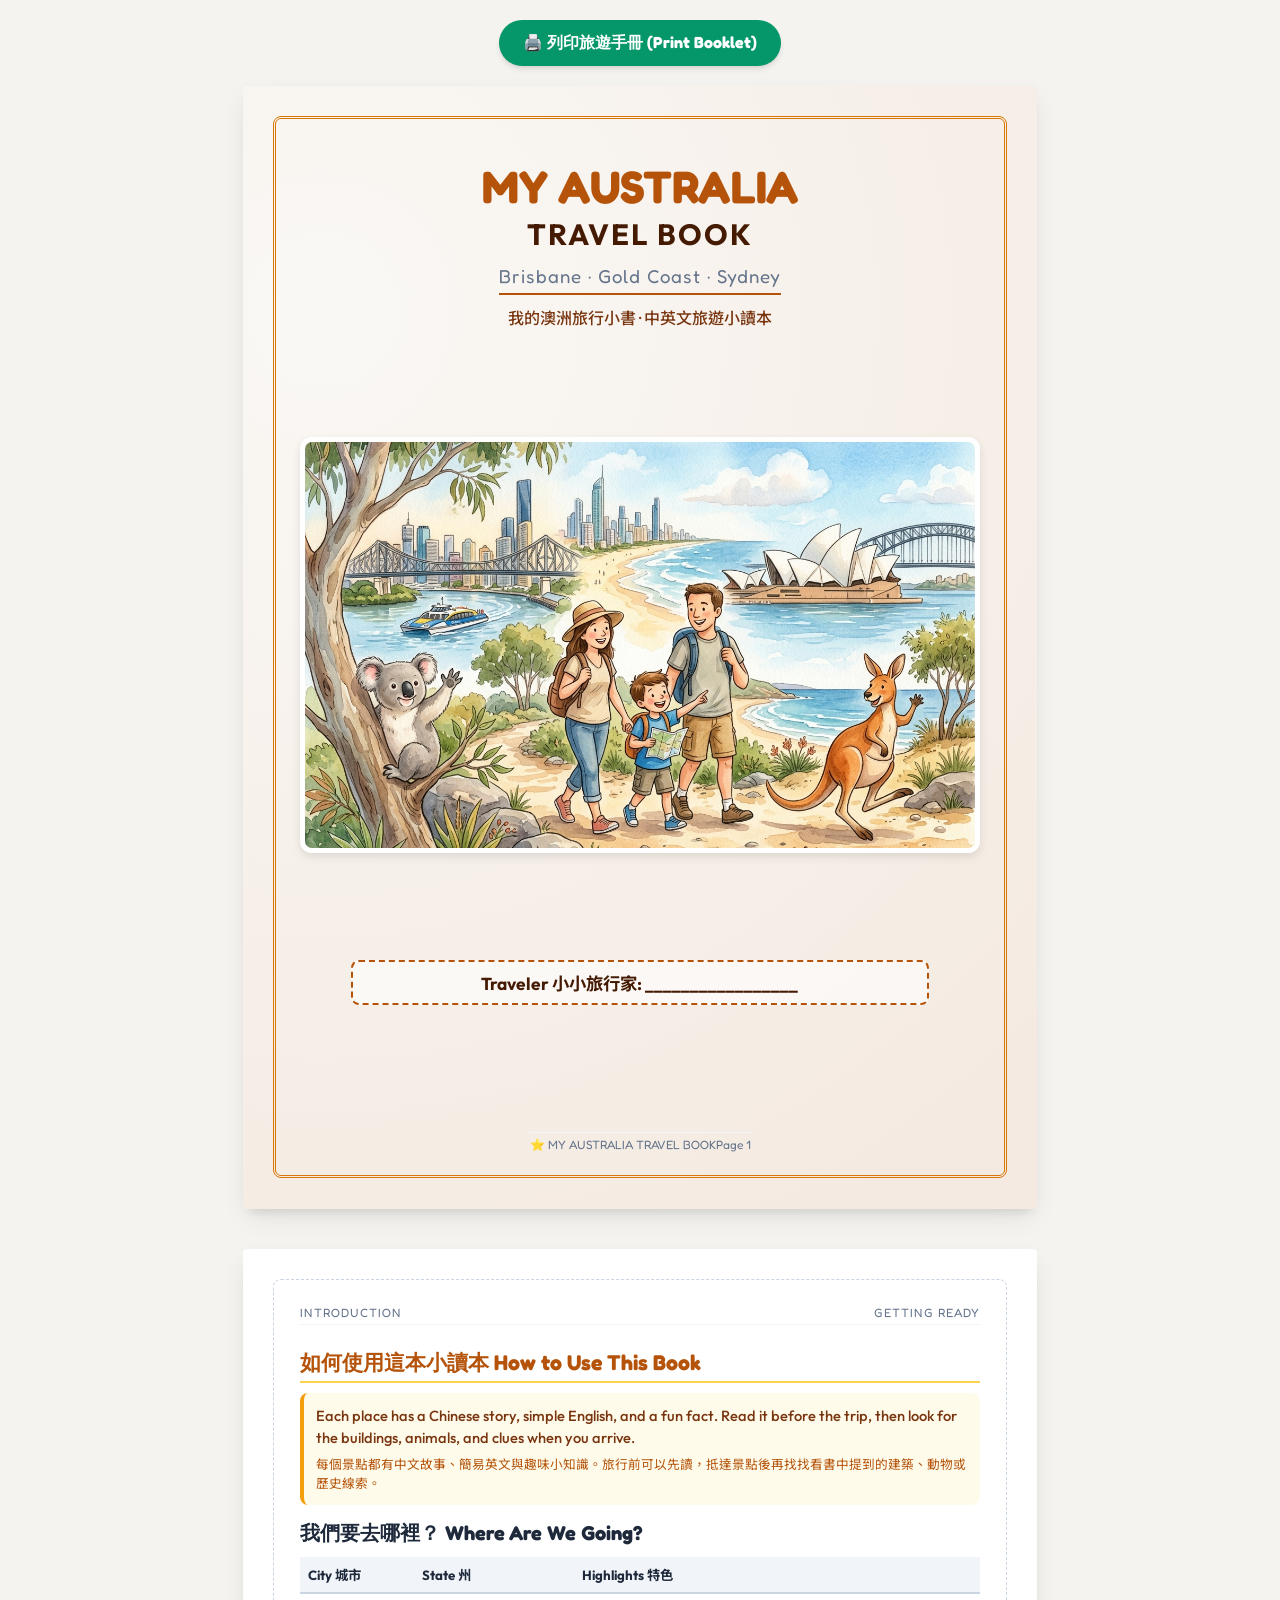
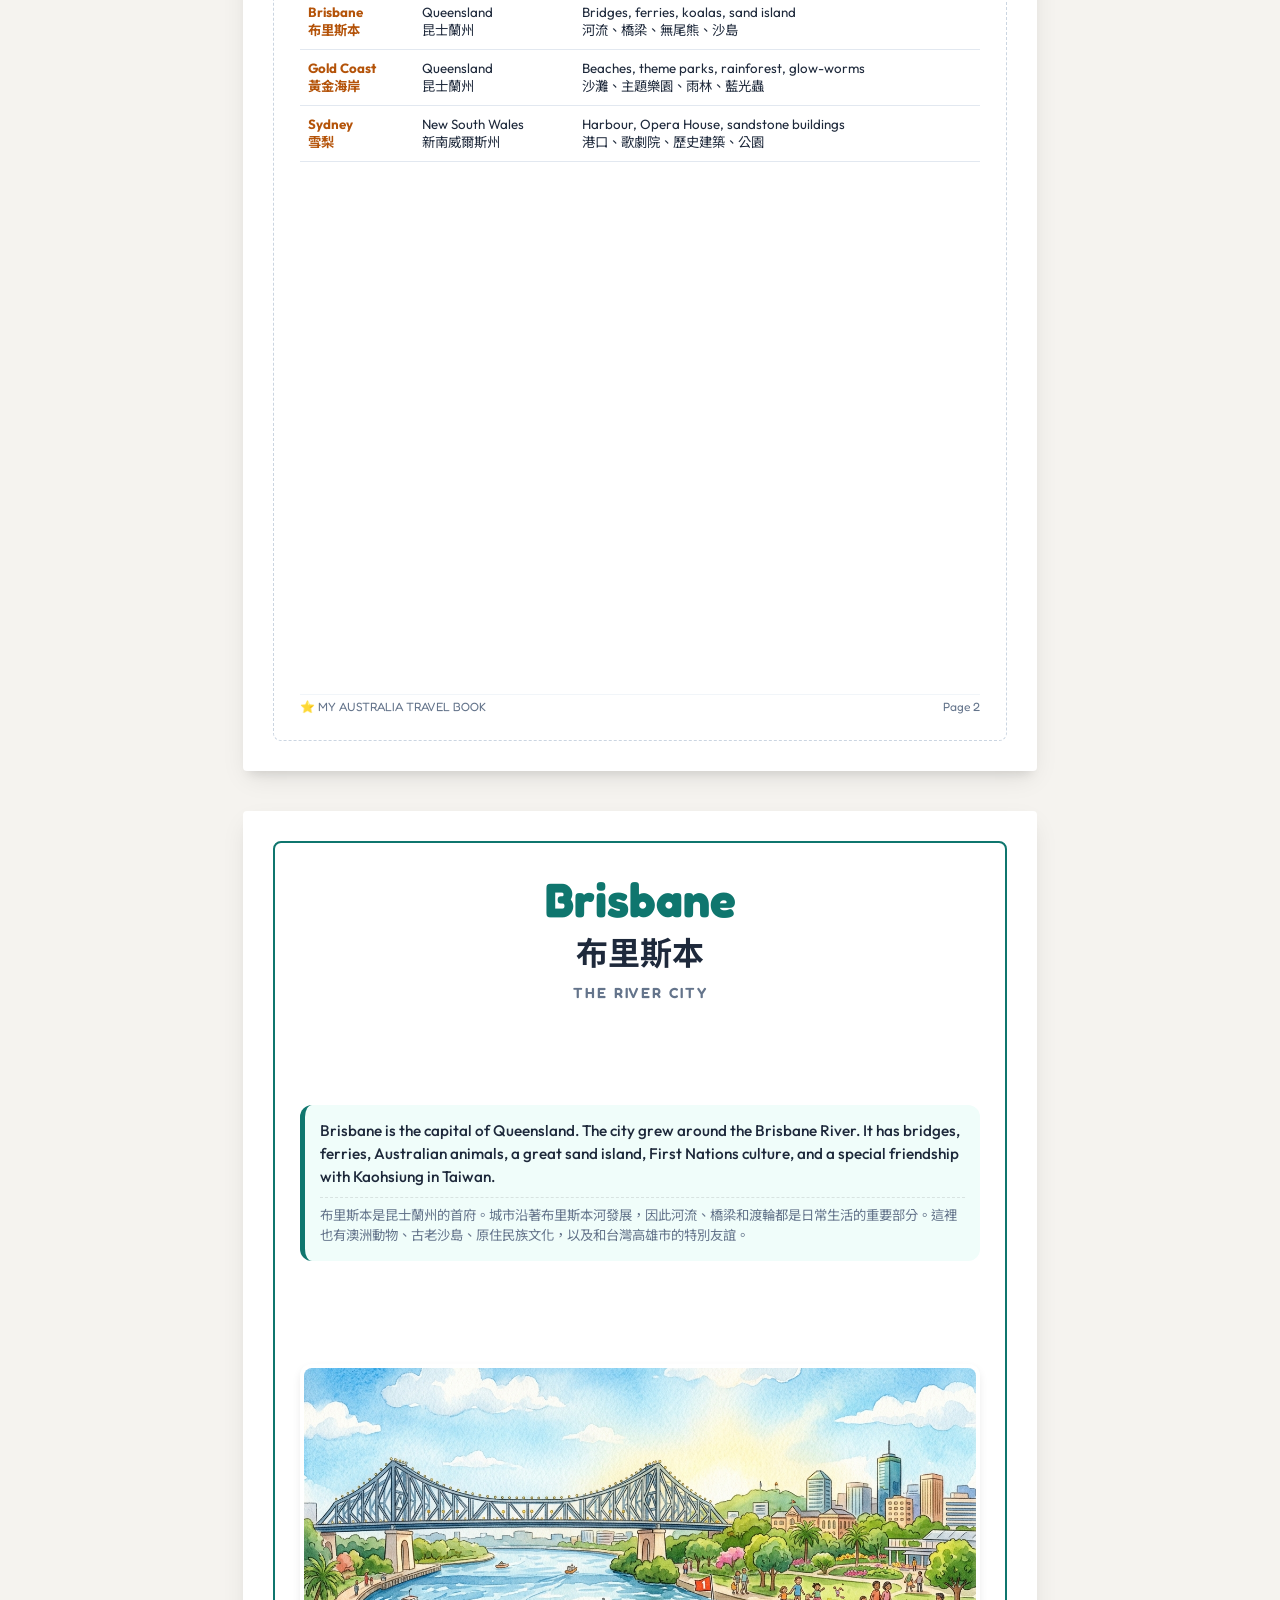
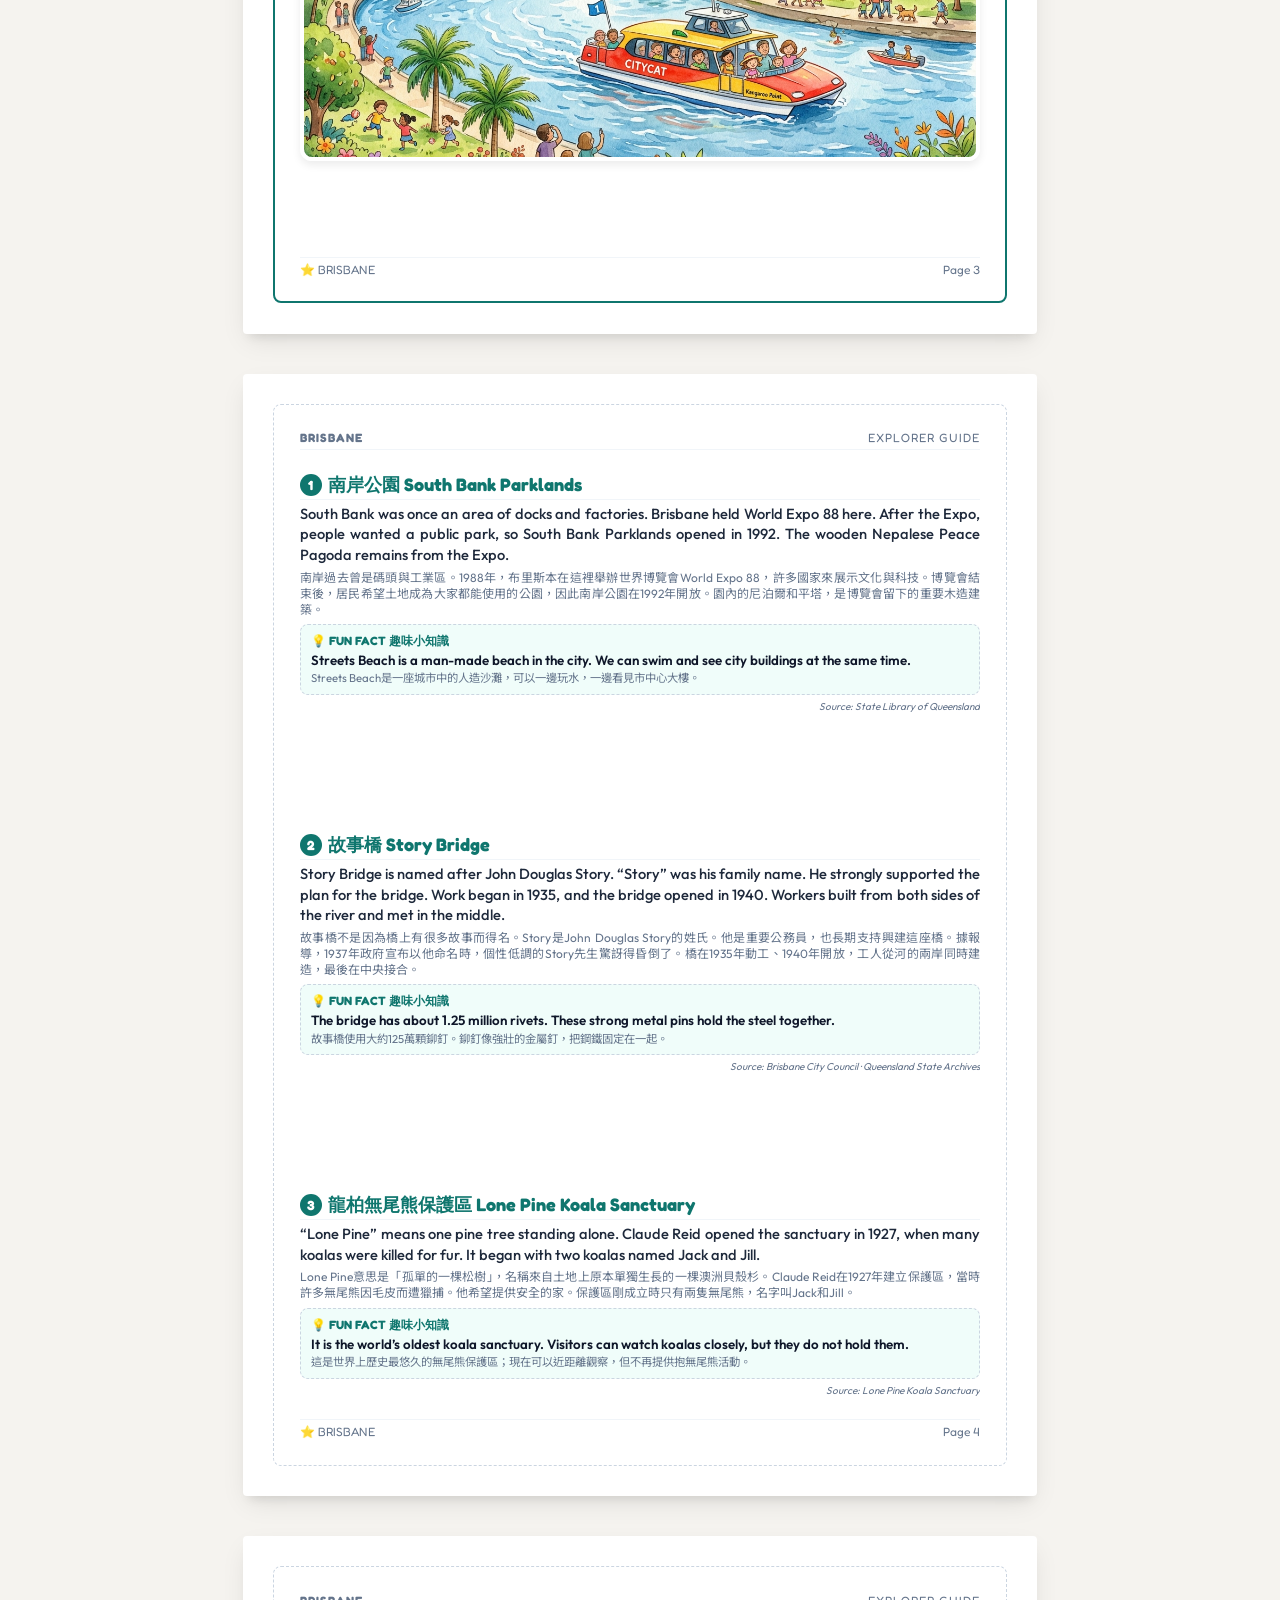
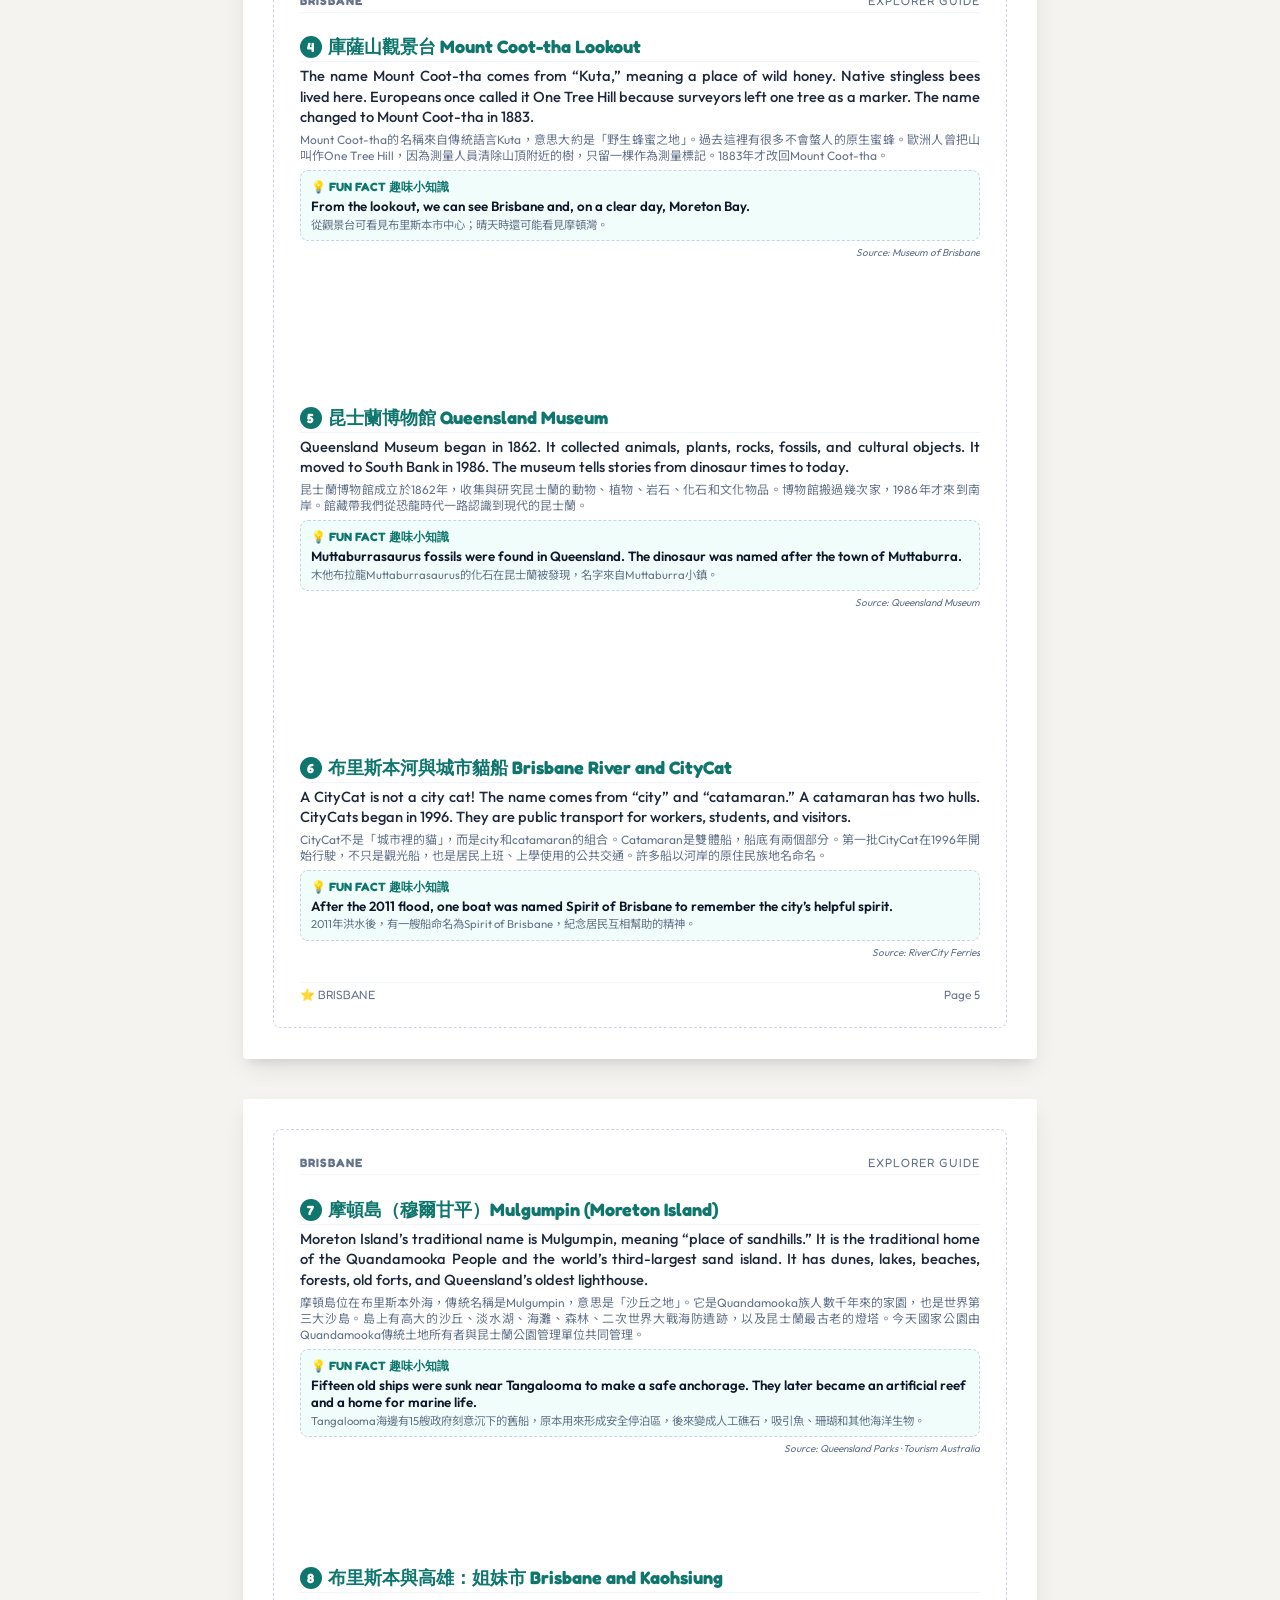
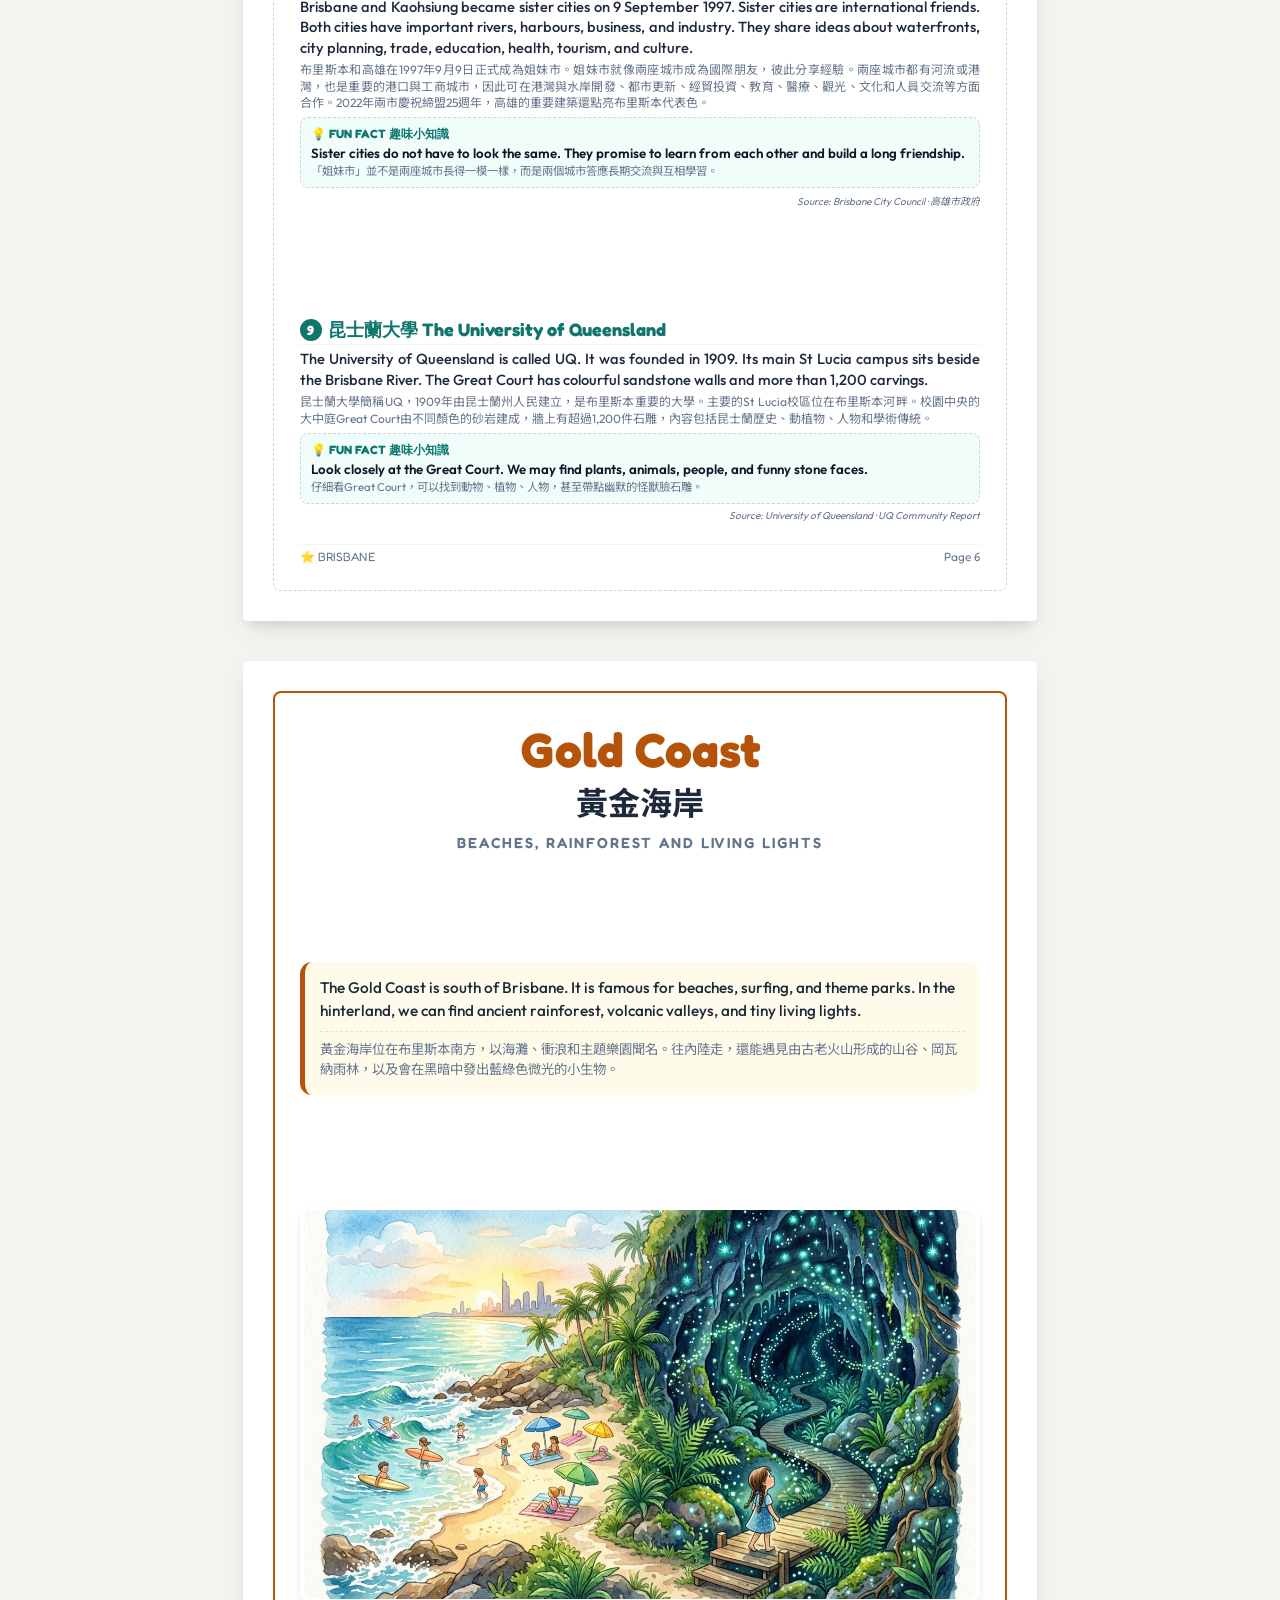
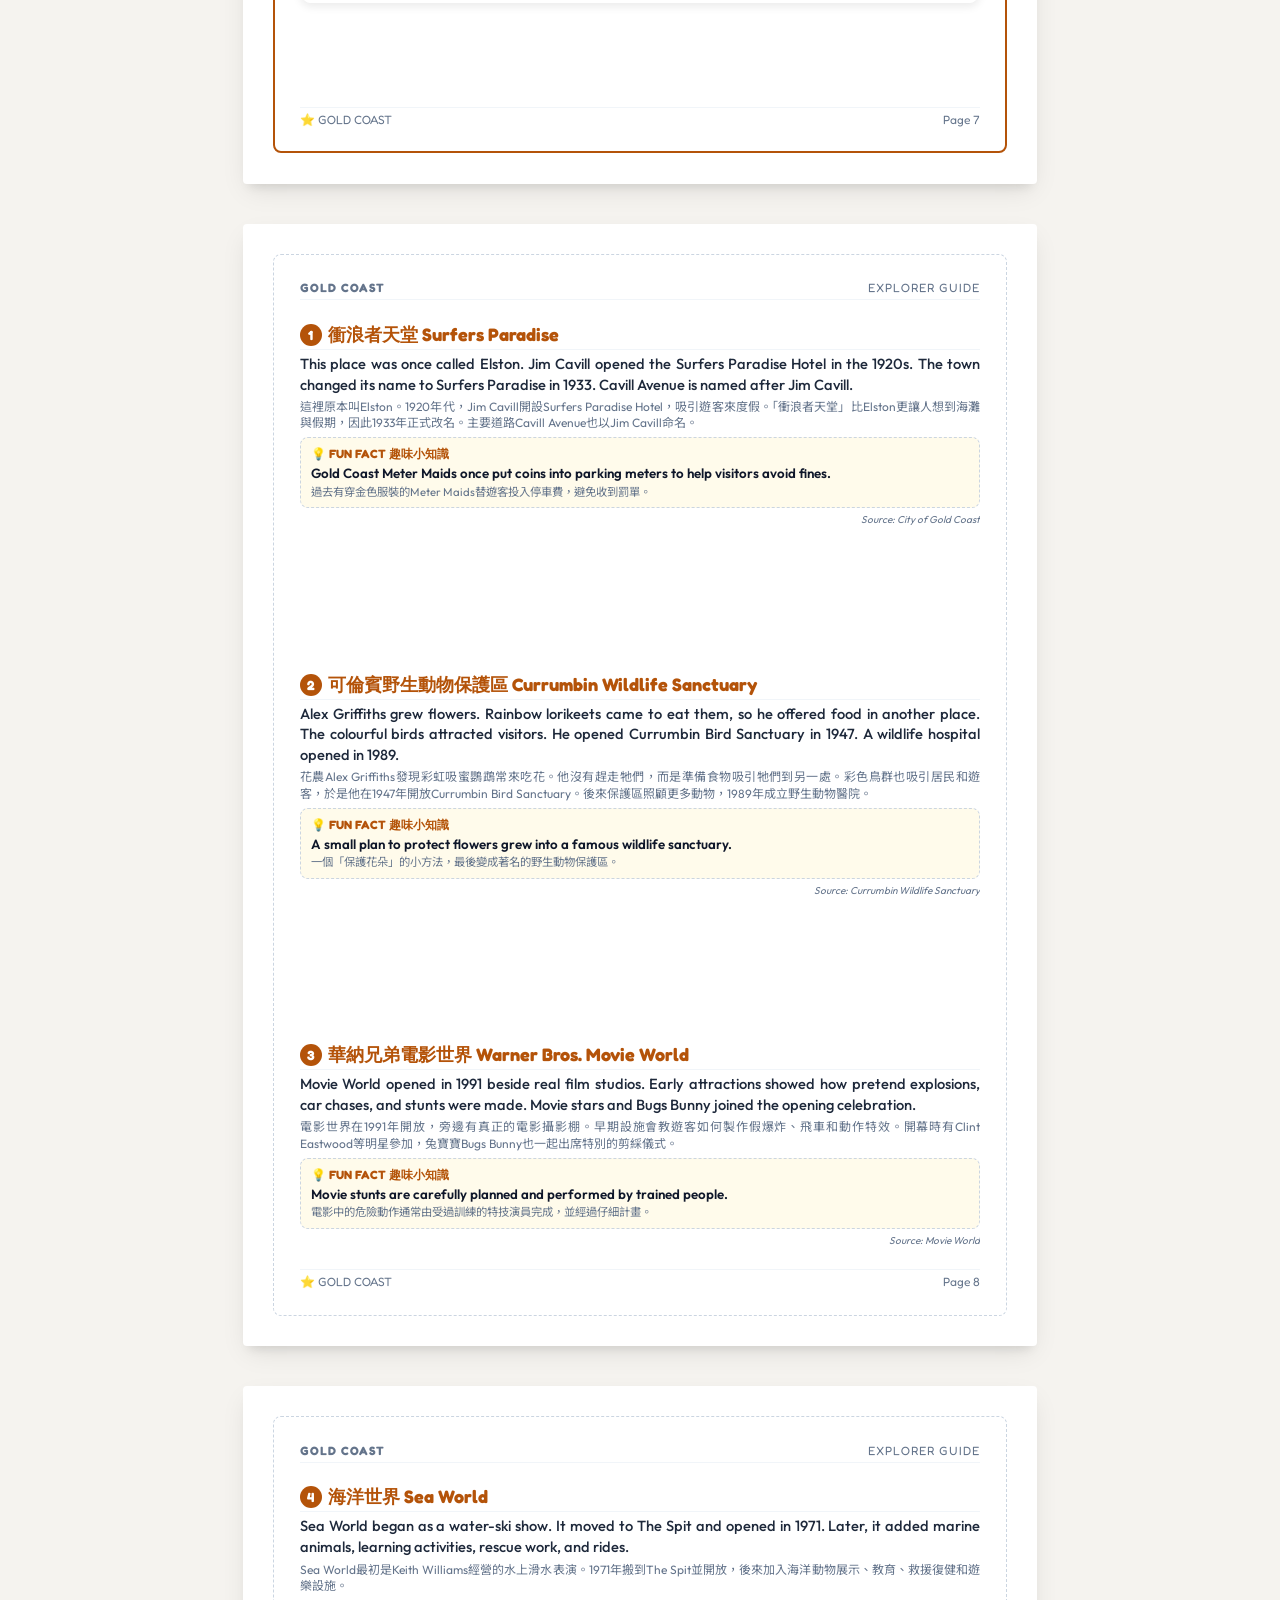
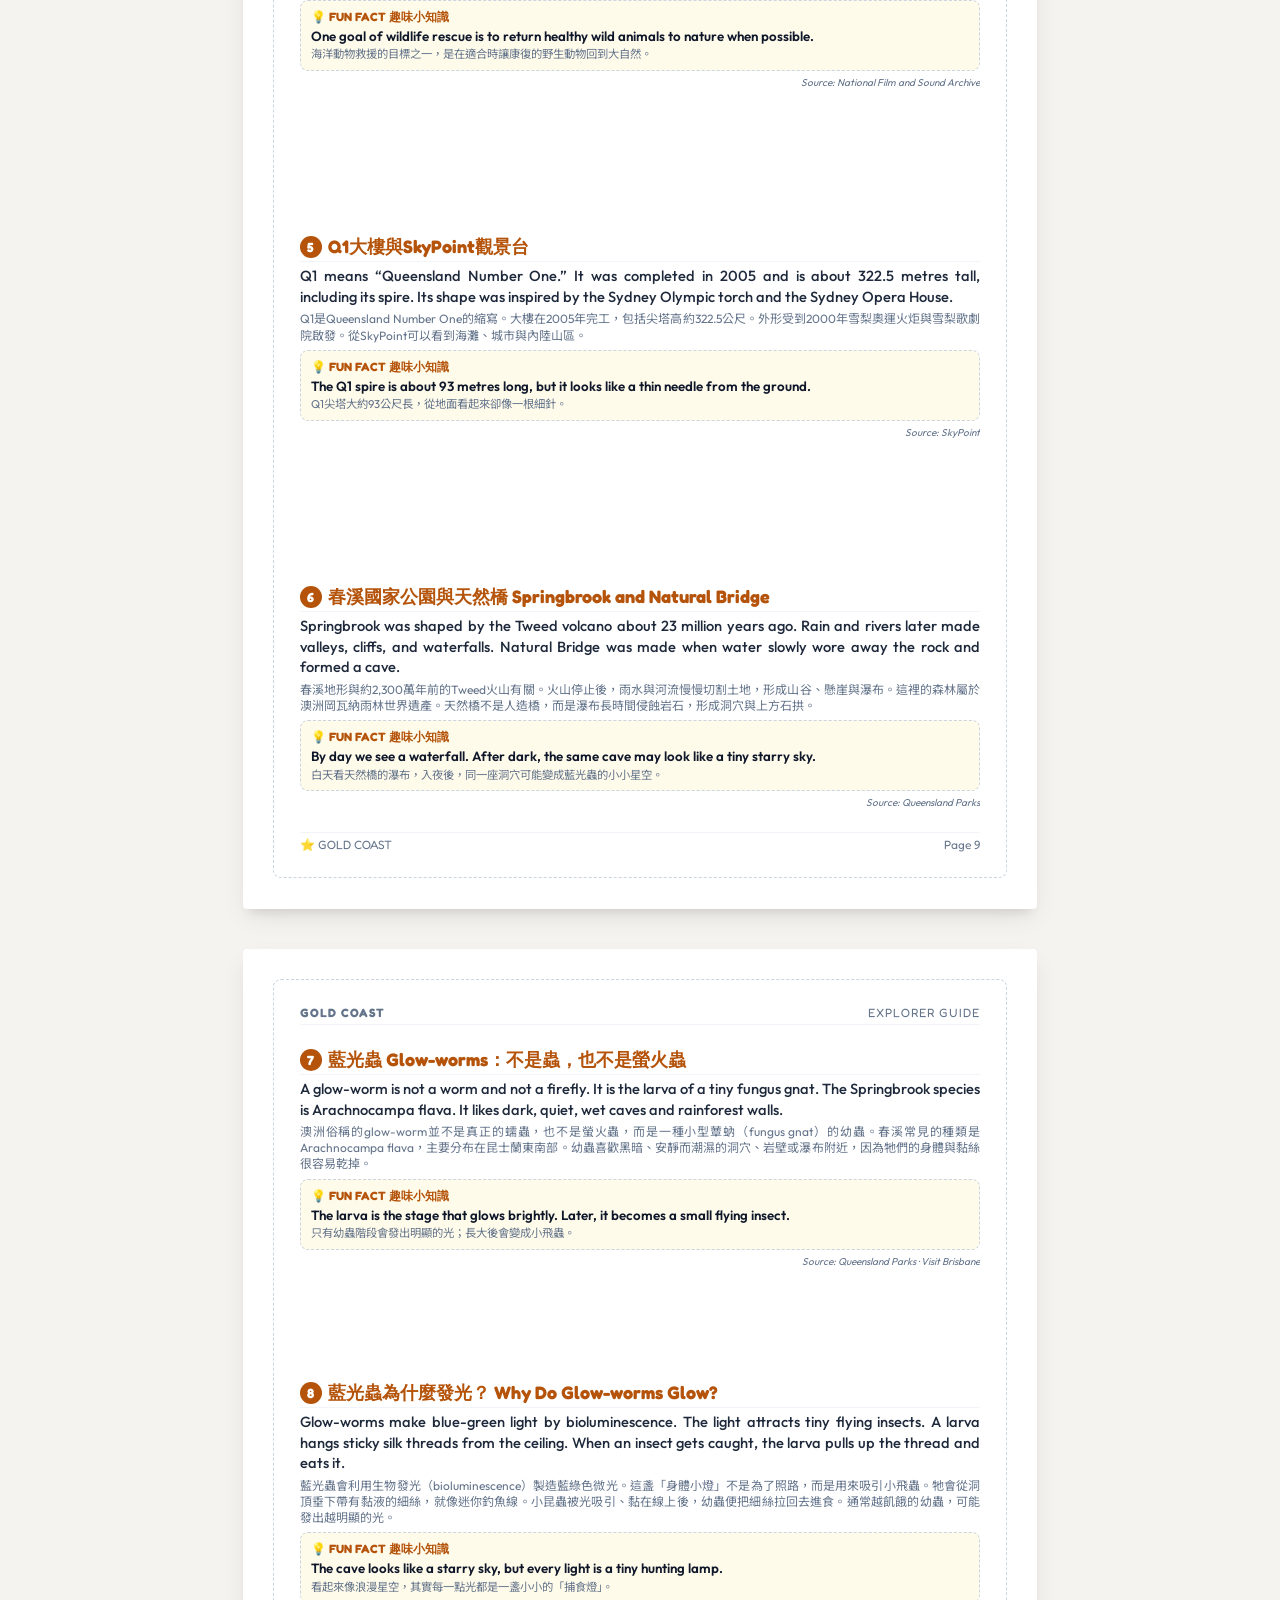
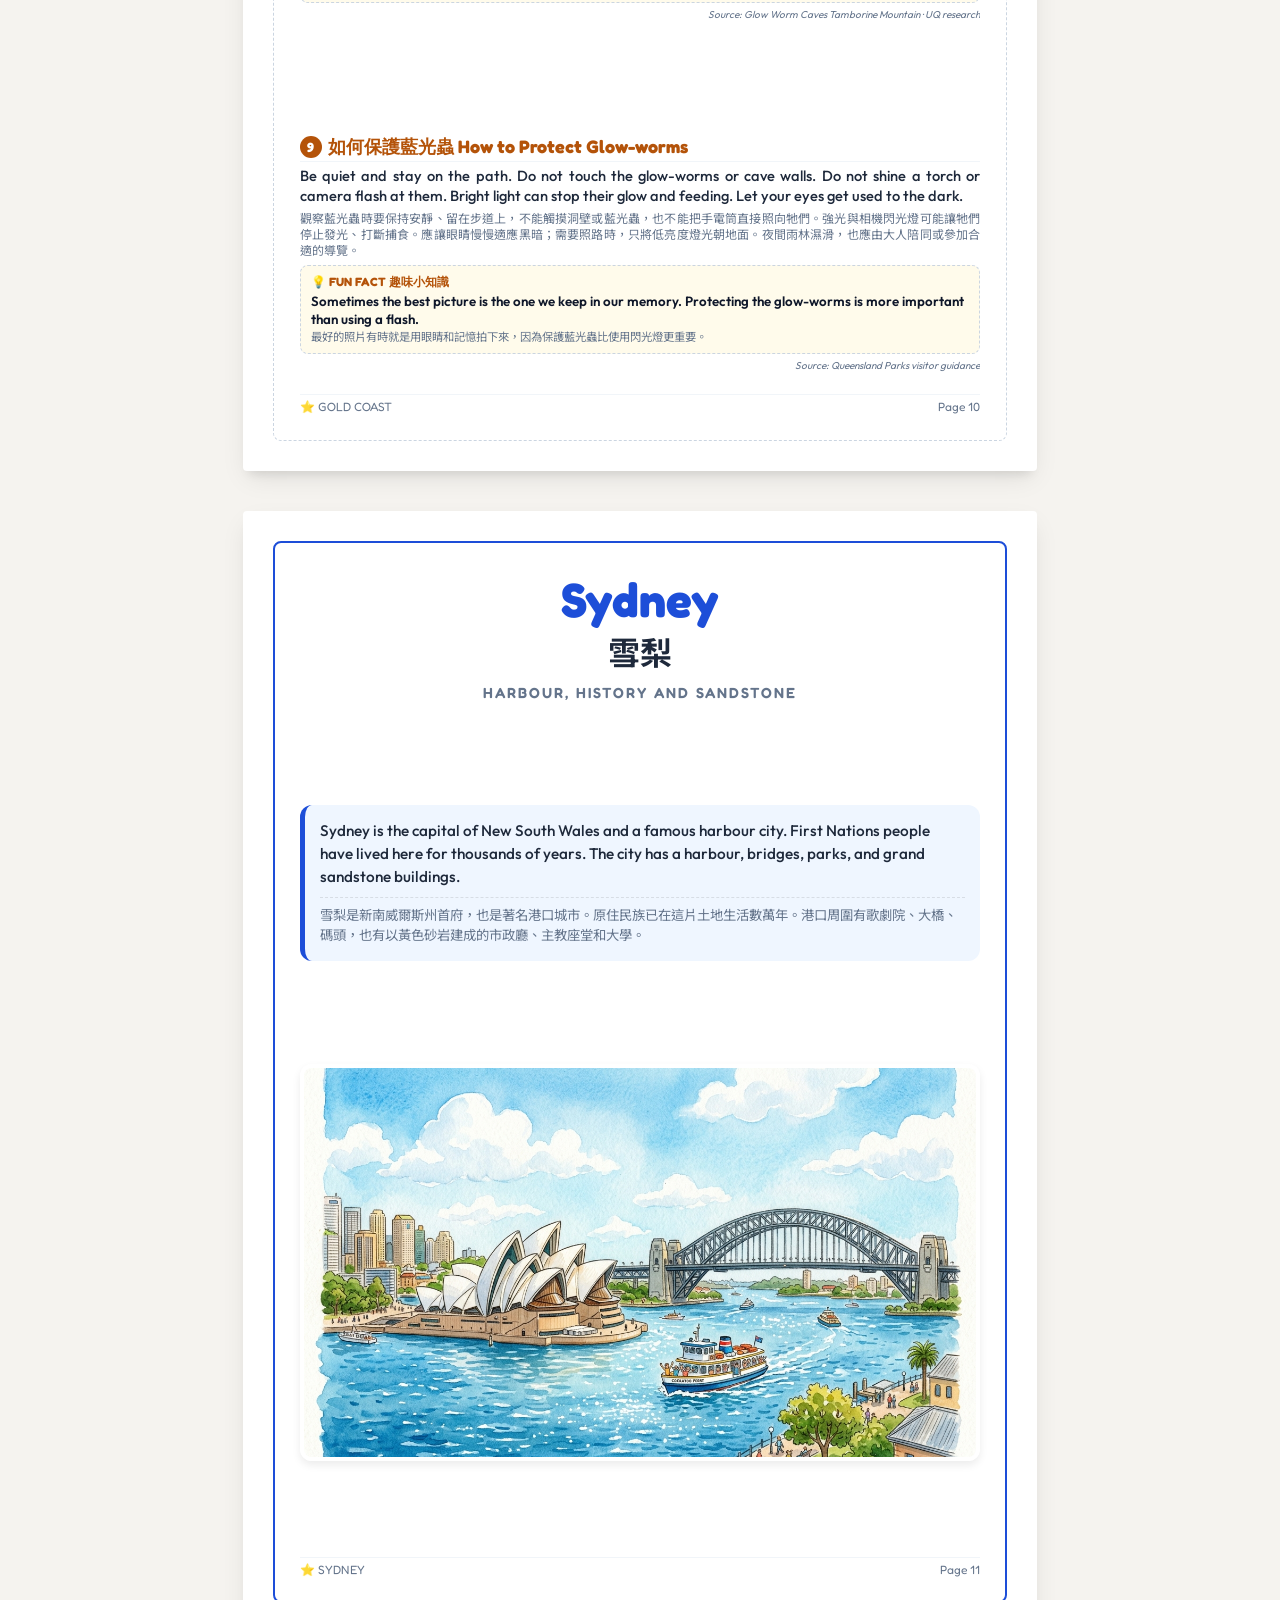
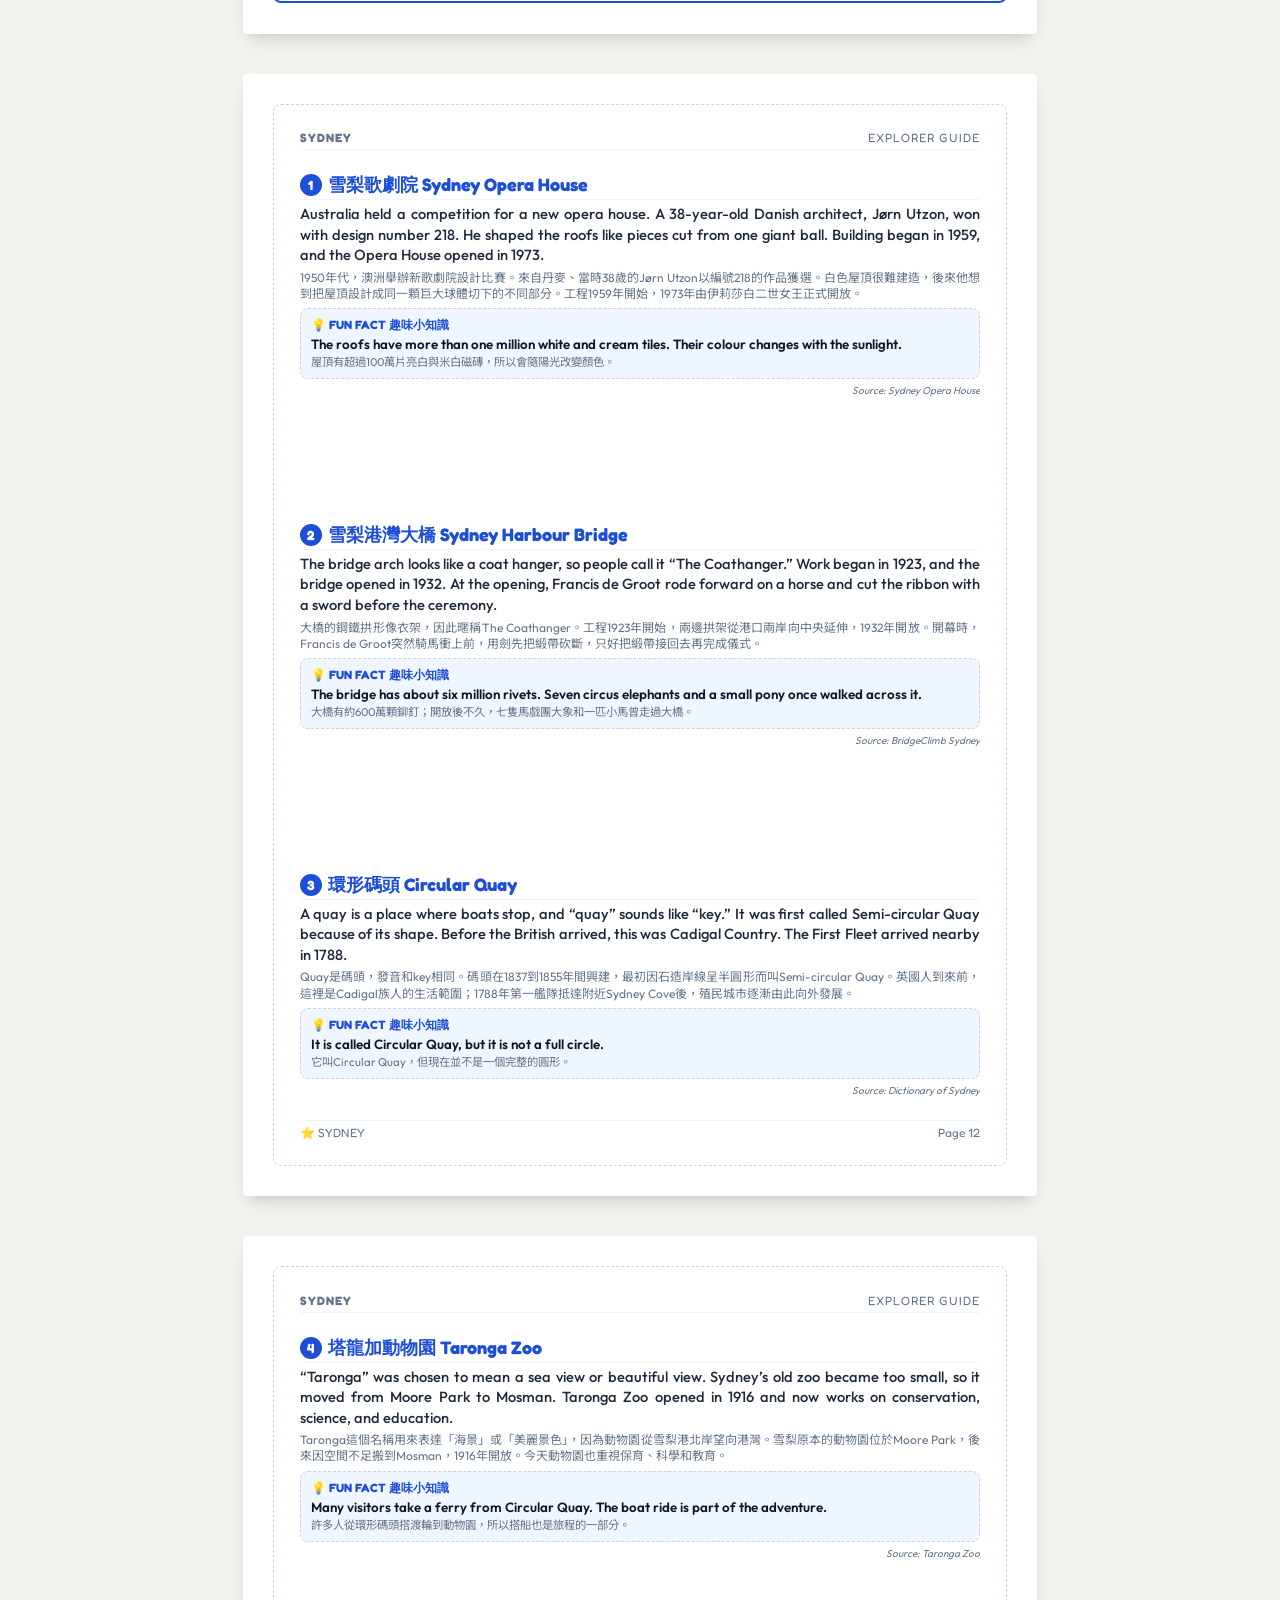
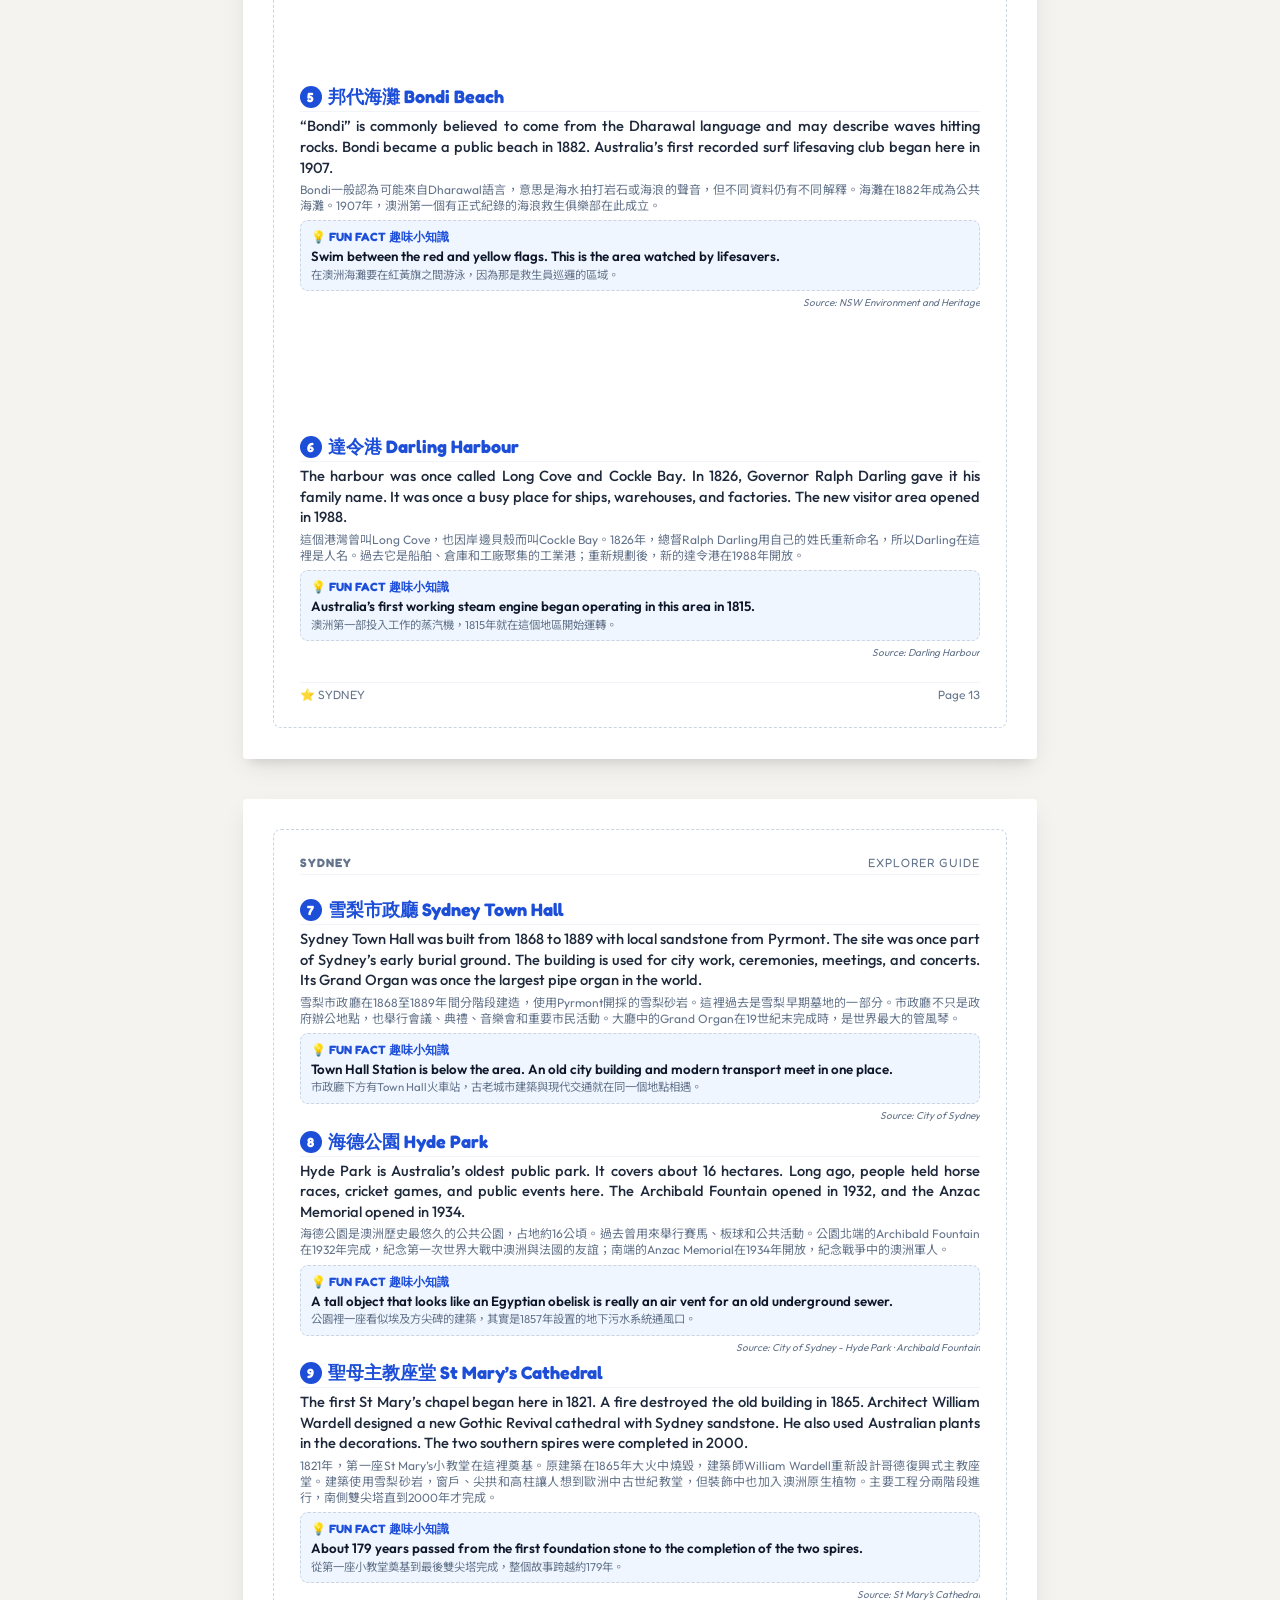
==== travel_book.html @ 7c963e6c "Add A4 print-ready travel booklet with watercolor illustrations" ====
<!DOCTYPE html>
<html lang="zh-TW">
<head>
    <meta charset="UTF-8">
    <meta name="viewport" content="width=device-width, initial-scale=1.0">
    <title>My Australia Travel Book - 我的澳洲旅行小書</title>
    <!-- Google Fonts: Fredoka for headings, Outfit for body text -->
    <link rel="preconnect" href="https://fonts.googleapis.com">
    <link rel="preconnect" href="https://fonts.gstatic.com" crossorigin>
    <link href="https://fonts.googleapis.com/css2?family=Fredoka:wght@400;600;700&family=Outfit:wght@400;500;600;700&family=Noto+Sans+TC:wght@400;500;700&display=swap" rel="stylesheet">
    <style>
        :root {
            --bg-color: #f5f3ef;
            --page-bg: #ffffff;
            --text-dark: #1e293b;
            --text-muted: #64748b;
            --brisbane-color: #0f766e;
            --brisbane-bg: #f0fdfa;
            --goldcoast-color: #b45309;
            --goldcoast-bg: #fffbeb;
            --sydney-color: #1d4ed8;
            --sydney-bg: #eff6ff;
            --border-radius: 12px;
        }

        * {
            box-sizing: border-box;
            margin: 0;
            padding: 0;
        }

        body {
            font-family: 'Outfit', 'Noto Sans TC', sans-serif;
            background-color: var(--bg-color);
            color: var(--text-dark);
            padding: 20px 0;
            display: flex;
            flex-direction: column;
            align-items: center;
        }

        /* Screen Preview styles */
        .controls {
            margin-bottom: 20px;
            text-align: center;
            position: sticky;
            top: 20px;
            z-index: 100;
        }

        .btn-print {
            background-color: #059669;
            color: white;
            border: none;
            padding: 12px 24px;
            font-size: 16px;
            font-weight: bold;
            border-radius: 30px;
            cursor: pointer;
            box-shadow: 0 4px 6px -1px rgba(0,0,0,0.1), 0 2px 4px -1px rgba(0,0,0,0.06);
            transition: all 0.2s ease;
            font-family: 'Fredoka', sans-serif;
        }

        .btn-print:hover {
            background-color: #047857;
            transform: translateY(-2px);
            box-shadow: 0 10px 15px -3px rgba(0,0,0,0.1), 0 4px 6px -2px rgba(0,0,0,0.05);
        }

        .book-container {
            display: flex;
            flex-direction: column;
            gap: 40px;
            align-items: center;
        }

        /* Page Layout - A4 Aspect Ratio on Screen */
        .page {
            width: 210mm;
            height: 297mm;
            background-color: var(--page-bg);
            box-shadow: 0 10px 25px -5px rgba(0,0,0,0.1), 0 8px 10px -6px rgba(0,0,0,0.1);
            padding: 15mm 15mm;
            position: relative;
            display: flex;
            flex-direction: column;
            justify-content: space-between;
            overflow: hidden;
            border-radius: 4px;
        }

        /* Page Background Decoration */
        .page::before {
            content: '';
            position: absolute;
            top: 8mm;
            left: 8mm;
            right: 8mm;
            bottom: 8mm;
            border: 1px dashed #cbd5e1;
            pointer-events: none;
            border-radius: 8px;
            z-index: 1;
        }

        .page-header {
            font-family: 'Fredoka', sans-serif;
            font-size: 9pt;
            color: var(--text-muted);
            text-transform: uppercase;
            letter-spacing: 1px;
            display: flex;
            justify-content: space-between;
            align-items: center;
            border-bottom: 1.5px solid #f1f5f9;
            padding-bottom: 4px;
            z-index: 10;
        }

        .page-header span.city-tag {
            font-weight: bold;
        }

        .page-footer {
            font-family: 'Fredoka', sans-serif;
            font-size: 9pt;
            color: var(--text-muted);
            display: flex;
            justify-content: space-between;
            align-items: center;
            border-top: 1.5px solid #f1f5f9;
            padding-top: 4px;
            z-index: 10;
        }

        .page-content {
            flex-grow: 1;
            padding: 6mm 0;
            display: flex;
            flex-direction: column;
            justify-content: flex-start;
            z-index: 10;
            overflow: hidden;
        }

        /* Cover Page Custom Styling */
        .page.cover-page {
            justify-content: space-between;
            align-items: center;
            text-align: center;
            background: radial-gradient(circle at 10% 20%, #faf8f5 0%, #f4eae1 90%);
        }

        .page.cover-page::before {
            border: 3px double #d97706;
        }

        .cover-header {
            margin-top: 5mm;
        }

        .cover-title {
            font-family: 'Fredoka', sans-serif;
            font-size: 34pt;
            font-weight: 700;
            color: #b45309;
            line-height: 1.1;
            margin-bottom: 5px;
        }

        .cover-subtitle {
            font-size: 22pt;
            font-weight: 700;
            color: #451a03;
            letter-spacing: 2px;
            margin-bottom: 12px;
        }

        .cover-cities {
            font-family: 'Fredoka', sans-serif;
            font-size: 14pt;
            color: var(--text-muted);
            letter-spacing: 1px;
            border-bottom: 2px solid #b45309;
            padding-bottom: 6px;
            margin-bottom: 10px;
            display: inline-block;
        }

        .cover-desc {
            font-size: 12pt;
            color: #78350f;
            font-weight: 500;
        }

        .cover-image-container {
            width: 100%;
            height: 110mm;
            border-radius: var(--border-radius);
            overflow: hidden;
            border: 5px solid white;
            box-shadow: 0 4px 10px rgba(0,0,0,0.1);
        }

        .cover-image {
            width: 100%;
            height: 100%;
            object-fit: cover;
        }

        .cover-footer {
            width: 85%;
            margin-bottom: 5mm;
            display: flex;
            flex-direction: column;
            align-items: center;
            gap: 10px;
        }

        .name-box {
            width: 100%;
            padding: 8px;
            border: 2px dashed #b45309;
            border-radius: 8px;
            font-size: 13pt;
            font-weight: bold;
            color: #451a03;
            background-color: rgba(255,255,255,0.6);
        }

        /* Chapter Divider Page */
        .page.chapter-divider {
            justify-content: space-between;
            padding: 15mm;
        }

        .divider-title-group {
            text-align: center;
            margin-top: 2mm;
        }

        .divider-city-en {
            font-family: 'Fredoka', sans-serif;
            font-size: 36pt;
            font-weight: 700;
            line-height: 1;
        }

        .divider-city-zh {
            font-size: 24pt;
            font-weight: 700;
            margin-top: 5px;
        }

        .divider-tagline {
            font-family: 'Fredoka', sans-serif;
            font-size: 11pt;
            letter-spacing: 2px;
            text-transform: uppercase;
            margin-top: 10px;
            font-weight: 600;
        }

        .divider-desc-box {
            margin: 15px 0;
            padding: 15px;
            border-radius: var(--border-radius);
            font-size: 11pt;
            line-height: 1.5;
        }

        .divider-desc-en {
            font-weight: 500;
            margin-bottom: 8px;
            font-size: 11.5pt;
        }

        .divider-desc-zh {
            color: var(--text-muted);
            border-top: 1px dashed rgba(0,0,0,0.1);
            padding-top: 8px;
            font-size: 10pt;
        }

        .divider-image-container {
            width: 100%;
            height: 105mm;
            border-radius: var(--border-radius);
            overflow: hidden;
            border: 4px solid white;
            box-shadow: 0 4px 8px rgba(0,0,0,0.08);
            margin-bottom: 2mm;
        }

        .divider-image {
            width: 100%;
            height: 100%;
            object-fit: cover;
        }

        /* Theme Styling for Dividers and Content Pages */
        .brisbane-theme {
            --theme-color: var(--brisbane-color);
            --theme-bg: var(--brisbane-bg);
        }
        .goldcoast-theme {
            --theme-color: var(--goldcoast-color);
            --theme-bg: var(--goldcoast-bg);
        }
        .sydney-theme {
            --theme-color: var(--sydney-color);
            --theme-bg: var(--sydney-bg);
        }

        .page.chapter-divider.brisbane-theme::before { border: 2px solid var(--brisbane-color); }
        .page.chapter-divider.goldcoast-theme::before { border: 2px solid var(--goldcoast-color); }
        .page.chapter-divider.sydney-theme::before { border: 2px solid var(--sydney-color); }

        .page.chapter-divider .divider-city-en { color: var(--theme-color); }
        .page.chapter-divider .divider-tagline { color: var(--text-muted); }
        .page.chapter-divider .divider-desc-box { background-color: var(--theme-bg); border-left: 5px solid var(--theme-color); }

        /* Intro Page Layout */
        .intro-title {
            font-family: 'Fredoka', sans-serif;
            font-size: 16pt;
            color: #b45309;
            margin-bottom: 10px;
            border-bottom: 2px solid #fcd34d;
            padding-bottom: 4px;
        }

        .intro-box {
            background-color: #fffbeb;
            padding: 12px;
            border-radius: 8px;
            border-left: 4px solid #f59e0b;
            margin-bottom: 15px;
            font-size: 10.5pt;
            line-height: 1.5;
        }

        .intro-box-en {
            font-weight: 500;
            margin-bottom: 6px;
            font-size: 11pt;
            color: #78350f;
        }

        .intro-box-zh {
            color: #b45309;
            font-size: 9.5pt;
        }

        .table-title {
            font-family: 'Fredoka', sans-serif;
            font-size: 15pt;
            color: #1e293b;
            margin-bottom: 10px;
        }

        /* Styled Table */
        .dest-table {
            width: 100%;
            border-collapse: collapse;
            font-size: 10pt;
            margin-bottom: 15px;
        }

        .dest-table th {
            background-color: #f1f5f9;
            color: #1e293b;
            text-align: left;
            padding: 8px;
            font-weight: 700;
            border-bottom: 2px solid #cbd5e1;
        }

        .dest-table td {
            padding: 10px 8px;
            border-bottom: 1px solid #e2e8f0;
        }

        .dest-table tr:hover {
            background-color: #f8fafc;
        }

        .dest-city-cell {
            font-weight: bold;
            color: #b45309;
        }

        /* Attraction Item Styling - Layout 3 per Page */
        .attractions-list {
            display: flex;
            flex-direction: column;
            gap: 4mm;
            height: 100%;
            justify-content: space-between;
        }

        /* For 4 items on Sydney's last page, make gaps smaller */
        .attractions-list.four-items {
            gap: 2mm;
        }

        .attraction-item {
            display: flex;
            flex-direction: column;
            gap: 4px;
        }

        .attraction-title {
            font-family: 'Fredoka', sans-serif;
            font-size: 13.5pt;
            font-weight: 700;
            color: var(--theme-color);
            border-bottom: 1.5px solid #f1f5f9;
            padding-bottom: 2px;
            display: flex;
            align-items: center;
            gap: 6px;
        }

        .attraction-title span.number {
            background-color: var(--theme-color);
            color: white;
            border-radius: 50%;
            width: 22px;
            height: 22px;
            display: flex;
            align-items: center;
            justify-content: center;
            font-size: 10pt;
        }

        .attraction-desc-en {
            font-size: 11pt;
            font-weight: 500;
            line-height: 1.4;
            color: var(--text-dark);
            text-align: justify;
        }

        .attraction-desc-zh {
            font-size: 9pt;
            line-height: 1.35;
            color: var(--text-muted);
            text-align: justify;
        }

        .attraction-funfact {
            background-color: var(--theme-bg);
            border: 1.5px dashed #cbd5e1;
            border-radius: 8px;
            padding: 8px 10px;
            margin-top: 2px;
            display: flex;
            flex-direction: column;
            gap: 2px;
        }

        .funfact-title {
            font-family: 'Fredoka', sans-serif;
            font-size: 9pt;
            font-weight: 700;
            color: var(--theme-color);
            display: flex;
            align-items: center;
            gap: 4px;
            text-transform: uppercase;
        }

        .funfact-text-en {
            font-size: 10pt;
            font-weight: 600;
            color: #0f172a;
            line-height: 1.3;
        }

        .funfact-text-zh {
            font-size: 8.5pt;
            color: var(--text-muted);
            line-height: 1.3;
        }

        .attraction-source {
            font-size: 7.5pt;
            color: var(--text-muted);
            text-align: right;
            font-style: italic;
            margin-top: 1px;
        }

        /* Challenge Page Styling */
        .challenge-title {
            font-family: 'Fredoka', sans-serif;
            font-size: 18pt;
            color: #0f766e;
            text-align: center;
            margin-bottom: 12px;
            border-bottom: 2px solid #99f6e4;
            padding-bottom: 6px;
        }

        .challenge-intro {
            font-size: 10pt;
            color: var(--text-muted);
            text-align: center;
            margin-bottom: 15px;
        }

        .questions-container {
            display: flex;
            flex-direction: column;
            gap: 10px;
        }

        .question-card {
            background-color: #f0fdfa;
            border: 1px solid #ccfbf1;
            border-radius: 8px;
            padding: 10px 12px;
            position: relative;
        }

        .question-num {
            position: absolute;
            top: -9px;
            left: 12px;
            background-color: #0f766e;
            color: white;
            font-family: 'Fredoka', sans-serif;
            font-size: 8.5pt;
            font-weight: bold;
            padding: 1px 6px;
            border-radius: 10px;
        }

        .question-text-en {
            font-size: 11pt;
            font-weight: 600;
            color: #0f172a;
            margin-top: 3px;
            margin-bottom: 3px;
        }

        .question-text-zh {
            font-size: 9.5pt;
            color: #0d9488;
            margin-bottom: 5px;
        }

        .answer-line {
            width: 100%;
            height: 25px;
            border-bottom: 1px dashed #99f6e4;
            margin-top: 3px;
        }

        /* Back Cover Styling */
        .back-cover {
            background: radial-gradient(circle at 90% 80%, #faf8f5 0%, #eae1d8 90%);
            display: flex;
            flex-direction: column;
            justify-content: space-between;
            align-items: center;
            text-align: center;
        }

        .back-cover::before {
            border: 3px double #0f766e;
        }

        .diary-section {
            width: 100%;
            margin-top: 5mm;
            text-align: left;
        }

        .diary-title {
            font-family: 'Fredoka', sans-serif;
            font-size: 15pt;
            color: #0f766e;
            margin-bottom: 10px;
            border-bottom: 2px solid #99f6e4;
            padding-bottom: 4px;
        }

        .writing-lines {
            display: flex;
            flex-direction: column;
            gap: 15px;
            margin-top: 8px;
        }

        .writing-line {
            border-bottom: 1px dashed #cbd5e1;
            height: 22px;
        }

        .back-closing {
            margin-bottom: 5mm;
            display: flex;
            flex-direction: column;
            align-items: center;
            gap: 10px;
        }

        .closing-banner {
            background-color: #0f766e;
            color: white;
            font-family: 'Fredoka', sans-serif;
            font-size: 14pt;
            font-weight: bold;
            padding: 8px 24px;
            border-radius: 30px;
            box-shadow: 0 4px 6px rgba(0,0,0,0.1);
        }

        .closing-sub {
            font-size: 12pt;
            font-weight: 700;
            color: #0f172a;
        }

        .stamp-decor {
            font-size: 20pt;
            margin-top: 5px;
        }

        /* Print styles */
        @media print {
            body {
                background-color: white;
                padding: 0;
                margin: 0;
            }

            .controls {
                display: none;
            }

            .book-container {
                gap: 0;
            }

            .page {
                box-shadow: none;
                page-break-after: always;
                width: 210mm;
                height: 297mm;
                margin: 0;
                border-radius: 0;
                padding: 15mm 15mm !important;
            }
            
            @page {
                size: A4;
                margin: 0;
            }
        }
    </style>
</head>
<body>

    <div class="controls">
        <button class="btn-print" onclick="window.print()">🖨️ 列印旅遊手冊 (Print Booklet)</button>
    </div>

    <div class="book-container">

        <!-- PAGE 1: COVER PAGE -->
        <div class="page cover-page">
            <div class="cover-header">
                <h1 class="cover-title">MY AUSTRALIA</h1>
                <h2 class="cover-subtitle">TRAVEL BOOK</h2>
                <div class="cover-cities">Brisbane &middot; Gold Coast &middot; Sydney</div>
                <p class="cover-desc">我的澳洲旅行小書 · 中英文旅遊小讀本</p>
            </div>
            <div class="cover-image-container">
                <img src="images/cover.jpg" alt="Australia Cover" class="cover-image">
            </div>
            <div class="cover-footer">
                <div class="name-box">Traveler 小小旅行家: _________________</div>
            </div>
            <div class="page-footer">
                <span>⭐ MY AUSTRALIA TRAVEL BOOK</span>
                <span>Page 1</span>
            </div>
        </div>
    
        <!-- PAGE 2: INTRO & TOC -->
        <div class="page">
            <div class="page-header">
                <span>INTRODUCTION</span>
                <span>GETTING READY</span>
            </div>
            <div class="page-content">
                <h3 class="intro-title">如何使用這本小讀本 How to Use This Book</h3>
                <div class="intro-box">
                    <p class="intro-box-en">Each place has a Chinese story, simple English, and a fun fact. Read it before the trip, then look for the buildings, animals, and clues when you arrive.</p>
                    <p class="intro-box-zh">每個景點都有中文故事、簡易英文與趣味小知識。旅行前可以先讀，抵達景點後再找找看書中提到的建築、動物或歷史線索。</p>
                </div>
                
                <h3 class="table-title">我們要去哪裡？ Where Are We Going?</h3>
                <table class="dest-table">
                    <thead>
                        <tr>
                            <th>City 城市</th>
                            <th>State 州</th>
                            <th>Highlights 特色</th>
                        </tr>
                    </thead>
                    <tbody>
                        <tr>
                            <td class="dest-city-cell">Brisbane<br>布里斯本</td>
                            <td>Queensland<br>昆士蘭州</td>
                            <td>Bridges, ferries, koalas, sand island<br>河流、橋梁、無尾熊、沙島</td>
                        </tr>
                        <tr>
                            <td class="dest-city-cell">Gold Coast<br>黃金海岸</td>
                            <td>Queensland<br>昆士蘭州</td>
                            <td>Beaches, theme parks, rainforest, glow-worms<br>沙灘、主題樂園、雨林、藍光蟲</td>
                        </tr>
                        <tr>
                            <td class="dest-city-cell">Sydney<br>雪梨</td>
                            <td>New South Wales<br>新南威爾斯州</td>
                            <td>Harbour, Opera House, sandstone buildings<br>港口、歌劇院、歷史建築、公園</td>
                        </tr>
                    </tbody>
                </table>
            </div>
            <div class="page-footer">
                <span>⭐ MY AUSTRALIA TRAVEL BOOK</span>
                <span>Page 2</span>
            </div>
        </div>
    
        <!-- PAGE 3: CHAPTER DIVIDER - BRISBANE -->
        <div class="page chapter-divider brisbane-theme">
            <div class="divider-title-group">
                <h2 class="divider-city-en">Brisbane</h2>
                <h3 class="divider-city-zh">布里斯本</h3>
                <div class="divider-tagline">THE RIVER CITY</div>
            </div>
            
            <div class="divider-desc-box">
                <p class="divider-desc-en">Brisbane is the capital of Queensland. The city grew around the Brisbane River. It has bridges, ferries, Australian animals, a great sand island, First Nations culture, and a special friendship with Kaohsiung in Taiwan.</p>
                <p class="divider-desc-zh">布里斯本是昆士蘭州的首府。城市沿著布里斯本河發展，因此河流、橋梁和渡輪都是日常生活的重要部分。這裡也有澳洲動物、古老沙島、原住民族文化，以及和台灣高雄市的特別友誼。</p>
            </div>
            
            <div class="divider-image-container">
                <img src="images/brisbane.jpg" alt="Brisbane" class="divider-image">
            </div>
            
            <div class="page-footer">
                <span>⭐ BRISBANE</span>
                <span>Page 3</span>
            </div>
        </div>
        
        <!-- PAGE 4: BRISBANE ATTRACTIONS 1-3 -->
        <div class="page brisbane-theme">
            <div class="page-header">
                <span class="city-tag">BRISBANE</span>
                <span>EXPLORER GUIDE</span>
            </div>
            <div class="page-content">
                <div class="attractions-list">
            
                    <!-- Attraction Item 1 -->
                    <div class="attraction-item">
                        <h4 class="attraction-title">
                            <span class="number">1</span>
                            南岸公園 South Bank Parklands
                        </h4>
                        <p class="attraction-desc-en">South Bank was once an area of docks and factories. Brisbane held World Expo 88 here. After the Expo, people wanted a public park, so South Bank Parklands opened in 1992. The wooden Nepalese Peace Pagoda remains from the Expo.</p>
                        <p class="attraction-desc-zh">南岸過去曾是碼頭與工業區。1988年，布里斯本在這裡舉辦世界博覽會World Expo 88，許多國家來展示文化與科技。博覽會結束後，居民希望土地成為大家都能使用的公園，因此南岸公園在1992年開放。園內的尼泊爾和平塔，是博覽會留下的重要木造建築。</p>
                        
                        <div class="attraction-funfact">
                            <div class="funfact-title">💡 Fun Fact 趣味小知識</div>
                            <p class="funfact-text-en">Streets Beach is a man-made beach in the city. We can swim and see city buildings at the same time.</p>
                            <p class="funfact-text-zh">Streets Beach是一座城市中的人造沙灘，可以一邊玩水，一邊看見市中心大樓。</p>
                        </div>
                        <div class="attraction-source">Source: State Library of Queensland</div>
                    </div>
                
                    <!-- Attraction Item 2 -->
                    <div class="attraction-item">
                        <h4 class="attraction-title">
                            <span class="number">2</span>
                            故事橋 Story Bridge
                        </h4>
                        <p class="attraction-desc-en">Story Bridge is named after John Douglas Story. “Story” was his family name. He strongly supported the plan for the bridge. Work began in 1935, and the bridge opened in 1940. Workers built from both sides of the river and met in the middle.</p>
                        <p class="attraction-desc-zh">故事橋不是因為橋上有很多故事而得名。Story是John Douglas Story的姓氏。他是重要公務員，也長期支持興建這座橋。據報導，1937年政府宣布以他命名時，個性低調的Story先生驚訝得昏倒了。橋在1935年動工、1940年開放，工人從河的兩岸同時建造，最後在中央接合。</p>
                        
                        <div class="attraction-funfact">
                            <div class="funfact-title">💡 Fun Fact 趣味小知識</div>
                            <p class="funfact-text-en">The bridge has about 1.25 million rivets. These strong metal pins hold the steel together.</p>
                            <p class="funfact-text-zh">故事橋使用大約125萬顆鉚釘。鉚釘像強壯的金屬釘，把鋼鐵固定在一起。</p>
                        </div>
                        <div class="attraction-source">Source: Brisbane City Council · Queensland State Archives</div>
                    </div>
                
                    <!-- Attraction Item 3 -->
                    <div class="attraction-item">
                        <h4 class="attraction-title">
                            <span class="number">3</span>
                            龍柏無尾熊保護區 Lone Pine Koala Sanctuary
                        </h4>
                        <p class="attraction-desc-en">“Lone Pine” means one pine tree standing alone. Claude Reid opened the sanctuary in 1927, when many koalas were killed for fur. It began with two koalas named Jack and Jill.</p>
                        <p class="attraction-desc-zh">Lone Pine意思是「孤單的一棵松樹」，名稱來自土地上原本單獨生長的一棵澳洲貝殼杉。Claude Reid在1927年建立保護區，當時許多無尾熊因毛皮而遭獵捕。他希望提供安全的家。保護區剛成立時只有兩隻無尾熊，名字叫Jack和Jill。</p>
                        
                        <div class="attraction-funfact">
                            <div class="funfact-title">💡 Fun Fact 趣味小知識</div>
                            <p class="funfact-text-en">It is the world’s oldest koala sanctuary. Visitors can watch koalas closely, but they do not hold them.</p>
                            <p class="funfact-text-zh">這是世界上歷史最悠久的無尾熊保護區；現在可以近距離觀察，但不再提供抱無尾熊活動。</p>
                        </div>
                        <div class="attraction-source">Source: Lone Pine Koala Sanctuary</div>
                    </div>
                
                </div>
            </div>
            <div class="page-footer">
                <span>⭐ BRISBANE</span>
                <span>Page 4</span>
            </div>
        </div>
            
        <!-- PAGE 5: BRISBANE ATTRACTIONS 4-6 -->
        <div class="page brisbane-theme">
            <div class="page-header">
                <span class="city-tag">BRISBANE</span>
                <span>EXPLORER GUIDE</span>
            </div>
            <div class="page-content">
                <div class="attractions-list">
            
                    <!-- Attraction Item 4 -->
                    <div class="attraction-item">
                        <h4 class="attraction-title">
                            <span class="number">4</span>
                            庫薩山觀景台 Mount Coot-tha Lookout
                        </h4>
                        <p class="attraction-desc-en">The name Mount Coot-tha comes from “Kuta,” meaning a place of wild honey. Native stingless bees lived here. Europeans once called it One Tree Hill because surveyors left one tree as a marker. The name changed to Mount Coot-tha in 1883.</p>
                        <p class="attraction-desc-zh">Mount Coot-tha的名稱來自傳統語言Kuta，意思大約是「野生蜂蜜之地」。過去這裡有很多不會螫人的原生蜜蜂。歐洲人曾把山叫作One Tree Hill，因為測量人員清除山頂附近的樹，只留一棵作為測量標記。1883年才改回Mount Coot-tha。</p>
                        
                        <div class="attraction-funfact">
                            <div class="funfact-title">💡 Fun Fact 趣味小知識</div>
                            <p class="funfact-text-en">From the lookout, we can see Brisbane and, on a clear day, Moreton Bay.</p>
                            <p class="funfact-text-zh">從觀景台可看見布里斯本市中心；晴天時還可能看見摩頓灣。</p>
                        </div>
                        <div class="attraction-source">Source: Museum of Brisbane</div>
                    </div>
                
                    <!-- Attraction Item 5 -->
                    <div class="attraction-item">
                        <h4 class="attraction-title">
                            <span class="number">5</span>
                            昆士蘭博物館 Queensland Museum
                        </h4>
                        <p class="attraction-desc-en">Queensland Museum began in 1862. It collected animals, plants, rocks, fossils, and cultural objects. It moved to South Bank in 1986. The museum tells stories from dinosaur times to today.</p>
                        <p class="attraction-desc-zh">昆士蘭博物館成立於1862年，收集與研究昆士蘭的動物、植物、岩石、化石和文化物品。博物館搬過幾次家，1986年才來到南岸。館藏帶我們從恐龍時代一路認識到現代的昆士蘭。</p>
                        
                        <div class="attraction-funfact">
                            <div class="funfact-title">💡 Fun Fact 趣味小知識</div>
                            <p class="funfact-text-en">Muttaburrasaurus fossils were found in Queensland. The dinosaur was named after the town of Muttaburra.</p>
                            <p class="funfact-text-zh">木他布拉龍Muttaburrasaurus的化石在昆士蘭被發現，名字來自Muttaburra小鎮。</p>
                        </div>
                        <div class="attraction-source">Source: Queensland Museum</div>
                    </div>
                
                    <!-- Attraction Item 6 -->
                    <div class="attraction-item">
                        <h4 class="attraction-title">
                            <span class="number">6</span>
                            布里斯本河與城市貓船 Brisbane River and CityCat
                        </h4>
                        <p class="attraction-desc-en">A CityCat is not a city cat! The name comes from “city” and “catamaran.” A catamaran has two hulls. CityCats began in 1996. They are public transport for workers, students, and visitors.</p>
                        <p class="attraction-desc-zh">CityCat不是「城市裡的貓」，而是city和catamaran的組合。Catamaran是雙體船，船底有兩個部分。第一批CityCat在1996年開始行駛，不只是觀光船，也是居民上班、上學使用的公共交通。許多船以河岸的原住民族地名命名。</p>
                        
                        <div class="attraction-funfact">
                            <div class="funfact-title">💡 Fun Fact 趣味小知識</div>
                            <p class="funfact-text-en">After the 2011 flood, one boat was named Spirit of Brisbane to remember the city’s helpful spirit.</p>
                            <p class="funfact-text-zh">2011年洪水後，有一艘船命名為Spirit of Brisbane，紀念居民互相幫助的精神。</p>
                        </div>
                        <div class="attraction-source">Source: RiverCity Ferries</div>
                    </div>
                
                </div>
            </div>
            <div class="page-footer">
                <span>⭐ BRISBANE</span>
                <span>Page 5</span>
            </div>
        </div>
            
        <!-- PAGE 6: BRISBANE ATTRACTIONS 7-9 -->
        <div class="page brisbane-theme">
            <div class="page-header">
                <span class="city-tag">BRISBANE</span>
                <span>EXPLORER GUIDE</span>
            </div>
            <div class="page-content">
                <div class="attractions-list">
            
                    <!-- Attraction Item 7 -->
                    <div class="attraction-item">
                        <h4 class="attraction-title">
                            <span class="number">7</span>
                            摩頓島（穆爾甘平）Mulgumpin (Moreton Island)
                        </h4>
                        <p class="attraction-desc-en">Moreton Island’s traditional name is Mulgumpin, meaning “place of sandhills.” It is the traditional home of the Quandamooka People and the world’s third-largest sand island. It has dunes, lakes, beaches, forests, old forts, and Queensland’s oldest lighthouse.</p>
                        <p class="attraction-desc-zh">摩頓島位在布里斯本外海，傳統名稱是Mulgumpin，意思是「沙丘之地」。它是Quandamooka族人數千年來的家園，也是世界第三大沙島。島上有高大的沙丘、淡水湖、海灘、森林、二次世界大戰海防遺跡，以及昆士蘭最古老的燈塔。今天國家公園由Quandamooka傳統土地所有者與昆士蘭公園管理單位共同管理。</p>
                        
                        <div class="attraction-funfact">
                            <div class="funfact-title">💡 Fun Fact 趣味小知識</div>
                            <p class="funfact-text-en">Fifteen old ships were sunk near Tangalooma to make a safe anchorage. They later became an artificial reef and a home for marine life.</p>
                            <p class="funfact-text-zh">Tangalooma海邊有15艘政府刻意沉下的舊船，原本用來形成安全停泊區，後來變成人工礁石，吸引魚、珊瑚和其他海洋生物。</p>
                        </div>
                        <div class="attraction-source">Source: Queensland Parks · Tourism Australia</div>
                    </div>
                
                    <!-- Attraction Item 8 -->
                    <div class="attraction-item">
                        <h4 class="attraction-title">
                            <span class="number">8</span>
                            布里斯本與高雄：姐妹市 Brisbane and Kaohsiung
                        </h4>
                        <p class="attraction-desc-en">Brisbane and Kaohsiung became sister cities on 9 September 1997. Sister cities are international friends. Both cities have important rivers, harbours, business, and industry. They share ideas about waterfronts, city planning, trade, education, health, tourism, and culture.</p>
                        <p class="attraction-desc-zh">布里斯本和高雄在1997年9月9日正式成為姐妹市。姐妹市就像兩座城市成為國際朋友，彼此分享經驗。兩座城市都有河流或港灣，也是重要的港口與工商城市，因此可在港灣與水岸開發、都市更新、經貿投資、教育、醫療、觀光、文化和人員交流等方面合作。2022年兩市慶祝締盟25週年，高雄的重要建築還點亮布里斯本代表色。</p>
                        
                        <div class="attraction-funfact">
                            <div class="funfact-title">💡 Fun Fact 趣味小知識</div>
                            <p class="funfact-text-en">Sister cities do not have to look the same. They promise to learn from each other and build a long friendship.</p>
                            <p class="funfact-text-zh">「姐妹市」並不是兩座城市長得一模一樣，而是兩個城市答應長期交流與互相學習。</p>
                        </div>
                        <div class="attraction-source">Source: Brisbane City Council · 高雄市政府</div>
                    </div>
                
                    <!-- Attraction Item 9 -->
                    <div class="attraction-item">
                        <h4 class="attraction-title">
                            <span class="number">9</span>
                            昆士蘭大學 The University of Queensland
                        </h4>
                        <p class="attraction-desc-en">The University of Queensland is called UQ. It was founded in 1909. Its main St Lucia campus sits beside the Brisbane River. The Great Court has colourful sandstone walls and more than 1,200 carvings.</p>
                        <p class="attraction-desc-zh">昆士蘭大學簡稱UQ，1909年由昆士蘭州人民建立，是布里斯本重要的大學。主要的St Lucia校區位在布里斯本河畔。校園中央的大中庭Great Court由不同顏色的砂岩建成，牆上有超過1,200件石雕，內容包括昆士蘭歷史、動植物、人物和學術傳統。</p>
                        
                        <div class="attraction-funfact">
                            <div class="funfact-title">💡 Fun Fact 趣味小知識</div>
                            <p class="funfact-text-en">Look closely at the Great Court. We may find plants, animals, people, and funny stone faces.</p>
                            <p class="funfact-text-zh">仔細看Great Court，可以找到動物、植物、人物，甚至帶點幽默的怪獸臉石雕。</p>
                        </div>
                        <div class="attraction-source">Source: University of Queensland · UQ Community Report</div>
                    </div>
                
                </div>
            </div>
            <div class="page-footer">
                <span>⭐ BRISBANE</span>
                <span>Page 6</span>
            </div>
        </div>
            
        <!-- PAGE 7: CHAPTER DIVIDER - GOLD COAST -->
        <div class="page chapter-divider goldcoast-theme">
            <div class="divider-title-group">
                <h2 class="divider-city-en">Gold Coast</h2>
                <h3 class="divider-city-zh">黃金海岸</h3>
                <div class="divider-tagline">BEACHES, RAINFOREST AND LIVING LIGHTS</div>
            </div>
            
            <div class="divider-desc-box">
                <p class="divider-desc-en">The Gold Coast is south of Brisbane. It is famous for beaches, surfing, and theme parks. In the hinterland, we can find ancient rainforest, volcanic valleys, and tiny living lights.</p>
                <p class="divider-desc-zh">黃金海岸位在布里斯本南方，以海灘、衝浪和主題樂園聞名。往內陸走，還能遇見由古老火山形成的山谷、岡瓦納雨林，以及會在黑暗中發出藍綠色微光的小生物。</p>
            </div>
            
            <div class="divider-image-container">
                <img src="images/gold_coast.jpg" alt="Gold Coast" class="divider-image">
            </div>
            
            <div class="page-footer">
                <span>⭐ GOLD COAST</span>
                <span>Page 7</span>
            </div>
        </div>
        
        <!-- PAGE 8: GOLD COAST ATTRACTIONS 1-3 -->
        <div class="page goldcoast-theme">
            <div class="page-header">
                <span class="city-tag">GOLD COAST</span>
                <span>EXPLORER GUIDE</span>
            </div>
            <div class="page-content">
                <div class="attractions-list">
            
                    <!-- Attraction Item 1 -->
                    <div class="attraction-item">
                        <h4 class="attraction-title">
                            <span class="number">1</span>
                            衝浪者天堂 Surfers Paradise
                        </h4>
                        <p class="attraction-desc-en">This place was once called Elston. Jim Cavill opened the Surfers Paradise Hotel in the 1920s. The town changed its name to Surfers Paradise in 1933. Cavill Avenue is named after Jim Cavill.</p>
                        <p class="attraction-desc-zh">這裡原本叫Elston。1920年代，Jim Cavill開設Surfers Paradise Hotel，吸引遊客來度假。「衝浪者天堂」比Elston更讓人想到海灘與假期，因此1933年正式改名。主要道路Cavill Avenue也以Jim Cavill命名。</p>
                        
                        <div class="attraction-funfact">
                            <div class="funfact-title">💡 Fun Fact 趣味小知識</div>
                            <p class="funfact-text-en">Gold Coast Meter Maids once put coins into parking meters to help visitors avoid fines.</p>
                            <p class="funfact-text-zh">過去有穿金色服裝的Meter Maids替遊客投入停車費，避免收到罰單。</p>
                        </div>
                        <div class="attraction-source">Source: City of Gold Coast</div>
                    </div>
                
                    <!-- Attraction Item 2 -->
                    <div class="attraction-item">
                        <h4 class="attraction-title">
                            <span class="number">2</span>
                            可倫賓野生動物保護區 Currumbin Wildlife Sanctuary
                        </h4>
                        <p class="attraction-desc-en">Alex Griffiths grew flowers. Rainbow lorikeets came to eat them, so he offered food in another place. The colourful birds attracted visitors. He opened Currumbin Bird Sanctuary in 1947. A wildlife hospital opened in 1989.</p>
                        <p class="attraction-desc-zh">花農Alex Griffiths發現彩虹吸蜜鸚鵡常來吃花。他沒有趕走牠們，而是準備食物吸引牠們到另一處。彩色鳥群也吸引居民和遊客，於是他在1947年開放Currumbin Bird Sanctuary。後來保護區照顧更多動物，1989年成立野生動物醫院。</p>
                        
                        <div class="attraction-funfact">
                            <div class="funfact-title">💡 Fun Fact 趣味小知識</div>
                            <p class="funfact-text-en">A small plan to protect flowers grew into a famous wildlife sanctuary.</p>
                            <p class="funfact-text-zh">一個「保護花朵」的小方法，最後變成著名的野生動物保護區。</p>
                        </div>
                        <div class="attraction-source">Source: Currumbin Wildlife Sanctuary</div>
                    </div>
                
                    <!-- Attraction Item 3 -->
                    <div class="attraction-item">
                        <h4 class="attraction-title">
                            <span class="number">3</span>
                            華納兄弟電影世界 Warner Bros. Movie World
                        </h4>
                        <p class="attraction-desc-en">Movie World opened in 1991 beside real film studios. Early attractions showed how pretend explosions, car chases, and stunts were made. Movie stars and Bugs Bunny joined the opening celebration.</p>
                        <p class="attraction-desc-zh">電影世界在1991年開放，旁邊有真正的電影攝影棚。早期設施會教遊客如何製作假爆炸、飛車和動作特效。開幕時有Clint Eastwood等明星參加，兔寶寶Bugs Bunny也一起出席特別的剪綵儀式。</p>
                        
                        <div class="attraction-funfact">
                            <div class="funfact-title">💡 Fun Fact 趣味小知識</div>
                            <p class="funfact-text-en">Movie stunts are carefully planned and performed by trained people.</p>
                            <p class="funfact-text-zh">電影中的危險動作通常由受過訓練的特技演員完成，並經過仔細計畫。</p>
                        </div>
                        <div class="attraction-source">Source: Movie World</div>
                    </div>
                
                </div>
            </div>
            <div class="page-footer">
                <span>⭐ GOLD COAST</span>
                <span>Page 8</span>
            </div>
        </div>
            
        <!-- PAGE 9: GOLD COAST ATTRACTIONS 4-6 -->
        <div class="page goldcoast-theme">
            <div class="page-header">
                <span class="city-tag">GOLD COAST</span>
                <span>EXPLORER GUIDE</span>
            </div>
            <div class="page-content">
                <div class="attractions-list">
            
                    <!-- Attraction Item 4 -->
                    <div class="attraction-item">
                        <h4 class="attraction-title">
                            <span class="number">4</span>
                            海洋世界 Sea World
                        </h4>
                        <p class="attraction-desc-en">Sea World began as a water-ski show. It moved to The Spit and opened in 1971. Later, it added marine animals, learning activities, rescue work, and rides.</p>
                        <p class="attraction-desc-zh">Sea World最初是Keith Williams經營的水上滑水表演。1971年搬到The Spit並開放，後來加入海洋動物展示、教育、救援復健和遊樂設施。</p>
                        
                        <div class="attraction-funfact">
                            <div class="funfact-title">💡 Fun Fact 趣味小知識</div>
                            <p class="funfact-text-en">One goal of wildlife rescue is to return healthy wild animals to nature when possible.</p>
                            <p class="funfact-text-zh">海洋動物救援的目標之一，是在適合時讓康復的野生動物回到大自然。</p>
                        </div>
                        <div class="attraction-source">Source: National Film and Sound Archive</div>
                    </div>
                
                    <!-- Attraction Item 5 -->
                    <div class="attraction-item">
                        <h4 class="attraction-title">
                            <span class="number">5</span>
                            Q1大樓與SkyPoint觀景台
                        </h4>
                        <p class="attraction-desc-en">Q1 means “Queensland Number One.” It was completed in 2005 and is about 322.5 metres tall, including its spire. Its shape was inspired by the Sydney Olympic torch and the Sydney Opera House.</p>
                        <p class="attraction-desc-zh">Q1是Queensland Number One的縮寫。大樓在2005年完工，包括尖塔高約322.5公尺。外形受到2000年雪梨奧運火炬與雪梨歌劇院啟發。從SkyPoint可以看到海灘、城市與內陸山區。</p>
                        
                        <div class="attraction-funfact">
                            <div class="funfact-title">💡 Fun Fact 趣味小知識</div>
                            <p class="funfact-text-en">The Q1 spire is about 93 metres long, but it looks like a thin needle from the ground.</p>
                            <p class="funfact-text-zh">Q1尖塔大約93公尺長，從地面看起來卻像一根細針。</p>
                        </div>
                        <div class="attraction-source">Source: SkyPoint</div>
                    </div>
                
                    <!-- Attraction Item 6 -->
                    <div class="attraction-item">
                        <h4 class="attraction-title">
                            <span class="number">6</span>
                            春溪國家公園與天然橋 Springbrook and Natural Bridge
                        </h4>
                        <p class="attraction-desc-en">Springbrook was shaped by the Tweed volcano about 23 million years ago. Rain and rivers later made valleys, cliffs, and waterfalls. Natural Bridge was made when water slowly wore away the rock and formed a cave.</p>
                        <p class="attraction-desc-zh">春溪地形與約2,300萬年前的Tweed火山有關。火山停止後，雨水與河流慢慢切割土地，形成山谷、懸崖與瀑布。這裡的森林屬於澳洲岡瓦納雨林世界遺產。天然橋不是人造橋，而是瀑布長時間侵蝕岩石，形成洞穴與上方石拱。</p>
                        
                        <div class="attraction-funfact">
                            <div class="funfact-title">💡 Fun Fact 趣味小知識</div>
                            <p class="funfact-text-en">By day we see a waterfall. After dark, the same cave may look like a tiny starry sky.</p>
                            <p class="funfact-text-zh">白天看天然橋的瀑布，入夜後，同一座洞穴可能變成藍光蟲的小小星空。</p>
                        </div>
                        <div class="attraction-source">Source: Queensland Parks</div>
                    </div>
                
                </div>
            </div>
            <div class="page-footer">
                <span>⭐ GOLD COAST</span>
                <span>Page 9</span>
            </div>
        </div>
            
        <!-- PAGE 10: GOLD COAST ATTRACTIONS 7-9 -->
        <div class="page goldcoast-theme">
            <div class="page-header">
                <span class="city-tag">GOLD COAST</span>
                <span>EXPLORER GUIDE</span>
            </div>
            <div class="page-content">
                <div class="attractions-list">
            
                    <!-- Attraction Item 7 -->
                    <div class="attraction-item">
                        <h4 class="attraction-title">
                            <span class="number">7</span>
                            藍光蟲 Glow-worms：不是蟲，也不是螢火蟲
                        </h4>
                        <p class="attraction-desc-en">A glow-worm is not a worm and not a firefly. It is the larva of a tiny fungus gnat. The Springbrook species is Arachnocampa flava. It likes dark, quiet, wet caves and rainforest walls.</p>
                        <p class="attraction-desc-zh">澳洲俗稱的glow-worm並不是真正的蠕蟲，也不是螢火蟲，而是一種小型蕈蚋（fungus gnat）的幼蟲。春溪常見的種類是Arachnocampa flava，主要分布在昆士蘭東南部。幼蟲喜歡黑暗、安靜而潮濕的洞穴、岩壁或瀑布附近，因為牠們的身體與黏絲很容易乾掉。</p>
                        
                        <div class="attraction-funfact">
                            <div class="funfact-title">💡 Fun Fact 趣味小知識</div>
                            <p class="funfact-text-en">The larva is the stage that glows brightly. Later, it becomes a small flying insect.</p>
                            <p class="funfact-text-zh">只有幼蟲階段會發出明顯的光；長大後會變成小飛蟲。</p>
                        </div>
                        <div class="attraction-source">Source: Queensland Parks · Visit Brisbane</div>
                    </div>
                
                    <!-- Attraction Item 8 -->
                    <div class="attraction-item">
                        <h4 class="attraction-title">
                            <span class="number">8</span>
                            藍光蟲為什麼發光？ Why Do Glow-worms Glow?
                        </h4>
                        <p class="attraction-desc-en">Glow-worms make blue-green light by bioluminescence. The light attracts tiny flying insects. A larva hangs sticky silk threads from the ceiling. When an insect gets caught, the larva pulls up the thread and eats it.</p>
                        <p class="attraction-desc-zh">藍光蟲會利用生物發光（bioluminescence）製造藍綠色微光。這盞「身體小燈」不是為了照路，而是用來吸引小飛蟲。牠會從洞頂垂下帶有黏液的細絲，就像迷你釣魚線。小昆蟲被光吸引、黏在線上後，幼蟲便把細絲拉回去進食。通常越飢餓的幼蟲，可能發出越明顯的光。</p>
                        
                        <div class="attraction-funfact">
                            <div class="funfact-title">💡 Fun Fact 趣味小知識</div>
                            <p class="funfact-text-en">The cave looks like a starry sky, but every light is a tiny hunting lamp.</p>
                            <p class="funfact-text-zh">看起來像浪漫星空，其實每一點光都是一盞小小的「捕食燈」。</p>
                        </div>
                        <div class="attraction-source">Source: Glow Worm Caves Tamborine Mountain · UQ research</div>
                    </div>
                
                    <!-- Attraction Item 9 -->
                    <div class="attraction-item">
                        <h4 class="attraction-title">
                            <span class="number">9</span>
                            如何保護藍光蟲 How to Protect Glow-worms
                        </h4>
                        <p class="attraction-desc-en">Be quiet and stay on the path. Do not touch the glow-worms or cave walls. Do not shine a torch or camera flash at them. Bright light can stop their glow and feeding. Let your eyes get used to the dark.</p>
                        <p class="attraction-desc-zh">觀察藍光蟲時要保持安靜、留在步道上，不能觸摸洞壁或藍光蟲，也不能把手電筒直接照向牠們。強光與相機閃光燈可能讓牠們停止發光、打斷捕食。應讓眼睛慢慢適應黑暗；需要照路時，只將低亮度燈光朝地面。夜間雨林濕滑，也應由大人陪同或參加合適的導覽。</p>
                        
                        <div class="attraction-funfact">
                            <div class="funfact-title">💡 Fun Fact 趣味小知識</div>
                            <p class="funfact-text-en">Sometimes the best picture is the one we keep in our memory. Protecting the glow-worms is more important than using a flash.</p>
                            <p class="funfact-text-zh">最好的照片有時就是用眼睛和記憶拍下來，因為保護藍光蟲比使用閃光燈更重要。</p>
                        </div>
                        <div class="attraction-source">Source: Queensland Parks visitor guidance</div>
                    </div>
                
                </div>
            </div>
            <div class="page-footer">
                <span>⭐ GOLD COAST</span>
                <span>Page 10</span>
            </div>
        </div>
            
        <!-- PAGE 11: CHAPTER DIVIDER - SYDNEY -->
        <div class="page chapter-divider sydney-theme">
            <div class="divider-title-group">
                <h2 class="divider-city-en">Sydney</h2>
                <h3 class="divider-city-zh">雪梨</h3>
                <div class="divider-tagline">HARBOUR, HISTORY AND SANDSTONE</div>
            </div>
            
            <div class="divider-desc-box">
                <p class="divider-desc-en">Sydney is the capital of New South Wales and a famous harbour city. First Nations people have lived here for thousands of years. The city has a harbour, bridges, parks, and grand sandstone buildings.</p>
                <p class="divider-desc-zh">雪梨是新南威爾斯州首府，也是著名港口城市。原住民族已在這片土地生活數萬年。港口周圍有歌劇院、大橋、碼頭，也有以黃色砂岩建成的市政廳、主教座堂和大學。</p>
            </div>
            
            <div class="divider-image-container">
                <img src="images/sydney.jpg" alt="Sydney" class="divider-image">
            </div>
            
            <div class="page-footer">
                <span>⭐ SYDNEY</span>
                <span>Page 11</span>
            </div>
        </div>
        
        <!-- PAGE 12: SYDNEY ATTRACTIONS 1-3 -->
        <div class="page sydney-theme">
            <div class="page-header">
                <span class="city-tag">SYDNEY</span>
                <span>EXPLORER GUIDE</span>
            </div>
            <div class="page-content">
                <div class="attractions-list">
            
                    <!-- Attraction Item 1 -->
                    <div class="attraction-item">
                        <h4 class="attraction-title">
                            <span class="number">1</span>
                            雪梨歌劇院 Sydney Opera House
                        </h4>
                        <p class="attraction-desc-en">Australia held a competition for a new opera house. A 38-year-old Danish architect, Jørn Utzon, won with design number 218. He shaped the roofs like pieces cut from one giant ball. Building began in 1959, and the Opera House opened in 1973.</p>
                        <p class="attraction-desc-zh">1950年代，澳洲舉辦新歌劇院設計比賽。來自丹麥、當時38歲的Jørn Utzon以編號218的作品獲選。白色屋頂很難建造，後來他想到把屋頂設計成同一顆巨大球體切下的不同部分。工程1959年開始，1973年由伊莉莎白二世女王正式開放。</p>
                        
                        <div class="attraction-funfact">
                            <div class="funfact-title">💡 Fun Fact 趣味小知識</div>
                            <p class="funfact-text-en">The roofs have more than one million white and cream tiles. Their colour changes with the sunlight.</p>
                            <p class="funfact-text-zh">屋頂有超過100萬片亮白與米白磁磚，所以會隨陽光改變顏色。</p>
                        </div>
                        <div class="attraction-source">Source: Sydney Opera House</div>
                    </div>
                
                    <!-- Attraction Item 2 -->
                    <div class="attraction-item">
                        <h4 class="attraction-title">
                            <span class="number">2</span>
                            雪梨港灣大橋 Sydney Harbour Bridge
                        </h4>
                        <p class="attraction-desc-en">The bridge arch looks like a coat hanger, so people call it “The Coathanger.” Work began in 1923, and the bridge opened in 1932. At the opening, Francis de Groot rode forward on a horse and cut the ribbon with a sword before the ceremony.</p>
                        <p class="attraction-desc-zh">大橋的鋼鐵拱形像衣架，因此暱稱The Coathanger。工程1923年開始，兩邊拱架從港口兩岸向中央延伸，1932年開放。開幕時，Francis de Groot突然騎馬衝上前，用劍先把緞帶砍斷，只好把緞帶接回去再完成儀式。</p>
                        
                        <div class="attraction-funfact">
                            <div class="funfact-title">💡 Fun Fact 趣味小知識</div>
                            <p class="funfact-text-en">The bridge has about six million rivets. Seven circus elephants and a small pony once walked across it.</p>
                            <p class="funfact-text-zh">大橋有約600萬顆鉚釘；開放後不久，七隻馬戲團大象和一匹小馬曾走過大橋。</p>
                        </div>
                        <div class="attraction-source">Source: BridgeClimb Sydney</div>
                    </div>
                
                    <!-- Attraction Item 3 -->
                    <div class="attraction-item">
                        <h4 class="attraction-title">
                            <span class="number">3</span>
                            環形碼頭 Circular Quay
                        </h4>
                        <p class="attraction-desc-en">A quay is a place where boats stop, and “quay” sounds like “key.” It was first called Semi-circular Quay because of its shape. Before the British arrived, this was Cadigal Country. The First Fleet arrived nearby in 1788.</p>
                        <p class="attraction-desc-zh">Quay是碼頭，發音和key相同。碼頭在1837到1855年間興建，最初因石造岸線呈半圓形而叫Semi-circular Quay。英國人到來前，這裡是Cadigal族人的生活範圍；1788年第一艦隊抵達附近Sydney Cove後，殖民城市逐漸由此向外發展。</p>
                        
                        <div class="attraction-funfact">
                            <div class="funfact-title">💡 Fun Fact 趣味小知識</div>
                            <p class="funfact-text-en">It is called Circular Quay, but it is not a full circle.</p>
                            <p class="funfact-text-zh">它叫Circular Quay，但現在並不是一個完整的圓形。</p>
                        </div>
                        <div class="attraction-source">Source: Dictionary of Sydney</div>
                    </div>
                
                </div>
            </div>
            <div class="page-footer">
                <span>⭐ SYDNEY</span>
                <span>Page 12</span>
            </div>
        </div>
            
        <!-- PAGE 13: SYDNEY ATTRACTIONS 4-6 -->
        <div class="page sydney-theme">
            <div class="page-header">
                <span class="city-tag">SYDNEY</span>
                <span>EXPLORER GUIDE</span>
            </div>
            <div class="page-content">
                <div class="attractions-list">
            
                    <!-- Attraction Item 4 -->
                    <div class="attraction-item">
                        <h4 class="attraction-title">
                            <span class="number">4</span>
                            塔龍加動物園 Taronga Zoo
                        </h4>
                        <p class="attraction-desc-en">“Taronga” was chosen to mean a sea view or beautiful view. Sydney’s old zoo became too small, so it moved from Moore Park to Mosman. Taronga Zoo opened in 1916 and now works on conservation, science, and education.</p>
                        <p class="attraction-desc-zh">Taronga這個名稱用來表達「海景」或「美麗景色」，因為動物園從雪梨港北岸望向港灣。雪梨原本的動物園位於Moore Park，後來因空間不足搬到Mosman，1916年開放。今天動物園也重視保育、科學和教育。</p>
                        
                        <div class="attraction-funfact">
                            <div class="funfact-title">💡 Fun Fact 趣味小知識</div>
                            <p class="funfact-text-en">Many visitors take a ferry from Circular Quay. The boat ride is part of the adventure.</p>
                            <p class="funfact-text-zh">許多人從環形碼頭搭渡輪到動物園，所以搭船也是旅程的一部分。</p>
                        </div>
                        <div class="attraction-source">Source: Taronga Zoo</div>
                    </div>
                
                    <!-- Attraction Item 5 -->
                    <div class="attraction-item">
                        <h4 class="attraction-title">
                            <span class="number">5</span>
                            邦代海灘 Bondi Beach
                        </h4>
                        <p class="attraction-desc-en">“Bondi” is commonly believed to come from the Dharawal language and may describe waves hitting rocks. Bondi became a public beach in 1882. Australia’s first recorded surf lifesaving club began here in 1907.</p>
                        <p class="attraction-desc-zh">Bondi一般認為可能來自Dharawal語言，意思是海水拍打岩石或海浪的聲音，但不同資料仍有不同解釋。海灘在1882年成為公共海灘。1907年，澳洲第一個有正式紀錄的海浪救生俱樂部在此成立。</p>
                        
                        <div class="attraction-funfact">
                            <div class="funfact-title">💡 Fun Fact 趣味小知識</div>
                            <p class="funfact-text-en">Swim between the red and yellow flags. This is the area watched by lifesavers.</p>
                            <p class="funfact-text-zh">在澳洲海灘要在紅黃旗之間游泳，因為那是救生員巡邏的區域。</p>
                        </div>
                        <div class="attraction-source">Source: NSW Environment and Heritage</div>
                    </div>
                
                    <!-- Attraction Item 6 -->
                    <div class="attraction-item">
                        <h4 class="attraction-title">
                            <span class="number">6</span>
                            達令港 Darling Harbour
                        </h4>
                        <p class="attraction-desc-en">The harbour was once called Long Cove and Cockle Bay. In 1826, Governor Ralph Darling gave it his family name. It was once a busy place for ships, warehouses, and factories. The new visitor area opened in 1988.</p>
                        <p class="attraction-desc-zh">這個港灣曾叫Long Cove，也因岸邊貝殼而叫Cockle Bay。1826年，總督Ralph Darling用自己的姓氏重新命名，所以Darling在這裡是人名。過去它是船舶、倉庫和工廠聚集的工業港；重新規劃後，新的達令港在1988年開放。</p>
                        
                        <div class="attraction-funfact">
                            <div class="funfact-title">💡 Fun Fact 趣味小知識</div>
                            <p class="funfact-text-en">Australia’s first working steam engine began operating in this area in 1815.</p>
                            <p class="funfact-text-zh">澳洲第一部投入工作的蒸汽機，1815年就在這個地區開始運轉。</p>
                        </div>
                        <div class="attraction-source">Source: Darling Harbour</div>
                    </div>
                
                </div>
            </div>
            <div class="page-footer">
                <span>⭐ SYDNEY</span>
                <span>Page 13</span>
            </div>
        </div>
            
        <!-- PAGE 14: SYDNEY ATTRACTIONS 7-10 -->
        <div class="page sydney-theme">
            <div class="page-header">
                <span class="city-tag">SYDNEY</span>
                <span>EXPLORER GUIDE</span>
            </div>
            <div class="page-content">
                <div class="attractions-list four-items">
            
                    <!-- Attraction Item 7 -->
                    <div class="attraction-item">
                        <h4 class="attraction-title">
                            <span class="number">7</span>
                            雪梨市政廳 Sydney Town Hall
                        </h4>
                        <p class="attraction-desc-en">Sydney Town Hall was built from 1868 to 1889 with local sandstone from Pyrmont. The site was once part of Sydney’s early burial ground. The building is used for city work, ceremonies, meetings, and concerts. Its Grand Organ was once the largest pipe organ in the world.</p>
                        <p class="attraction-desc-zh">雪梨市政廳在1868至1889年間分階段建造，使用Pyrmont開採的雪梨砂岩。這裡過去是雪梨早期墓地的一部分。市政廳不只是政府辦公地點，也舉行會議、典禮、音樂會和重要市民活動。大廳中的Grand Organ在19世紀末完成時，是世界最大的管風琴。</p>
                        
                        <div class="attraction-funfact">
                            <div class="funfact-title">💡 Fun Fact 趣味小知識</div>
                            <p class="funfact-text-en">Town Hall Station is below the area. An old city building and modern transport meet in one place.</p>
                            <p class="funfact-text-zh">市政廳下方有Town Hall火車站，古老城市建築與現代交通就在同一個地點相遇。</p>
                        </div>
                        <div class="attraction-source">Source: City of Sydney</div>
                    </div>
                
                    <!-- Attraction Item 8 -->
                    <div class="attraction-item">
                        <h4 class="attraction-title">
                            <span class="number">8</span>
                            海德公園 Hyde Park
                        </h4>
                        <p class="attraction-desc-en">Hyde Park is Australia’s oldest public park. It covers about 16 hectares. Long ago, people held horse races, cricket games, and public events here. The Archibald Fountain opened in 1932, and the Anzac Memorial opened in 1934.</p>
                        <p class="attraction-desc-zh">海德公園是澳洲歷史最悠久的公共公園，占地約16公頃。過去曾用來舉行賽馬、板球和公共活動。公園北端的Archibald Fountain在1932年完成，紀念第一次世界大戰中澳洲與法國的友誼；南端的Anzac Memorial在1934年開放，紀念戰爭中的澳洲軍人。</p>
                        
                        <div class="attraction-funfact">
                            <div class="funfact-title">💡 Fun Fact 趣味小知識</div>
                            <p class="funfact-text-en">A tall object that looks like an Egyptian obelisk is really an air vent for an old underground sewer.</p>
                            <p class="funfact-text-zh">公園裡一座看似埃及方尖碑的建築，其實是1857年設置的地下污水系統通風口。</p>
                        </div>
                        <div class="attraction-source">Source: City of Sydney - Hyde Park · Archibald Fountain</div>
                    </div>
                
                    <!-- Attraction Item 9 -->
                    <div class="attraction-item">
                        <h4 class="attraction-title">
                            <span class="number">9</span>
                            聖母主教座堂 St Mary’s Cathedral
                        </h4>
                        <p class="attraction-desc-en">The first St Mary’s chapel began here in 1821. A fire destroyed the old building in 1865. Architect William Wardell designed a new Gothic Revival cathedral with Sydney sandstone. He also used Australian plants in the decorations. The two southern spires were completed in 2000.</p>
                        <p class="attraction-desc-zh">1821年，第一座St Mary’s小教堂在這裡奠基。原建築在1865年大火中燒毀，建築師William Wardell重新設計哥德復興式主教座堂。建築使用雪梨砂岩，窗戶、尖拱和高柱讓人想到歐洲中古世紀教堂，但裝飾中也加入澳洲原生植物。主要工程分兩階段進行，南側雙尖塔直到2000年才完成。</p>
                        
                        <div class="attraction-funfact">
                            <div class="funfact-title">💡 Fun Fact 趣味小知識</div>
                            <p class="funfact-text-en">About 179 years passed from the first foundation stone to the completion of the two spires.</p>
                            <p class="funfact-text-zh">從第一座小教堂奠基到最後雙尖塔完成，整個故事跨越約179年。</p>
                        </div>
                        <div class="attraction-source">Source: St Mary’s Cathedral</div>
                    </div>
                
                    <!-- Attraction Item 10 -->
                    <div class="attraction-item">
                        <h4 class="attraction-title">
                            <span class="number">10</span>
                            雪梨大學 The University of Sydney
                        </h4>
                        <p class="attraction-desc-en">The University of Sydney was founded in 1850 and is Australia’s oldest university. Classes began in 1852. The Great Hall and Quadrangle were designed by Edmund Blacket in a Victorian Gothic style.</p>
                        <p class="attraction-desc-zh">雪梨大學在1850年由新南威爾斯議會通過法案成立，是澳洲歷史最悠久的大學。1852年開課，最初教授古典學、科學、數學與現代語言。校園最著名的Great Hall與Quadrangle由Edmund Blacket設計，採維多利亞哥德式風格，讓人想到英國牛津與劍橋的中庭。</p>
                        
                        <div class="attraction-funfact">
                            <div class="funfact-title">💡 Fun Fact 趣味小知識</div>
                            <p class="funfact-text-en">The Quadrangle site was once a military camp and a farm. Cows once stood where students now sit on the lawn.</p>
                            <p class="funfact-text-zh">Quadrangle所在地早期曾是軍營與農場；現在學生坐在草地讀書的地方，以前竟然有牛。</p>
                        </div>
                        <div class="attraction-source">Source: University of Sydney history · Great Hall and Quadrangle</div>
                    </div>
                
                </div>
            </div>
            <div class="page-footer">
                <span>⭐ SYDNEY</span>
                <span>Page 14</span>
            </div>
        </div>
            
        <!-- PAGE 15: TRAVEL CHALLENGES -->
        <div class="page">
            <div class="page-header">
                <span>QUIZ TIME</span>
                <span>CHALLENGE</span>
            </div>
            <div class="page-content">
                <h3 class="challenge-title">Travel Challenge 旅行結束前的小挑戰</h3>
                <p class="challenge-intro">Let's see what you discovered! Can you answer these questions?</p>
                <div class="questions-container">
    
                    <div class="question-card">
                        <span class="question-num">Q1</span>
                        <p class="question-text-en">Why is Story Bridge called Story Bridge?</p>
                        <p class="question-text-zh">為什麼故事橋叫Story Bridge？</p>
                        <div class="answer-line"></div>
                    </div>
        
                    <div class="question-card">
                        <span class="question-num">Q2</span>
                        <p class="question-text-en">What does Mulgumpin mean?</p>
                        <p class="question-text-zh">摩頓島的傳統名稱Mulgumpin是什麼意思？</p>
                        <div class="answer-line"></div>
                    </div>
        
                    <div class="question-card">
                        <span class="question-num">Q3</span>
                        <p class="question-text-en">Why do glow-worms glow?</p>
                        <p class="question-text-zh">藍光蟲發光是為了做什麼？</p>
                        <div class="answer-line"></div>
                    </div>
        
                    <div class="question-card">
                        <span class="question-num">Q4</span>
                        <p class="question-text-en">How do we say “quay”?</p>
                        <p class="question-text-zh">Circular Quay中的quay怎麼發音？</p>
                        <div class="answer-line"></div>
                    </div>
        
                    <div class="question-card">
                        <span class="question-num">Q5</span>
                        <p class="question-text-en">What local stone is used in many Sydney buildings?</p>
                        <p class="question-text-zh">雪梨市政廳、聖母主教座堂和雪梨大學常使用哪一種本地石材？</p>
                        <div class="answer-line"></div>
                    </div>
        
                    <div class="question-card">
                        <span class="question-num">Q6</span>
                        <p class="question-text-en">Which place would you like to visit again, and why?</p>
                        <p class="question-text-zh">你最想再去一次的地方是哪裡？為什麼？</p>
                        <div class="answer-line"></div>
                    </div>
        
                </div>
            </div>
            <div class="page-footer">
                <span>⭐ TRAVEL CHALLENGES</span>
                <span>Page 15</span>
            </div>
        </div>
    
        <!-- PAGE 16: DIARY & BACK COVER -->
        <div class="page back-cover">
            <div class="diary-section">
                <h3 class="diary-title">My Travel Notes 我的旅行日記</h3>
                <div class="writing-lines">
                    <div class="writing-line"></div>
                    <div class="writing-line"></div>
                    <div class="writing-line"></div>
                    <div class="writing-line"></div>
                    <div class="writing-line"></div>
                    <div class="writing-line"></div>
                    <div class="writing-line"></div>
                    <div class="writing-line"></div>
                </div>
            </div>
            <div class="back-closing">
                <div class="closing-banner">Have a wonderful trip!</div>
                <div class="closing-sub">祝你有一趟精彩的澳洲旅行！</div>
                <div class="stamp-decor">🐨 🦘 ✈️ 🗺️ 🏖️</div>
            </div>
            <div class="page-footer">
                <span>⭐ MY AUSTRALIA TRAVEL BOOK</span>
                <span>Page 16</span>
            </div>
        </div>
    
    </div>
</body>
</html>
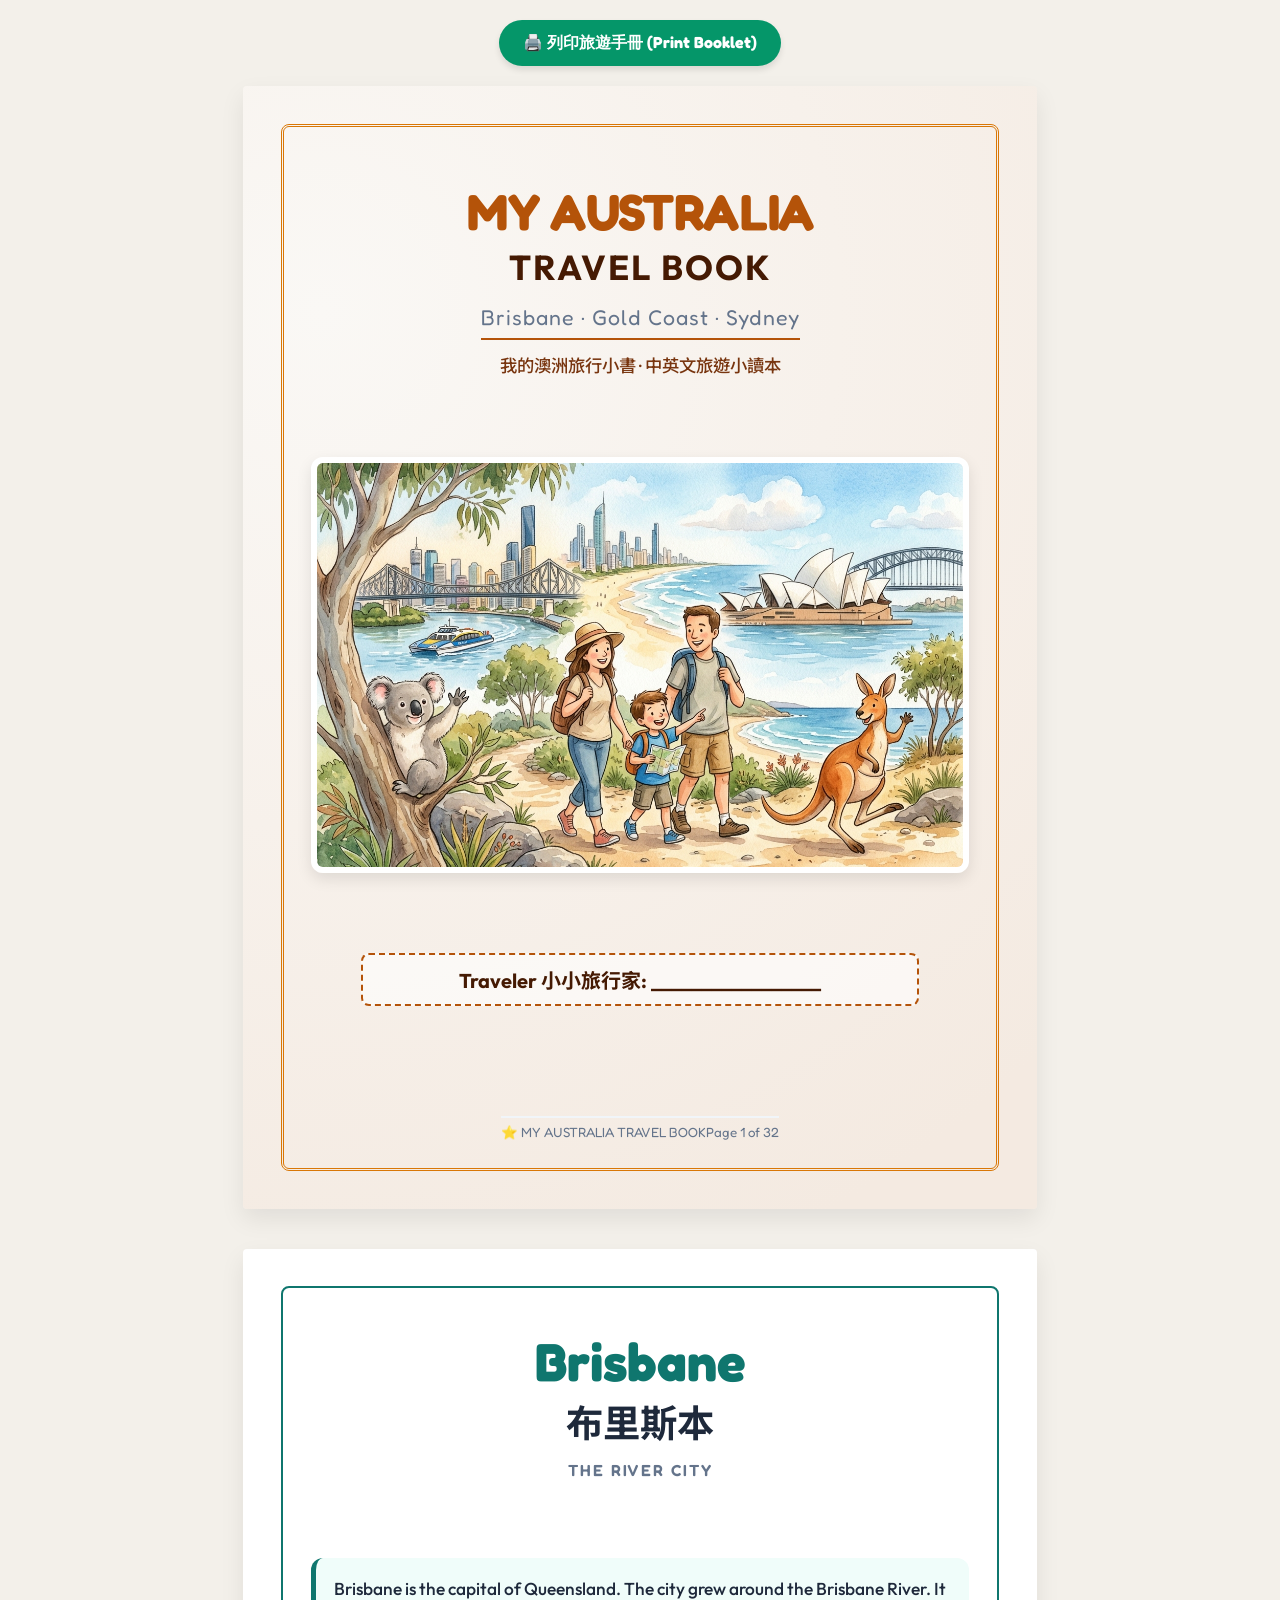
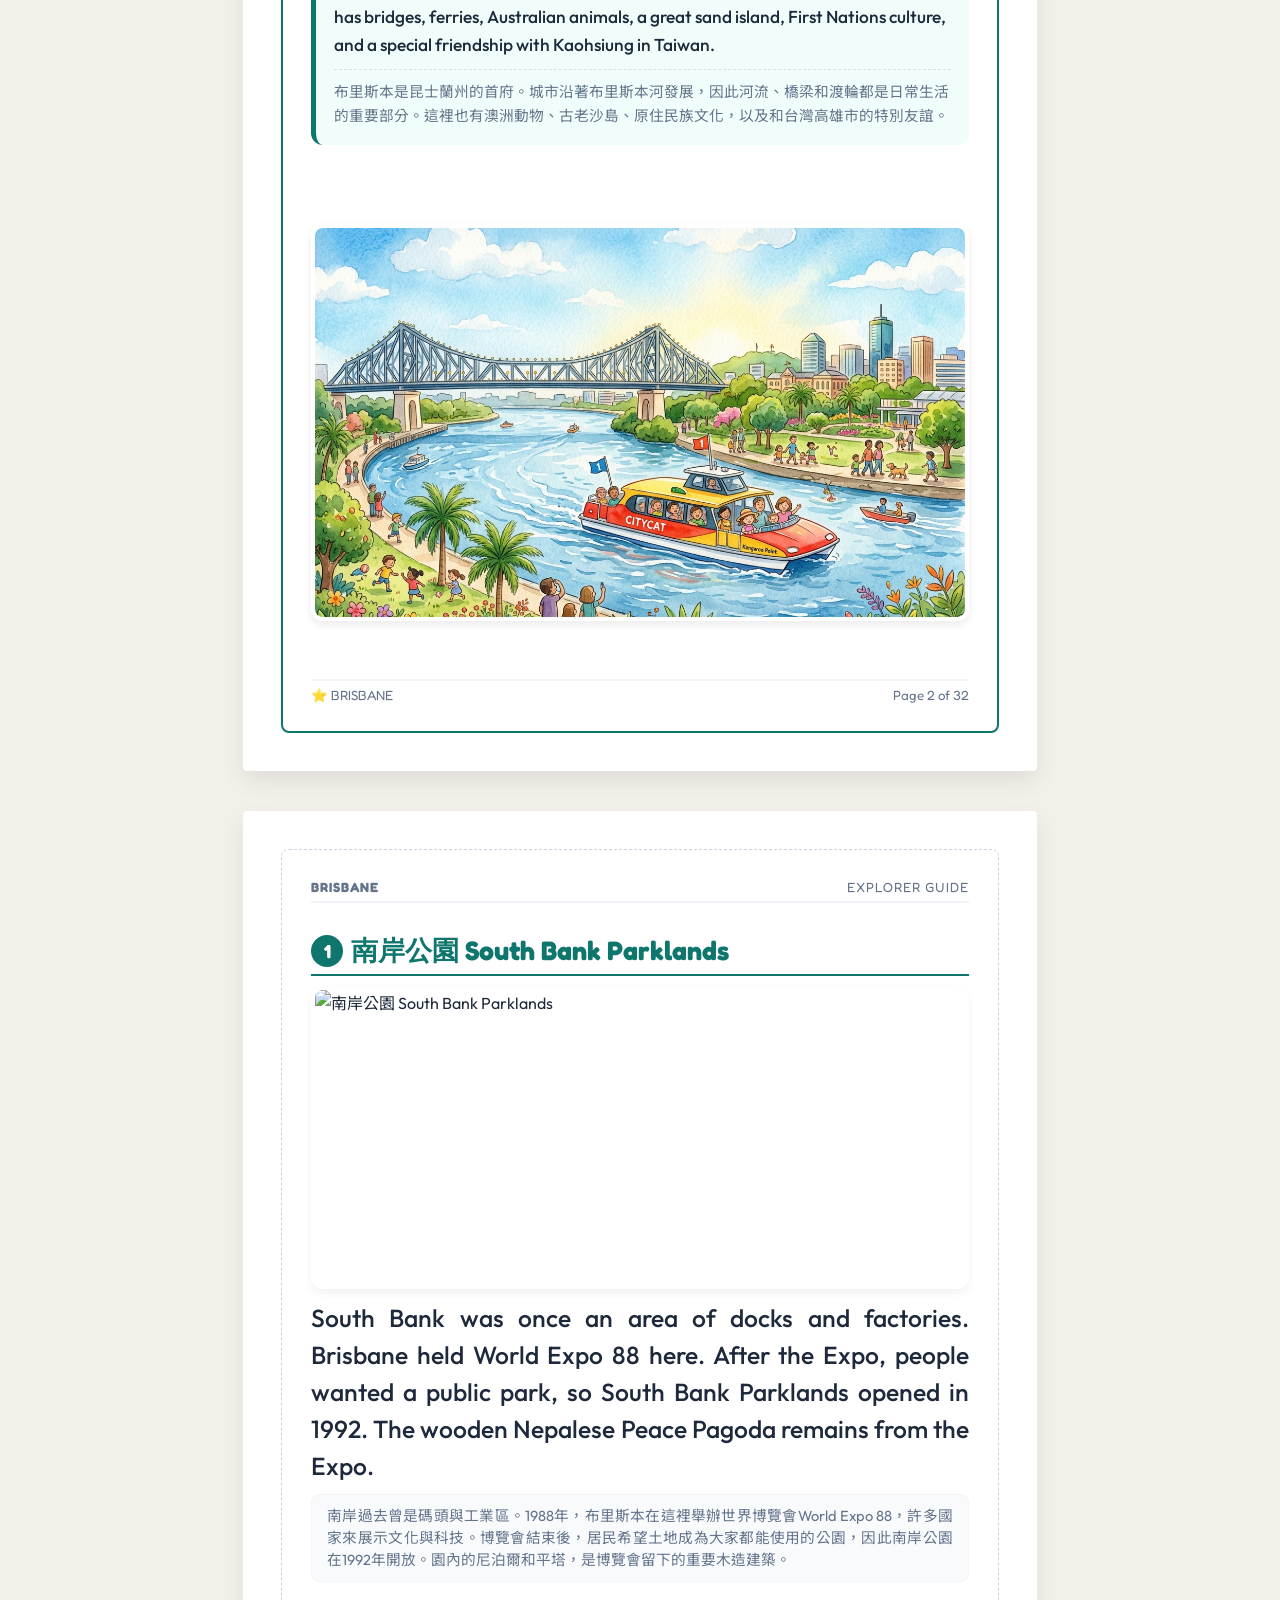
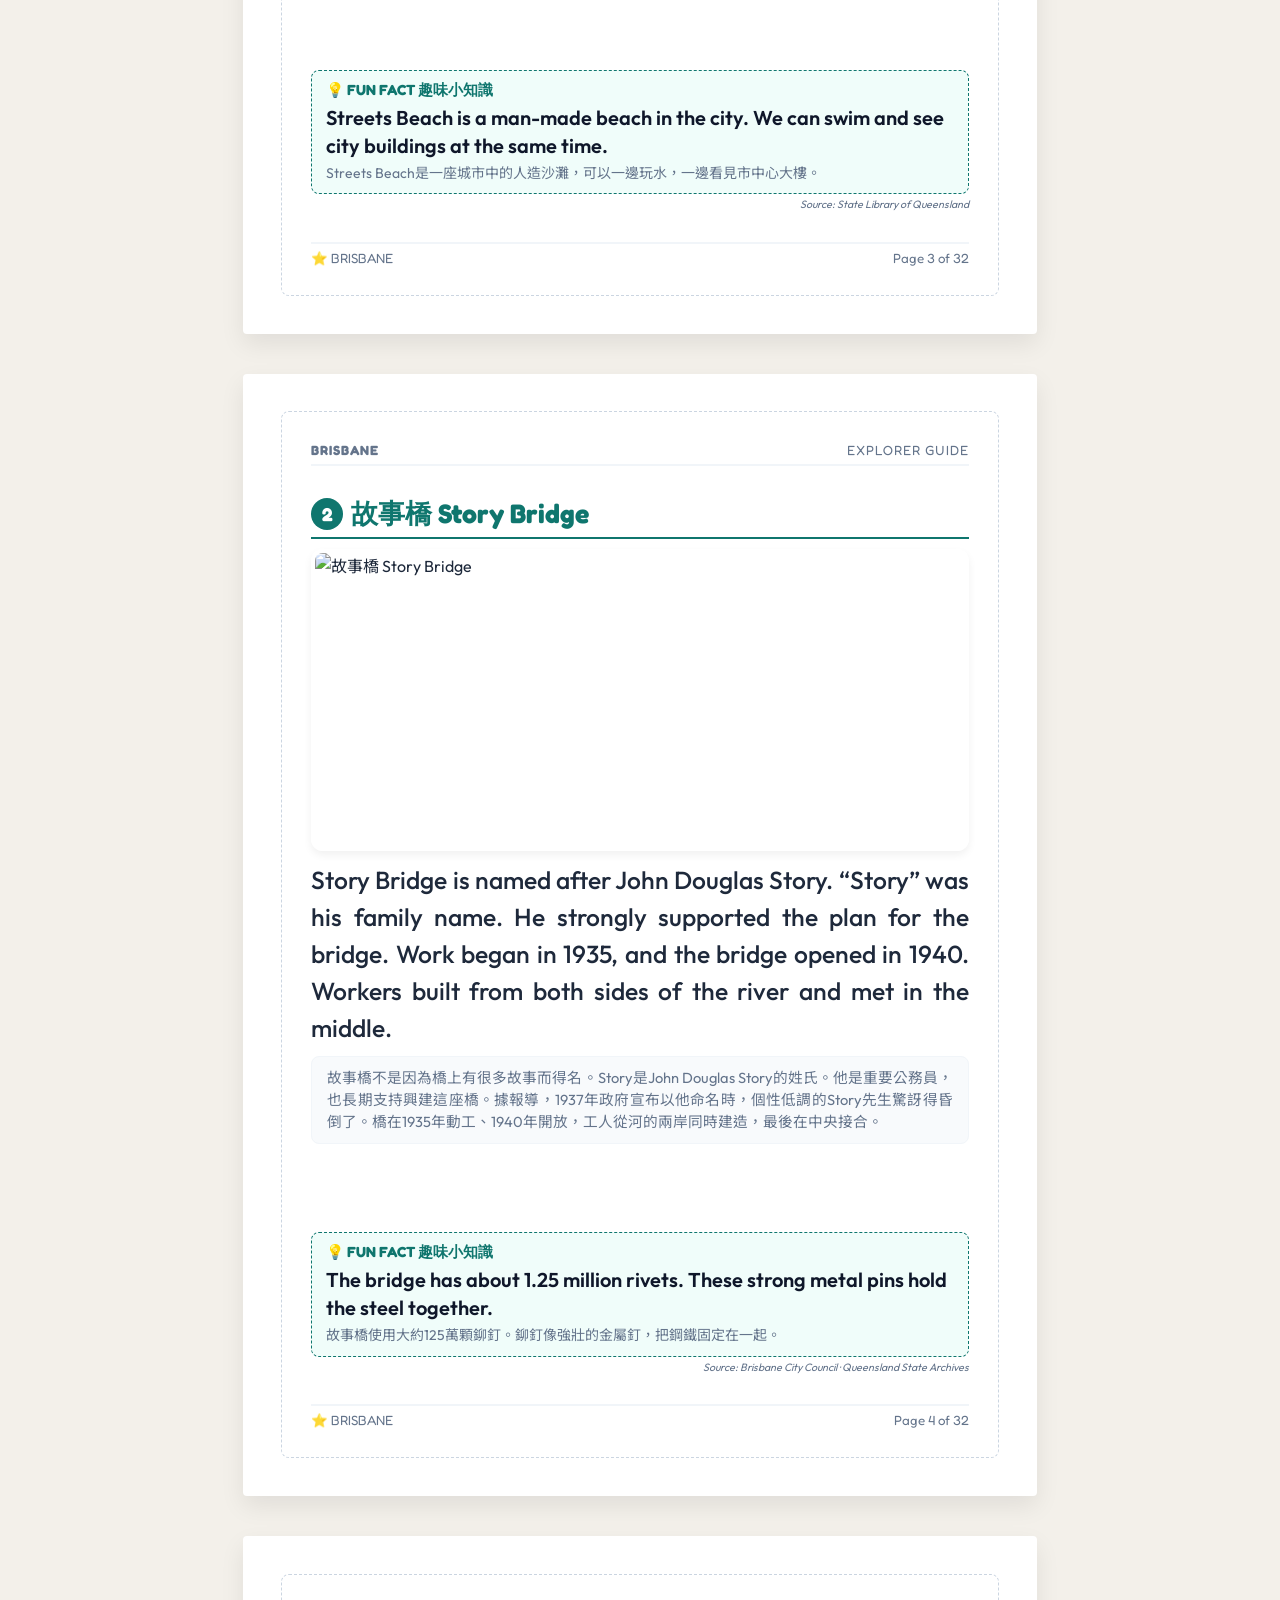
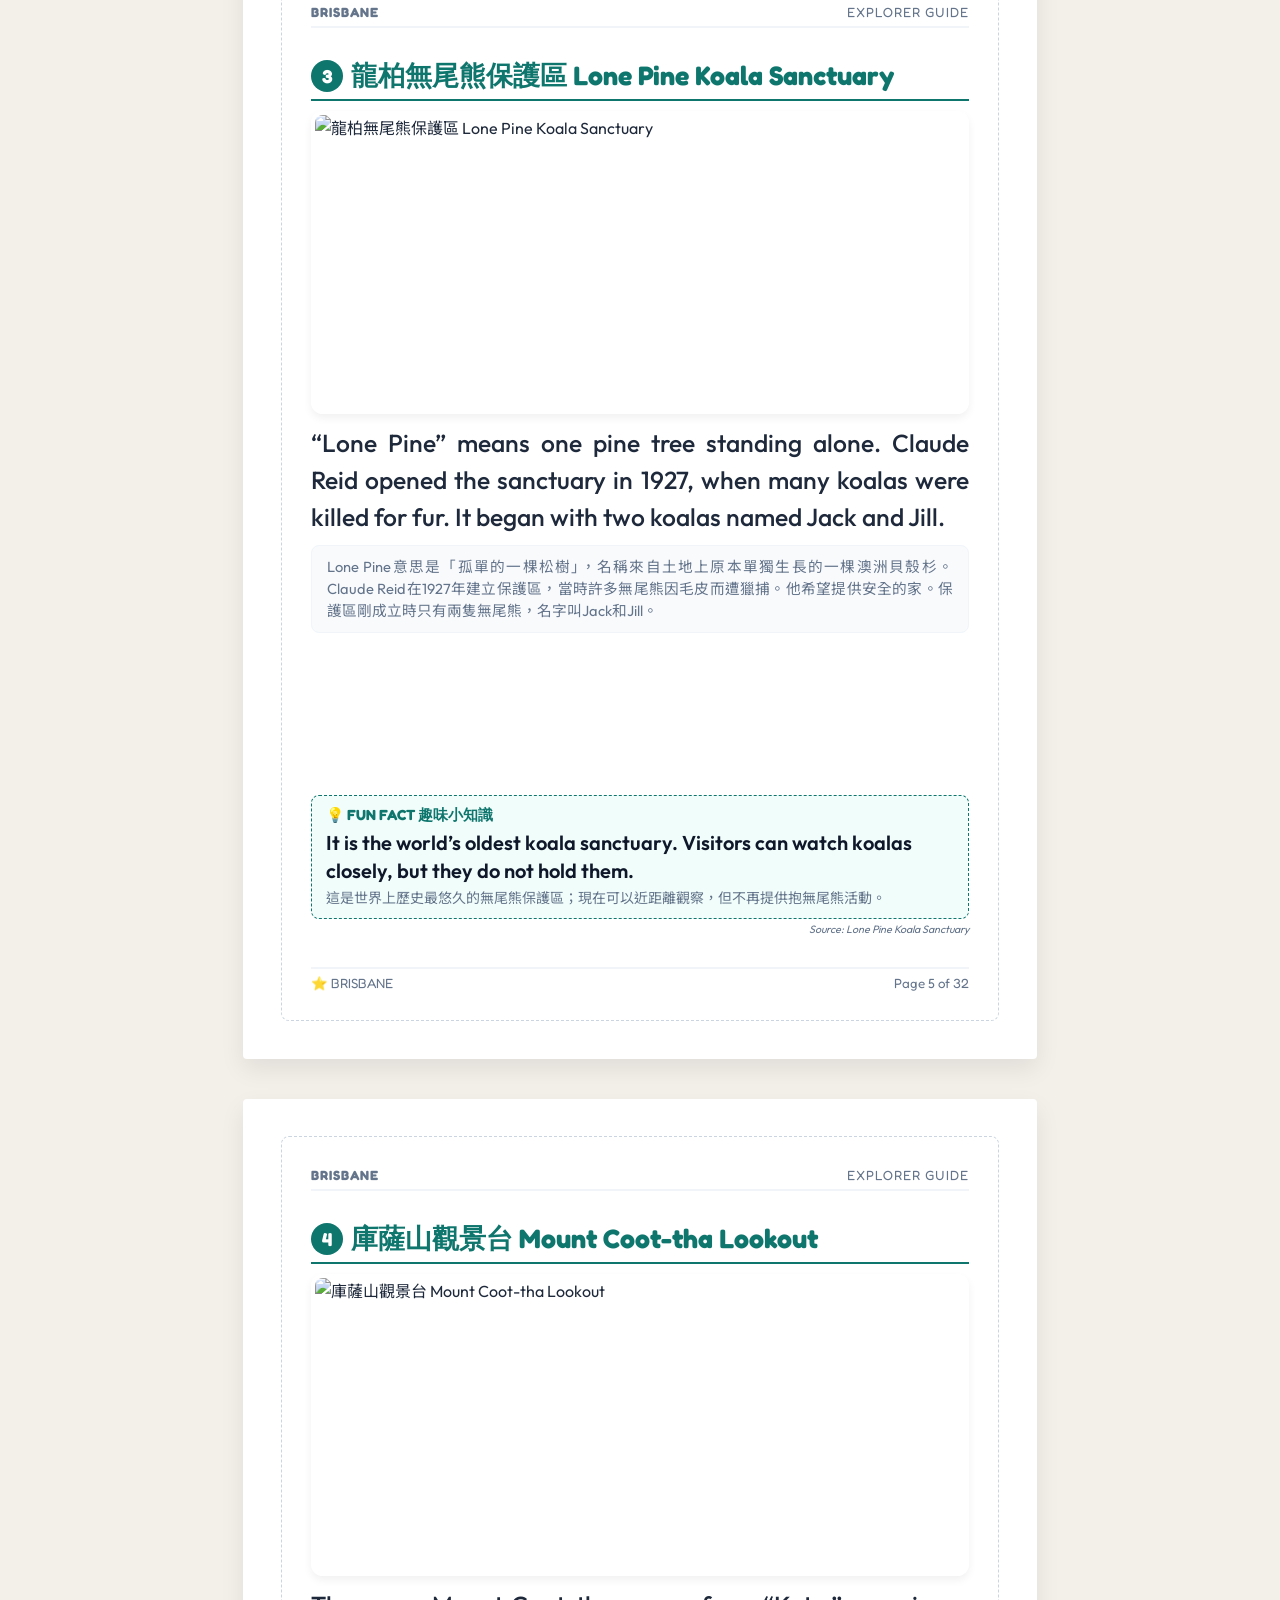
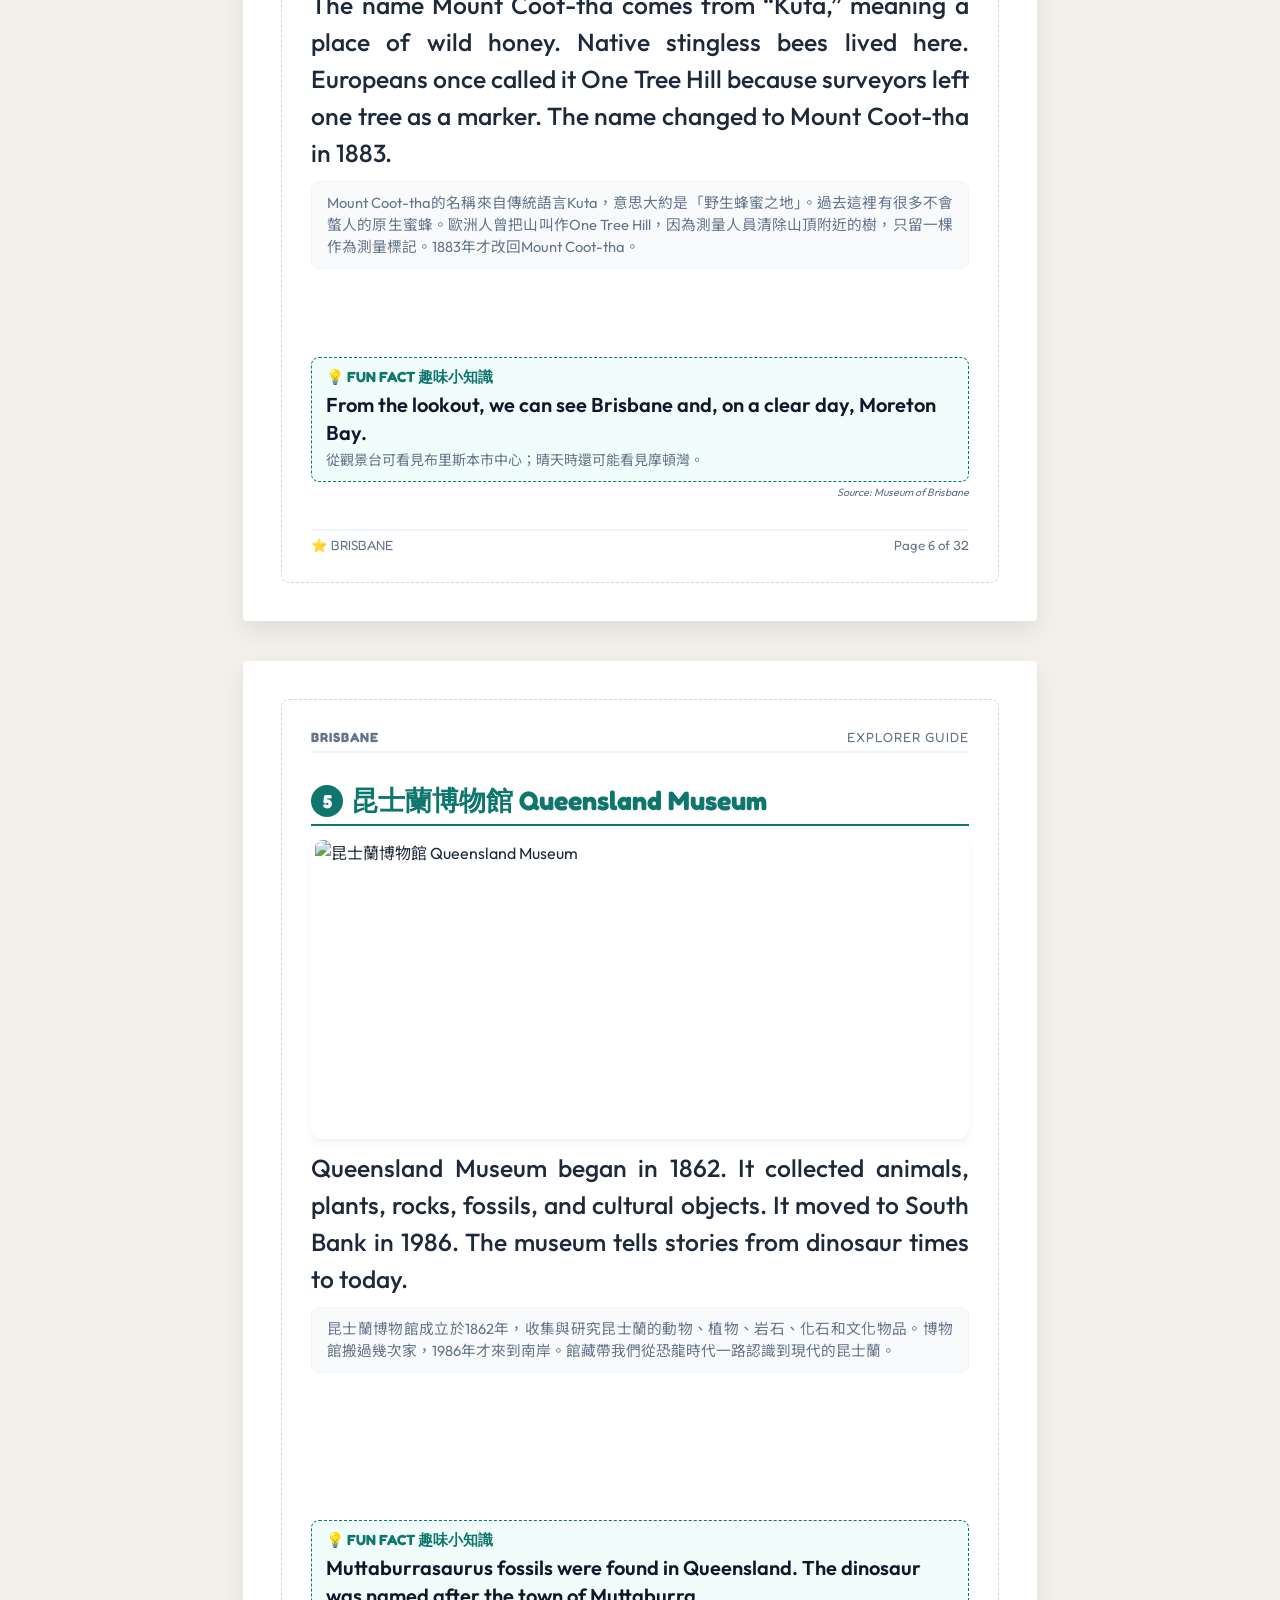
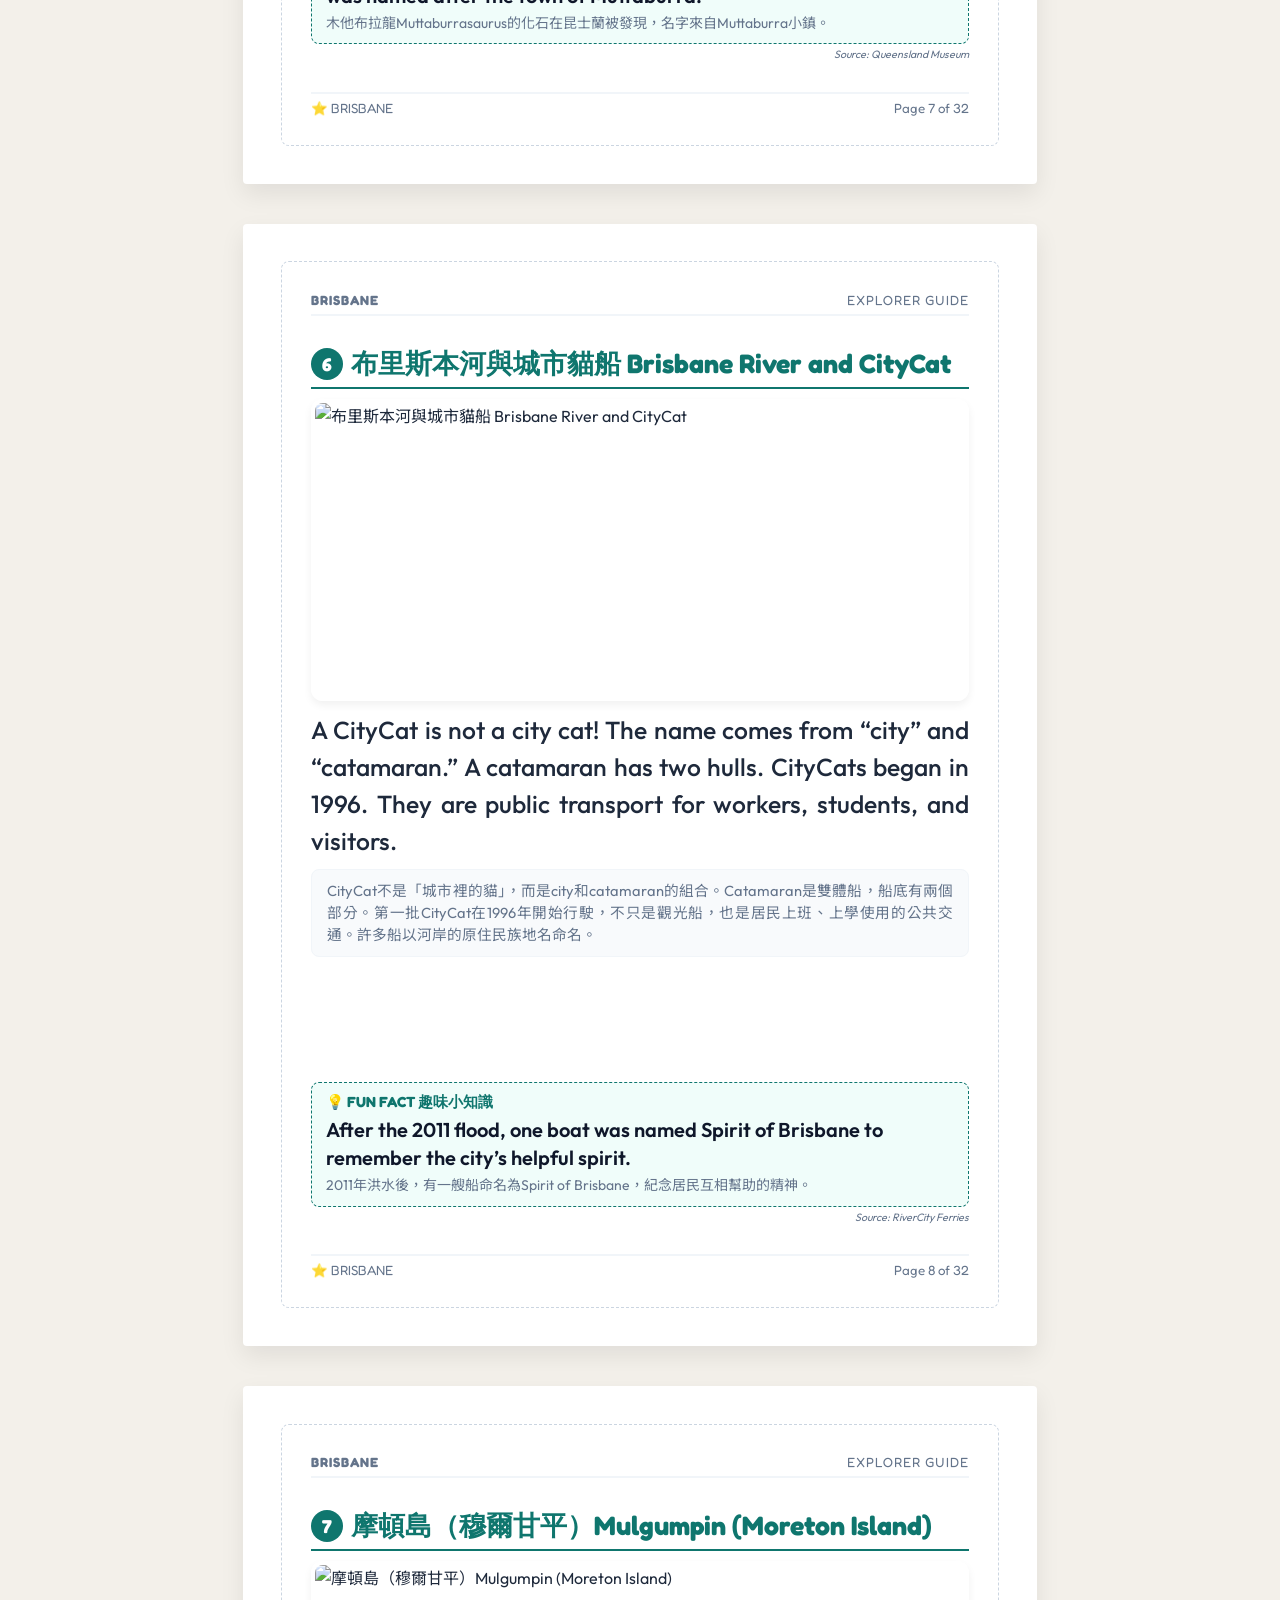
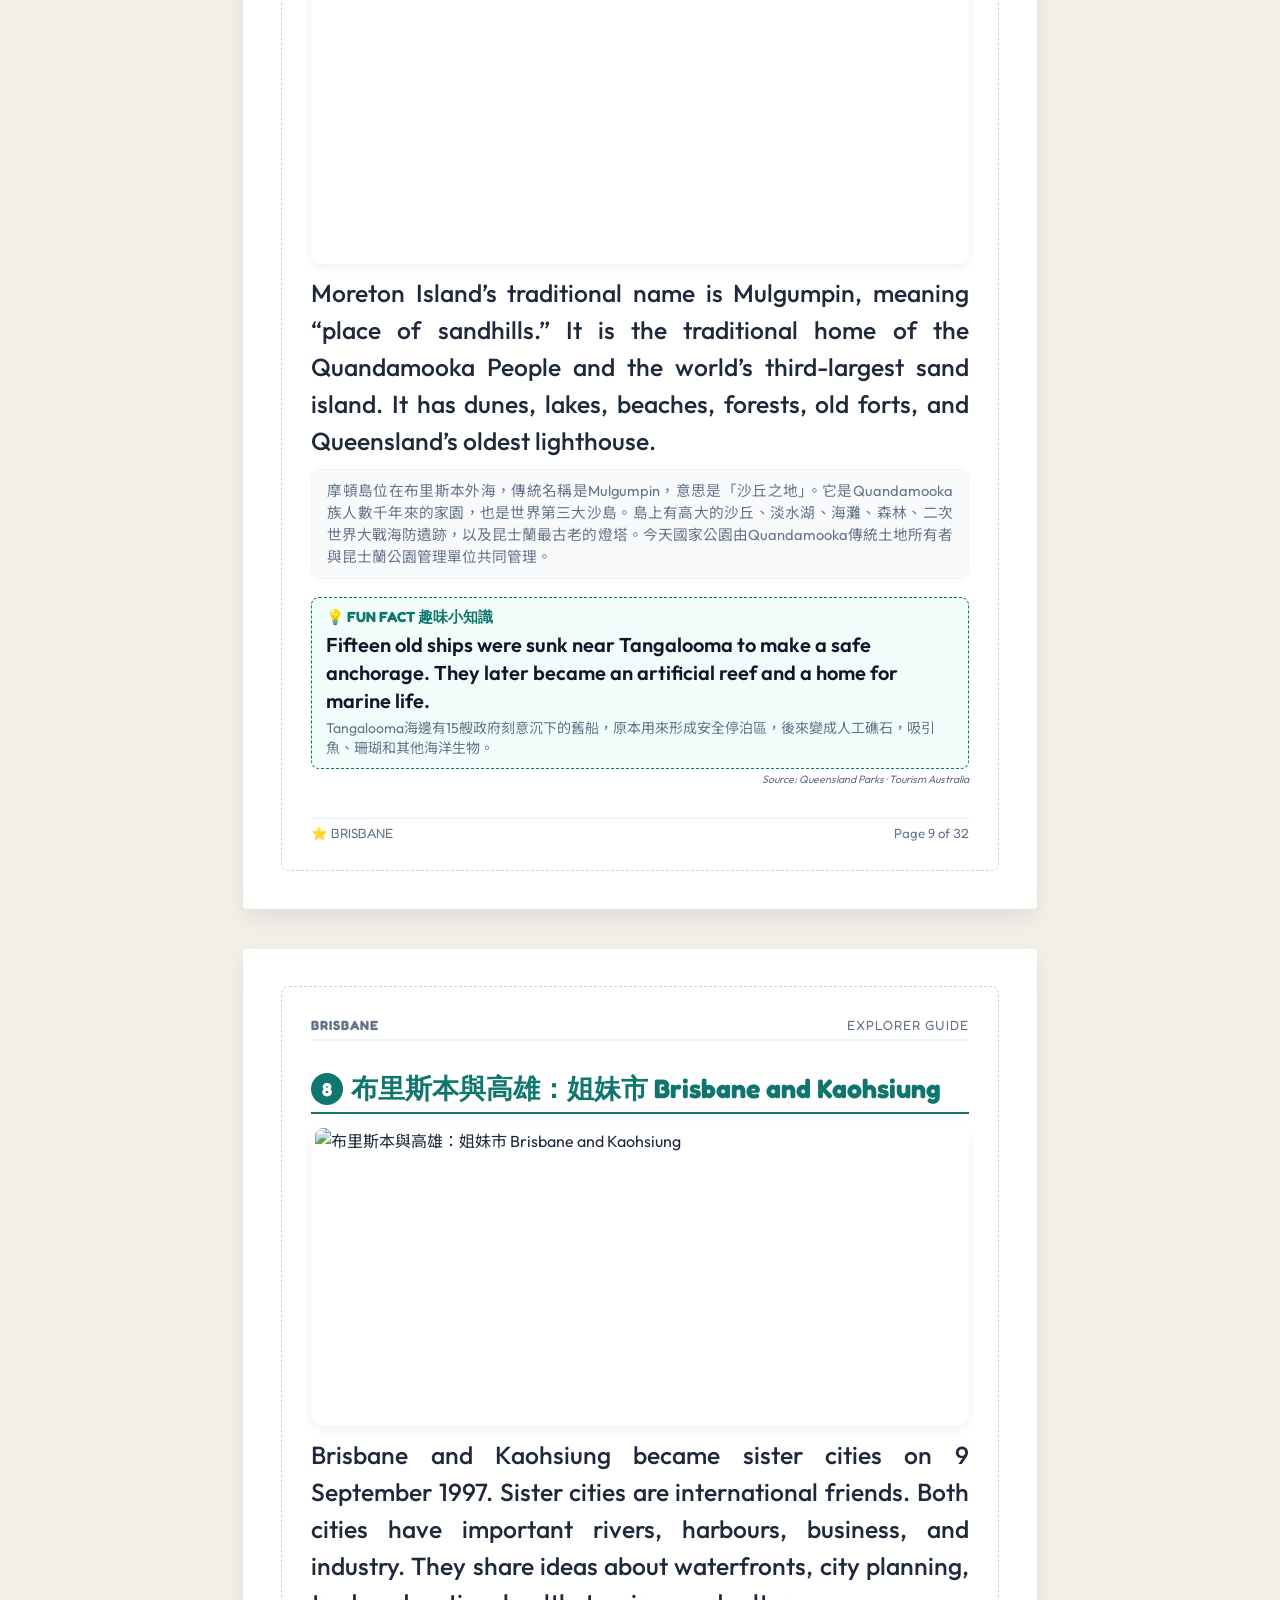
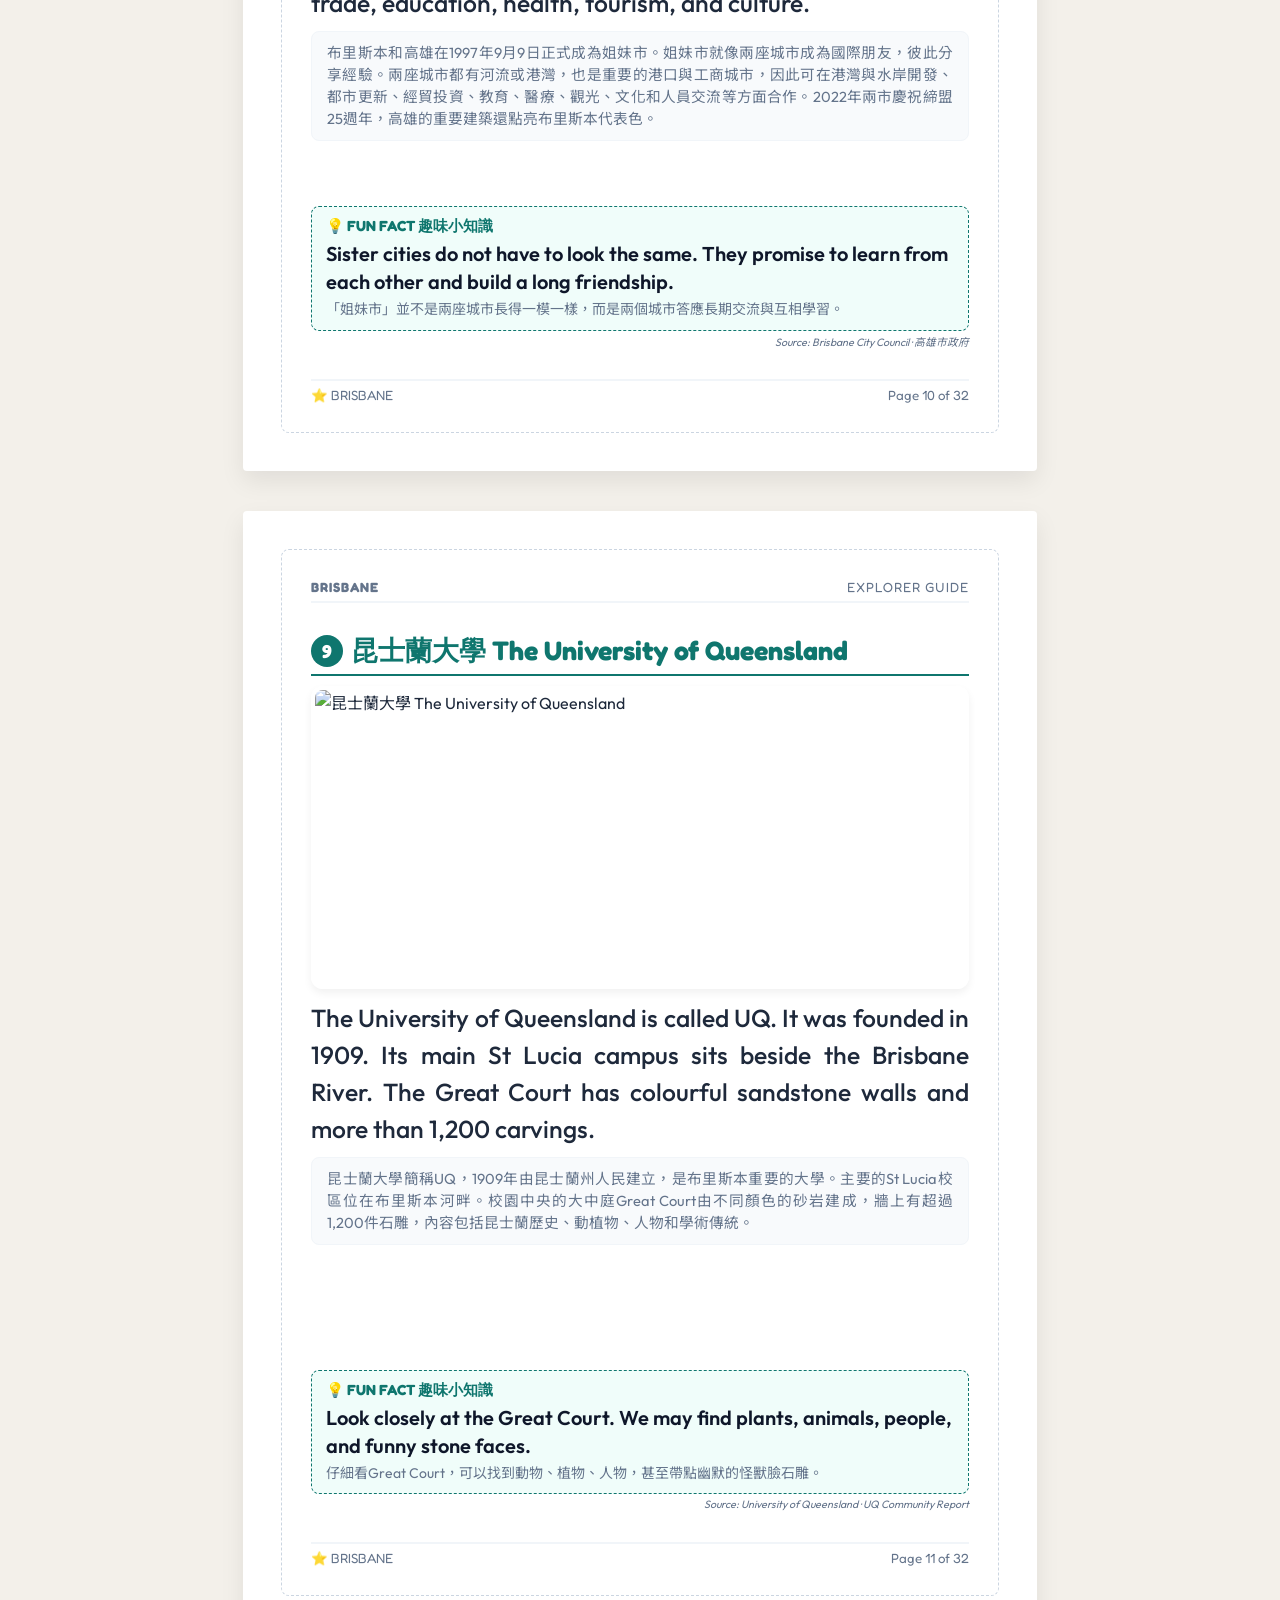
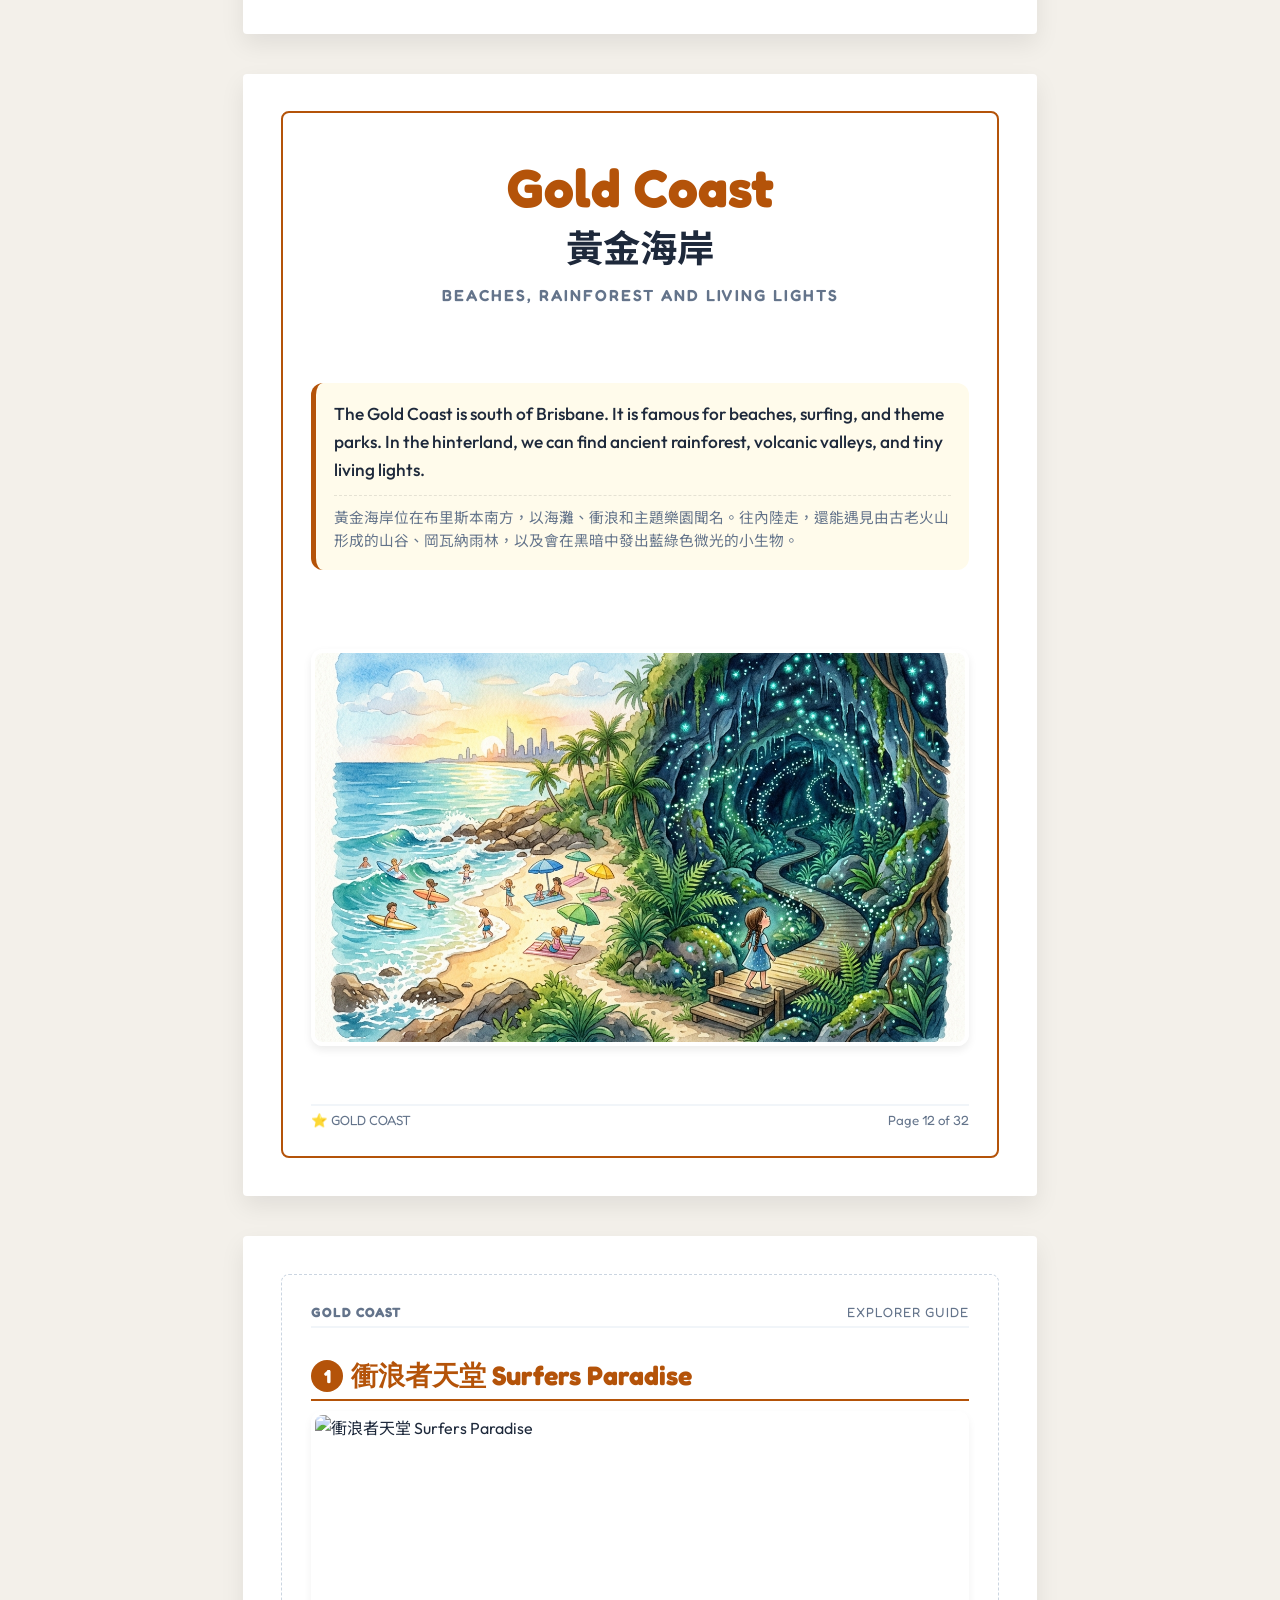
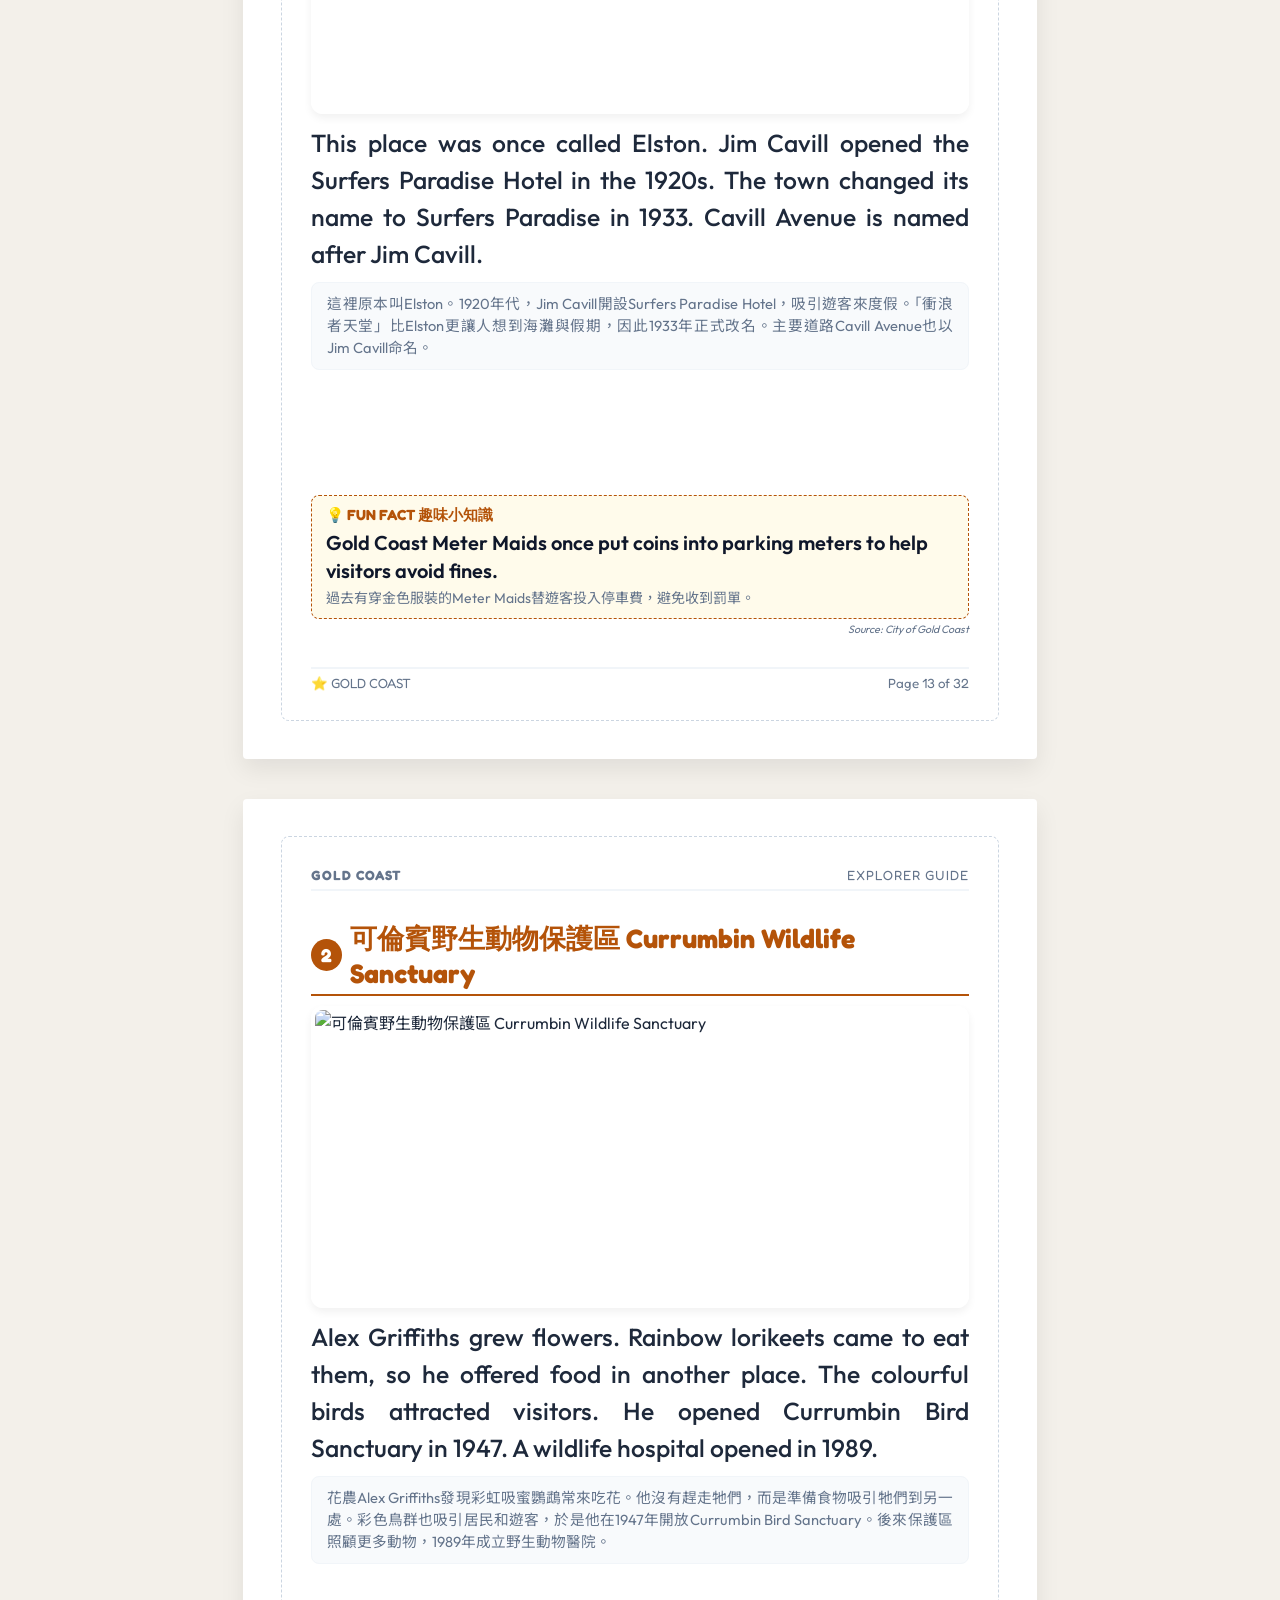
==== commit 8c69b52c: "Update travel booklet to 32 pages with individual images, doubled fonts, and special glow-worm secti" ====
--- a/travel_book.html
+++ b/travel_book.html
@@ -4,13 +4,12 @@
     <meta charset="UTF-8">
     <meta name="viewport" content="width=device-width, initial-scale=1.0">
     <title>My Australia Travel Book - 我的澳洲旅行小書</title>
-    <!-- Google Fonts: Fredoka for headings, Outfit for body text -->
     <link rel="preconnect" href="https://fonts.googleapis.com">
     <link rel="preconnect" href="https://fonts.gstatic.com" crossorigin>
     <link href="https://fonts.googleapis.com/css2?family=Fredoka:wght@400;600;700&family=Outfit:wght@400;500;600;700&family=Noto+Sans+TC:wght@400;500;700&display=swap" rel="stylesheet">
     <style>
         :root {
-            --bg-color: #f5f3ef;
+            --bg-color: #f3f0ea;
             --page-bg: #ffffff;
             --text-dark: #1e293b;
             --text-muted: #64748b;
@@ -39,7 +38,6 @@
             align-items: center;
         }
 
-        /* Screen Preview styles */
         .controls {
             margin-bottom: 20px;
             text-align: center;
@@ -57,7 +55,7 @@
             font-weight: bold;
             border-radius: 30px;
             cursor: pointer;
-            box-shadow: 0 4px 6px -1px rgba(0,0,0,0.1), 0 2px 4px -1px rgba(0,0,0,0.06);
+            box-shadow: 0 4px 6px rgba(0,0,0,0.1);
             transition: all 0.2s ease;
             font-family: 'Fredoka', sans-serif;
         }
@@ -65,7 +63,6 @@
         .btn-print:hover {
             background-color: #047857;
             transform: translateY(-2px);
-            box-shadow: 0 10px 15px -3px rgba(0,0,0,0.1), 0 4px 6px -2px rgba(0,0,0,0.05);
         }
 
         .book-container {
@@ -75,13 +72,13 @@
             align-items: center;
         }
 
-        /* Page Layout - A4 Aspect Ratio on Screen */
+        /* Page Layout - A4 Size */
         .page {
             width: 210mm;
             height: 297mm;
             background-color: var(--page-bg);
-            box-shadow: 0 10px 25px -5px rgba(0,0,0,0.1), 0 8px 10px -6px rgba(0,0,0,0.1);
-            padding: 15mm 15mm;
+            box-shadow: 0 10px 25px rgba(0,0,0,0.08);
+            padding: 18mm 18mm;
             position: relative;
             display: flex;
             flex-direction: column;
@@ -90,14 +87,13 @@
             border-radius: 4px;
         }
 
-        /* Page Background Decoration */
         .page::before {
             content: '';
             position: absolute;
-            top: 8mm;
-            left: 8mm;
-            right: 8mm;
-            bottom: 8mm;
+            top: 10mm;
+            left: 10mm;
+            right: 10mm;
+            bottom: 10mm;
             border: 1px dashed #cbd5e1;
             pointer-events: none;
             border-radius: 8px;
@@ -106,15 +102,15 @@
 
         .page-header {
             font-family: 'Fredoka', sans-serif;
-            font-size: 9pt;
+            font-size: 10pt;
             color: var(--text-muted);
             text-transform: uppercase;
             letter-spacing: 1px;
             display: flex;
             justify-content: space-between;
             align-items: center;
-            border-bottom: 1.5px solid #f1f5f9;
-            padding-bottom: 4px;
+            border-bottom: 2px solid #f1f5f9;
+            padding-bottom: 6px;
             z-index: 10;
         }
 
@@ -124,27 +120,27 @@
 
         .page-footer {
             font-family: 'Fredoka', sans-serif;
-            font-size: 9pt;
+            font-size: 10pt;
             color: var(--text-muted);
             display: flex;
             justify-content: space-between;
             align-items: center;
-            border-top: 1.5px solid #f1f5f9;
-            padding-top: 4px;
+            border-top: 2px solid #f1f5f9;
+            padding-top: 6px;
             z-index: 10;
         }
 
         .page-content {
             flex-grow: 1;
-            padding: 6mm 0;
+            padding: 8mm 0;
             display: flex;
             flex-direction: column;
-            justify-content: flex-start;
+            justify-content: space-between;
             z-index: 10;
-            overflow: hidden;
-        }
-
-        /* Cover Page Custom Styling */
+            height: 100%;
+        }
+
+        /* Cover Page Styling */
         .page.cover-page {
             justify-content: space-between;
             align-items: center;
@@ -157,12 +153,12 @@
         }
 
         .cover-header {
-            margin-top: 5mm;
+            margin-top: 8mm;
         }
 
         .cover-title {
             font-family: 'Fredoka', sans-serif;
-            font-size: 34pt;
+            font-size: 38pt;
             font-weight: 700;
             color: #b45309;
             line-height: 1.1;
@@ -170,26 +166,26 @@
         }
 
         .cover-subtitle {
-            font-size: 22pt;
+            font-size: 26pt;
             font-weight: 700;
             color: #451a03;
             letter-spacing: 2px;
-            margin-bottom: 12px;
+            margin-bottom: 15px;
         }
 
         .cover-cities {
             font-family: 'Fredoka', sans-serif;
-            font-size: 14pt;
+            font-size: 16pt;
             color: var(--text-muted);
             letter-spacing: 1px;
             border-bottom: 2px solid #b45309;
-            padding-bottom: 6px;
-            margin-bottom: 10px;
+            padding-bottom: 8px;
+            margin-bottom: 12px;
             display: inline-block;
         }
 
         .cover-desc {
-            font-size: 12pt;
+            font-size: 13pt;
             color: #78350f;
             font-weight: 500;
         }
@@ -199,8 +195,8 @@
             height: 110mm;
             border-radius: var(--border-radius);
             overflow: hidden;
-            border: 5px solid white;
-            box-shadow: 0 4px 10px rgba(0,0,0,0.1);
+            border: 6px solid white;
+            box-shadow: 0 6px 15px rgba(0,0,0,0.1);
         }
 
         .cover-image {
@@ -211,19 +207,18 @@
 
         .cover-footer {
             width: 85%;
-            margin-bottom: 5mm;
+            margin-bottom: 8mm;
             display: flex;
             flex-direction: column;
             align-items: center;
-            gap: 10px;
         }
 
         .name-box {
             width: 100%;
-            padding: 8px;
+            padding: 10px;
             border: 2px dashed #b45309;
             border-radius: 8px;
-            font-size: 13pt;
+            font-size: 15pt;
             font-weight: bold;
             color: #451a03;
             background-color: rgba(255,255,255,0.6);
@@ -232,55 +227,55 @@
         /* Chapter Divider Page */
         .page.chapter-divider {
             justify-content: space-between;
-            padding: 15mm;
+            padding: 18mm;
         }
 
         .divider-title-group {
             text-align: center;
-            margin-top: 2mm;
+            margin-top: 5mm;
         }
 
         .divider-city-en {
             font-family: 'Fredoka', sans-serif;
-            font-size: 36pt;
+            font-size: 40pt;
             font-weight: 700;
             line-height: 1;
         }
 
         .divider-city-zh {
-            font-size: 24pt;
+            font-size: 28pt;
             font-weight: 700;
             margin-top: 5px;
         }
 
         .divider-tagline {
             font-family: 'Fredoka', sans-serif;
-            font-size: 11pt;
+            font-size: 12pt;
             letter-spacing: 2px;
             text-transform: uppercase;
-            margin-top: 10px;
+            margin-top: 12px;
             font-weight: 600;
         }
 
         .divider-desc-box {
-            margin: 15px 0;
-            padding: 15px;
+            margin: 20px 0;
+            padding: 18px;
             border-radius: var(--border-radius);
-            font-size: 11pt;
-            line-height: 1.5;
+            font-size: 12pt;
+            line-height: 1.6;
         }
 
         .divider-desc-en {
             font-weight: 500;
-            margin-bottom: 8px;
-            font-size: 11.5pt;
+            margin-bottom: 10px;
+            font-size: 13pt;
         }
 
         .divider-desc-zh {
             color: var(--text-muted);
             border-top: 1px dashed rgba(0,0,0,0.1);
-            padding-top: 8px;
-            font-size: 10pt;
+            padding-top: 10px;
+            font-size: 11pt;
         }
 
         .divider-image-container {
@@ -290,7 +285,6 @@
             overflow: hidden;
             border: 4px solid white;
             box-shadow: 0 4px 8px rgba(0,0,0,0.08);
-            margin-bottom: 2mm;
         }
 
         .divider-image {
@@ -321,242 +315,229 @@
         .page.chapter-divider .divider-tagline { color: var(--text-muted); }
         .page.chapter-divider .divider-desc-box { background-color: var(--theme-bg); border-left: 5px solid var(--theme-color); }
 
-        /* Intro Page Layout */
-        .intro-title {
-            font-family: 'Fredoka', sans-serif;
-            font-size: 16pt;
-            color: #b45309;
-            margin-bottom: 10px;
-            border-bottom: 2px solid #fcd34d;
-            padding-bottom: 4px;
-        }
-
-        .intro-box {
-            background-color: #fffbeb;
-            padding: 12px;
-            border-radius: 8px;
-            border-left: 4px solid #f59e0b;
-            margin-bottom: 15px;
-            font-size: 10.5pt;
-            line-height: 1.5;
-        }
-
-        .intro-box-en {
-            font-weight: 500;
-            margin-bottom: 6px;
-            font-size: 11pt;
-            color: #78350f;
-        }
-
-        .intro-box-zh {
-            color: #b45309;
-            font-size: 9.5pt;
-        }
-
-        .table-title {
-            font-family: 'Fredoka', sans-serif;
-            font-size: 15pt;
-            color: #1e293b;
-            margin-bottom: 10px;
-        }
-
-        /* Styled Table */
-        .dest-table {
-            width: 100%;
-            border-collapse: collapse;
-            font-size: 10pt;
-            margin-bottom: 15px;
-        }
-
-        .dest-table th {
-            background-color: #f1f5f9;
-            color: #1e293b;
-            text-align: left;
-            padding: 8px;
-            font-weight: 700;
-            border-bottom: 2px solid #cbd5e1;
-        }
-
-        .dest-table td {
-            padding: 10px 8px;
-            border-bottom: 1px solid #e2e8f0;
-        }
-
-        .dest-table tr:hover {
-            background-color: #f8fafc;
-        }
-
-        .dest-city-cell {
-            font-weight: bold;
-            color: #b45309;
-        }
-
-        /* Attraction Item Styling - Layout 3 per Page */
-        .attractions-list {
+        /* Attraction Item Styling - 1 Attraction per Page */
+        .attraction-wrapper {
             display: flex;
             flex-direction: column;
-            gap: 4mm;
+            justify-content: space-between;
             height: 100%;
-            justify-content: space-between;
-        }
-
-        /* For 4 items on Sydney's last page, make gaps smaller */
-        .attractions-list.four-items {
-            gap: 2mm;
-        }
-
-        .attraction-item {
-            display: flex;
-            flex-direction: column;
-            gap: 4px;
         }
 
         .attraction-title {
             font-family: 'Fredoka', sans-serif;
-            font-size: 13.5pt;
+            font-size: 20pt;
             font-weight: 700;
             color: var(--theme-color);
-            border-bottom: 1.5px solid #f1f5f9;
-            padding-bottom: 2px;
+            border-bottom: 2px solid var(--theme-color);
+            padding-bottom: 5px;
             display: flex;
             align-items: center;
-            gap: 6px;
+            gap: 8px;
+            margin-bottom: 10px;
         }
 
         .attraction-title span.number {
             background-color: var(--theme-color);
             color: white;
             border-radius: 50%;
-            width: 22px;
-            height: 22px;
+            width: 32px;
+            height: 32px;
             display: flex;
             align-items: center;
             justify-content: center;
-            font-size: 10pt;
-        }
-
+            font-size: 14pt;
+        }
+
+        .attraction-img-container {
+            width: 100%;
+            height: 80mm;
+            border-radius: var(--border-radius);
+            overflow: hidden;
+            border: 4px solid white;
+            box-shadow: 0 4px 8px rgba(0,0,0,0.06);
+            margin-bottom: 10px;
+        }
+
+        .attraction-img {
+            width: 100%;
+            height: 100%;
+            object-fit: cover;
+        }
+
+        /* English font doubled in size as requested: ~18-20pt */
         .attraction-desc-en {
-            font-size: 11pt;
+            font-size: 18.5pt;
             font-weight: 500;
-            line-height: 1.4;
+            line-height: 1.5;
             color: var(--text-dark);
             text-align: justify;
+            margin-bottom: 10px;
         }
 
         .attraction-desc-zh {
-            font-size: 9pt;
-            line-height: 1.35;
+            font-size: 11pt;
+            line-height: 1.5;
             color: var(--text-muted);
             text-align: justify;
+            background-color: #f8fafc;
+            border: 1px solid #f1f5f9;
+            padding: 10px 15px;
+            border-radius: 8px;
+            margin-bottom: 10px;
         }
 
         .attraction-funfact {
             background-color: var(--theme-bg);
-            border: 1.5px dashed #cbd5e1;
+            border: 1.5px dashed var(--theme-color);
             border-radius: 8px;
-            padding: 8px 10px;
-            margin-top: 2px;
+            padding: 10px 14px;
             display: flex;
             flex-direction: column;
-            gap: 2px;
+            gap: 4px;
         }
 
         .funfact-title {
             font-family: 'Fredoka', sans-serif;
-            font-size: 9pt;
+            font-size: 11pt;
             font-weight: 700;
             color: var(--theme-color);
             display: flex;
             align-items: center;
-            gap: 4px;
+            gap: 5px;
             text-transform: uppercase;
         }
 
+        /* English font in fun fact doubled size: ~15pt */
         .funfact-text-en {
-            font-size: 10pt;
+            font-size: 15pt;
             font-weight: 600;
             color: #0f172a;
-            line-height: 1.3;
+            line-height: 1.4;
         }
 
         .funfact-text-zh {
-            font-size: 8.5pt;
+            font-size: 10.5pt;
             color: var(--text-muted);
-            line-height: 1.3;
+            line-height: 1.4;
         }
 
         .attraction-source {
-            font-size: 7.5pt;
+            font-size: 8pt;
             color: var(--text-muted);
             text-align: right;
             font-style: italic;
-            margin-top: 1px;
-        }
-
-        /* Challenge Page Styling */
-        .challenge-title {
+            margin-top: 3px;
+        }
+
+        /* Glow-worm Special Section Styling */
+        .glowworm-cover {
+            background: linear-gradient(135deg, #090d16 0%, #152238 100%);
+            color: #e2e8f0;
+        }
+
+        .glowworm-cover::before {
+            border: 2px solid #38bdf8;
+        }
+
+        .glowworm-title-group {
+            text-align: center;
+            margin-top: 10px;
+        }
+
+        .glowworm-label {
             font-family: 'Fredoka', sans-serif;
-            font-size: 18pt;
-            color: #0f766e;
-            text-align: center;
-            margin-bottom: 12px;
-            border-bottom: 2px solid #99f6e4;
-            padding-bottom: 6px;
-        }
-
-        .challenge-intro {
-            font-size: 10pt;
-            color: var(--text-muted);
-            text-align: center;
+            font-size: 12pt;
+            color: #38bdf8;
+            letter-spacing: 3px;
+            font-weight: 700;
+            text-transform: uppercase;
+        }
+
+        .glowworm-title-en {
+            font-family: 'Fredoka', sans-serif;
+            font-size: 32pt;
+            font-weight: 700;
+            color: #ffffff;
+            margin-top: 5px;
+        }
+
+        .glowworm-title-zh {
+            font-size: 22pt;
+            font-weight: 700;
+            color: #38bdf8;
+            margin-top: 5px;
+        }
+
+        .glowworm-intro {
+            font-size: 12pt;
+            line-height: 1.6;
+            margin: 15px 0;
+            background-color: rgba(255,255,255,0.05);
+            border-left: 4px solid #38bdf8;
+            padding: 15px;
+            border-radius: 4px;
+            color: #f1f5f9;
+        }
+
+        .glowworm-card {
+            background-color: rgba(255,255,255,0.03);
+            border: 1px solid rgba(56, 189, 248, 0.2);
+            border-radius: 8px;
+            padding: 15px;
             margin-bottom: 15px;
         }
 
-        .questions-container {
+        .glowworm-card-title {
+            font-family: 'Fredoka', sans-serif;
+            font-size: 14pt;
+            color: #38bdf8;
+            font-weight: 700;
+            margin-bottom: 8px;
+            border-bottom: 1px solid rgba(56, 189, 248, 0.2);
+            padding-bottom: 3px;
+        }
+
+        .glowworm-card-desc-en {
+            font-size: 14.5pt; /* Slightly smaller for fitting two on a page, but still very large */
+            font-weight: 500;
+            line-height: 1.5;
+            color: #ffffff;
+            margin-bottom: 8px;
+        }
+
+        .glowworm-card-desc-zh {
+            font-size: 10.5pt;
+            color: #94a3b8;
+            line-height: 1.5;
+        }
+
+        /* Drawing Box for Glow-worms */
+        .drawing-box-container {
+            width: 100%;
+            height: 90mm;
+            border: 2px dashed #38bdf8;
+            border-radius: var(--border-radius);
+            background-color: rgba(255,255,255,0.05);
             display: flex;
             flex-direction: column;
-            gap: 10px;
-        }
-
-        .question-card {
-            background-color: #f0fdfa;
-            border: 1px solid #ccfbf1;
-            border-radius: 8px;
-            padding: 10px 12px;
-            position: relative;
-        }
-
-        .question-num {
-            position: absolute;
-            top: -9px;
-            left: 12px;
-            background-color: #0f766e;
-            color: white;
+            justify-content: center;
+            align-items: center;
+            color: #94a3b8;
+            padding: 10px;
+            margin-top: 15px;
+        }
+
+        .drawing-box-title {
             font-family: 'Fredoka', sans-serif;
-            font-size: 8.5pt;
-            font-weight: bold;
-            padding: 1px 6px;
-            border-radius: 10px;
-        }
-
-        .question-text-en {
-            font-size: 11pt;
-            font-weight: 600;
-            color: #0f172a;
-            margin-top: 3px;
-            margin-bottom: 3px;
-        }
-
-        .question-text-zh {
-            font-size: 9.5pt;
-            color: #0d9488;
+            font-size: 13pt;
+            color: #38bdf8;
+            font-weight: 700;
             margin-bottom: 5px;
         }
 
-        .answer-line {
-            width: 100%;
-            height: 25px;
-            border-bottom: 1px dashed #99f6e4;
-            margin-top: 3px;
+        .drawing-box-desc {
+            font-size: 10pt;
+            text-align: center;
         }
 
         /* Back Cover Styling */
@@ -575,59 +556,59 @@
 
         .diary-section {
             width: 100%;
-            margin-top: 5mm;
+            margin-top: 8mm;
             text-align: left;
         }
 
         .diary-title {
             font-family: 'Fredoka', sans-serif;
-            font-size: 15pt;
+            font-size: 16pt;
             color: #0f766e;
-            margin-bottom: 10px;
+            margin-bottom: 15px;
             border-bottom: 2px solid #99f6e4;
-            padding-bottom: 4px;
+            padding-bottom: 5px;
         }
 
         .writing-lines {
             display: flex;
             flex-direction: column;
-            gap: 15px;
-            margin-top: 8px;
+            gap: 20px;
+            margin-top: 15px;
         }
 
         .writing-line {
             border-bottom: 1px dashed #cbd5e1;
-            height: 22px;
+            height: 30px;
         }
 
         .back-closing {
-            margin-bottom: 5mm;
+            margin-bottom: 10mm;
             display: flex;
             flex-direction: column;
             align-items: center;
-            gap: 10px;
+            gap: 15px;
         }
 
         .closing-banner {
             background-color: #0f766e;
             color: white;
             font-family: 'Fredoka', sans-serif;
-            font-size: 14pt;
+            font-size: 16pt;
             font-weight: bold;
-            padding: 8px 24px;
+            padding: 10px 30px;
             border-radius: 30px;
             box-shadow: 0 4px 6px rgba(0,0,0,0.1);
         }
 
         .closing-sub {
-            font-size: 12pt;
+            font-size: 13pt;
             font-weight: 700;
             color: #0f172a;
         }
 
         .stamp-decor {
-            font-size: 20pt;
-            margin-top: 5px;
+            font-size: 24pt;
+            margin-top: 10px;
         }
 
         /* Print styles */
@@ -655,7 +636,7 @@
                 border-radius: 0;
                 padding: 15mm 15mm !important;
             }
-            
+
             @page {
                 size: A4;
                 margin: 0;
@@ -687,58 +668,11 @@
             </div>
             <div class="page-footer">
                 <span>⭐ MY AUSTRALIA TRAVEL BOOK</span>
-                <span>Page 1</span>
+                <span>Page 1 of 32</span>
             </div>
         </div>
     
-        <!-- PAGE 2: INTRO & TOC -->
-        <div class="page">
-            <div class="page-header">
-                <span>INTRODUCTION</span>
-                <span>GETTING READY</span>
-            </div>
-            <div class="page-content">
-                <h3 class="intro-title">如何使用這本小讀本 How to Use This Book</h3>
-                <div class="intro-box">
-                    <p class="intro-box-en">Each place has a Chinese story, simple English, and a fun fact. Read it before the trip, then look for the buildings, animals, and clues when you arrive.</p>
-                    <p class="intro-box-zh">每個景點都有中文故事、簡易英文與趣味小知識。旅行前可以先讀，抵達景點後再找找看書中提到的建築、動物或歷史線索。</p>
-                </div>
-                
-                <h3 class="table-title">我們要去哪裡？ Where Are We Going?</h3>
-                <table class="dest-table">
-                    <thead>
-                        <tr>
-                            <th>City 城市</th>
-                            <th>State 州</th>
-                            <th>Highlights 特色</th>
-                        </tr>
-                    </thead>
-                    <tbody>
-                        <tr>
-                            <td class="dest-city-cell">Brisbane<br>布里斯本</td>
-                            <td>Queensland<br>昆士蘭州</td>
-                            <td>Bridges, ferries, koalas, sand island<br>河流、橋梁、無尾熊、沙島</td>
-                        </tr>
-                        <tr>
-                            <td class="dest-city-cell">Gold Coast<br>黃金海岸</td>
-                            <td>Queensland<br>昆士蘭州</td>
-                            <td>Beaches, theme parks, rainforest, glow-worms<br>沙灘、主題樂園、雨林、藍光蟲</td>
-                        </tr>
-                        <tr>
-                            <td class="dest-city-cell">Sydney<br>雪梨</td>
-                            <td>New South Wales<br>新南威爾斯州</td>
-                            <td>Harbour, Opera House, sandstone buildings<br>港口、歌劇院、歷史建築、公園</td>
-                        </tr>
-                    </tbody>
-                </table>
-            </div>
-            <div class="page-footer">
-                <span>⭐ MY AUSTRALIA TRAVEL BOOK</span>
-                <span>Page 2</span>
-            </div>
-        </div>
-    
-        <!-- PAGE 3: CHAPTER DIVIDER - BRISBANE -->
+        <!-- PAGE 2: CHAPTER DIVIDER - BRISBANE -->
         <div class="page chapter-divider brisbane-theme">
             <div class="divider-title-group">
                 <h2 class="divider-city-en">Brisbane</h2>
@@ -757,28 +691,33 @@
             
             <div class="page-footer">
                 <span>⭐ BRISBANE</span>
-                <span>Page 3</span>
+                <span>Page 2 of 32</span>
             </div>
         </div>
         
-        <!-- PAGE 4: BRISBANE ATTRACTIONS 1-3 -->
+        <!-- PAGE 3: BRISBANE ATTRACTION - 南岸公園 South Bank Parklands -->
         <div class="page brisbane-theme">
             <div class="page-header">
                 <span class="city-tag">BRISBANE</span>
                 <span>EXPLORER GUIDE</span>
             </div>
             <div class="page-content">
-                <div class="attractions-list">
-            
-                    <!-- Attraction Item 1 -->
-                    <div class="attraction-item">
+                <div class="attraction-wrapper">
+                    <div>
                         <h4 class="attraction-title">
                             <span class="number">1</span>
                             南岸公園 South Bank Parklands
                         </h4>
+                        
+                        <div class="attraction-img-container">
+                            <img src="https://images.unsplash.com/photo-1590233649603-4e8c3b9b4d47?auto=format&fit=crop&w=800&q=80" alt="南岸公園 South Bank Parklands" class="attraction-img" loading="lazy">
+                        </div>
+                        
                         <p class="attraction-desc-en">South Bank was once an area of docks and factories. Brisbane held World Expo 88 here. After the Expo, people wanted a public park, so South Bank Parklands opened in 1992. The wooden Nepalese Peace Pagoda remains from the Expo.</p>
                         <p class="attraction-desc-zh">南岸過去曾是碼頭與工業區。1988年，布里斯本在這裡舉辦世界博覽會World Expo 88，許多國家來展示文化與科技。博覽會結束後，居民希望土地成為大家都能使用的公園，因此南岸公園在1992年開放。園內的尼泊爾和平塔，是博覽會留下的重要木造建築。</p>
-                        
+                    </div>
+                    
+                    <div>
                         <div class="attraction-funfact">
                             <div class="funfact-title">💡 Fun Fact 趣味小知識</div>
                             <p class="funfact-text-en">Streets Beach is a man-made beach in the city. We can swim and see city buildings at the same time.</p>
@@ -786,16 +725,37 @@
                         </div>
                         <div class="attraction-source">Source: State Library of Queensland</div>
                     </div>
-                
-                    <!-- Attraction Item 2 -->
-                    <div class="attraction-item">
+                </div>
+            </div>
+            <div class="page-footer">
+                <span>⭐ BRISBANE</span>
+                <span>Page 3 of 32</span>
+            </div>
+        </div>
+            
+        <!-- PAGE 4: BRISBANE ATTRACTION - 故事橋 Story Bridge -->
+        <div class="page brisbane-theme">
+            <div class="page-header">
+                <span class="city-tag">BRISBANE</span>
+                <span>EXPLORER GUIDE</span>
+            </div>
+            <div class="page-content">
+                <div class="attraction-wrapper">
+                    <div>
                         <h4 class="attraction-title">
                             <span class="number">2</span>
                             故事橋 Story Bridge
                         </h4>
+                        
+                        <div class="attraction-img-container">
+                            <img src="https://images.unsplash.com/photo-1549849171-09f62448c5dd?auto=format&fit=crop&w=800&q=80" alt="故事橋 Story Bridge" class="attraction-img" loading="lazy">
+                        </div>
+                        
                         <p class="attraction-desc-en">Story Bridge is named after John Douglas Story. “Story” was his family name. He strongly supported the plan for the bridge. Work began in 1935, and the bridge opened in 1940. Workers built from both sides of the river and met in the middle.</p>
                         <p class="attraction-desc-zh">故事橋不是因為橋上有很多故事而得名。Story是John Douglas Story的姓氏。他是重要公務員，也長期支持興建這座橋。據報導，1937年政府宣布以他命名時，個性低調的Story先生驚訝得昏倒了。橋在1935年動工、1940年開放，工人從河的兩岸同時建造，最後在中央接合。</p>
-                        
+                    </div>
+                    
+                    <div>
                         <div class="attraction-funfact">
                             <div class="funfact-title">💡 Fun Fact 趣味小知識</div>
                             <p class="funfact-text-en">The bridge has about 1.25 million rivets. These strong metal pins hold the steel together.</p>
@@ -803,16 +763,37 @@
                         </div>
                         <div class="attraction-source">Source: Brisbane City Council · Queensland State Archives</div>
                     </div>
-                
-                    <!-- Attraction Item 3 -->
-                    <div class="attraction-item">
+                </div>
+            </div>
+            <div class="page-footer">
+                <span>⭐ BRISBANE</span>
+                <span>Page 4 of 32</span>
+            </div>
+        </div>
+            
+        <!-- PAGE 5: BRISBANE ATTRACTION - 龍柏無尾熊保護區 Lone Pine Koala Sanctuary -->
+        <div class="page brisbane-theme">
+            <div class="page-header">
+                <span class="city-tag">BRISBANE</span>
+                <span>EXPLORER GUIDE</span>
+            </div>
+            <div class="page-content">
+                <div class="attraction-wrapper">
+                    <div>
                         <h4 class="attraction-title">
                             <span class="number">3</span>
                             龍柏無尾熊保護區 Lone Pine Koala Sanctuary
                         </h4>
+                        
+                        <div class="attraction-img-container">
+                            <img src="https://images.unsplash.com/photo-1546182990-dffeafbe841d?auto=format&fit=crop&w=800&q=80" alt="龍柏無尾熊保護區 Lone Pine Koala Sanctuary" class="attraction-img" loading="lazy">
+                        </div>
+                        
                         <p class="attraction-desc-en">“Lone Pine” means one pine tree standing alone. Claude Reid opened the sanctuary in 1927, when many koalas were killed for fur. It began with two koalas named Jack and Jill.</p>
                         <p class="attraction-desc-zh">Lone Pine意思是「孤單的一棵松樹」，名稱來自土地上原本單獨生長的一棵澳洲貝殼杉。Claude Reid在1927年建立保護區，當時許多無尾熊因毛皮而遭獵捕。他希望提供安全的家。保護區剛成立時只有兩隻無尾熊，名字叫Jack和Jill。</p>
-                        
+                    </div>
+                    
+                    <div>
                         <div class="attraction-funfact">
                             <div class="funfact-title">💡 Fun Fact 趣味小知識</div>
                             <p class="funfact-text-en">It is the world’s oldest koala sanctuary. Visitors can watch koalas closely, but they do not hold them.</p>
@@ -820,33 +801,37 @@
                         </div>
                         <div class="attraction-source">Source: Lone Pine Koala Sanctuary</div>
                     </div>
-                
                 </div>
             </div>
             <div class="page-footer">
                 <span>⭐ BRISBANE</span>
-                <span>Page 4</span>
-            </div>
-        </div>
-            
-        <!-- PAGE 5: BRISBANE ATTRACTIONS 4-6 -->
+                <span>Page 5 of 32</span>
+            </div>
+        </div>
+            
+        <!-- PAGE 6: BRISBANE ATTRACTION - 庫薩山觀景台 Mount Coot-tha Lookout -->
         <div class="page brisbane-theme">
             <div class="page-header">
                 <span class="city-tag">BRISBANE</span>
                 <span>EXPLORER GUIDE</span>
             </div>
             <div class="page-content">
-                <div class="attractions-list">
-            
-                    <!-- Attraction Item 4 -->
-                    <div class="attraction-item">
+                <div class="attraction-wrapper">
+                    <div>
                         <h4 class="attraction-title">
                             <span class="number">4</span>
                             庫薩山觀景台 Mount Coot-tha Lookout
                         </h4>
+                        
+                        <div class="attraction-img-container">
+                            <img src="https://images.unsplash.com/photo-1510546020578-a35ad983d955?auto=format&fit=crop&w=800&q=80" alt="庫薩山觀景台 Mount Coot-tha Lookout" class="attraction-img" loading="lazy">
+                        </div>
+                        
                         <p class="attraction-desc-en">The name Mount Coot-tha comes from “Kuta,” meaning a place of wild honey. Native stingless bees lived here. Europeans once called it One Tree Hill because surveyors left one tree as a marker. The name changed to Mount Coot-tha in 1883.</p>
                         <p class="attraction-desc-zh">Mount Coot-tha的名稱來自傳統語言Kuta，意思大約是「野生蜂蜜之地」。過去這裡有很多不會螫人的原生蜜蜂。歐洲人曾把山叫作One Tree Hill，因為測量人員清除山頂附近的樹，只留一棵作為測量標記。1883年才改回Mount Coot-tha。</p>
-                        
+                    </div>
+                    
+                    <div>
                         <div class="attraction-funfact">
                             <div class="funfact-title">💡 Fun Fact 趣味小知識</div>
                             <p class="funfact-text-en">From the lookout, we can see Brisbane and, on a clear day, Moreton Bay.</p>
@@ -854,16 +839,37 @@
                         </div>
                         <div class="attraction-source">Source: Museum of Brisbane</div>
                     </div>
-                
-                    <!-- Attraction Item 5 -->
-                    <div class="attraction-item">
+                </div>
+            </div>
+            <div class="page-footer">
+                <span>⭐ BRISBANE</span>
+                <span>Page 6 of 32</span>
+            </div>
+        </div>
+            
+        <!-- PAGE 7: BRISBANE ATTRACTION - 昆士蘭博物館 Queensland Museum -->
+        <div class="page brisbane-theme">
+            <div class="page-header">
+                <span class="city-tag">BRISBANE</span>
+                <span>EXPLORER GUIDE</span>
+            </div>
+            <div class="page-content">
+                <div class="attraction-wrapper">
+                    <div>
                         <h4 class="attraction-title">
                             <span class="number">5</span>
                             昆士蘭博物館 Queensland Museum
                         </h4>
+                        
+                        <div class="attraction-img-container">
+                            <img src="https://images.unsplash.com/photo-1501290741922-b56c0d0974cf?auto=format&fit=crop&w=800&q=80" alt="昆士蘭博物館 Queensland Museum" class="attraction-img" loading="lazy">
+                        </div>
+                        
                         <p class="attraction-desc-en">Queensland Museum began in 1862. It collected animals, plants, rocks, fossils, and cultural objects. It moved to South Bank in 1986. The museum tells stories from dinosaur times to today.</p>
                         <p class="attraction-desc-zh">昆士蘭博物館成立於1862年，收集與研究昆士蘭的動物、植物、岩石、化石和文化物品。博物館搬過幾次家，1986年才來到南岸。館藏帶我們從恐龍時代一路認識到現代的昆士蘭。</p>
-                        
+                    </div>
+                    
+                    <div>
                         <div class="attraction-funfact">
                             <div class="funfact-title">💡 Fun Fact 趣味小知識</div>
                             <p class="funfact-text-en">Muttaburrasaurus fossils were found in Queensland. The dinosaur was named after the town of Muttaburra.</p>
@@ -871,16 +877,37 @@
                         </div>
                         <div class="attraction-source">Source: Queensland Museum</div>
                     </div>
-                
-                    <!-- Attraction Item 6 -->
-                    <div class="attraction-item">
+                </div>
+            </div>
+            <div class="page-footer">
+                <span>⭐ BRISBANE</span>
+                <span>Page 7 of 32</span>
+            </div>
+        </div>
+            
+        <!-- PAGE 8: BRISBANE ATTRACTION - 布里斯本河與城市貓船 Brisbane River and CityCat -->
+        <div class="page brisbane-theme">
+            <div class="page-header">
+                <span class="city-tag">BRISBANE</span>
+                <span>EXPLORER GUIDE</span>
+            </div>
+            <div class="page-content">
+                <div class="attraction-wrapper">
+                    <div>
                         <h4 class="attraction-title">
                             <span class="number">6</span>
                             布里斯本河與城市貓船 Brisbane River and CityCat
                         </h4>
+                        
+                        <div class="attraction-img-container">
+                            <img src="https://images.unsplash.com/photo-1555244162-803834f70033?auto=format&fit=crop&w=800&q=80" alt="布里斯本河與城市貓船 Brisbane River and CityCat" class="attraction-img" loading="lazy">
+                        </div>
+                        
                         <p class="attraction-desc-en">A CityCat is not a city cat! The name comes from “city” and “catamaran.” A catamaran has two hulls. CityCats began in 1996. They are public transport for workers, students, and visitors.</p>
                         <p class="attraction-desc-zh">CityCat不是「城市裡的貓」，而是city和catamaran的組合。Catamaran是雙體船，船底有兩個部分。第一批CityCat在1996年開始行駛，不只是觀光船，也是居民上班、上學使用的公共交通。許多船以河岸的原住民族地名命名。</p>
-                        
+                    </div>
+                    
+                    <div>
                         <div class="attraction-funfact">
                             <div class="funfact-title">💡 Fun Fact 趣味小知識</div>
                             <p class="funfact-text-en">After the 2011 flood, one boat was named Spirit of Brisbane to remember the city’s helpful spirit.</p>
@@ -888,33 +915,37 @@
                         </div>
                         <div class="attraction-source">Source: RiverCity Ferries</div>
                     </div>
-                
                 </div>
             </div>
             <div class="page-footer">
                 <span>⭐ BRISBANE</span>
-                <span>Page 5</span>
-            </div>
-        </div>
-            
-        <!-- PAGE 6: BRISBANE ATTRACTIONS 7-9 -->
+                <span>Page 8 of 32</span>
+            </div>
+        </div>
+            
+        <!-- PAGE 9: BRISBANE ATTRACTION - 摩頓島（穆爾甘平）Mulgumpin (Moreton Island) -->
         <div class="page brisbane-theme">
             <div class="page-header">
                 <span class="city-tag">BRISBANE</span>
                 <span>EXPLORER GUIDE</span>
             </div>
             <div class="page-content">
-                <div class="attractions-list">
-            
-                    <!-- Attraction Item 7 -->
-                    <div class="attraction-item">
+                <div class="attraction-wrapper">
+                    <div>
                         <h4 class="attraction-title">
                             <span class="number">7</span>
                             摩頓島（穆爾甘平）Mulgumpin (Moreton Island)
                         </h4>
+                        
+                        <div class="attraction-img-container">
+                            <img src="https://images.unsplash.com/photo-1507525428034-b723cf961d3e?auto=format&fit=crop&w=800&q=80" alt="摩頓島（穆爾甘平）Mulgumpin (Moreton Island)" class="attraction-img" loading="lazy">
+                        </div>
+                        
                         <p class="attraction-desc-en">Moreton Island’s traditional name is Mulgumpin, meaning “place of sandhills.” It is the traditional home of the Quandamooka People and the world’s third-largest sand island. It has dunes, lakes, beaches, forests, old forts, and Queensland’s oldest lighthouse.</p>
                         <p class="attraction-desc-zh">摩頓島位在布里斯本外海，傳統名稱是Mulgumpin，意思是「沙丘之地」。它是Quandamooka族人數千年來的家園，也是世界第三大沙島。島上有高大的沙丘、淡水湖、海灘、森林、二次世界大戰海防遺跡，以及昆士蘭最古老的燈塔。今天國家公園由Quandamooka傳統土地所有者與昆士蘭公園管理單位共同管理。</p>
-                        
+                    </div>
+                    
+                    <div>
                         <div class="attraction-funfact">
                             <div class="funfact-title">💡 Fun Fact 趣味小知識</div>
                             <p class="funfact-text-en">Fifteen old ships were sunk near Tangalooma to make a safe anchorage. They later became an artificial reef and a home for marine life.</p>
@@ -922,16 +953,37 @@
                         </div>
                         <div class="attraction-source">Source: Queensland Parks · Tourism Australia</div>
                     </div>
-                
-                    <!-- Attraction Item 8 -->
-                    <div class="attraction-item">
+                </div>
+            </div>
+            <div class="page-footer">
+                <span>⭐ BRISBANE</span>
+                <span>Page 9 of 32</span>
+            </div>
+        </div>
+            
+        <!-- PAGE 10: BRISBANE ATTRACTION - 布里斯本與高雄：姐妹市 Brisbane and Kaohsiung -->
+        <div class="page brisbane-theme">
+            <div class="page-header">
+                <span class="city-tag">BRISBANE</span>
+                <span>EXPLORER GUIDE</span>
+            </div>
+            <div class="page-content">
+                <div class="attraction-wrapper">
+                    <div>
                         <h4 class="attraction-title">
                             <span class="number">8</span>
                             布里斯本與高雄：姐妹市 Brisbane and Kaohsiung
                         </h4>
+                        
+                        <div class="attraction-img-container">
+                            <img src="https://images.unsplash.com/photo-1611718037158-b118b6e2fe6e?auto=format&fit=crop&w=800&q=80" alt="布里斯本與高雄：姐妹市 Brisbane and Kaohsiung" class="attraction-img" loading="lazy">
+                        </div>
+                        
                         <p class="attraction-desc-en">Brisbane and Kaohsiung became sister cities on 9 September 1997. Sister cities are international friends. Both cities have important rivers, harbours, business, and industry. They share ideas about waterfronts, city planning, trade, education, health, tourism, and culture.</p>
                         <p class="attraction-desc-zh">布里斯本和高雄在1997年9月9日正式成為姐妹市。姐妹市就像兩座城市成為國際朋友，彼此分享經驗。兩座城市都有河流或港灣，也是重要的港口與工商城市，因此可在港灣與水岸開發、都市更新、經貿投資、教育、醫療、觀光、文化和人員交流等方面合作。2022年兩市慶祝締盟25週年，高雄的重要建築還點亮布里斯本代表色。</p>
-                        
+                    </div>
+                    
+                    <div>
                         <div class="attraction-funfact">
                             <div class="funfact-title">💡 Fun Fact 趣味小知識</div>
                             <p class="funfact-text-en">Sister cities do not have to look the same. They promise to learn from each other and build a long friendship.</p>
@@ -939,16 +991,37 @@
                         </div>
                         <div class="attraction-source">Source: Brisbane City Council · 高雄市政府</div>
                     </div>
-                
-                    <!-- Attraction Item 9 -->
-                    <div class="attraction-item">
+                </div>
+            </div>
+            <div class="page-footer">
+                <span>⭐ BRISBANE</span>
+                <span>Page 10 of 32</span>
+            </div>
+        </div>
+            
+        <!-- PAGE 11: BRISBANE ATTRACTION - 昆士蘭大學 The University of Queensland -->
+        <div class="page brisbane-theme">
+            <div class="page-header">
+                <span class="city-tag">BRISBANE</span>
+                <span>EXPLORER GUIDE</span>
+            </div>
+            <div class="page-content">
+                <div class="attraction-wrapper">
+                    <div>
                         <h4 class="attraction-title">
                             <span class="number">9</span>
                             昆士蘭大學 The University of Queensland
                         </h4>
+                        
+                        <div class="attraction-img-container">
+                            <img src="https://images.unsplash.com/photo-1523050854058-8df90110c9f1?auto=format&fit=crop&w=800&q=80" alt="昆士蘭大學 The University of Queensland" class="attraction-img" loading="lazy">
+                        </div>
+                        
                         <p class="attraction-desc-en">The University of Queensland is called UQ. It was founded in 1909. Its main St Lucia campus sits beside the Brisbane River. The Great Court has colourful sandstone walls and more than 1,200 carvings.</p>
                         <p class="attraction-desc-zh">昆士蘭大學簡稱UQ，1909年由昆士蘭州人民建立，是布里斯本重要的大學。主要的St Lucia校區位在布里斯本河畔。校園中央的大中庭Great Court由不同顏色的砂岩建成，牆上有超過1,200件石雕，內容包括昆士蘭歷史、動植物、人物和學術傳統。</p>
-                        
+                    </div>
+                    
+                    <div>
                         <div class="attraction-funfact">
                             <div class="funfact-title">💡 Fun Fact 趣味小知識</div>
                             <p class="funfact-text-en">Look closely at the Great Court. We may find plants, animals, people, and funny stone faces.</p>
@@ -956,16 +1029,15 @@
                         </div>
                         <div class="attraction-source">Source: University of Queensland · UQ Community Report</div>
                     </div>
-                
                 </div>
             </div>
             <div class="page-footer">
                 <span>⭐ BRISBANE</span>
-                <span>Page 6</span>
-            </div>
-        </div>
-            
-        <!-- PAGE 7: CHAPTER DIVIDER - GOLD COAST -->
+                <span>Page 11 of 32</span>
+            </div>
+        </div>
+            
+        <!-- PAGE 12: CHAPTER DIVIDER - GOLD COAST -->
         <div class="page chapter-divider goldcoast-theme">
             <div class="divider-title-group">
                 <h2 class="divider-city-en">Gold Coast</h2>
@@ -984,28 +1056,33 @@
             
             <div class="page-footer">
                 <span>⭐ GOLD COAST</span>
-                <span>Page 7</span>
+                <span>Page 12 of 32</span>
             </div>
         </div>
         
-        <!-- PAGE 8: GOLD COAST ATTRACTIONS 1-3 -->
+        <!-- PAGE 13: GOLD COAST ATTRACTION - 衝浪者天堂 Surfers Paradise -->
         <div class="page goldcoast-theme">
             <div class="page-header">
                 <span class="city-tag">GOLD COAST</span>
                 <span>EXPLORER GUIDE</span>
             </div>
             <div class="page-content">
-                <div class="attractions-list">
-            
-                    <!-- Attraction Item 1 -->
-                    <div class="attraction-item">
+                <div class="attraction-wrapper">
+                    <div>
                         <h4 class="attraction-title">
                             <span class="number">1</span>
                             衝浪者天堂 Surfers Paradise
                         </h4>
+                        
+                        <div class="attraction-img-container">
+                            <img src="https://images.unsplash.com/photo-1544913776-90c1223073a3?auto=format&fit=crop&w=800&q=80" alt="衝浪者天堂 Surfers Paradise" class="attraction-img" loading="lazy">
+                        </div>
+                        
                         <p class="attraction-desc-en">This place was once called Elston. Jim Cavill opened the Surfers Paradise Hotel in the 1920s. The town changed its name to Surfers Paradise in 1933. Cavill Avenue is named after Jim Cavill.</p>
                         <p class="attraction-desc-zh">這裡原本叫Elston。1920年代，Jim Cavill開設Surfers Paradise Hotel，吸引遊客來度假。「衝浪者天堂」比Elston更讓人想到海灘與假期，因此1933年正式改名。主要道路Cavill Avenue也以Jim Cavill命名。</p>
-                        
+                    </div>
+                    
+                    <div>
                         <div class="attraction-funfact">
                             <div class="funfact-title">💡 Fun Fact 趣味小知識</div>
                             <p class="funfact-text-en">Gold Coast Meter Maids once put coins into parking meters to help visitors avoid fines.</p>
@@ -1013,16 +1090,37 @@
                         </div>
                         <div class="attraction-source">Source: City of Gold Coast</div>
                     </div>
-                
-                    <!-- Attraction Item 2 -->
-                    <div class="attraction-item">
+                </div>
+            </div>
+            <div class="page-footer">
+                <span>⭐ GOLD COAST</span>
+                <span>Page 13 of 32</span>
+            </div>
+        </div>
+            
+        <!-- PAGE 14: GOLD COAST ATTRACTION - 可倫賓野生動物保護區 Currumbin Wildlife Sanctuary -->
+        <div class="page goldcoast-theme">
+            <div class="page-header">
+                <span class="city-tag">GOLD COAST</span>
+                <span>EXPLORER GUIDE</span>
+            </div>
+            <div class="page-content">
+                <div class="attraction-wrapper">
+                    <div>
                         <h4 class="attraction-title">
                             <span class="number">2</span>
                             可倫賓野生動物保護區 Currumbin Wildlife Sanctuary
                         </h4>
+                        
+                        <div class="attraction-img-container">
+                            <img src="https://images.unsplash.com/photo-1612024782955-49fae79e42bb?auto=format&fit=crop&w=800&q=80" alt="可倫賓野生動物保護區 Currumbin Wildlife Sanctuary" class="attraction-img" loading="lazy">
+                        </div>
+                        
                         <p class="attraction-desc-en">Alex Griffiths grew flowers. Rainbow lorikeets came to eat them, so he offered food in another place. The colourful birds attracted visitors. He opened Currumbin Bird Sanctuary in 1947. A wildlife hospital opened in 1989.</p>
                         <p class="attraction-desc-zh">花農Alex Griffiths發現彩虹吸蜜鸚鵡常來吃花。他沒有趕走牠們，而是準備食物吸引牠們到另一處。彩色鳥群也吸引居民和遊客，於是他在1947年開放Currumbin Bird Sanctuary。後來保護區照顧更多動物，1989年成立野生動物醫院。</p>
-                        
+                    </div>
+                    
+                    <div>
                         <div class="attraction-funfact">
                             <div class="funfact-title">💡 Fun Fact 趣味小知識</div>
                             <p class="funfact-text-en">A small plan to protect flowers grew into a famous wildlife sanctuary.</p>
@@ -1030,16 +1128,37 @@
                         </div>
                         <div class="attraction-source">Source: Currumbin Wildlife Sanctuary</div>
                     </div>
-                
-                    <!-- Attraction Item 3 -->
-                    <div class="attraction-item">
+                </div>
+            </div>
+            <div class="page-footer">
+                <span>⭐ GOLD COAST</span>
+                <span>Page 14 of 32</span>
+            </div>
+        </div>
+            
+        <!-- PAGE 15: GOLD COAST ATTRACTION - 華納兄弟電影世界 Warner Bros. Movie World -->
+        <div class="page goldcoast-theme">
+            <div class="page-header">
+                <span class="city-tag">GOLD COAST</span>
+                <span>EXPLORER GUIDE</span>
+            </div>
+            <div class="page-content">
+                <div class="attraction-wrapper">
+                    <div>
                         <h4 class="attraction-title">
                             <span class="number">3</span>
                             華納兄弟電影世界 Warner Bros. Movie World
                         </h4>
+                        
+                        <div class="attraction-img-container">
+                            <img src="https://images.unsplash.com/photo-1534447677768-be436bb09401?auto=format&fit=crop&w=800&q=80" alt="華納兄弟電影世界 Warner Bros. Movie World" class="attraction-img" loading="lazy">
+                        </div>
+                        
                         <p class="attraction-desc-en">Movie World opened in 1991 beside real film studios. Early attractions showed how pretend explosions, car chases, and stunts were made. Movie stars and Bugs Bunny joined the opening celebration.</p>
                         <p class="attraction-desc-zh">電影世界在1991年開放，旁邊有真正的電影攝影棚。早期設施會教遊客如何製作假爆炸、飛車和動作特效。開幕時有Clint Eastwood等明星參加，兔寶寶Bugs Bunny也一起出席特別的剪綵儀式。</p>
-                        
+                    </div>
+                    
+                    <div>
                         <div class="attraction-funfact">
                             <div class="funfact-title">💡 Fun Fact 趣味小知識</div>
                             <p class="funfact-text-en">Movie stunts are carefully planned and performed by trained people.</p>
@@ -1047,33 +1166,37 @@
                         </div>
                         <div class="attraction-source">Source: Movie World</div>
                     </div>
-                
                 </div>
             </div>
             <div class="page-footer">
                 <span>⭐ GOLD COAST</span>
-                <span>Page 8</span>
-            </div>
-        </div>
-            
-        <!-- PAGE 9: GOLD COAST ATTRACTIONS 4-6 -->
+                <span>Page 15 of 32</span>
+            </div>
+        </div>
+            
+        <!-- PAGE 16: GOLD COAST ATTRACTION - 海洋世界 Sea World -->
         <div class="page goldcoast-theme">
             <div class="page-header">
                 <span class="city-tag">GOLD COAST</span>
                 <span>EXPLORER GUIDE</span>
             </div>
             <div class="page-content">
-                <div class="attractions-list">
-            
-                    <!-- Attraction Item 4 -->
-                    <div class="attraction-item">
+                <div class="attraction-wrapper">
+                    <div>
                         <h4 class="attraction-title">
                             <span class="number">4</span>
                             海洋世界 Sea World
                         </h4>
+                        
+                        <div class="attraction-img-container">
+                            <img src="https://images.unsplash.com/photo-1570473541596-22418e61c3fd?auto=format&fit=crop&w=800&q=80" alt="海洋世界 Sea World" class="attraction-img" loading="lazy">
+                        </div>
+                        
                         <p class="attraction-desc-en">Sea World began as a water-ski show. It moved to The Spit and opened in 1971. Later, it added marine animals, learning activities, rescue work, and rides.</p>
                         <p class="attraction-desc-zh">Sea World最初是Keith Williams經營的水上滑水表演。1971年搬到The Spit並開放，後來加入海洋動物展示、教育、救援復健和遊樂設施。</p>
-                        
+                    </div>
+                    
+                    <div>
                         <div class="attraction-funfact">
                             <div class="funfact-title">💡 Fun Fact 趣味小知識</div>
                             <p class="funfact-text-en">One goal of wildlife rescue is to return healthy wild animals to nature when possible.</p>
@@ -1081,16 +1204,37 @@
                         </div>
                         <div class="attraction-source">Source: National Film and Sound Archive</div>
                     </div>
-                
-                    <!-- Attraction Item 5 -->
-                    <div class="attraction-item">
+                </div>
+            </div>
+            <div class="page-footer">
+                <span>⭐ GOLD COAST</span>
+                <span>Page 16 of 32</span>
+            </div>
+        </div>
+            
+        <!-- PAGE 17: GOLD COAST ATTRACTION - Q1大樓與SkyPoint觀景台 -->
+        <div class="page goldcoast-theme">
+            <div class="page-header">
+                <span class="city-tag">GOLD COAST</span>
+                <span>EXPLORER GUIDE</span>
+            </div>
+            <div class="page-content">
+                <div class="attraction-wrapper">
+                    <div>
                         <h4 class="attraction-title">
                             <span class="number">5</span>
                             Q1大樓與SkyPoint觀景台
                         </h4>
+                        
+                        <div class="attraction-img-container">
+                            <img src="https://images.unsplash.com/photo-1486406146926-c627a92ad1ab?auto=format&fit=crop&w=800&q=80" alt="Q1大樓與SkyPoint觀景台" class="attraction-img" loading="lazy">
+                        </div>
+                        
                         <p class="attraction-desc-en">Q1 means “Queensland Number One.” It was completed in 2005 and is about 322.5 metres tall, including its spire. Its shape was inspired by the Sydney Olympic torch and the Sydney Opera House.</p>
                         <p class="attraction-desc-zh">Q1是Queensland Number One的縮寫。大樓在2005年完工，包括尖塔高約322.5公尺。外形受到2000年雪梨奧運火炬與雪梨歌劇院啟發。從SkyPoint可以看到海灘、城市與內陸山區。</p>
-                        
+                    </div>
+                    
+                    <div>
                         <div class="attraction-funfact">
                             <div class="funfact-title">💡 Fun Fact 趣味小知識</div>
                             <p class="funfact-text-en">The Q1 spire is about 93 metres long, but it looks like a thin needle from the ground.</p>
@@ -1098,16 +1242,37 @@
                         </div>
                         <div class="attraction-source">Source: SkyPoint</div>
                     </div>
-                
-                    <!-- Attraction Item 6 -->
-                    <div class="attraction-item">
+                </div>
+            </div>
+            <div class="page-footer">
+                <span>⭐ GOLD COAST</span>
+                <span>Page 17 of 32</span>
+            </div>
+        </div>
+            
+        <!-- PAGE 18: GOLD COAST ATTRACTION - 春溪國家公園與天然橋 Springbrook and Natural Bridge -->
+        <div class="page goldcoast-theme">
+            <div class="page-header">
+                <span class="city-tag">GOLD COAST</span>
+                <span>EXPLORER GUIDE</span>
+            </div>
+            <div class="page-content">
+                <div class="attraction-wrapper">
+                    <div>
                         <h4 class="attraction-title">
                             <span class="number">6</span>
                             春溪國家公園與天然橋 Springbrook and Natural Bridge
                         </h4>
+                        
+                        <div class="attraction-img-container">
+                            <img src="https://images.unsplash.com/photo-1473448912268-2022ce9509d8?auto=format&fit=crop&w=800&q=80" alt="春溪國家公園與天然橋 Springbrook and Natural Bridge" class="attraction-img" loading="lazy">
+                        </div>
+                        
                         <p class="attraction-desc-en">Springbrook was shaped by the Tweed volcano about 23 million years ago. Rain and rivers later made valleys, cliffs, and waterfalls. Natural Bridge was made when water slowly wore away the rock and formed a cave.</p>
                         <p class="attraction-desc-zh">春溪地形與約2,300萬年前的Tweed火山有關。火山停止後，雨水與河流慢慢切割土地，形成山谷、懸崖與瀑布。這裡的森林屬於澳洲岡瓦納雨林世界遺產。天然橋不是人造橋，而是瀑布長時間侵蝕岩石，形成洞穴與上方石拱。</p>
-                        
+                    </div>
+                    
+                    <div>
                         <div class="attraction-funfact">
                             <div class="funfact-title">💡 Fun Fact 趣味小知識</div>
                             <p class="funfact-text-en">By day we see a waterfall. After dark, the same cave may look like a tiny starry sky.</p>
@@ -1115,84 +1280,83 @@
                         </div>
                         <div class="attraction-source">Source: Queensland Parks</div>
                     </div>
+                </div>
+            </div>
+            <div class="page-footer">
+                <span>⭐ GOLD COAST</span>
+                <span>Page 18 of 32</span>
+            </div>
+        </div>
+            
+        <!-- PAGE 19: SPECIAL FEATURE - GLOW-WORMS (PART 1) -->
+        <div class="page glowworm-cover">
+            <div class="page-header" style="color: #94a3b8; border-bottom: 2px solid rgba(56, 189, 248, 0.2);">
+                <span>GOLD COAST SPECIAL</span>
+                <span>BIOLUMINESCENCE EXPLORATION</span>
+            </div>
+            
+            <div class="page-content" style="justify-content: flex-start;">
+                <div class="glowworm-title-group">
+                    <span class="glowworm-label">★ Special Feature ★</span>
+                    <h2 class="glowworm-title-en">GLOW-WORMS</h2>
+                    <h3 class="glowworm-title-zh">藍光蟲生態探秘</h3>
+                </div>
                 
-                </div>
-            </div>
-            <div class="page-footer">
-                <span>⭐ GOLD COAST</span>
-                <span>Page 9</span>
-            </div>
-        </div>
-            
-        <!-- PAGE 10: GOLD COAST ATTRACTIONS 7-9 -->
-        <div class="page goldcoast-theme">
-            <div class="page-header">
-                <span class="city-tag">GOLD COAST</span>
-                <span>EXPLORER GUIDE</span>
-            </div>
-            <div class="page-content">
-                <div class="attractions-list">
-            
-                    <!-- Attraction Item 7 -->
-                    <div class="attraction-item">
-                        <h4 class="attraction-title">
-                            <span class="number">7</span>
-                            藍光蟲 Glow-worms：不是蟲，也不是螢火蟲
-                        </h4>
-                        <p class="attraction-desc-en">A glow-worm is not a worm and not a firefly. It is the larva of a tiny fungus gnat. The Springbrook species is Arachnocampa flava. It likes dark, quiet, wet caves and rainforest walls.</p>
-                        <p class="attraction-desc-zh">澳洲俗稱的glow-worm並不是真正的蠕蟲，也不是螢火蟲，而是一種小型蕈蚋（fungus gnat）的幼蟲。春溪常見的種類是Arachnocampa flava，主要分布在昆士蘭東南部。幼蟲喜歡黑暗、安靜而潮濕的洞穴、岩壁或瀑布附近，因為牠們的身體與黏絲很容易乾掉。</p>
-                        
-                        <div class="attraction-funfact">
-                            <div class="funfact-title">💡 Fun Fact 趣味小知識</div>
-                            <p class="funfact-text-en">The larva is the stage that glows brightly. Later, it becomes a small flying insect.</p>
-                            <p class="funfact-text-zh">只有幼蟲階段會發出明顯的光；長大後會變成小飛蟲。</p>
-                        </div>
-                        <div class="attraction-source">Source: Queensland Parks · Visit Brisbane</div>
-                    </div>
+                <div class="glowworm-intro">
+                    In the quiet, dark, and wet caves of Springbrook rainforest, tiny living lights glow like blue-green stars in the dark. Let's learn about these magical creatures!
+                </div>
                 
-                    <!-- Attraction Item 8 -->
-                    <div class="attraction-item">
-                        <h4 class="attraction-title">
-                            <span class="number">8</span>
-                            藍光蟲為什麼發光？ Why Do Glow-worms Glow?
-                        </h4>
-                        <p class="attraction-desc-en">Glow-worms make blue-green light by bioluminescence. The light attracts tiny flying insects. A larva hangs sticky silk threads from the ceiling. When an insect gets caught, the larva pulls up the thread and eats it.</p>
-                        <p class="attraction-desc-zh">藍光蟲會利用生物發光（bioluminescence）製造藍綠色微光。這盞「身體小燈」不是為了照路，而是用來吸引小飛蟲。牠會從洞頂垂下帶有黏液的細絲，就像迷你釣魚線。小昆蟲被光吸引、黏在線上後，幼蟲便把細絲拉回去進食。通常越飢餓的幼蟲，可能發出越明顯的光。</p>
-                        
-                        <div class="attraction-funfact">
-                            <div class="funfact-title">💡 Fun Fact 趣味小知識</div>
-                            <p class="funfact-text-en">The cave looks like a starry sky, but every light is a tiny hunting lamp.</p>
-                            <p class="funfact-text-zh">看起來像浪漫星空，其實每一點光都是一盞小小的「捕食燈」。</p>
-                        </div>
-                        <div class="attraction-source">Source: Glow Worm Caves Tamborine Mountain · UQ research</div>
-                    </div>
+                <!-- Glow-worm 1: Not a worm -->
+                <div class="glowworm-card">
+                    <h4 class="glowworm-card-title">💡 1. 藍光蟲 Glow-worms：不是蟲，也不是螢火蟲</h4>
+                    <p class="glowworm-card-desc-en">A glow-worm is not a worm and not a firefly. It is the larva of a tiny fungus gnat. The Springbrook species is Arachnocampa flava. It likes dark, quiet, wet caves and rainforest walls.</p>
+                    <p class="glowworm-card-desc-zh">澳洲俗稱的glow-worm並不是真正的蠕蟲，也不是螢火蟲，而是一種小型蕈蚋（fungus gnat）的幼蟲。春溪常見的種類是Arachnocampa flava，主要分布在昆士蘭東南部。幼蟲喜歡黑暗、安靜而潮濕的洞穴、岩壁或瀑布附近，因為牠們的身體與黏絲很容易乾掉。</p>
+                </div>
                 
-                    <!-- Attraction Item 9 -->
-                    <div class="attraction-item">
-                        <h4 class="attraction-title">
-                            <span class="number">9</span>
-                            如何保護藍光蟲 How to Protect Glow-worms
-                        </h4>
-                        <p class="attraction-desc-en">Be quiet and stay on the path. Do not touch the glow-worms or cave walls. Do not shine a torch or camera flash at them. Bright light can stop their glow and feeding. Let your eyes get used to the dark.</p>
-                        <p class="attraction-desc-zh">觀察藍光蟲時要保持安靜、留在步道上，不能觸摸洞壁或藍光蟲，也不能把手電筒直接照向牠們。強光與相機閃光燈可能讓牠們停止發光、打斷捕食。應讓眼睛慢慢適應黑暗；需要照路時，只將低亮度燈光朝地面。夜間雨林濕滑，也應由大人陪同或參加合適的導覽。</p>
-                        
-                        <div class="attraction-funfact">
-                            <div class="funfact-title">💡 Fun Fact 趣味小知識</div>
-                            <p class="funfact-text-en">Sometimes the best picture is the one we keep in our memory. Protecting the glow-worms is more important than using a flash.</p>
-                            <p class="funfact-text-zh">最好的照片有時就是用眼睛和記憶拍下來，因為保護藍光蟲比使用閃光燈更重要。</p>
-                        </div>
-                        <div class="attraction-source">Source: Queensland Parks visitor guidance</div>
-                    </div>
+                <!-- Glow-worm 2: Why do they glow -->
+                <div class="glowworm-card" style="margin-bottom: 0;">
+                    <h4 class="glowworm-card-title">💡 2. 藍光蟲為什麼發光？ Why Do Glow-worms Glow?</h4>
+                    <p class="glowworm-card-desc-en">Glow-worms make blue-green light by bioluminescence. The light attracts tiny flying insects. A larva hangs sticky silk threads from the ceiling. When an insect gets caught, the larva pulls up the thread and eats it.</p>
+                    <p class="glowworm-card-desc-zh">藍光蟲會利用生物發光（bioluminescence）製造藍綠色微光。這盞「身體小燈」不是為了照路，而是用來吸引小飛蟲。牠會從洞頂垂下帶有黏液的細絲，就像迷你釣魚線。小昆蟲被光吸引、黏在線上後，幼蟲便把細絲拉回去進食。通常越飢餓的幼蟲，可能發出越明顯的光。</p>
+                </div>
+            </div>
+            
+            <div class="page-footer" style="color: #94a3b8; border-top: 2px solid rgba(56, 189, 248, 0.2);">
+                <span>⭐ GLOW-WORMS SPECIAL</span>
+                <span>Page 19 of 32</span>
+            </div>
+        </div>
+            
+        <!-- PAGE 20: SPECIAL FEATURE - GLOW-WORMS (PART 2) -->
+        <div class="page glowworm-cover">
+            <div class="page-header" style="color: #94a3b8; border-bottom: 2px solid rgba(56, 189, 248, 0.2);">
+                <span>GOLD COAST SPECIAL</span>
+                <span>ECO CONSERVATION</span>
+            </div>
+            
+            <div class="page-content" style="justify-content: flex-start;">
+                <!-- Glow-worm 3: How to protect -->
+                <div class="glowworm-card">
+                    <h4 class="glowworm-card-title">💡 3. 如何保護藍光蟲 How to Protect Glow-worms</h4>
+                    <p class="glowworm-card-desc-en">Be quiet and stay on the path. Do not touch the glow-worms or cave walls. Do not shine a torch or camera flash at them. Bright light can stop their glow and feeding. Let your eyes get used to the dark.</p>
+                    <p class="glowworm-card-desc-zh">觀察藍光蟲時要保持安靜、留在步道上，不能觸摸洞壁或藍光蟲，也不能把手電筒直接照向牠們。強光與相機閃光燈可能讓牠們停止發光、打斷捕食。應讓眼睛慢慢適應黑暗；需要照路時，只將低亮度燈光朝地面。夜間雨林濕滑，也應由大人陪同或參加合適的導覽。</p>
+                </div>
                 
-                </div>
-            </div>
-            <div class="page-footer">
-                <span>⭐ GOLD COAST</span>
-                <span>Page 10</span>
-            </div>
-        </div>
-            
-        <!-- PAGE 11: CHAPTER DIVIDER - SYDNEY -->
+                <!-- Interactive Drawing Activity -->
+                <div class="drawing-box-container">
+                    <div class="drawing-box-title">🎨 Draw Your Own Glow-worm Cave!</div>
+                    <div class="drawing-box-title" style="font-size: 11pt;">畫出你的藍光蟲洞穴！</div>
+                    <p class="drawing-box-desc" style="margin-top: 8px;">Use crayons to draw the dark cave and add glowing blue stars using light blue or yellow! (可以畫出黑暗洞穴與點點藍光蟲！)</p>
+                </div>
+            </div>
+            
+            <div class="page-footer" style="color: #94a3b8; border-top: 2px solid rgba(56, 189, 248, 0.2);">
+                <span>⭐ GLOW-WORMS SPECIAL</span>
+                <span>Page 20 of 32</span>
+            </div>
+        </div>
+            
+        <!-- PAGE 21: CHAPTER DIVIDER - SYDNEY -->
         <div class="page chapter-divider sydney-theme">
             <div class="divider-title-group">
                 <h2 class="divider-city-en">Sydney</h2>
@@ -1211,28 +1375,33 @@
             
             <div class="page-footer">
                 <span>⭐ SYDNEY</span>
-                <span>Page 11</span>
+                <span>Page 21 of 32</span>
             </div>
         </div>
         
-        <!-- PAGE 12: SYDNEY ATTRACTIONS 1-3 -->
+        <!-- PAGE 22: SYDNEY ATTRACTION - 雪梨歌劇院 Sydney Opera House -->
         <div class="page sydney-theme">
             <div class="page-header">
                 <span class="city-tag">SYDNEY</span>
                 <span>EXPLORER GUIDE</span>
             </div>
             <div class="page-content">
-                <div class="attractions-list">
-            
-                    <!-- Attraction Item 1 -->
-                    <div class="attraction-item">
+                <div class="attraction-wrapper">
+                    <div>
                         <h4 class="attraction-title">
                             <span class="number">1</span>
                             雪梨歌劇院 Sydney Opera House
                         </h4>
+                        
+                        <div class="attraction-img-container">
+                            <img src="https://images.unsplash.com/photo-1506973035872-a4ec16b8e8d9?auto=format&fit=crop&w=800&q=80" alt="雪梨歌劇院 Sydney Opera House" class="attraction-img" loading="lazy">
+                        </div>
+                        
                         <p class="attraction-desc-en">Australia held a competition for a new opera house. A 38-year-old Danish architect, Jørn Utzon, won with design number 218. He shaped the roofs like pieces cut from one giant ball. Building began in 1959, and the Opera House opened in 1973.</p>
                         <p class="attraction-desc-zh">1950年代，澳洲舉辦新歌劇院設計比賽。來自丹麥、當時38歲的Jørn Utzon以編號218的作品獲選。白色屋頂很難建造，後來他想到把屋頂設計成同一顆巨大球體切下的不同部分。工程1959年開始，1973年由伊莉莎白二世女王正式開放。</p>
-                        
+                    </div>
+                    
+                    <div>
                         <div class="attraction-funfact">
                             <div class="funfact-title">💡 Fun Fact 趣味小知識</div>
                             <p class="funfact-text-en">The roofs have more than one million white and cream tiles. Their colour changes with the sunlight.</p>
@@ -1240,16 +1409,37 @@
                         </div>
                         <div class="attraction-source">Source: Sydney Opera House</div>
                     </div>
-                
-                    <!-- Attraction Item 2 -->
-                    <div class="attraction-item">
+                </div>
+            </div>
+            <div class="page-footer">
+                <span>⭐ SYDNEY</span>
+                <span>Page 22 of 32</span>
+            </div>
+        </div>
+            
+        <!-- PAGE 23: SYDNEY ATTRACTION - 雪梨港灣大橋 Sydney Harbour Bridge -->
+        <div class="page sydney-theme">
+            <div class="page-header">
+                <span class="city-tag">SYDNEY</span>
+                <span>EXPLORER GUIDE</span>
+            </div>
+            <div class="page-content">
+                <div class="attraction-wrapper">
+                    <div>
                         <h4 class="attraction-title">
                             <span class="number">2</span>
                             雪梨港灣大橋 Sydney Harbour Bridge
                         </h4>
+                        
+                        <div class="attraction-img-container">
+                            <img src="https://images.unsplash.com/photo-1524820197278-540916411e20?auto=format&fit=crop&w=800&q=80" alt="雪梨港灣大橋 Sydney Harbour Bridge" class="attraction-img" loading="lazy">
+                        </div>
+                        
                         <p class="attraction-desc-en">The bridge arch looks like a coat hanger, so people call it “The Coathanger.” Work began in 1923, and the bridge opened in 1932. At the opening, Francis de Groot rode forward on a horse and cut the ribbon with a sword before the ceremony.</p>
                         <p class="attraction-desc-zh">大橋的鋼鐵拱形像衣架，因此暱稱The Coathanger。工程1923年開始，兩邊拱架從港口兩岸向中央延伸，1932年開放。開幕時，Francis de Groot突然騎馬衝上前，用劍先把緞帶砍斷，只好把緞帶接回去再完成儀式。</p>
-                        
+                    </div>
+                    
+                    <div>
                         <div class="attraction-funfact">
                             <div class="funfact-title">💡 Fun Fact 趣味小知識</div>
                             <p class="funfact-text-en">The bridge has about six million rivets. Seven circus elephants and a small pony once walked across it.</p>
@@ -1257,16 +1447,37 @@
                         </div>
                         <div class="attraction-source">Source: BridgeClimb Sydney</div>
                     </div>
-                
-                    <!-- Attraction Item 3 -->
-                    <div class="attraction-item">
+                </div>
+            </div>
+            <div class="page-footer">
+                <span>⭐ SYDNEY</span>
+                <span>Page 23 of 32</span>
+            </div>
+        </div>
+            
+        <!-- PAGE 24: SYDNEY ATTRACTION - 環形碼頭 Circular Quay -->
+        <div class="page sydney-theme">
+            <div class="page-header">
+                <span class="city-tag">SYDNEY</span>
+                <span>EXPLORER GUIDE</span>
+            </div>
+            <div class="page-content">
+                <div class="attraction-wrapper">
+                    <div>
                         <h4 class="attraction-title">
                             <span class="number">3</span>
                             環形碼頭 Circular Quay
                         </h4>
+                        
+                        <div class="attraction-img-container">
+                            <img src="https://images.unsplash.com/photo-1549918830-11670403c488?auto=format&fit=crop&w=800&q=80" alt="環形碼頭 Circular Quay" class="attraction-img" loading="lazy">
+                        </div>
+                        
                         <p class="attraction-desc-en">A quay is a place where boats stop, and “quay” sounds like “key.” It was first called Semi-circular Quay because of its shape. Before the British arrived, this was Cadigal Country. The First Fleet arrived nearby in 1788.</p>
                         <p class="attraction-desc-zh">Quay是碼頭，發音和key相同。碼頭在1837到1855年間興建，最初因石造岸線呈半圓形而叫Semi-circular Quay。英國人到來前，這裡是Cadigal族人的生活範圍；1788年第一艦隊抵達附近Sydney Cove後，殖民城市逐漸由此向外發展。</p>
-                        
+                    </div>
+                    
+                    <div>
                         <div class="attraction-funfact">
                             <div class="funfact-title">💡 Fun Fact 趣味小知識</div>
                             <p class="funfact-text-en">It is called Circular Quay, but it is not a full circle.</p>
@@ -1274,33 +1485,37 @@
                         </div>
                         <div class="attraction-source">Source: Dictionary of Sydney</div>
                     </div>
-                
                 </div>
             </div>
             <div class="page-footer">
                 <span>⭐ SYDNEY</span>
-                <span>Page 12</span>
-            </div>
-        </div>
-            
-        <!-- PAGE 13: SYDNEY ATTRACTIONS 4-6 -->
+                <span>Page 24 of 32</span>
+            </div>
+        </div>
+            
+        <!-- PAGE 25: SYDNEY ATTRACTION - 塔龍加動物園 Taronga Zoo -->
         <div class="page sydney-theme">
             <div class="page-header">
                 <span class="city-tag">SYDNEY</span>
                 <span>EXPLORER GUIDE</span>
             </div>
             <div class="page-content">
-                <div class="attractions-list">
-            
-                    <!-- Attraction Item 4 -->
-                    <div class="attraction-item">
+                <div class="attraction-wrapper">
+                    <div>
                         <h4 class="attraction-title">
                             <span class="number">4</span>
                             塔龍加動物園 Taronga Zoo
                         </h4>
+                        
+                        <div class="attraction-img-container">
+                            <img src="https://images.unsplash.com/photo-1504618223053-559bdef9dd5a?auto=format&fit=crop&w=800&q=80" alt="塔龍加動物園 Taronga Zoo" class="attraction-img" loading="lazy">
+                        </div>
+                        
                         <p class="attraction-desc-en">“Taronga” was chosen to mean a sea view or beautiful view. Sydney’s old zoo became too small, so it moved from Moore Park to Mosman. Taronga Zoo opened in 1916 and now works on conservation, science, and education.</p>
                         <p class="attraction-desc-zh">Taronga這個名稱用來表達「海景」或「美麗景色」，因為動物園從雪梨港北岸望向港灣。雪梨原本的動物園位於Moore Park，後來因空間不足搬到Mosman，1916年開放。今天動物園也重視保育、科學和教育。</p>
-                        
+                    </div>
+                    
+                    <div>
                         <div class="attraction-funfact">
                             <div class="funfact-title">💡 Fun Fact 趣味小知識</div>
                             <p class="funfact-text-en">Many visitors take a ferry from Circular Quay. The boat ride is part of the adventure.</p>
@@ -1308,16 +1523,37 @@
                         </div>
                         <div class="attraction-source">Source: Taronga Zoo</div>
                     </div>
-                
-                    <!-- Attraction Item 5 -->
-                    <div class="attraction-item">
+                </div>
+            </div>
+            <div class="page-footer">
+                <span>⭐ SYDNEY</span>
+                <span>Page 25 of 32</span>
+            </div>
+        </div>
+            
+        <!-- PAGE 26: SYDNEY ATTRACTION - 邦代海灘 Bondi Beach -->
+        <div class="page sydney-theme">
+            <div class="page-header">
+                <span class="city-tag">SYDNEY</span>
+                <span>EXPLORER GUIDE</span>
+            </div>
+            <div class="page-content">
+                <div class="attraction-wrapper">
+                    <div>
                         <h4 class="attraction-title">
                             <span class="number">5</span>
                             邦代海灘 Bondi Beach
                         </h4>
+                        
+                        <div class="attraction-img-container">
+                            <img src="https://images.unsplash.com/photo-1518005020951-eccb494ad742?auto=format&fit=crop&w=800&q=80" alt="邦代海灘 Bondi Beach" class="attraction-img" loading="lazy">
+                        </div>
+                        
                         <p class="attraction-desc-en">“Bondi” is commonly believed to come from the Dharawal language and may describe waves hitting rocks. Bondi became a public beach in 1882. Australia’s first recorded surf lifesaving club began here in 1907.</p>
                         <p class="attraction-desc-zh">Bondi一般認為可能來自Dharawal語言，意思是海水拍打岩石或海浪的聲音，但不同資料仍有不同解釋。海灘在1882年成為公共海灘。1907年，澳洲第一個有正式紀錄的海浪救生俱樂部在此成立。</p>
-                        
+                    </div>
+                    
+                    <div>
                         <div class="attraction-funfact">
                             <div class="funfact-title">💡 Fun Fact 趣味小知識</div>
                             <p class="funfact-text-en">Swim between the red and yellow flags. This is the area watched by lifesavers.</p>
@@ -1325,16 +1561,37 @@
                         </div>
                         <div class="attraction-source">Source: NSW Environment and Heritage</div>
                     </div>
-                
-                    <!-- Attraction Item 6 -->
-                    <div class="attraction-item">
+                </div>
+            </div>
+            <div class="page-footer">
+                <span>⭐ SYDNEY</span>
+                <span>Page 26 of 32</span>
+            </div>
+        </div>
+            
+        <!-- PAGE 27: SYDNEY ATTRACTION - 達令港 Darling Harbour -->
+        <div class="page sydney-theme">
+            <div class="page-header">
+                <span class="city-tag">SYDNEY</span>
+                <span>EXPLORER GUIDE</span>
+            </div>
+            <div class="page-content">
+                <div class="attraction-wrapper">
+                    <div>
                         <h4 class="attraction-title">
                             <span class="number">6</span>
                             達令港 Darling Harbour
                         </h4>
+                        
+                        <div class="attraction-img-container">
+                            <img src="https://images.unsplash.com/photo-1549637642-9018f0dbab12?auto=format&fit=crop&w=800&q=80" alt="達令港 Darling Harbour" class="attraction-img" loading="lazy">
+                        </div>
+                        
                         <p class="attraction-desc-en">The harbour was once called Long Cove and Cockle Bay. In 1826, Governor Ralph Darling gave it his family name. It was once a busy place for ships, warehouses, and factories. The new visitor area opened in 1988.</p>
                         <p class="attraction-desc-zh">這個港灣曾叫Long Cove，也因岸邊貝殼而叫Cockle Bay。1826年，總督Ralph Darling用自己的姓氏重新命名，所以Darling在這裡是人名。過去它是船舶、倉庫和工廠聚集的工業港；重新規劃後，新的達令港在1988年開放。</p>
-                        
+                    </div>
+                    
+                    <div>
                         <div class="attraction-funfact">
                             <div class="funfact-title">💡 Fun Fact 趣味小知識</div>
                             <p class="funfact-text-en">Australia’s first working steam engine began operating in this area in 1815.</p>
@@ -1342,33 +1599,37 @@
                         </div>
                         <div class="attraction-source">Source: Darling Harbour</div>
                     </div>
-                
                 </div>
             </div>
             <div class="page-footer">
                 <span>⭐ SYDNEY</span>
-                <span>Page 13</span>
-            </div>
-        </div>
-            
-        <!-- PAGE 14: SYDNEY ATTRACTIONS 7-10 -->
+                <span>Page 27 of 32</span>
+            </div>
+        </div>
+            
+        <!-- PAGE 28: SYDNEY ATTRACTION - 雪梨市政廳 Sydney Town Hall -->
         <div class="page sydney-theme">
             <div class="page-header">
                 <span class="city-tag">SYDNEY</span>
                 <span>EXPLORER GUIDE</span>
             </div>
             <div class="page-content">
-                <div class="attractions-list four-items">
-            
-                    <!-- Attraction Item 7 -->
-                    <div class="attraction-item">
+                <div class="attraction-wrapper">
+                    <div>
                         <h4 class="attraction-title">
                             <span class="number">7</span>
                             雪梨市政廳 Sydney Town Hall
                         </h4>
+                        
+                        <div class="attraction-img-container">
+                            <img src="https://images.unsplash.com/photo-1600585154340-be6161a56a0c?auto=format&fit=crop&w=800&q=80" alt="雪梨市政廳 Sydney Town Hall" class="attraction-img" loading="lazy">
+                        </div>
+                        
                         <p class="attraction-desc-en">Sydney Town Hall was built from 1868 to 1889 with local sandstone from Pyrmont. The site was once part of Sydney’s early burial ground. The building is used for city work, ceremonies, meetings, and concerts. Its Grand Organ was once the largest pipe organ in the world.</p>
                         <p class="attraction-desc-zh">雪梨市政廳在1868至1889年間分階段建造，使用Pyrmont開採的雪梨砂岩。這裡過去是雪梨早期墓地的一部分。市政廳不只是政府辦公地點，也舉行會議、典禮、音樂會和重要市民活動。大廳中的Grand Organ在19世紀末完成時，是世界最大的管風琴。</p>
-                        
+                    </div>
+                    
+                    <div>
                         <div class="attraction-funfact">
                             <div class="funfact-title">💡 Fun Fact 趣味小知識</div>
                             <p class="funfact-text-en">Town Hall Station is below the area. An old city building and modern transport meet in one place.</p>
@@ -1376,16 +1637,37 @@
                         </div>
                         <div class="attraction-source">Source: City of Sydney</div>
                     </div>
-                
-                    <!-- Attraction Item 8 -->
-                    <div class="attraction-item">
+                </div>
+            </div>
+            <div class="page-footer">
+                <span>⭐ SYDNEY</span>
+                <span>Page 28 of 32</span>
+            </div>
+        </div>
+            
+        <!-- PAGE 29: SYDNEY ATTRACTION - 海德公園 Hyde Park -->
+        <div class="page sydney-theme">
+            <div class="page-header">
+                <span class="city-tag">SYDNEY</span>
+                <span>EXPLORER GUIDE</span>
+            </div>
+            <div class="page-content">
+                <div class="attraction-wrapper">
+                    <div>
                         <h4 class="attraction-title">
                             <span class="number">8</span>
                             海德公園 Hyde Park
                         </h4>
+                        
+                        <div class="attraction-img-container">
+                            <img src="https://images.unsplash.com/photo-1519331379826-f10be5486c6f?auto=format&fit=crop&w=800&q=80" alt="海德公園 Hyde Park" class="attraction-img" loading="lazy">
+                        </div>
+                        
                         <p class="attraction-desc-en">Hyde Park is Australia’s oldest public park. It covers about 16 hectares. Long ago, people held horse races, cricket games, and public events here. The Archibald Fountain opened in 1932, and the Anzac Memorial opened in 1934.</p>
                         <p class="attraction-desc-zh">海德公園是澳洲歷史最悠久的公共公園，占地約16公頃。過去曾用來舉行賽馬、板球和公共活動。公園北端的Archibald Fountain在1932年完成，紀念第一次世界大戰中澳洲與法國的友誼；南端的Anzac Memorial在1934年開放，紀念戰爭中的澳洲軍人。</p>
-                        
+                    </div>
+                    
+                    <div>
                         <div class="attraction-funfact">
                             <div class="funfact-title">💡 Fun Fact 趣味小知識</div>
                             <p class="funfact-text-en">A tall object that looks like an Egyptian obelisk is really an air vent for an old underground sewer.</p>
@@ -1393,16 +1675,37 @@
                         </div>
                         <div class="attraction-source">Source: City of Sydney - Hyde Park · Archibald Fountain</div>
                     </div>
-                
-                    <!-- Attraction Item 9 -->
-                    <div class="attraction-item">
+                </div>
+            </div>
+            <div class="page-footer">
+                <span>⭐ SYDNEY</span>
+                <span>Page 29 of 32</span>
+            </div>
+        </div>
+            
+        <!-- PAGE 30: SYDNEY ATTRACTION - 聖母主教座堂 St Mary’s Cathedral -->
+        <div class="page sydney-theme">
+            <div class="page-header">
+                <span class="city-tag">SYDNEY</span>
+                <span>EXPLORER GUIDE</span>
+            </div>
+            <div class="page-content">
+                <div class="attraction-wrapper">
+                    <div>
                         <h4 class="attraction-title">
                             <span class="number">9</span>
                             聖母主教座堂 St Mary’s Cathedral
                         </h4>
+                        
+                        <div class="attraction-img-container">
+                            <img src="https://images.unsplash.com/photo-1545638192-3a9ec2b10091?auto=format&fit=crop&w=800&q=80" alt="聖母主教座堂 St Mary’s Cathedral" class="attraction-img" loading="lazy">
+                        </div>
+                        
                         <p class="attraction-desc-en">The first St Mary’s chapel began here in 1821. A fire destroyed the old building in 1865. Architect William Wardell designed a new Gothic Revival cathedral with Sydney sandstone. He also used Australian plants in the decorations. The two southern spires were completed in 2000.</p>
                         <p class="attraction-desc-zh">1821年，第一座St Mary’s小教堂在這裡奠基。原建築在1865年大火中燒毀，建築師William Wardell重新設計哥德復興式主教座堂。建築使用雪梨砂岩，窗戶、尖拱和高柱讓人想到歐洲中古世紀教堂，但裝飾中也加入澳洲原生植物。主要工程分兩階段進行，南側雙尖塔直到2000年才完成。</p>
-                        
+                    </div>
+                    
+                    <div>
                         <div class="attraction-funfact">
                             <div class="funfact-title">💡 Fun Fact 趣味小知識</div>
                             <p class="funfact-text-en">About 179 years passed from the first foundation stone to the completion of the two spires.</p>
@@ -1410,16 +1713,37 @@
                         </div>
                         <div class="attraction-source">Source: St Mary’s Cathedral</div>
                     </div>
-                
-                    <!-- Attraction Item 10 -->
-                    <div class="attraction-item">
+                </div>
+            </div>
+            <div class="page-footer">
+                <span>⭐ SYDNEY</span>
+                <span>Page 30 of 32</span>
+            </div>
+        </div>
+            
+        <!-- PAGE 31: SYDNEY ATTRACTION - 雪梨大學 The University of Sydney -->
+        <div class="page sydney-theme">
+            <div class="page-header">
+                <span class="city-tag">SYDNEY</span>
+                <span>EXPLORER GUIDE</span>
+            </div>
+            <div class="page-content">
+                <div class="attraction-wrapper">
+                    <div>
                         <h4 class="attraction-title">
                             <span class="number">10</span>
                             雪梨大學 The University of Sydney
                         </h4>
+                        
+                        <div class="attraction-img-container">
+                            <img src="https://images.unsplash.com/photo-1541339907198-e08756dedf3f?auto=format&fit=crop&w=800&q=80" alt="雪梨大學 The University of Sydney" class="attraction-img" loading="lazy">
+                        </div>
+                        
                         <p class="attraction-desc-en">The University of Sydney was founded in 1850 and is Australia’s oldest university. Classes began in 1852. The Great Hall and Quadrangle were designed by Edmund Blacket in a Victorian Gothic style.</p>
                         <p class="attraction-desc-zh">雪梨大學在1850年由新南威爾斯議會通過法案成立，是澳洲歷史最悠久的大學。1852年開課，最初教授古典學、科學、數學與現代語言。校園最著名的Great Hall與Quadrangle由Edmund Blacket設計，採維多利亞哥德式風格，讓人想到英國牛津與劍橋的中庭。</p>
-                        
+                    </div>
+                    
+                    <div>
                         <div class="attraction-funfact">
                             <div class="funfact-title">💡 Fun Fact 趣味小知識</div>
                             <p class="funfact-text-en">The Quadrangle site was once a military camp and a farm. Cows once stood where students now sit on the lawn.</p>
@@ -1427,77 +1751,15 @@
                         </div>
                         <div class="attraction-source">Source: University of Sydney history · Great Hall and Quadrangle</div>
                     </div>
-                
                 </div>
             </div>
             <div class="page-footer">
                 <span>⭐ SYDNEY</span>
-                <span>Page 14</span>
-            </div>
-        </div>
-            
-        <!-- PAGE 15: TRAVEL CHALLENGES -->
-        <div class="page">
-            <div class="page-header">
-                <span>QUIZ TIME</span>
-                <span>CHALLENGE</span>
-            </div>
-            <div class="page-content">
-                <h3 class="challenge-title">Travel Challenge 旅行結束前的小挑戰</h3>
-                <p class="challenge-intro">Let's see what you discovered! Can you answer these questions?</p>
-                <div class="questions-container">
-    
-                    <div class="question-card">
-                        <span class="question-num">Q1</span>
-                        <p class="question-text-en">Why is Story Bridge called Story Bridge?</p>
-                        <p class="question-text-zh">為什麼故事橋叫Story Bridge？</p>
-                        <div class="answer-line"></div>
-                    </div>
-        
-                    <div class="question-card">
-                        <span class="question-num">Q2</span>
-                        <p class="question-text-en">What does Mulgumpin mean?</p>
-                        <p class="question-text-zh">摩頓島的傳統名稱Mulgumpin是什麼意思？</p>
-                        <div class="answer-line"></div>
-                    </div>
-        
-                    <div class="question-card">
-                        <span class="question-num">Q3</span>
-                        <p class="question-text-en">Why do glow-worms glow?</p>
-                        <p class="question-text-zh">藍光蟲發光是為了做什麼？</p>
-                        <div class="answer-line"></div>
-                    </div>
-        
-                    <div class="question-card">
-                        <span class="question-num">Q4</span>
-                        <p class="question-text-en">How do we say “quay”?</p>
-                        <p class="question-text-zh">Circular Quay中的quay怎麼發音？</p>
-                        <div class="answer-line"></div>
-                    </div>
-        
-                    <div class="question-card">
-                        <span class="question-num">Q5</span>
-                        <p class="question-text-en">What local stone is used in many Sydney buildings?</p>
-                        <p class="question-text-zh">雪梨市政廳、聖母主教座堂和雪梨大學常使用哪一種本地石材？</p>
-                        <div class="answer-line"></div>
-                    </div>
-        
-                    <div class="question-card">
-                        <span class="question-num">Q6</span>
-                        <p class="question-text-en">Which place would you like to visit again, and why?</p>
-                        <p class="question-text-zh">你最想再去一次的地方是哪裡？為什麼？</p>
-                        <div class="answer-line"></div>
-                    </div>
-        
-                </div>
-            </div>
-            <div class="page-footer">
-                <span>⭐ TRAVEL CHALLENGES</span>
-                <span>Page 15</span>
-            </div>
-        </div>
-    
-        <!-- PAGE 16: DIARY & BACK COVER -->
+                <span>Page 31 of 32</span>
+            </div>
+        </div>
+            
+        <!-- PAGE 32: DIARY & BACK COVER -->
         <div class="page back-cover">
             <div class="diary-section">
                 <h3 class="diary-title">My Travel Notes 我的旅行日記</h3>
@@ -1515,11 +1777,11 @@
             <div class="back-closing">
                 <div class="closing-banner">Have a wonderful trip!</div>
                 <div class="closing-sub">祝你有一趟精彩的澳洲旅行！</div>
-                <div class="stamp-decor">🐨 🦘 ✈️ 🗺️ 🏖️</div>
+                <div class="stamp-decor">🐨 🦘 ✈️ 運 🛳️ 🏖️</div>
             </div>
             <div class="page-footer">
                 <span>⭐ MY AUSTRALIA TRAVEL BOOK</span>
-                <span>Page 16</span>
+                <span>Page 32 of 32</span>
             </div>
         </div>
     
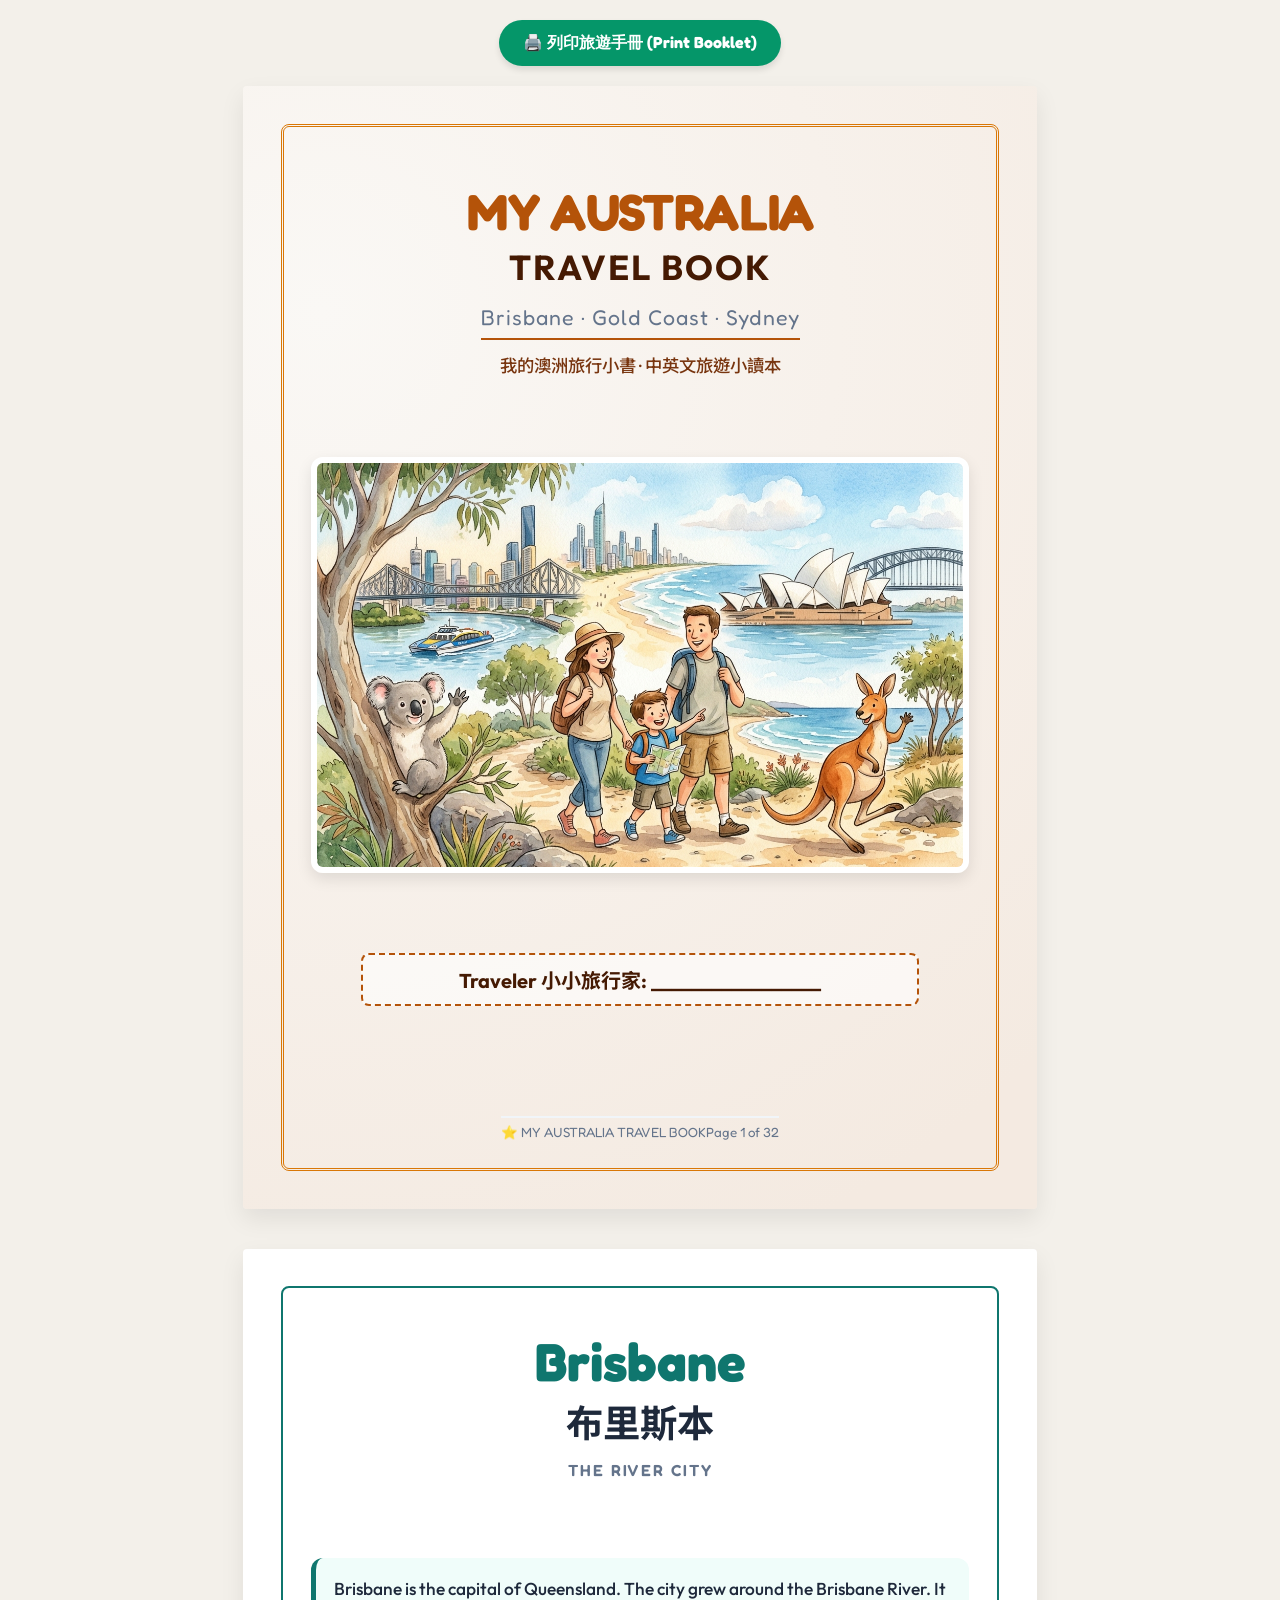
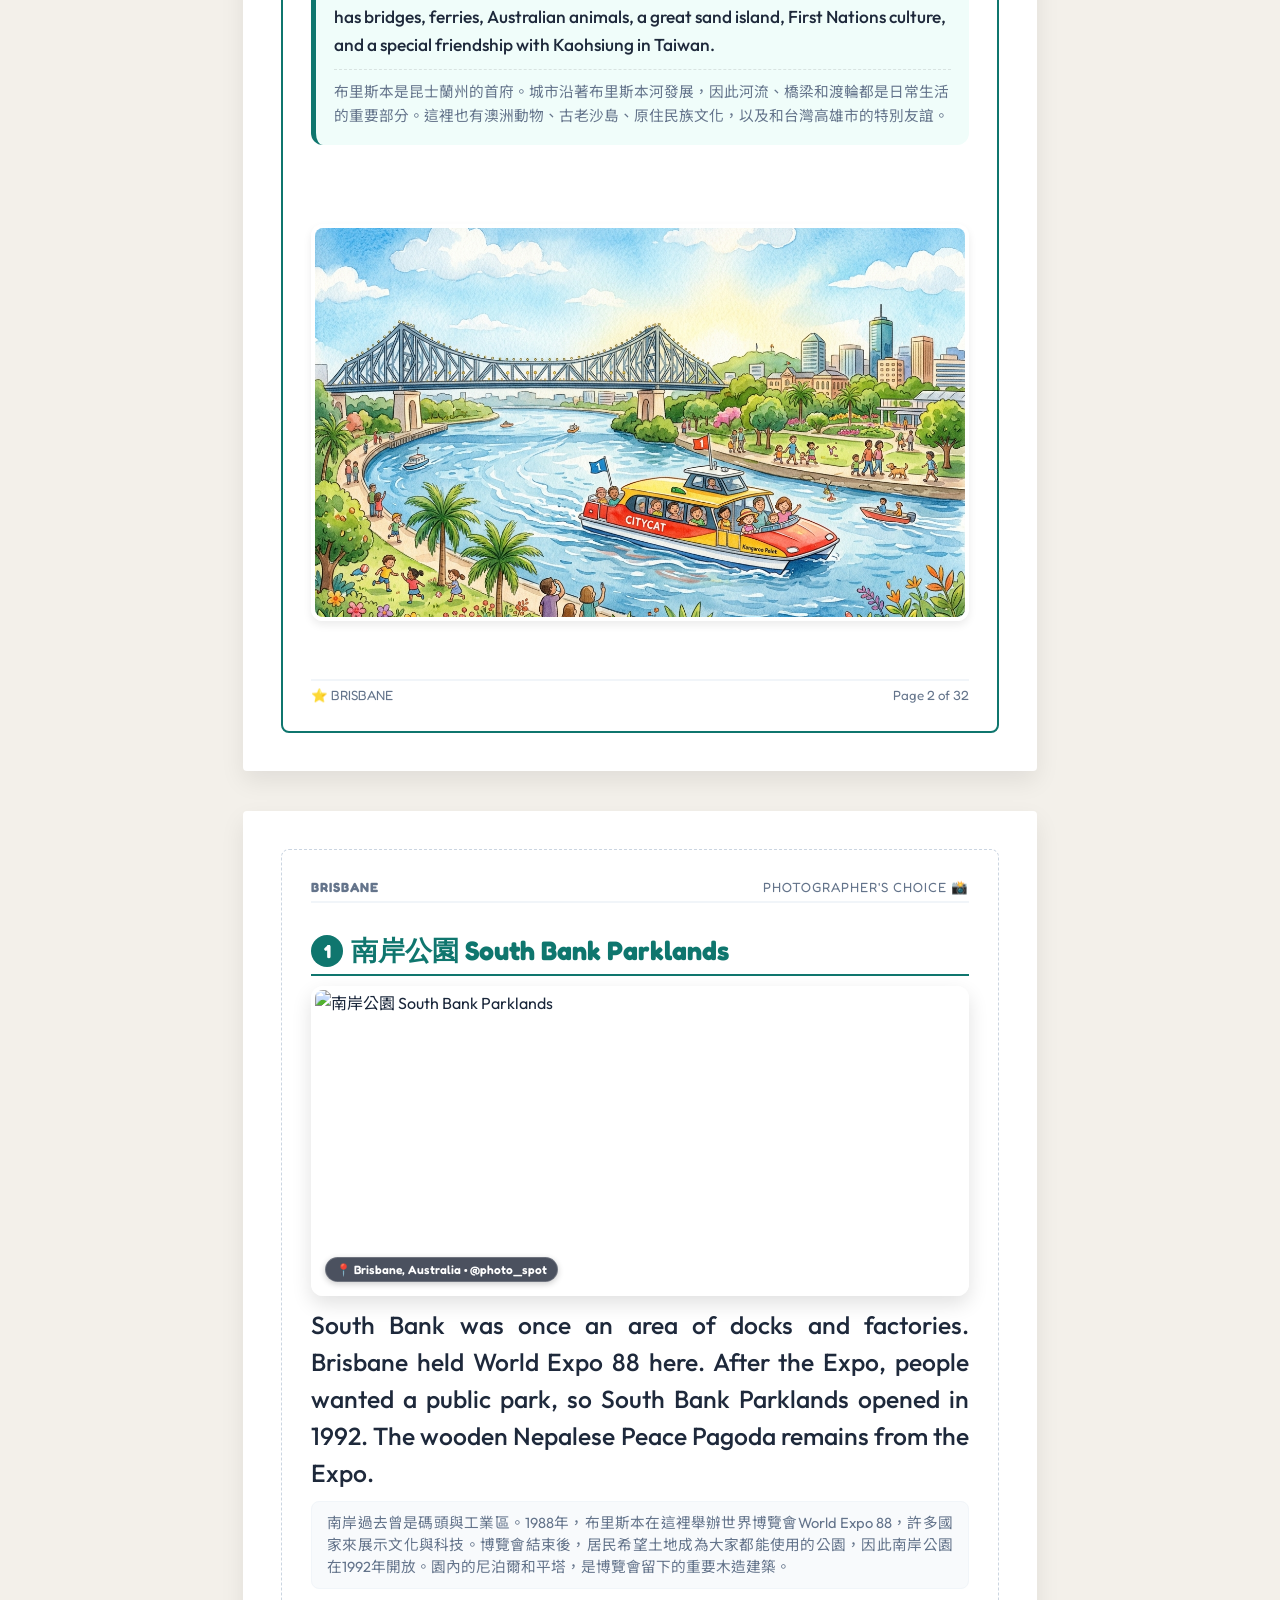
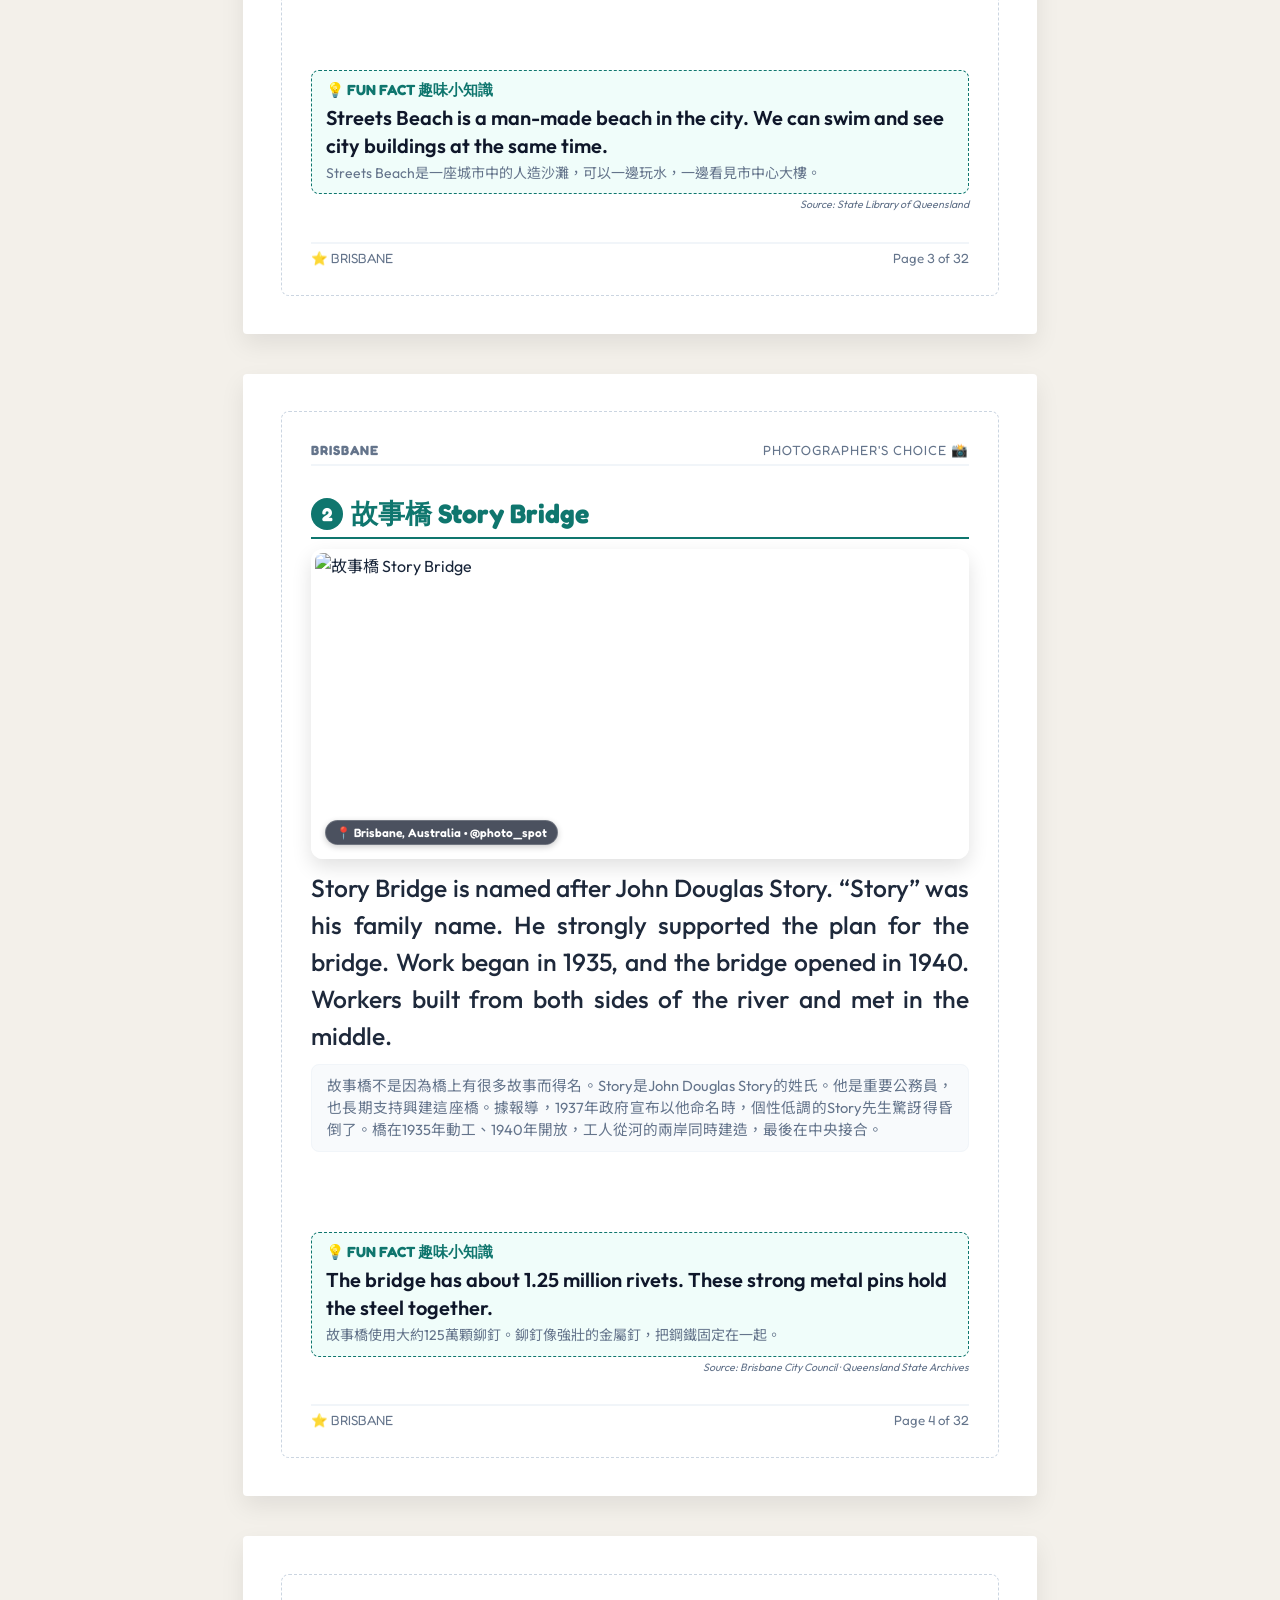
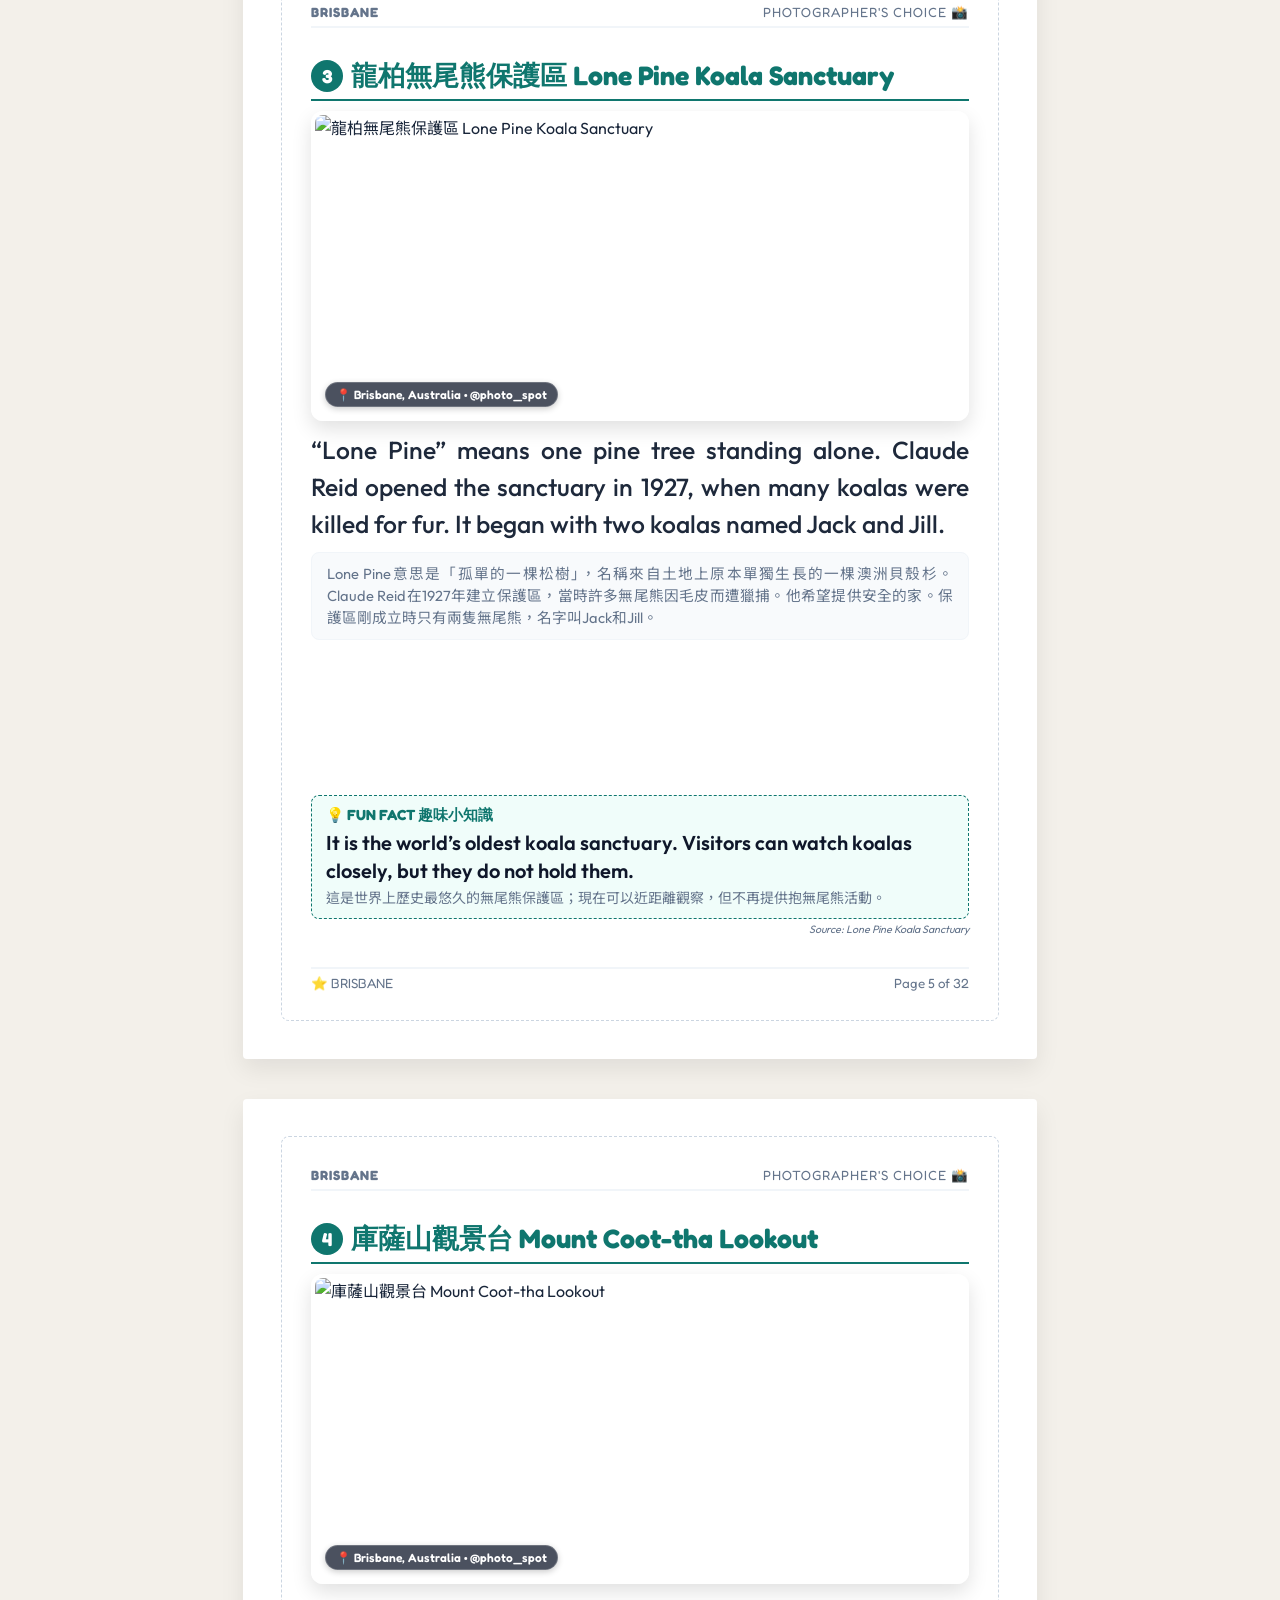
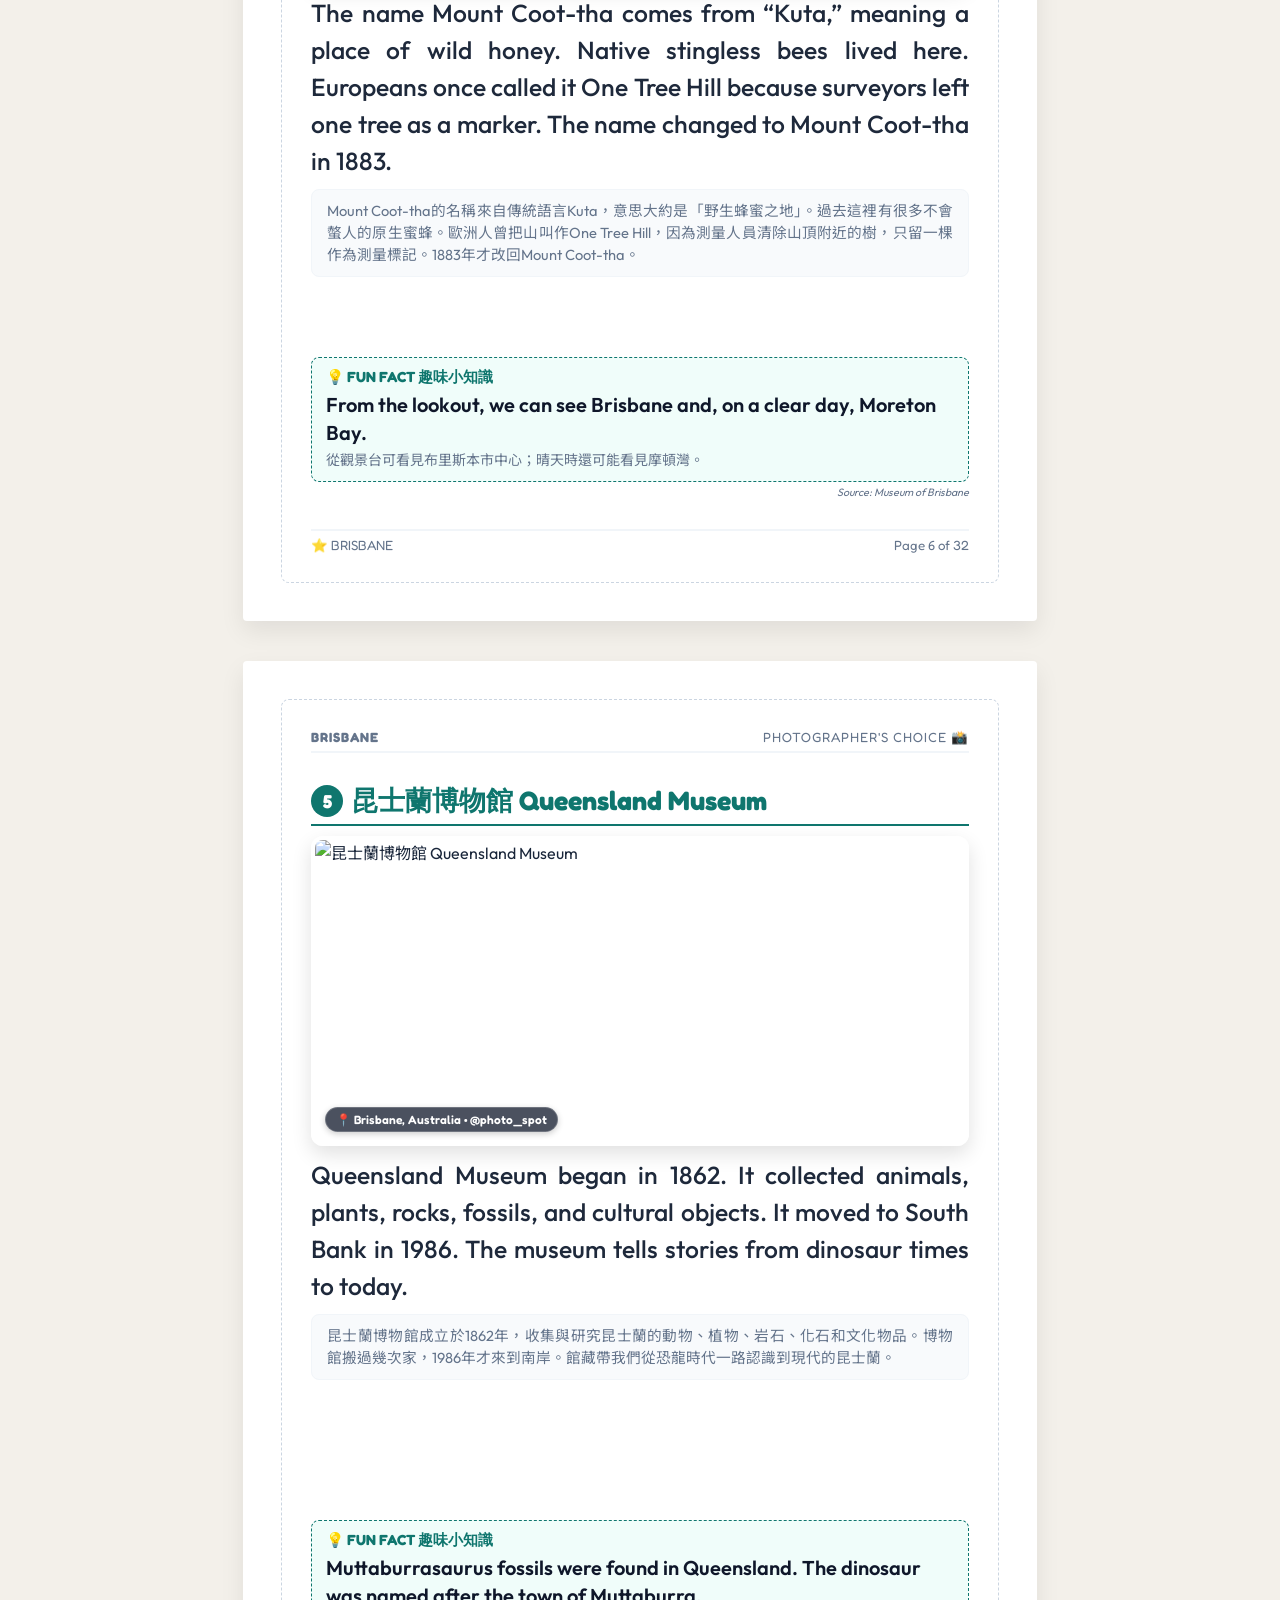
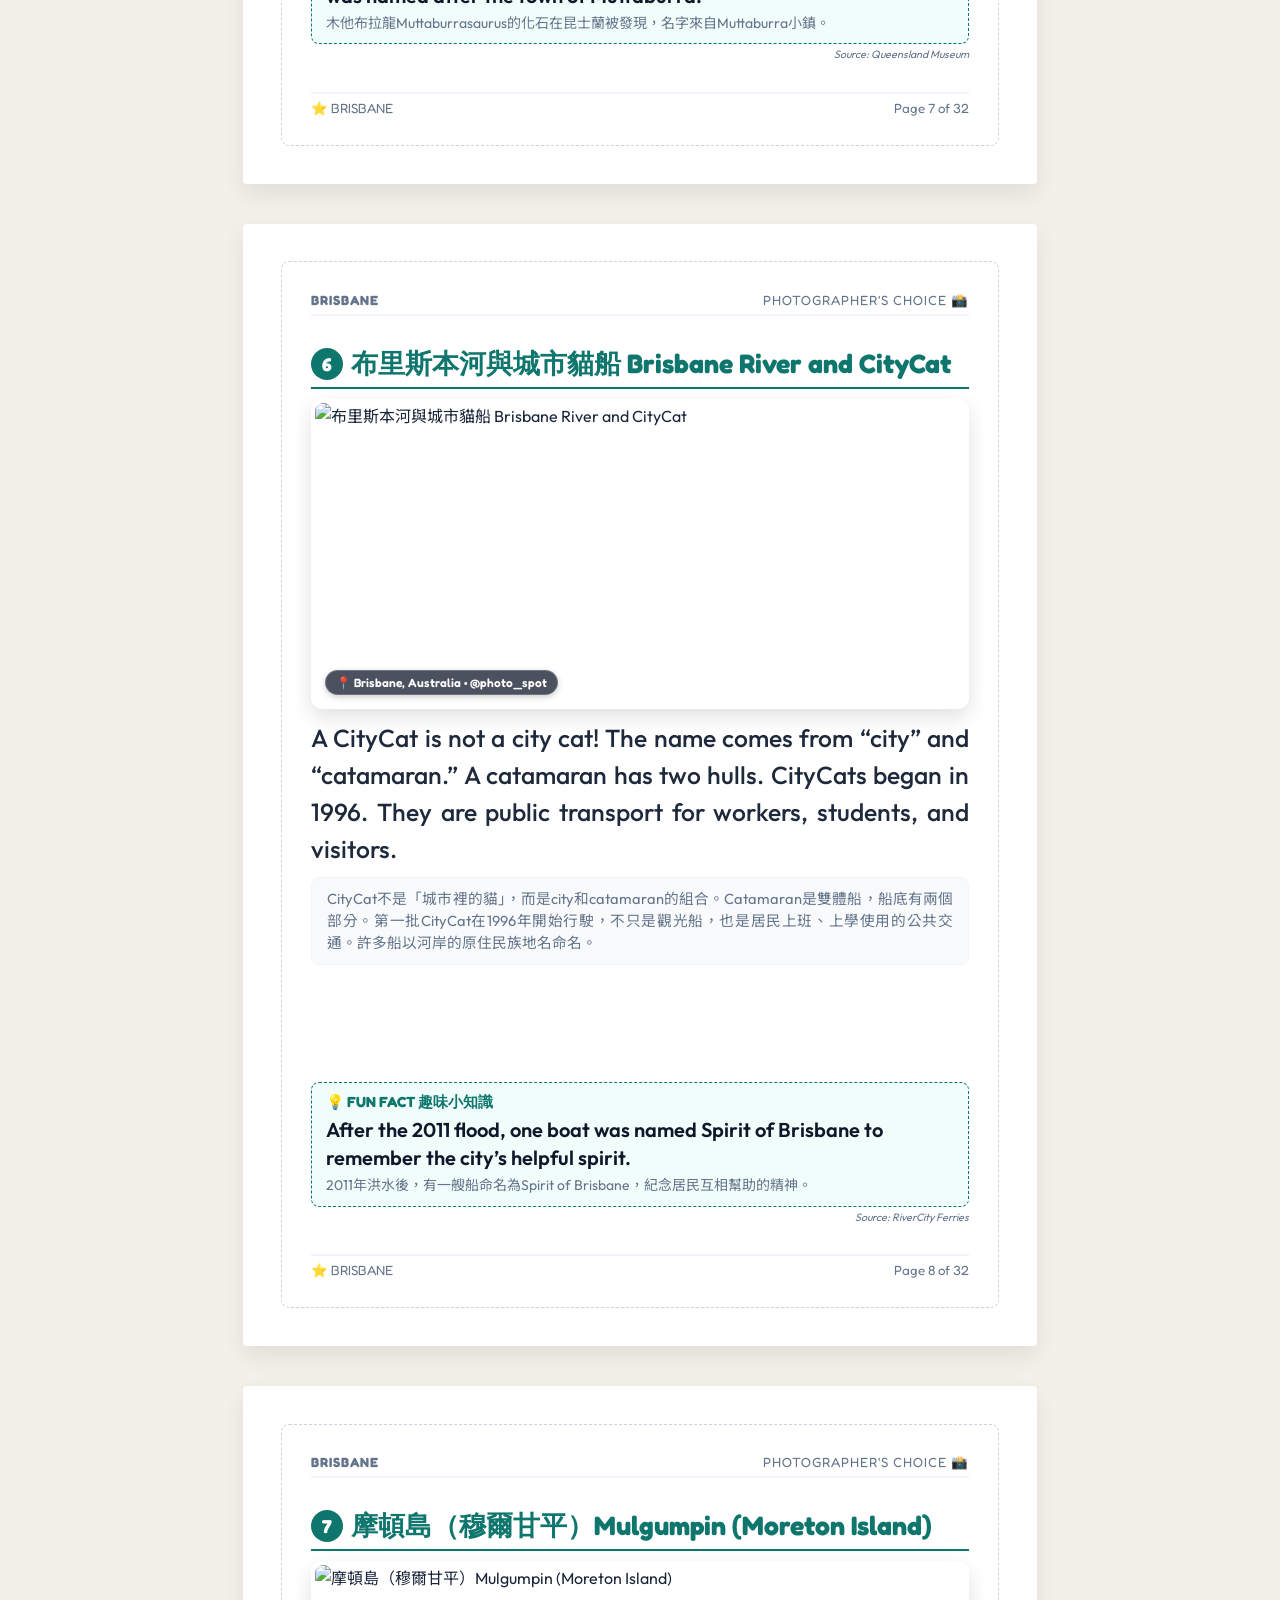
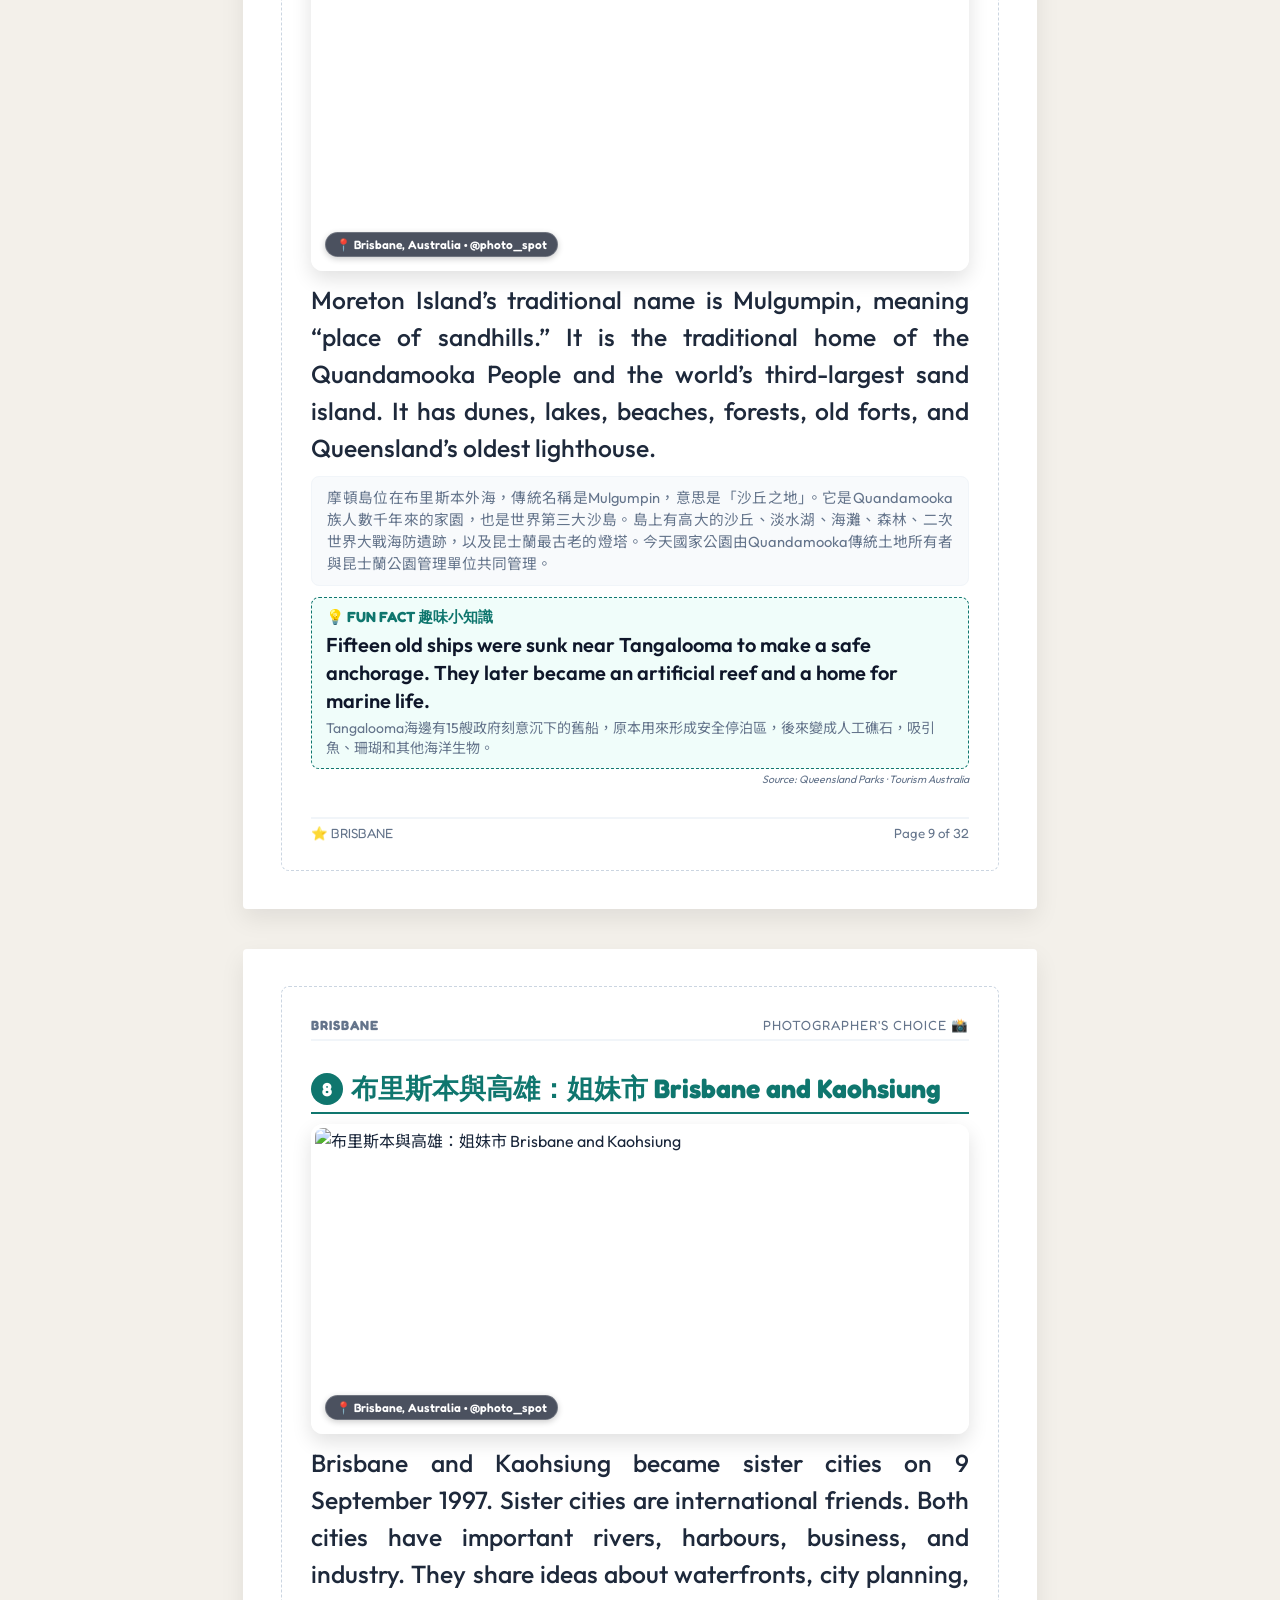
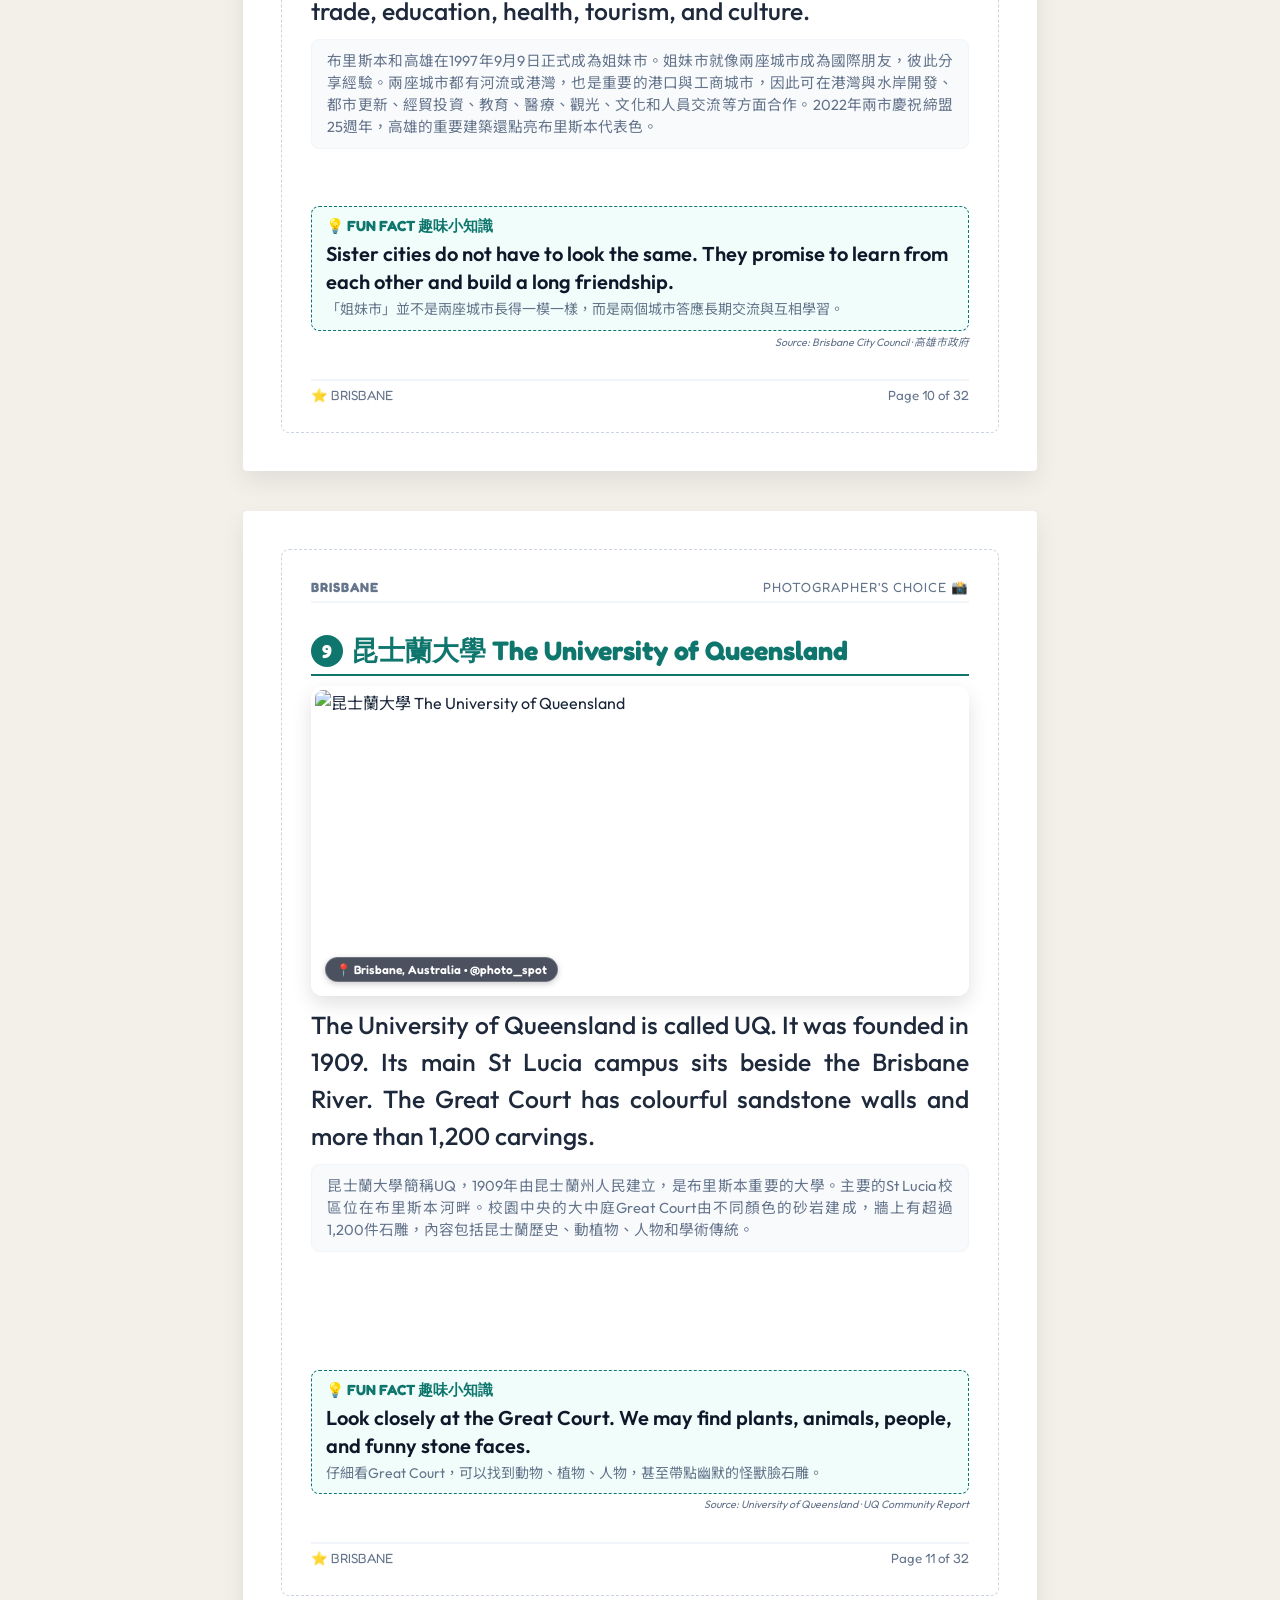
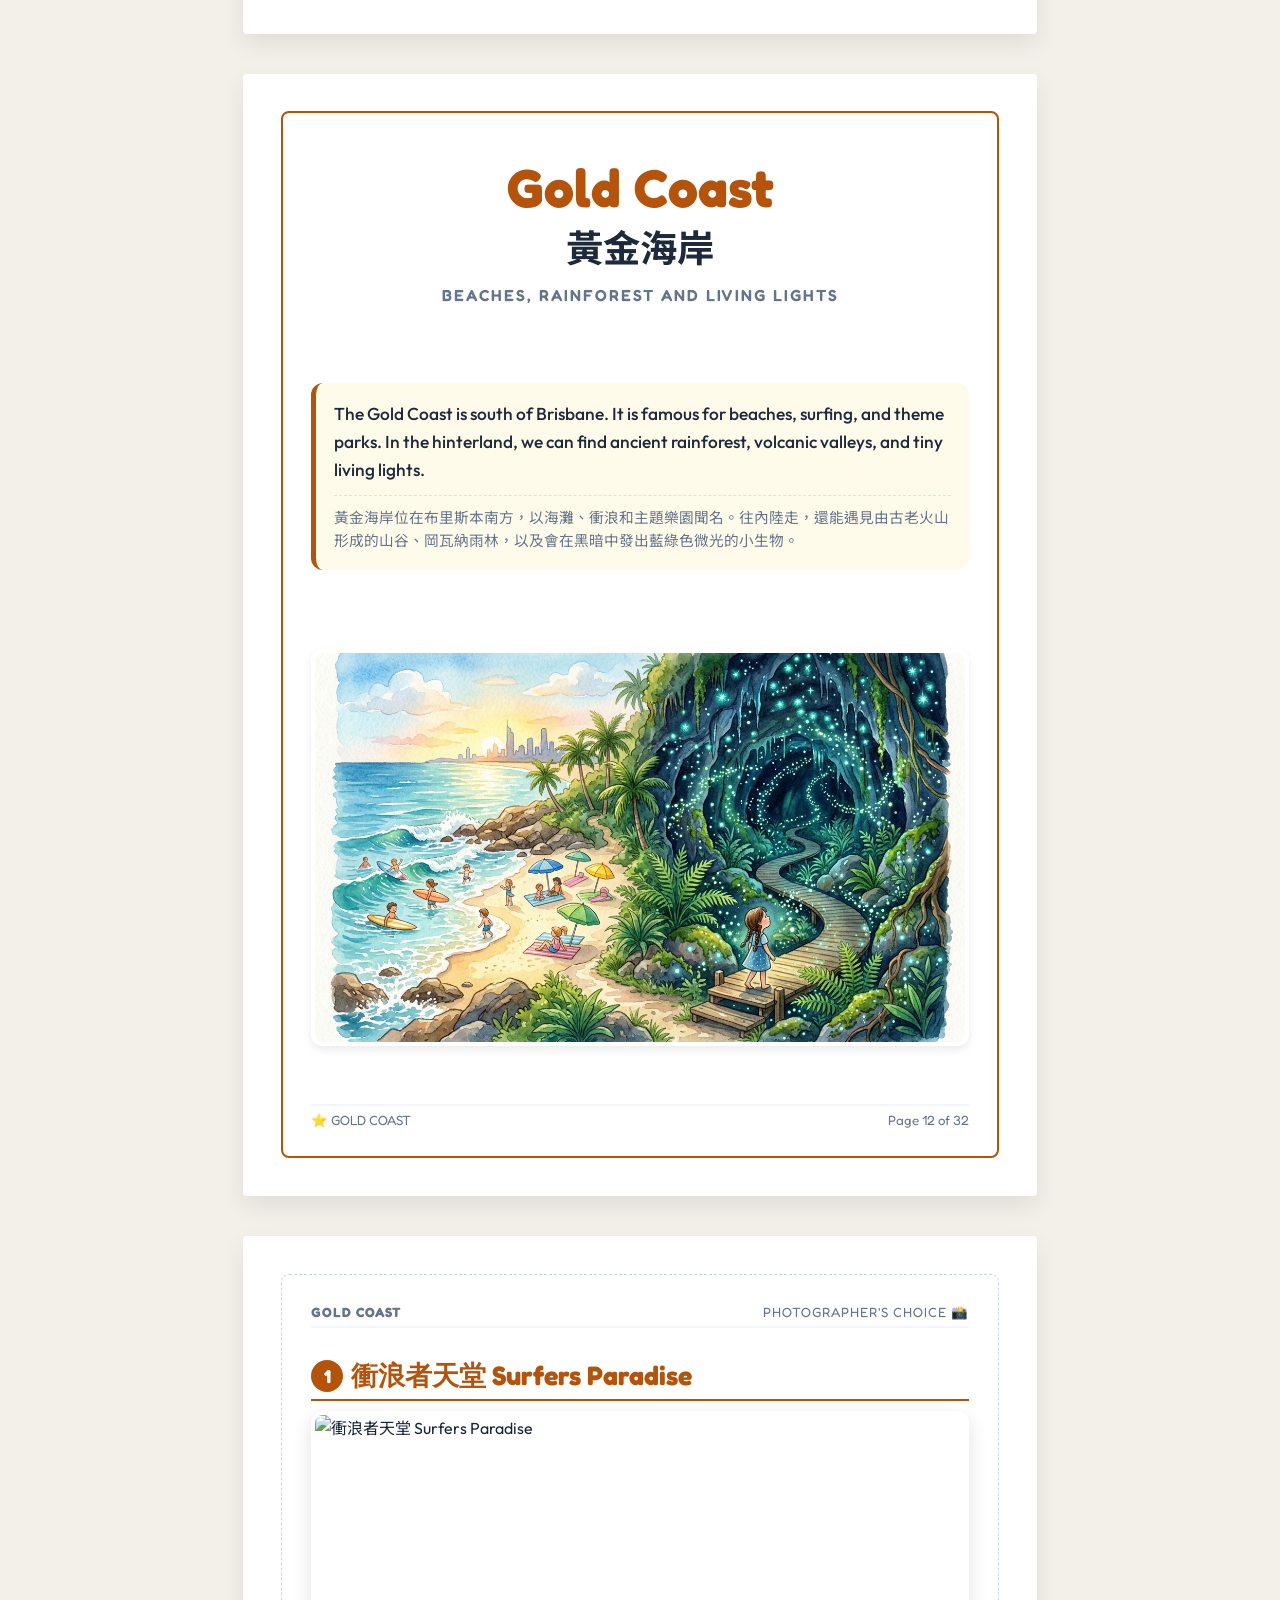
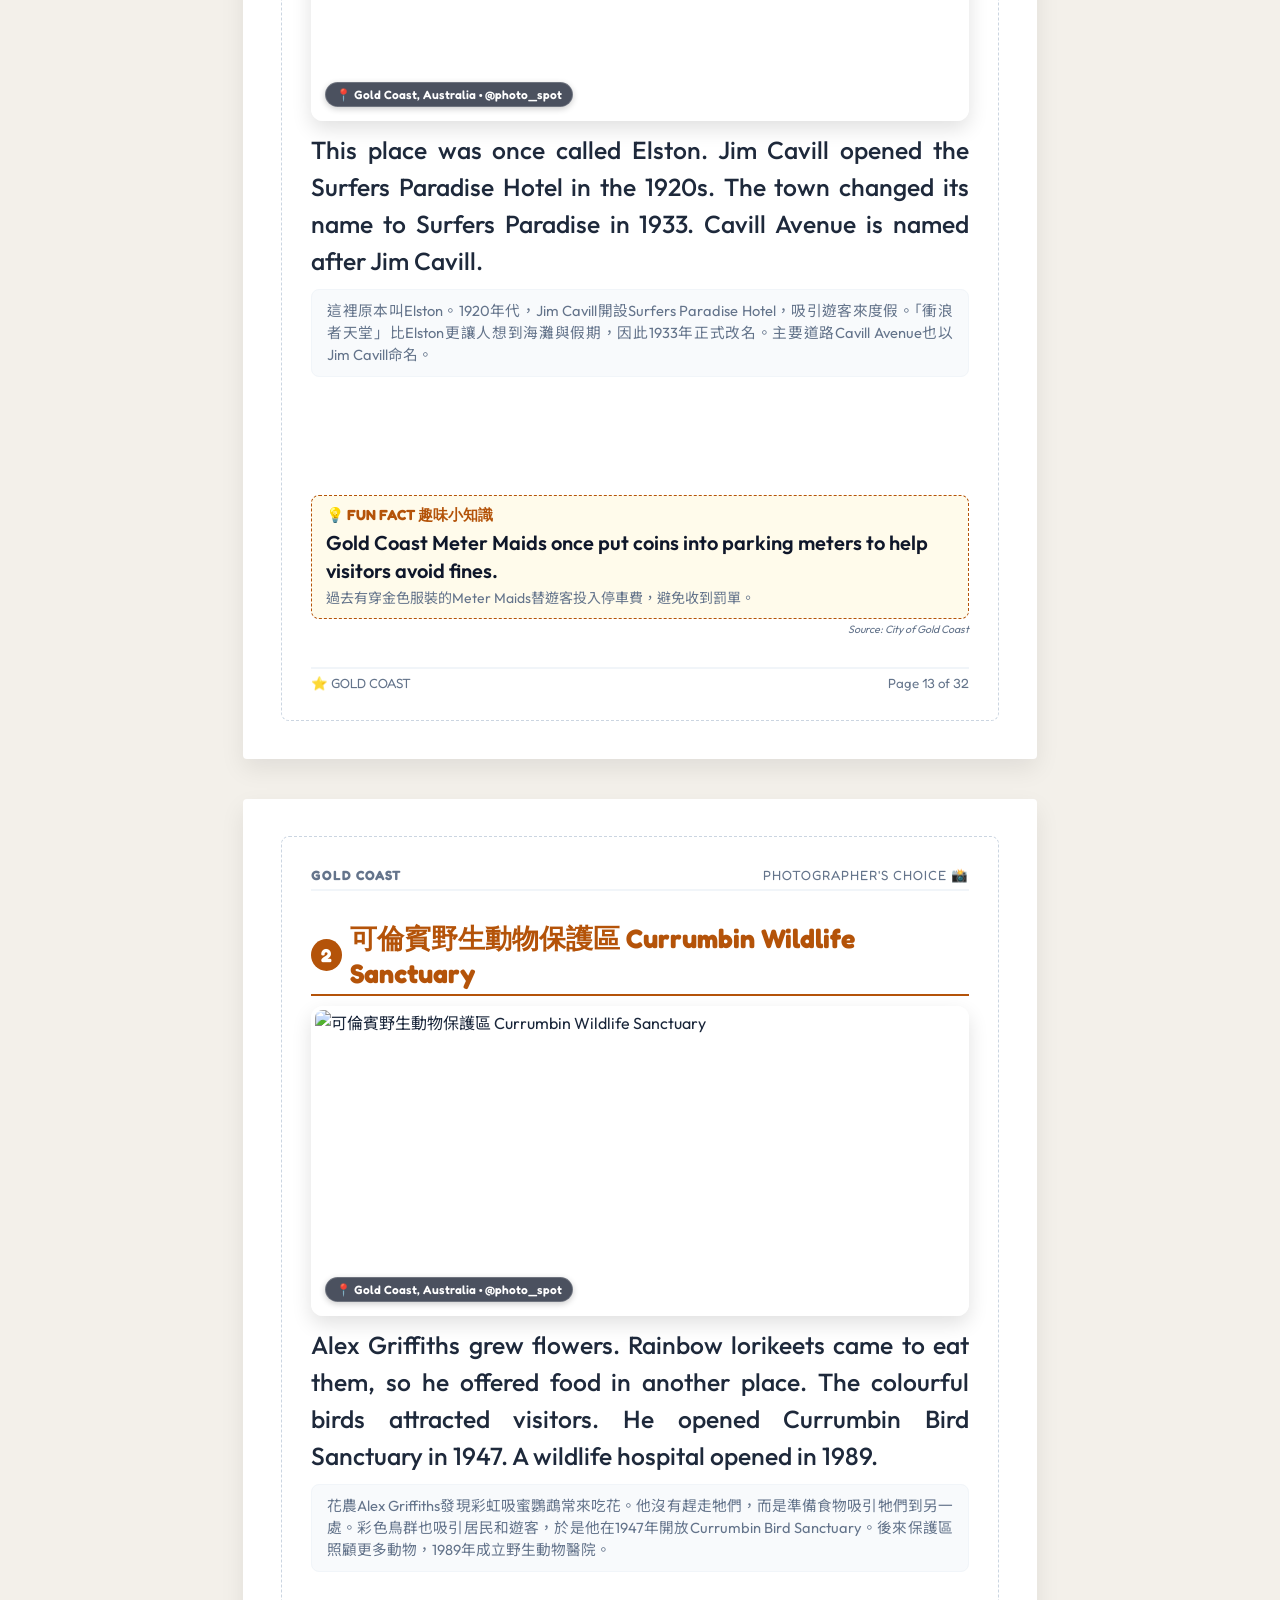
==== commit c9dffd32: "Upgrade photos to IG photographer travel aesthetic with location badges" ====
--- a/travel_book.html
+++ b/travel_book.html
@@ -348,13 +348,15 @@
             font-size: 14pt;
         }
 
+        /* Photographer / IG Style Photo Frame */
         .attraction-img-container {
+            position: relative;
             width: 100%;
-            height: 80mm;
+            height: 82mm;
             border-radius: var(--border-radius);
             overflow: hidden;
             border: 4px solid white;
-            box-shadow: 0 4px 8px rgba(0,0,0,0.06);
+            box-shadow: 0 8px 20px rgba(0,0,0,0.12);
             margin-bottom: 10px;
         }
 
@@ -362,6 +364,28 @@
             width: 100%;
             height: 100%;
             object-fit: cover;
+            filter: contrast(1.04) saturate(1.08);
+            transition: transform 0.3s ease;
+        }
+
+        /* IG Style Location Tag Badge */
+        .ig-badge {
+            position: absolute;
+            bottom: 10px;
+            left: 10px;
+            background: rgba(15, 23, 42, 0.75);
+            backdrop-filter: blur(4px);
+            color: #ffffff;
+            font-family: 'Fredoka', sans-serif;
+            font-size: 9pt;
+            font-weight: 600;
+            padding: 4px 10px;
+            border-radius: 20px;
+            display: flex;
+            align-items: center;
+            gap: 4px;
+            box-shadow: 0 2px 6px rgba(0,0,0,0.2);
+            border: 1px solid rgba(255,255,255,0.2);
         }
 
         /* English font doubled in size as requested: ~18-20pt */
@@ -407,7 +431,6 @@
             text-transform: uppercase;
         }
 
-        /* English font in fun fact doubled size: ~15pt */
         .funfact-text-en {
             font-size: 15pt;
             font-weight: 600;
@@ -498,7 +521,7 @@
         }
 
         .glowworm-card-desc-en {
-            font-size: 14.5pt; /* Slightly smaller for fitting two on a page, but still very large */
+            font-size: 14.5pt;
             font-weight: 500;
             line-height: 1.5;
             color: #ffffff;
@@ -511,7 +534,6 @@
             line-height: 1.5;
         }
 
-        /* Drawing Box for Glow-worms */
         .drawing-box-container {
             width: 100%;
             height: 90mm;
@@ -641,6 +663,13 @@
                 size: A4;
                 margin: 0;
             }
+
+            .ig-badge {
+                border: 1px solid #ffffff;
+                background: #0f172a !important;
+                -webkit-print-color-adjust: exact;
+                print-color-adjust: exact;
+            }
         }
     </style>
 </head>
@@ -699,7 +728,7 @@
         <div class="page brisbane-theme">
             <div class="page-header">
                 <span class="city-tag">BRISBANE</span>
-                <span>EXPLORER GUIDE</span>
+                <span>PHOTOGRAPHER'S CHOICE 📸</span>
             </div>
             <div class="page-content">
                 <div class="attraction-wrapper">
@@ -710,7 +739,8 @@
                         </h4>
                         
                         <div class="attraction-img-container">
-                            <img src="https://images.unsplash.com/photo-1590233649603-4e8c3b9b4d47?auto=format&fit=crop&w=800&q=80" alt="南岸公園 South Bank Parklands" class="attraction-img" loading="lazy">
+                            <img src="https://images.unsplash.com/photo-1549474843-ed8398284534?auto=format&fit=crop&w=1200&q=80" alt="南岸公園 South Bank Parklands" class="attraction-img" loading="lazy">
+                            <div class="ig-badge">📍 Brisbane, Australia &bull; @photo_spot</div>
                         </div>
                         
                         <p class="attraction-desc-en">South Bank was once an area of docks and factories. Brisbane held World Expo 88 here. After the Expo, people wanted a public park, so South Bank Parklands opened in 1992. The wooden Nepalese Peace Pagoda remains from the Expo.</p>
@@ -737,7 +767,7 @@
         <div class="page brisbane-theme">
             <div class="page-header">
                 <span class="city-tag">BRISBANE</span>
-                <span>EXPLORER GUIDE</span>
+                <span>PHOTOGRAPHER'S CHOICE 📸</span>
             </div>
             <div class="page-content">
                 <div class="attraction-wrapper">
@@ -748,7 +778,8 @@
                         </h4>
                         
                         <div class="attraction-img-container">
-                            <img src="https://images.unsplash.com/photo-1549849171-09f62448c5dd?auto=format&fit=crop&w=800&q=80" alt="故事橋 Story Bridge" class="attraction-img" loading="lazy">
+                            <img src="https://images.unsplash.com/photo-1563294329-873d9d3f1a0e?auto=format&fit=crop&w=1200&q=80" alt="故事橋 Story Bridge" class="attraction-img" loading="lazy">
+                            <div class="ig-badge">📍 Brisbane, Australia &bull; @photo_spot</div>
                         </div>
                         
                         <p class="attraction-desc-en">Story Bridge is named after John Douglas Story. “Story” was his family name. He strongly supported the plan for the bridge. Work began in 1935, and the bridge opened in 1940. Workers built from both sides of the river and met in the middle.</p>
@@ -775,7 +806,7 @@
         <div class="page brisbane-theme">
             <div class="page-header">
                 <span class="city-tag">BRISBANE</span>
-                <span>EXPLORER GUIDE</span>
+                <span>PHOTOGRAPHER'S CHOICE 📸</span>
             </div>
             <div class="page-content">
                 <div class="attraction-wrapper">
@@ -786,7 +817,8 @@
                         </h4>
                         
                         <div class="attraction-img-container">
-                            <img src="https://images.unsplash.com/photo-1546182990-dffeafbe841d?auto=format&fit=crop&w=800&q=80" alt="龍柏無尾熊保護區 Lone Pine Koala Sanctuary" class="attraction-img" loading="lazy">
+                            <img src="https://images.unsplash.com/photo-1546182990-dffeafbe841d?auto=format&fit=crop&w=1200&q=80" alt="龍柏無尾熊保護區 Lone Pine Koala Sanctuary" class="attraction-img" loading="lazy">
+                            <div class="ig-badge">📍 Brisbane, Australia &bull; @photo_spot</div>
                         </div>
                         
                         <p class="attraction-desc-en">“Lone Pine” means one pine tree standing alone. Claude Reid opened the sanctuary in 1927, when many koalas were killed for fur. It began with two koalas named Jack and Jill.</p>
@@ -813,7 +845,7 @@
         <div class="page brisbane-theme">
             <div class="page-header">
                 <span class="city-tag">BRISBANE</span>
-                <span>EXPLORER GUIDE</span>
+                <span>PHOTOGRAPHER'S CHOICE 📸</span>
             </div>
             <div class="page-content">
                 <div class="attraction-wrapper">
@@ -824,7 +856,8 @@
                         </h4>
                         
                         <div class="attraction-img-container">
-                            <img src="https://images.unsplash.com/photo-1510546020578-a35ad983d955?auto=format&fit=crop&w=800&q=80" alt="庫薩山觀景台 Mount Coot-tha Lookout" class="attraction-img" loading="lazy">
+                            <img src="https://images.unsplash.com/photo-1510546020578-a35ad983d955?auto=format&fit=crop&w=1200&q=80" alt="庫薩山觀景台 Mount Coot-tha Lookout" class="attraction-img" loading="lazy">
+                            <div class="ig-badge">📍 Brisbane, Australia &bull; @photo_spot</div>
                         </div>
                         
                         <p class="attraction-desc-en">The name Mount Coot-tha comes from “Kuta,” meaning a place of wild honey. Native stingless bees lived here. Europeans once called it One Tree Hill because surveyors left one tree as a marker. The name changed to Mount Coot-tha in 1883.</p>
@@ -851,7 +884,7 @@
         <div class="page brisbane-theme">
             <div class="page-header">
                 <span class="city-tag">BRISBANE</span>
-                <span>EXPLORER GUIDE</span>
+                <span>PHOTOGRAPHER'S CHOICE 📸</span>
             </div>
             <div class="page-content">
                 <div class="attraction-wrapper">
@@ -862,7 +895,8 @@
                         </h4>
                         
                         <div class="attraction-img-container">
-                            <img src="https://images.unsplash.com/photo-1501290741922-b56c0d0974cf?auto=format&fit=crop&w=800&q=80" alt="昆士蘭博物館 Queensland Museum" class="attraction-img" loading="lazy">
+                            <img src="https://images.unsplash.com/photo-1569003339405-ea396a5a8a90?auto=format&fit=crop&w=1200&q=80" alt="昆士蘭博物館 Queensland Museum" class="attraction-img" loading="lazy">
+                            <div class="ig-badge">📍 Brisbane, Australia &bull; @photo_spot</div>
                         </div>
                         
                         <p class="attraction-desc-en">Queensland Museum began in 1862. It collected animals, plants, rocks, fossils, and cultural objects. It moved to South Bank in 1986. The museum tells stories from dinosaur times to today.</p>
@@ -889,7 +923,7 @@
         <div class="page brisbane-theme">
             <div class="page-header">
                 <span class="city-tag">BRISBANE</span>
-                <span>EXPLORER GUIDE</span>
+                <span>PHOTOGRAPHER'S CHOICE 📸</span>
             </div>
             <div class="page-content">
                 <div class="attraction-wrapper">
@@ -900,7 +934,8 @@
                         </h4>
                         
                         <div class="attraction-img-container">
-                            <img src="https://images.unsplash.com/photo-1555244162-803834f70033?auto=format&fit=crop&w=800&q=80" alt="布里斯本河與城市貓船 Brisbane River and CityCat" class="attraction-img" loading="lazy">
+                            <img src="https://images.unsplash.com/photo-1601042879364-f3947d3f9c16?auto=format&fit=crop&w=1200&q=80" alt="布里斯本河與城市貓船 Brisbane River and CityCat" class="attraction-img" loading="lazy">
+                            <div class="ig-badge">📍 Brisbane, Australia &bull; @photo_spot</div>
                         </div>
                         
                         <p class="attraction-desc-en">A CityCat is not a city cat! The name comes from “city” and “catamaran.” A catamaran has two hulls. CityCats began in 1996. They are public transport for workers, students, and visitors.</p>
@@ -927,7 +962,7 @@
         <div class="page brisbane-theme">
             <div class="page-header">
                 <span class="city-tag">BRISBANE</span>
-                <span>EXPLORER GUIDE</span>
+                <span>PHOTOGRAPHER'S CHOICE 📸</span>
             </div>
             <div class="page-content">
                 <div class="attraction-wrapper">
@@ -938,7 +973,8 @@
                         </h4>
                         
                         <div class="attraction-img-container">
-                            <img src="https://images.unsplash.com/photo-1507525428034-b723cf961d3e?auto=format&fit=crop&w=800&q=80" alt="摩頓島（穆爾甘平）Mulgumpin (Moreton Island)" class="attraction-img" loading="lazy">
+                            <img src="https://images.unsplash.com/photo-1507525428034-b723cf961d3e?auto=format&fit=crop&w=1200&q=80" alt="摩頓島（穆爾甘平）Mulgumpin (Moreton Island)" class="attraction-img" loading="lazy">
+                            <div class="ig-badge">📍 Brisbane, Australia &bull; @photo_spot</div>
                         </div>
                         
                         <p class="attraction-desc-en">Moreton Island’s traditional name is Mulgumpin, meaning “place of sandhills.” It is the traditional home of the Quandamooka People and the world’s third-largest sand island. It has dunes, lakes, beaches, forests, old forts, and Queensland’s oldest lighthouse.</p>
@@ -965,7 +1001,7 @@
         <div class="page brisbane-theme">
             <div class="page-header">
                 <span class="city-tag">BRISBANE</span>
-                <span>EXPLORER GUIDE</span>
+                <span>PHOTOGRAPHER'S CHOICE 📸</span>
             </div>
             <div class="page-content">
                 <div class="attraction-wrapper">
@@ -976,7 +1012,8 @@
                         </h4>
                         
                         <div class="attraction-img-container">
-                            <img src="https://images.unsplash.com/photo-1611718037158-b118b6e2fe6e?auto=format&fit=crop&w=800&q=80" alt="布里斯本與高雄：姐妹市 Brisbane and Kaohsiung" class="attraction-img" loading="lazy">
+                            <img src="https://images.unsplash.com/photo-1611718037158-b118b6e2fe6e?auto=format&fit=crop&w=1200&q=80" alt="布里斯本與高雄：姐妹市 Brisbane and Kaohsiung" class="attraction-img" loading="lazy">
+                            <div class="ig-badge">📍 Brisbane, Australia &bull; @photo_spot</div>
                         </div>
                         
                         <p class="attraction-desc-en">Brisbane and Kaohsiung became sister cities on 9 September 1997. Sister cities are international friends. Both cities have important rivers, harbours, business, and industry. They share ideas about waterfronts, city planning, trade, education, health, tourism, and culture.</p>
@@ -1003,7 +1040,7 @@
         <div class="page brisbane-theme">
             <div class="page-header">
                 <span class="city-tag">BRISBANE</span>
-                <span>EXPLORER GUIDE</span>
+                <span>PHOTOGRAPHER'S CHOICE 📸</span>
             </div>
             <div class="page-content">
                 <div class="attraction-wrapper">
@@ -1014,7 +1051,8 @@
                         </h4>
                         
                         <div class="attraction-img-container">
-                            <img src="https://images.unsplash.com/photo-1523050854058-8df90110c9f1?auto=format&fit=crop&w=800&q=80" alt="昆士蘭大學 The University of Queensland" class="attraction-img" loading="lazy">
+                            <img src="https://images.unsplash.com/photo-1541339907198-e08756dedf3f?auto=format&fit=crop&w=1200&q=80" alt="昆士蘭大學 The University of Queensland" class="attraction-img" loading="lazy">
+                            <div class="ig-badge">📍 Brisbane, Australia &bull; @photo_spot</div>
                         </div>
                         
                         <p class="attraction-desc-en">The University of Queensland is called UQ. It was founded in 1909. Its main St Lucia campus sits beside the Brisbane River. The Great Court has colourful sandstone walls and more than 1,200 carvings.</p>
@@ -1064,7 +1102,7 @@
         <div class="page goldcoast-theme">
             <div class="page-header">
                 <span class="city-tag">GOLD COAST</span>
-                <span>EXPLORER GUIDE</span>
+                <span>PHOTOGRAPHER'S CHOICE 📸</span>
             </div>
             <div class="page-content">
                 <div class="attraction-wrapper">
@@ -1075,7 +1113,8 @@
                         </h4>
                         
                         <div class="attraction-img-container">
-                            <img src="https://images.unsplash.com/photo-1544913776-90c1223073a3?auto=format&fit=crop&w=800&q=80" alt="衝浪者天堂 Surfers Paradise" class="attraction-img" loading="lazy">
+                            <img src="https://images.unsplash.com/photo-1506973035872-a4ec16b8e8d9?auto=format&fit=crop&w=1200&q=80" alt="衝浪者天堂 Surfers Paradise" class="attraction-img" loading="lazy">
+                            <div class="ig-badge">📍 Gold Coast, Australia &bull; @photo_spot</div>
                         </div>
                         
                         <p class="attraction-desc-en">This place was once called Elston. Jim Cavill opened the Surfers Paradise Hotel in the 1920s. The town changed its name to Surfers Paradise in 1933. Cavill Avenue is named after Jim Cavill.</p>
@@ -1102,7 +1141,7 @@
         <div class="page goldcoast-theme">
             <div class="page-header">
                 <span class="city-tag">GOLD COAST</span>
-                <span>EXPLORER GUIDE</span>
+                <span>PHOTOGRAPHER'S CHOICE 📸</span>
             </div>
             <div class="page-content">
                 <div class="attraction-wrapper">
@@ -1113,7 +1152,8 @@
                         </h4>
                         
                         <div class="attraction-img-container">
-                            <img src="https://images.unsplash.com/photo-1612024782955-49fae79e42bb?auto=format&fit=crop&w=800&q=80" alt="可倫賓野生動物保護區 Currumbin Wildlife Sanctuary" class="attraction-img" loading="lazy">
+                            <img src="https://images.unsplash.com/photo-1612024782955-49fae79e42bb?auto=format&fit=crop&w=1200&q=80" alt="可倫賓野生動物保護區 Currumbin Wildlife Sanctuary" class="attraction-img" loading="lazy">
+                            <div class="ig-badge">📍 Gold Coast, Australia &bull; @photo_spot</div>
                         </div>
                         
                         <p class="attraction-desc-en">Alex Griffiths grew flowers. Rainbow lorikeets came to eat them, so he offered food in another place. The colourful birds attracted visitors. He opened Currumbin Bird Sanctuary in 1947. A wildlife hospital opened in 1989.</p>
@@ -1140,7 +1180,7 @@
         <div class="page goldcoast-theme">
             <div class="page-header">
                 <span class="city-tag">GOLD COAST</span>
-                <span>EXPLORER GUIDE</span>
+                <span>PHOTOGRAPHER'S CHOICE 📸</span>
             </div>
             <div class="page-content">
                 <div class="attraction-wrapper">
@@ -1151,7 +1191,8 @@
                         </h4>
                         
                         <div class="attraction-img-container">
-                            <img src="https://images.unsplash.com/photo-1534447677768-be436bb09401?auto=format&fit=crop&w=800&q=80" alt="華納兄弟電影世界 Warner Bros. Movie World" class="attraction-img" loading="lazy">
+                            <img src="https://images.unsplash.com/photo-1513889961551-628c1e5e2ee9?auto=format&fit=crop&w=1200&q=80" alt="華納兄弟電影世界 Warner Bros. Movie World" class="attraction-img" loading="lazy">
+                            <div class="ig-badge">📍 Gold Coast, Australia &bull; @photo_spot</div>
                         </div>
                         
                         <p class="attraction-desc-en">Movie World opened in 1991 beside real film studios. Early attractions showed how pretend explosions, car chases, and stunts were made. Movie stars and Bugs Bunny joined the opening celebration.</p>
@@ -1178,7 +1219,7 @@
         <div class="page goldcoast-theme">
             <div class="page-header">
                 <span class="city-tag">GOLD COAST</span>
-                <span>EXPLORER GUIDE</span>
+                <span>PHOTOGRAPHER'S CHOICE 📸</span>
             </div>
             <div class="page-content">
                 <div class="attraction-wrapper">
@@ -1189,7 +1230,8 @@
                         </h4>
                         
                         <div class="attraction-img-container">
-                            <img src="https://images.unsplash.com/photo-1570473541596-22418e61c3fd?auto=format&fit=crop&w=800&q=80" alt="海洋世界 Sea World" class="attraction-img" loading="lazy">
+                            <img src="https://images.unsplash.com/photo-1570473541596-22418e61c3fd?auto=format&fit=crop&w=1200&q=80" alt="海洋世界 Sea World" class="attraction-img" loading="lazy">
+                            <div class="ig-badge">📍 Gold Coast, Australia &bull; @photo_spot</div>
                         </div>
                         
                         <p class="attraction-desc-en">Sea World began as a water-ski show. It moved to The Spit and opened in 1971. Later, it added marine animals, learning activities, rescue work, and rides.</p>
@@ -1216,7 +1258,7 @@
         <div class="page goldcoast-theme">
             <div class="page-header">
                 <span class="city-tag">GOLD COAST</span>
-                <span>EXPLORER GUIDE</span>
+                <span>PHOTOGRAPHER'S CHOICE 📸</span>
             </div>
             <div class="page-content">
                 <div class="attraction-wrapper">
@@ -1227,7 +1269,8 @@
                         </h4>
                         
                         <div class="attraction-img-container">
-                            <img src="https://images.unsplash.com/photo-1486406146926-c627a92ad1ab?auto=format&fit=crop&w=800&q=80" alt="Q1大樓與SkyPoint觀景台" class="attraction-img" loading="lazy">
+                            <img src="https://images.unsplash.com/photo-1579621970795-87faff3f900a?auto=format&fit=crop&w=1200&q=80" alt="Q1大樓與SkyPoint觀景台" class="attraction-img" loading="lazy">
+                            <div class="ig-badge">📍 Gold Coast, Australia &bull; @photo_spot</div>
                         </div>
                         
                         <p class="attraction-desc-en">Q1 means “Queensland Number One.” It was completed in 2005 and is about 322.5 metres tall, including its spire. Its shape was inspired by the Sydney Olympic torch and the Sydney Opera House.</p>
@@ -1254,7 +1297,7 @@
         <div class="page goldcoast-theme">
             <div class="page-header">
                 <span class="city-tag">GOLD COAST</span>
-                <span>EXPLORER GUIDE</span>
+                <span>PHOTOGRAPHER'S CHOICE 📸</span>
             </div>
             <div class="page-content">
                 <div class="attraction-wrapper">
@@ -1265,7 +1308,8 @@
                         </h4>
                         
                         <div class="attraction-img-container">
-                            <img src="https://images.unsplash.com/photo-1473448912268-2022ce9509d8?auto=format&fit=crop&w=800&q=80" alt="春溪國家公園與天然橋 Springbrook and Natural Bridge" class="attraction-img" loading="lazy">
+                            <img src="https://images.unsplash.com/photo-1447752875215-b2761acb3c5d?auto=format&fit=crop&w=1200&q=80" alt="春溪國家公園與天然橋 Springbrook and Natural Bridge" class="attraction-img" loading="lazy">
+                            <div class="ig-badge">📍 Gold Coast, Australia &bull; @photo_spot</div>
                         </div>
                         
                         <p class="attraction-desc-en">Springbrook was shaped by the Tweed volcano about 23 million years ago. Rain and rivers later made valleys, cliffs, and waterfalls. Natural Bridge was made when water slowly wore away the rock and formed a cave.</p>
@@ -1306,14 +1350,12 @@
                     In the quiet, dark, and wet caves of Springbrook rainforest, tiny living lights glow like blue-green stars in the dark. Let's learn about these magical creatures!
                 </div>
                 
-                <!-- Glow-worm 1: Not a worm -->
                 <div class="glowworm-card">
                     <h4 class="glowworm-card-title">💡 1. 藍光蟲 Glow-worms：不是蟲，也不是螢火蟲</h4>
                     <p class="glowworm-card-desc-en">A glow-worm is not a worm and not a firefly. It is the larva of a tiny fungus gnat. The Springbrook species is Arachnocampa flava. It likes dark, quiet, wet caves and rainforest walls.</p>
                     <p class="glowworm-card-desc-zh">澳洲俗稱的glow-worm並不是真正的蠕蟲，也不是螢火蟲，而是一種小型蕈蚋（fungus gnat）的幼蟲。春溪常見的種類是Arachnocampa flava，主要分布在昆士蘭東南部。幼蟲喜歡黑暗、安靜而潮濕的洞穴、岩壁或瀑布附近，因為牠們的身體與黏絲很容易乾掉。</p>
                 </div>
                 
-                <!-- Glow-worm 2: Why do they glow -->
                 <div class="glowworm-card" style="margin-bottom: 0;">
                     <h4 class="glowworm-card-title">💡 2. 藍光蟲為什麼發光？ Why Do Glow-worms Glow?</h4>
                     <p class="glowworm-card-desc-en">Glow-worms make blue-green light by bioluminescence. The light attracts tiny flying insects. A larva hangs sticky silk threads from the ceiling. When an insect gets caught, the larva pulls up the thread and eats it.</p>
@@ -1335,14 +1377,12 @@
             </div>
             
             <div class="page-content" style="justify-content: flex-start;">
-                <!-- Glow-worm 3: How to protect -->
                 <div class="glowworm-card">
                     <h4 class="glowworm-card-title">💡 3. 如何保護藍光蟲 How to Protect Glow-worms</h4>
                     <p class="glowworm-card-desc-en">Be quiet and stay on the path. Do not touch the glow-worms or cave walls. Do not shine a torch or camera flash at them. Bright light can stop their glow and feeding. Let your eyes get used to the dark.</p>
                     <p class="glowworm-card-desc-zh">觀察藍光蟲時要保持安靜、留在步道上，不能觸摸洞壁或藍光蟲，也不能把手電筒直接照向牠們。強光與相機閃光燈可能讓牠們停止發光、打斷捕食。應讓眼睛慢慢適應黑暗；需要照路時，只將低亮度燈光朝地面。夜間雨林濕滑，也應由大人陪同或參加合適的導覽。</p>
                 </div>
                 
-                <!-- Interactive Drawing Activity -->
                 <div class="drawing-box-container">
                     <div class="drawing-box-title">🎨 Draw Your Own Glow-worm Cave!</div>
                     <div class="drawing-box-title" style="font-size: 11pt;">畫出你的藍光蟲洞穴！</div>
@@ -1383,7 +1423,7 @@
         <div class="page sydney-theme">
             <div class="page-header">
                 <span class="city-tag">SYDNEY</span>
-                <span>EXPLORER GUIDE</span>
+                <span>PHOTOGRAPHER'S CHOICE 📸</span>
             </div>
             <div class="page-content">
                 <div class="attraction-wrapper">
@@ -1394,7 +1434,8 @@
                         </h4>
                         
                         <div class="attraction-img-container">
-                            <img src="https://images.unsplash.com/photo-1506973035872-a4ec16b8e8d9?auto=format&fit=crop&w=800&q=80" alt="雪梨歌劇院 Sydney Opera House" class="attraction-img" loading="lazy">
+                            <img src="https://images.unsplash.com/photo-1624138784614-87fd1b6528f8?auto=format&fit=crop&w=1200&q=80" alt="雪梨歌劇院 Sydney Opera House" class="attraction-img" loading="lazy">
+                            <div class="ig-badge">📍 Sydney, Australia &bull; @photo_spot</div>
                         </div>
                         
                         <p class="attraction-desc-en">Australia held a competition for a new opera house. A 38-year-old Danish architect, Jørn Utzon, won with design number 218. He shaped the roofs like pieces cut from one giant ball. Building began in 1959, and the Opera House opened in 1973.</p>
@@ -1421,7 +1462,7 @@
         <div class="page sydney-theme">
             <div class="page-header">
                 <span class="city-tag">SYDNEY</span>
-                <span>EXPLORER GUIDE</span>
+                <span>PHOTOGRAPHER'S CHOICE 📸</span>
             </div>
             <div class="page-content">
                 <div class="attraction-wrapper">
@@ -1432,7 +1473,8 @@
                         </h4>
                         
                         <div class="attraction-img-container">
-                            <img src="https://images.unsplash.com/photo-1524820197278-540916411e20?auto=format&fit=crop&w=800&q=80" alt="雪梨港灣大橋 Sydney Harbour Bridge" class="attraction-img" loading="lazy">
+                            <img src="https://images.unsplash.com/photo-1524820197278-540916411e20?auto=format&fit=crop&w=1200&q=80" alt="雪梨港灣大橋 Sydney Harbour Bridge" class="attraction-img" loading="lazy">
+                            <div class="ig-badge">📍 Sydney, Australia &bull; @photo_spot</div>
                         </div>
                         
                         <p class="attraction-desc-en">The bridge arch looks like a coat hanger, so people call it “The Coathanger.” Work began in 1923, and the bridge opened in 1932. At the opening, Francis de Groot rode forward on a horse and cut the ribbon with a sword before the ceremony.</p>
@@ -1459,7 +1501,7 @@
         <div class="page sydney-theme">
             <div class="page-header">
                 <span class="city-tag">SYDNEY</span>
-                <span>EXPLORER GUIDE</span>
+                <span>PHOTOGRAPHER'S CHOICE 📸</span>
             </div>
             <div class="page-content">
                 <div class="attraction-wrapper">
@@ -1470,7 +1512,8 @@
                         </h4>
                         
                         <div class="attraction-img-container">
-                            <img src="https://images.unsplash.com/photo-1549918830-11670403c488?auto=format&fit=crop&w=800&q=80" alt="環形碼頭 Circular Quay" class="attraction-img" loading="lazy">
+                            <img src="https://images.unsplash.com/photo-1528072164453-f4e8ef9d475a?auto=format&fit=crop&w=1200&q=80" alt="環形碼頭 Circular Quay" class="attraction-img" loading="lazy">
+                            <div class="ig-badge">📍 Sydney, Australia &bull; @photo_spot</div>
                         </div>
                         
                         <p class="attraction-desc-en">A quay is a place where boats stop, and “quay” sounds like “key.” It was first called Semi-circular Quay because of its shape. Before the British arrived, this was Cadigal Country. The First Fleet arrived nearby in 1788.</p>
@@ -1497,7 +1540,7 @@
         <div class="page sydney-theme">
             <div class="page-header">
                 <span class="city-tag">SYDNEY</span>
-                <span>EXPLORER GUIDE</span>
+                <span>PHOTOGRAPHER'S CHOICE 📸</span>
             </div>
             <div class="page-content">
                 <div class="attraction-wrapper">
@@ -1508,7 +1551,8 @@
                         </h4>
                         
                         <div class="attraction-img-container">
-                            <img src="https://images.unsplash.com/photo-1504618223053-559bdef9dd5a?auto=format&fit=crop&w=800&q=80" alt="塔龍加動物園 Taronga Zoo" class="attraction-img" loading="lazy">
+                            <img src="https://images.unsplash.com/photo-1534567153574-2b12153a87f0?auto=format&fit=crop&w=1200&q=80" alt="塔龍加動物園 Taronga Zoo" class="attraction-img" loading="lazy">
+                            <div class="ig-badge">📍 Sydney, Australia &bull; @photo_spot</div>
                         </div>
                         
                         <p class="attraction-desc-en">“Taronga” was chosen to mean a sea view or beautiful view. Sydney’s old zoo became too small, so it moved from Moore Park to Mosman. Taronga Zoo opened in 1916 and now works on conservation, science, and education.</p>
@@ -1535,7 +1579,7 @@
         <div class="page sydney-theme">
             <div class="page-header">
                 <span class="city-tag">SYDNEY</span>
-                <span>EXPLORER GUIDE</span>
+                <span>PHOTOGRAPHER'S CHOICE 📸</span>
             </div>
             <div class="page-content">
                 <div class="attraction-wrapper">
@@ -1546,7 +1590,8 @@
                         </h4>
                         
                         <div class="attraction-img-container">
-                            <img src="https://images.unsplash.com/photo-1518005020951-eccb494ad742?auto=format&fit=crop&w=800&q=80" alt="邦代海灘 Bondi Beach" class="attraction-img" loading="lazy">
+                            <img src="https://images.unsplash.com/photo-1506973035872-a4ec16b8e8d9?auto=format&fit=crop&w=1200&q=80" alt="邦代海灘 Bondi Beach" class="attraction-img" loading="lazy">
+                            <div class="ig-badge">📍 Sydney, Australia &bull; @photo_spot</div>
                         </div>
                         
                         <p class="attraction-desc-en">“Bondi” is commonly believed to come from the Dharawal language and may describe waves hitting rocks. Bondi became a public beach in 1882. Australia’s first recorded surf lifesaving club began here in 1907.</p>
@@ -1573,7 +1618,7 @@
         <div class="page sydney-theme">
             <div class="page-header">
                 <span class="city-tag">SYDNEY</span>
-                <span>EXPLORER GUIDE</span>
+                <span>PHOTOGRAPHER'S CHOICE 📸</span>
             </div>
             <div class="page-content">
                 <div class="attraction-wrapper">
@@ -1584,7 +1629,8 @@
                         </h4>
                         
                         <div class="attraction-img-container">
-                            <img src="https://images.unsplash.com/photo-1549637642-9018f0dbab12?auto=format&fit=crop&w=800&q=80" alt="達令港 Darling Harbour" class="attraction-img" loading="lazy">
+                            <img src="https://images.unsplash.com/photo-1504509546545-e000b4a62425?auto=format&fit=crop&w=1200&q=80" alt="達令港 Darling Harbour" class="attraction-img" loading="lazy">
+                            <div class="ig-badge">📍 Sydney, Australia &bull; @photo_spot</div>
                         </div>
                         
                         <p class="attraction-desc-en">The harbour was once called Long Cove and Cockle Bay. In 1826, Governor Ralph Darling gave it his family name. It was once a busy place for ships, warehouses, and factories. The new visitor area opened in 1988.</p>
@@ -1611,7 +1657,7 @@
         <div class="page sydney-theme">
             <div class="page-header">
                 <span class="city-tag">SYDNEY</span>
-                <span>EXPLORER GUIDE</span>
+                <span>PHOTOGRAPHER'S CHOICE 📸</span>
             </div>
             <div class="page-content">
                 <div class="attraction-wrapper">
@@ -1622,7 +1668,8 @@
                         </h4>
                         
                         <div class="attraction-img-container">
-                            <img src="https://images.unsplash.com/photo-1600585154340-be6161a56a0c?auto=format&fit=crop&w=800&q=80" alt="雪梨市政廳 Sydney Town Hall" class="attraction-img" loading="lazy">
+                            <img src="https://images.unsplash.com/photo-1624314138470-5a2f24623f10?auto=format&fit=crop&w=1200&q=80" alt="雪梨市政廳 Sydney Town Hall" class="attraction-img" loading="lazy">
+                            <div class="ig-badge">📍 Sydney, Australia &bull; @photo_spot</div>
                         </div>
                         
                         <p class="attraction-desc-en">Sydney Town Hall was built from 1868 to 1889 with local sandstone from Pyrmont. The site was once part of Sydney’s early burial ground. The building is used for city work, ceremonies, meetings, and concerts. Its Grand Organ was once the largest pipe organ in the world.</p>
@@ -1649,7 +1696,7 @@
         <div class="page sydney-theme">
             <div class="page-header">
                 <span class="city-tag">SYDNEY</span>
-                <span>EXPLORER GUIDE</span>
+                <span>PHOTOGRAPHER'S CHOICE 📸</span>
             </div>
             <div class="page-content">
                 <div class="attraction-wrapper">
@@ -1660,7 +1707,8 @@
                         </h4>
                         
                         <div class="attraction-img-container">
-                            <img src="https://images.unsplash.com/photo-1519331379826-f10be5486c6f?auto=format&fit=crop&w=800&q=80" alt="海德公園 Hyde Park" class="attraction-img" loading="lazy">
+                            <img src="https://images.unsplash.com/photo-1502082553048-f009c37129b9?auto=format&fit=crop&w=1200&q=80" alt="海德公園 Hyde Park" class="attraction-img" loading="lazy">
+                            <div class="ig-badge">📍 Sydney, Australia &bull; @photo_spot</div>
                         </div>
                         
                         <p class="attraction-desc-en">Hyde Park is Australia’s oldest public park. It covers about 16 hectares. Long ago, people held horse races, cricket games, and public events here. The Archibald Fountain opened in 1932, and the Anzac Memorial opened in 1934.</p>
@@ -1687,7 +1735,7 @@
         <div class="page sydney-theme">
             <div class="page-header">
                 <span class="city-tag">SYDNEY</span>
-                <span>EXPLORER GUIDE</span>
+                <span>PHOTOGRAPHER'S CHOICE 📸</span>
             </div>
             <div class="page-content">
                 <div class="attraction-wrapper">
@@ -1698,7 +1746,8 @@
                         </h4>
                         
                         <div class="attraction-img-container">
-                            <img src="https://images.unsplash.com/photo-1545638192-3a9ec2b10091?auto=format&fit=crop&w=800&q=80" alt="聖母主教座堂 St Mary’s Cathedral" class="attraction-img" loading="lazy">
+                            <img src="https://images.unsplash.com/photo-1548625361-155defe219f7?auto=format&fit=crop&w=1200&q=80" alt="聖母主教座堂 St Mary’s Cathedral" class="attraction-img" loading="lazy">
+                            <div class="ig-badge">📍 Sydney, Australia &bull; @photo_spot</div>
                         </div>
                         
                         <p class="attraction-desc-en">The first St Mary’s chapel began here in 1821. A fire destroyed the old building in 1865. Architect William Wardell designed a new Gothic Revival cathedral with Sydney sandstone. He also used Australian plants in the decorations. The two southern spires were completed in 2000.</p>
@@ -1725,7 +1774,7 @@
         <div class="page sydney-theme">
             <div class="page-header">
                 <span class="city-tag">SYDNEY</span>
-                <span>EXPLORER GUIDE</span>
+                <span>PHOTOGRAPHER'S CHOICE 📸</span>
             </div>
             <div class="page-content">
                 <div class="attraction-wrapper">
@@ -1736,7 +1785,8 @@
                         </h4>
                         
                         <div class="attraction-img-container">
-                            <img src="https://images.unsplash.com/photo-1541339907198-e08756dedf3f?auto=format&fit=crop&w=800&q=80" alt="雪梨大學 The University of Sydney" class="attraction-img" loading="lazy">
+                            <img src="https://images.unsplash.com/photo-1523050854058-8df90110c9f1?auto=format&fit=crop&w=1200&q=80" alt="雪梨大學 The University of Sydney" class="attraction-img" loading="lazy">
+                            <div class="ig-badge">📍 Sydney, Australia &bull; @photo_spot</div>
                         </div>
                         
                         <p class="attraction-desc-en">The University of Sydney was founded in 1850 and is Australia’s oldest university. Classes began in 1852. The Great Hall and Quadrangle were designed by Edmund Blacket in a Victorian Gothic style.</p>
@@ -1777,7 +1827,7 @@
             <div class="back-closing">
                 <div class="closing-banner">Have a wonderful trip!</div>
                 <div class="closing-sub">祝你有一趟精彩的澳洲旅行！</div>
-                <div class="stamp-decor">🐨 🦘 ✈️ 運 🛳️ 🏖️</div>
+                <div class="stamp-decor">🐨 🦘 ✈️ 🛳️ 🏖️</div>
             </div>
             <div class="page-footer">
                 <span>⭐ MY AUSTRALIA TRAVEL BOOK</span>
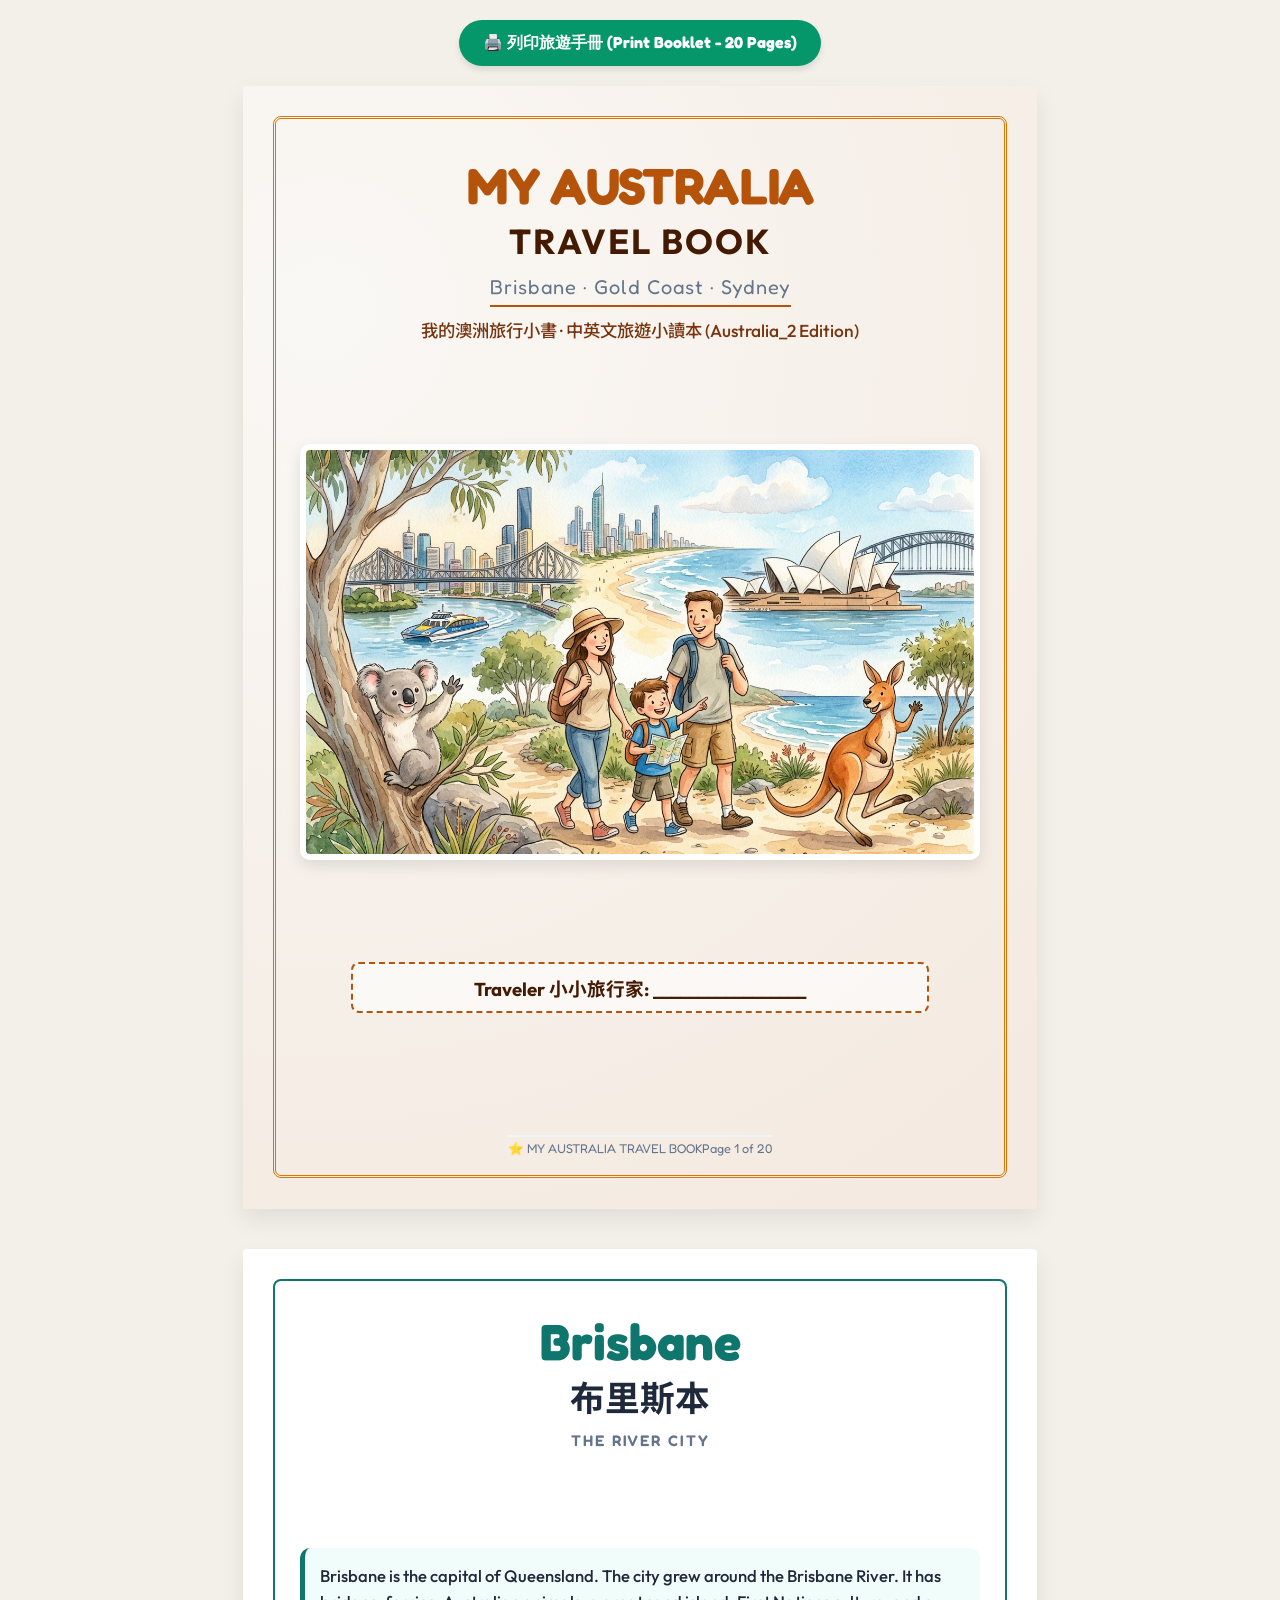
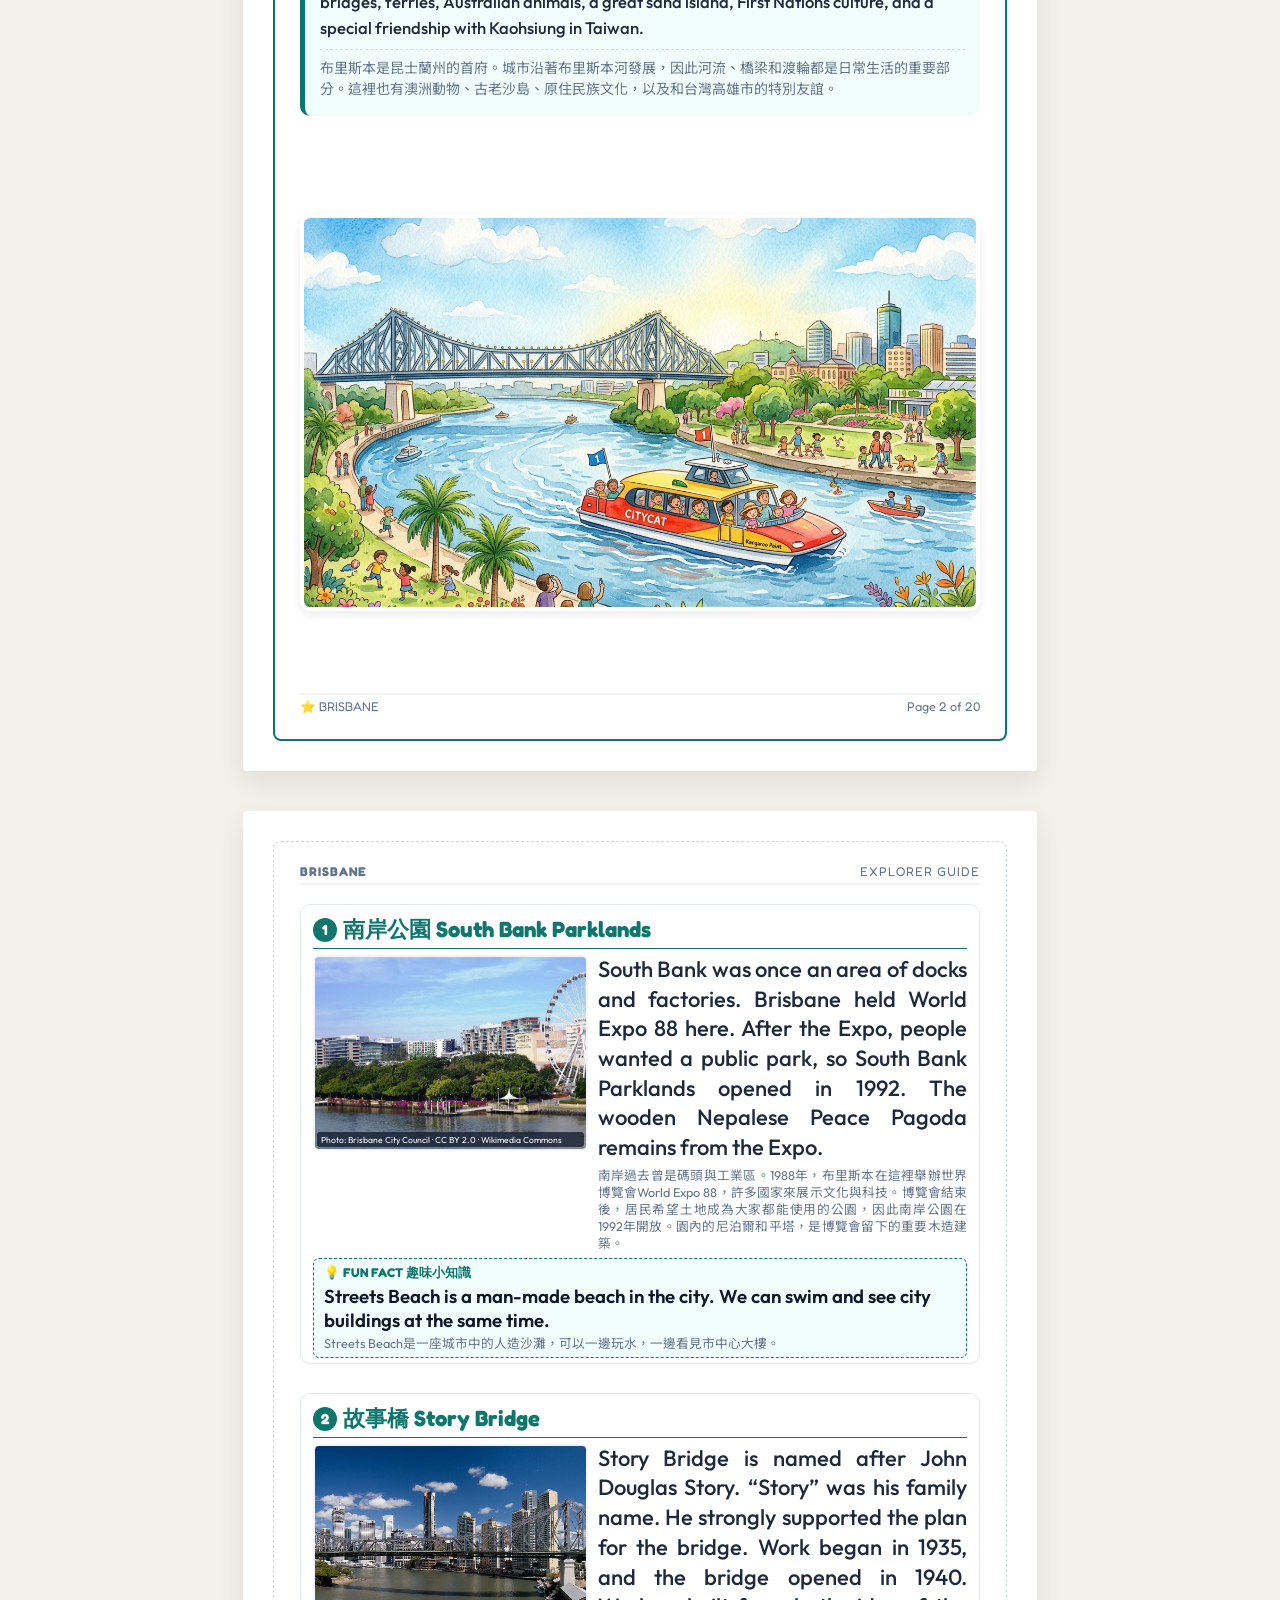
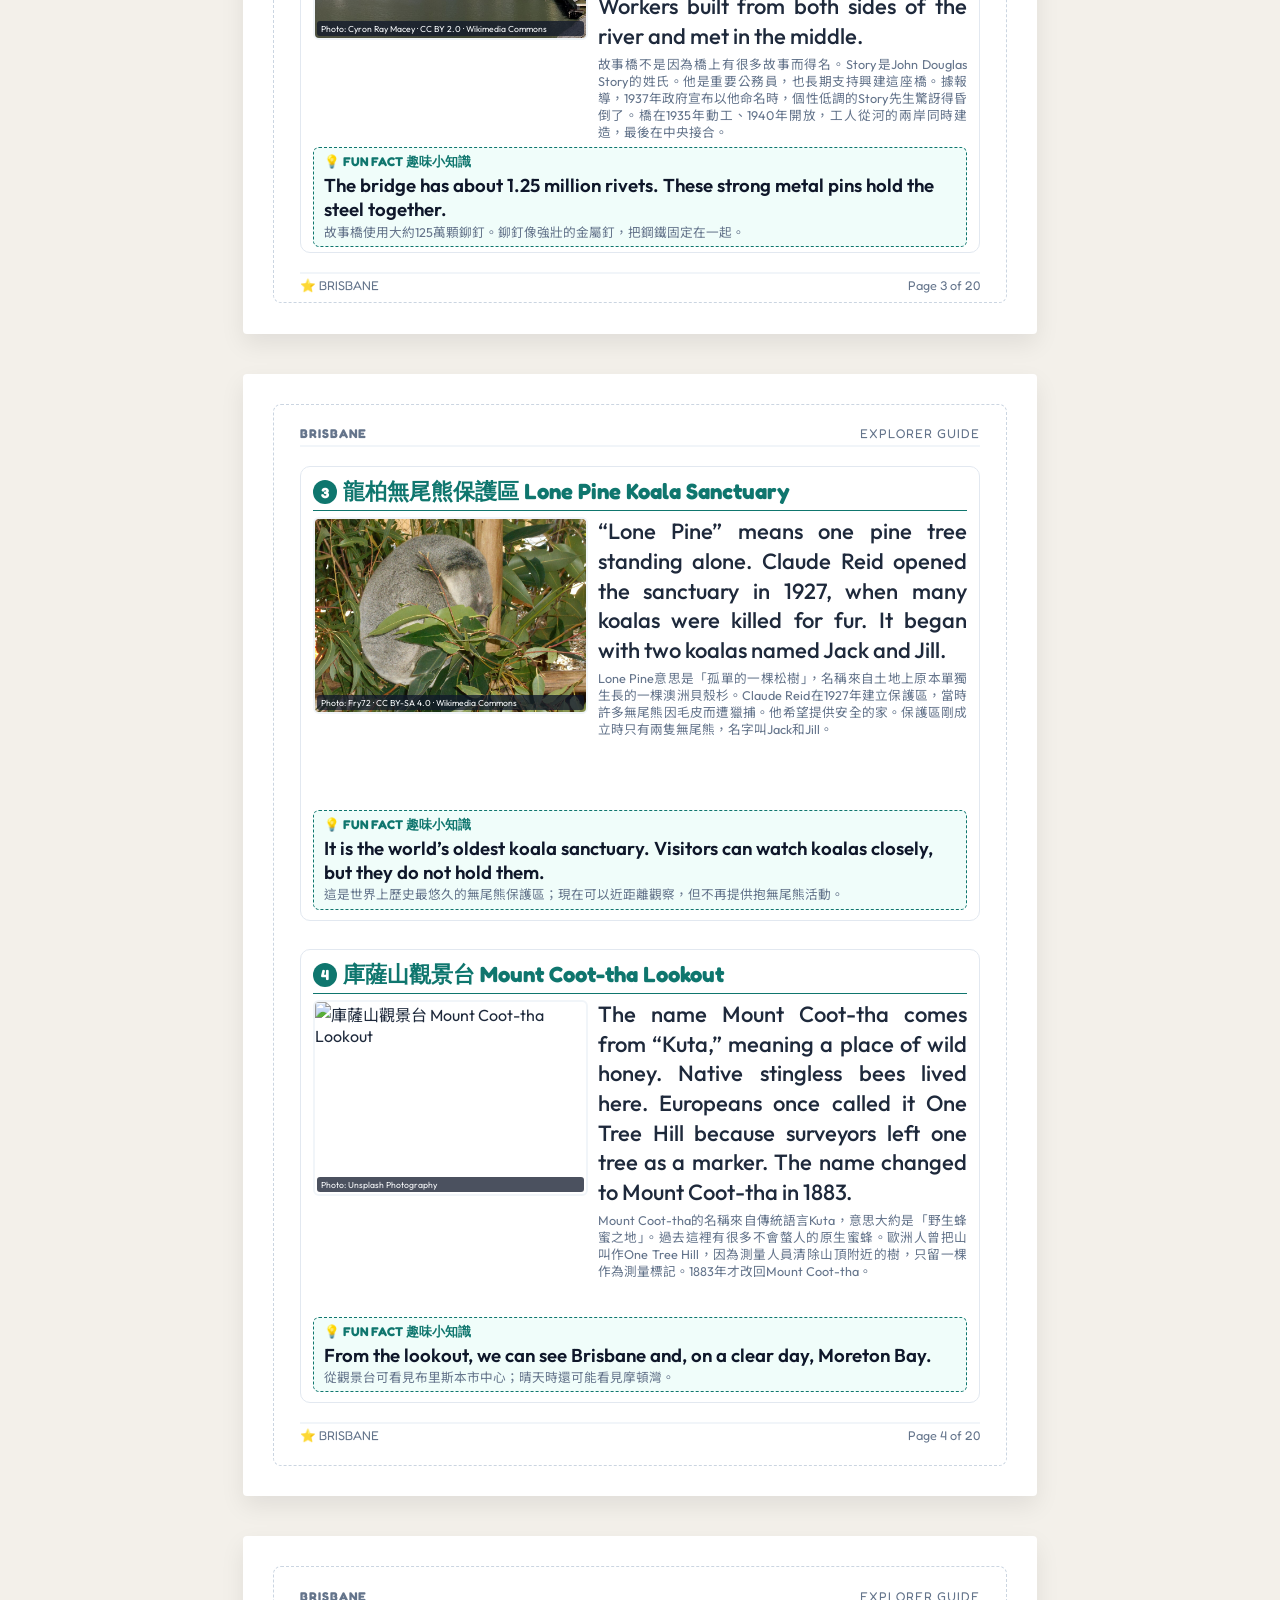
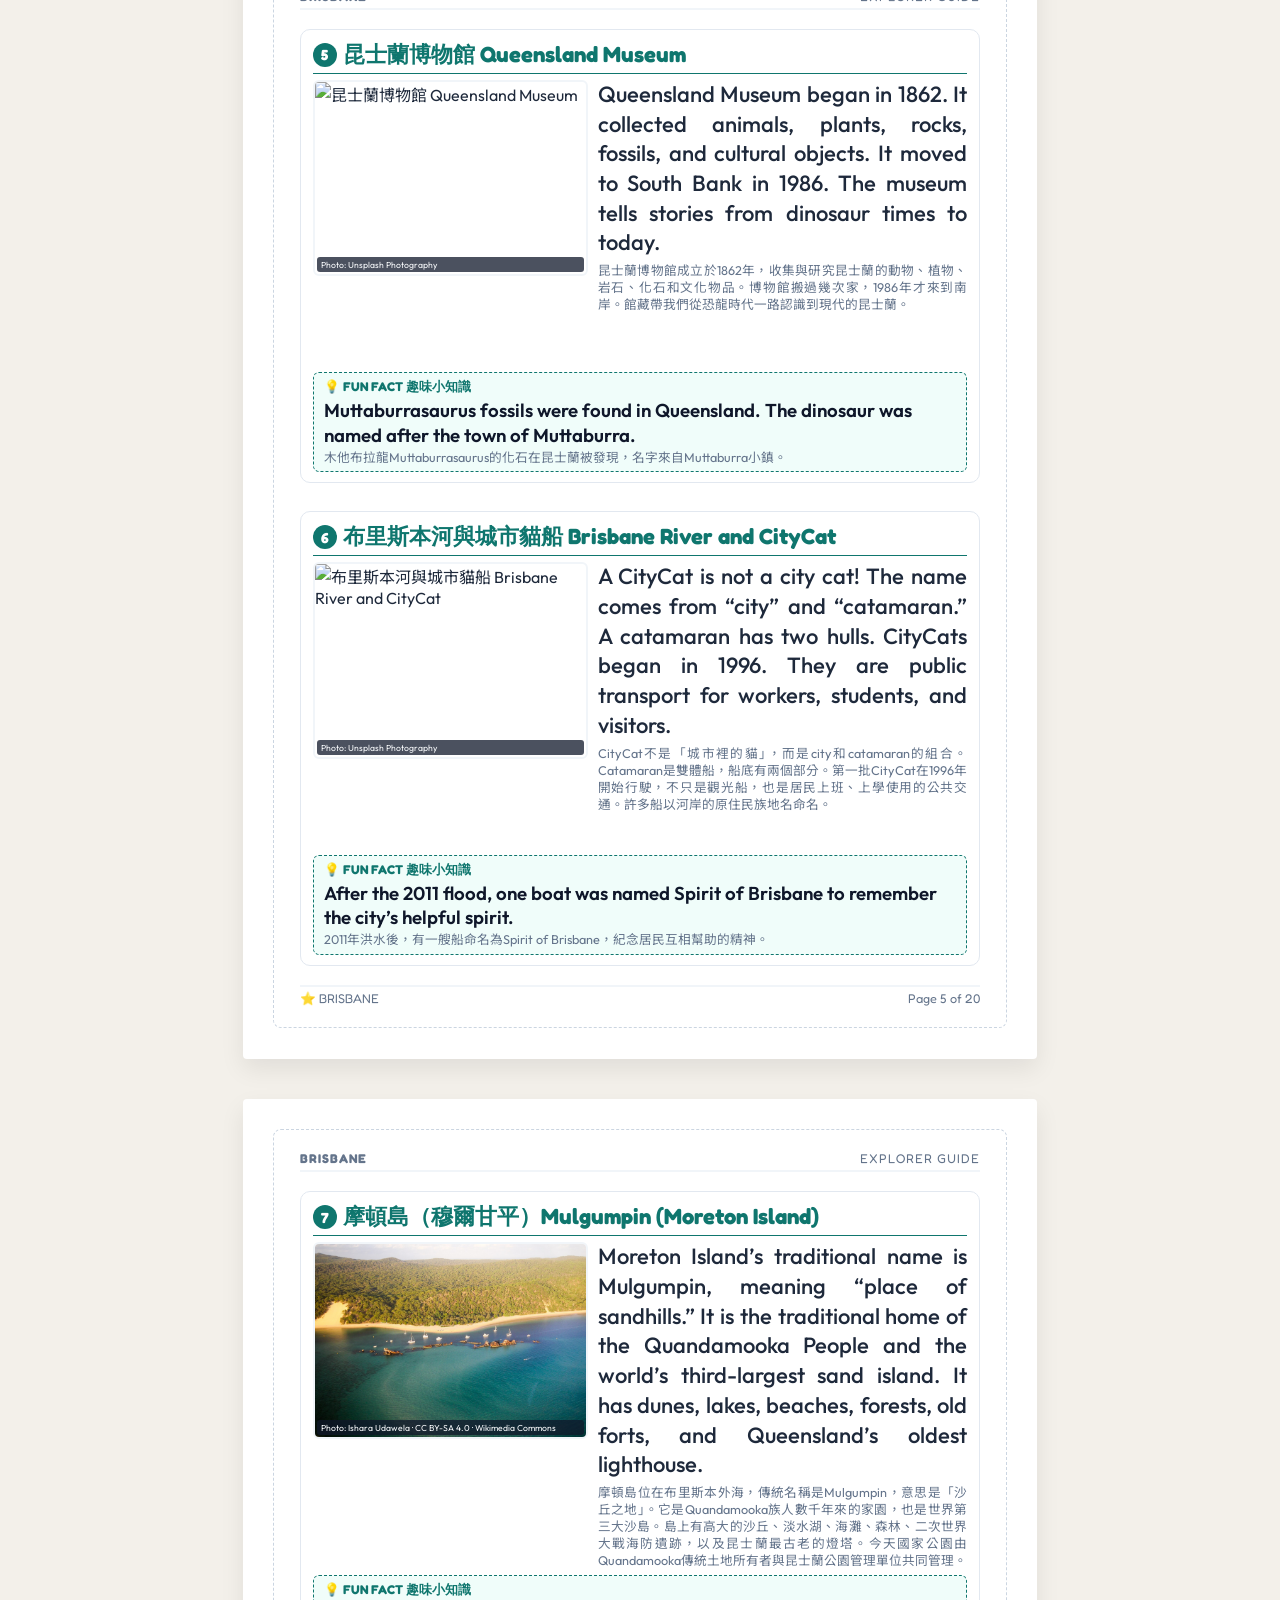
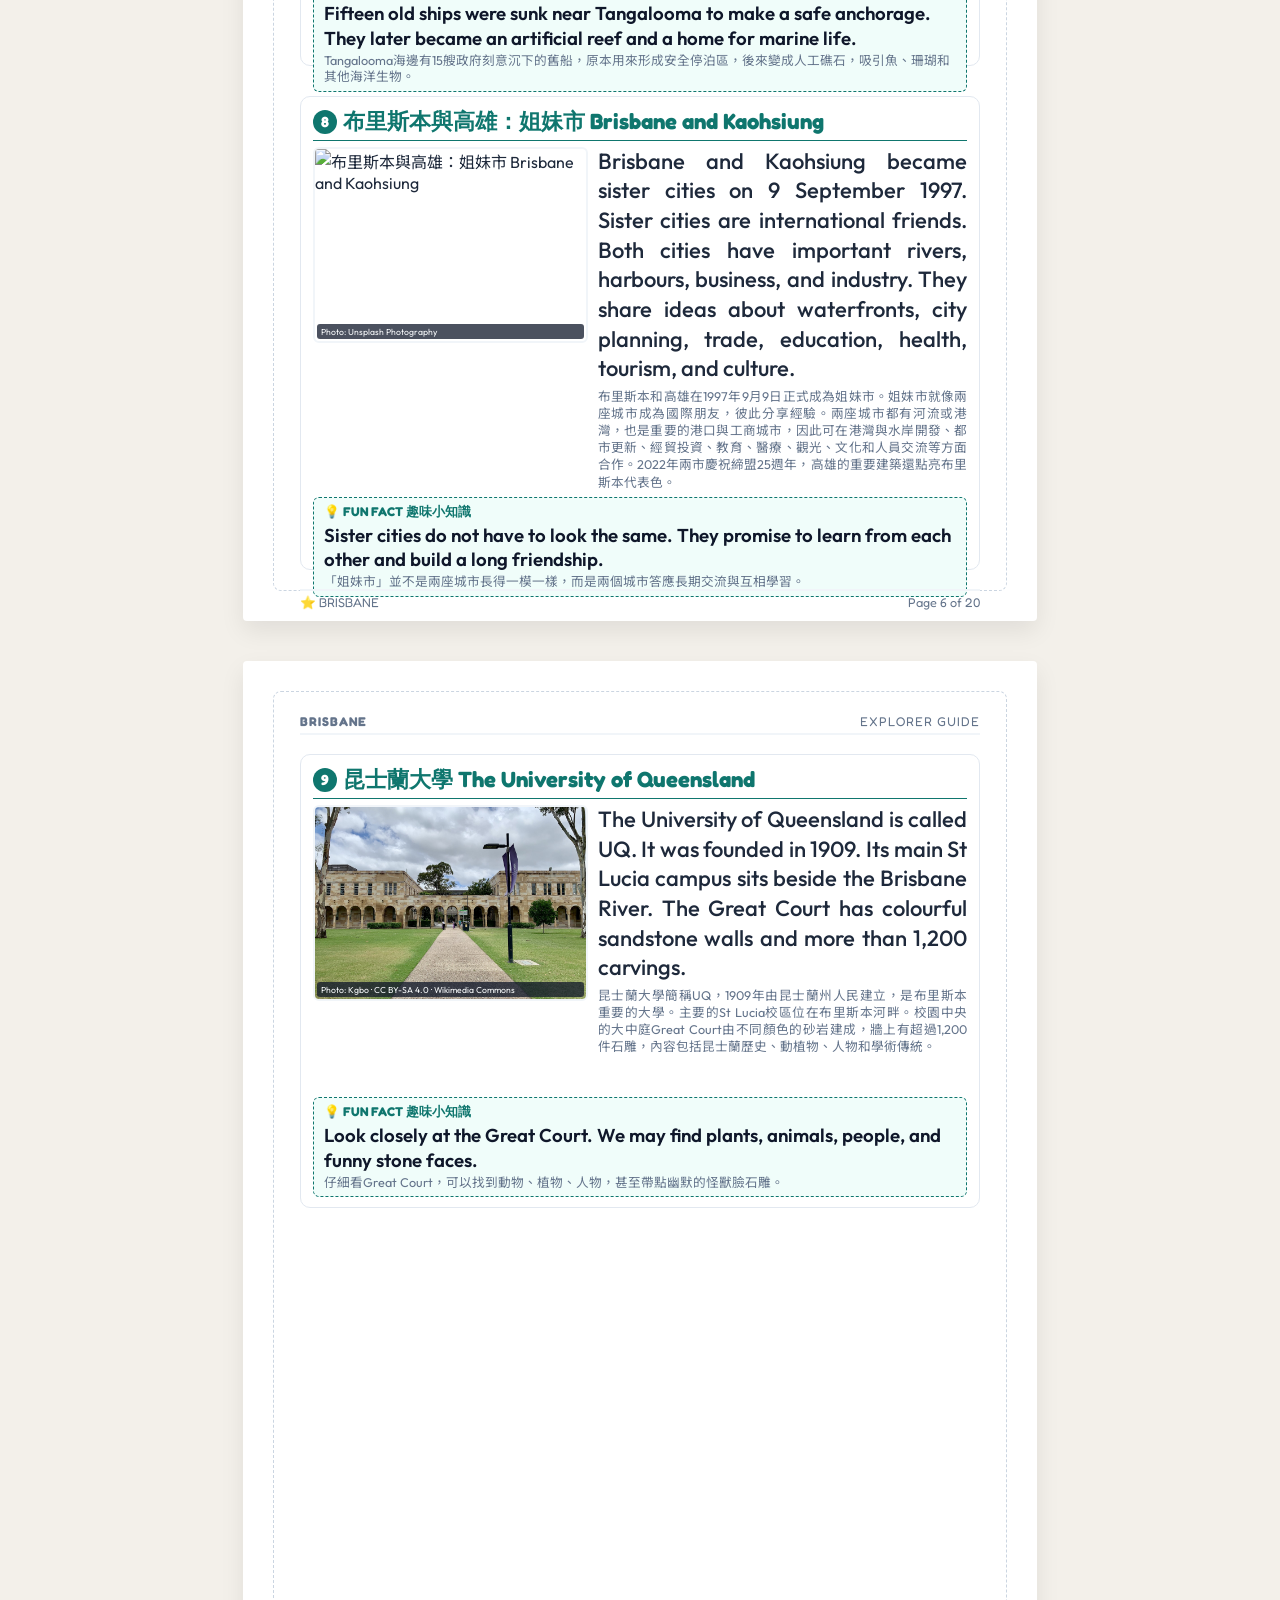
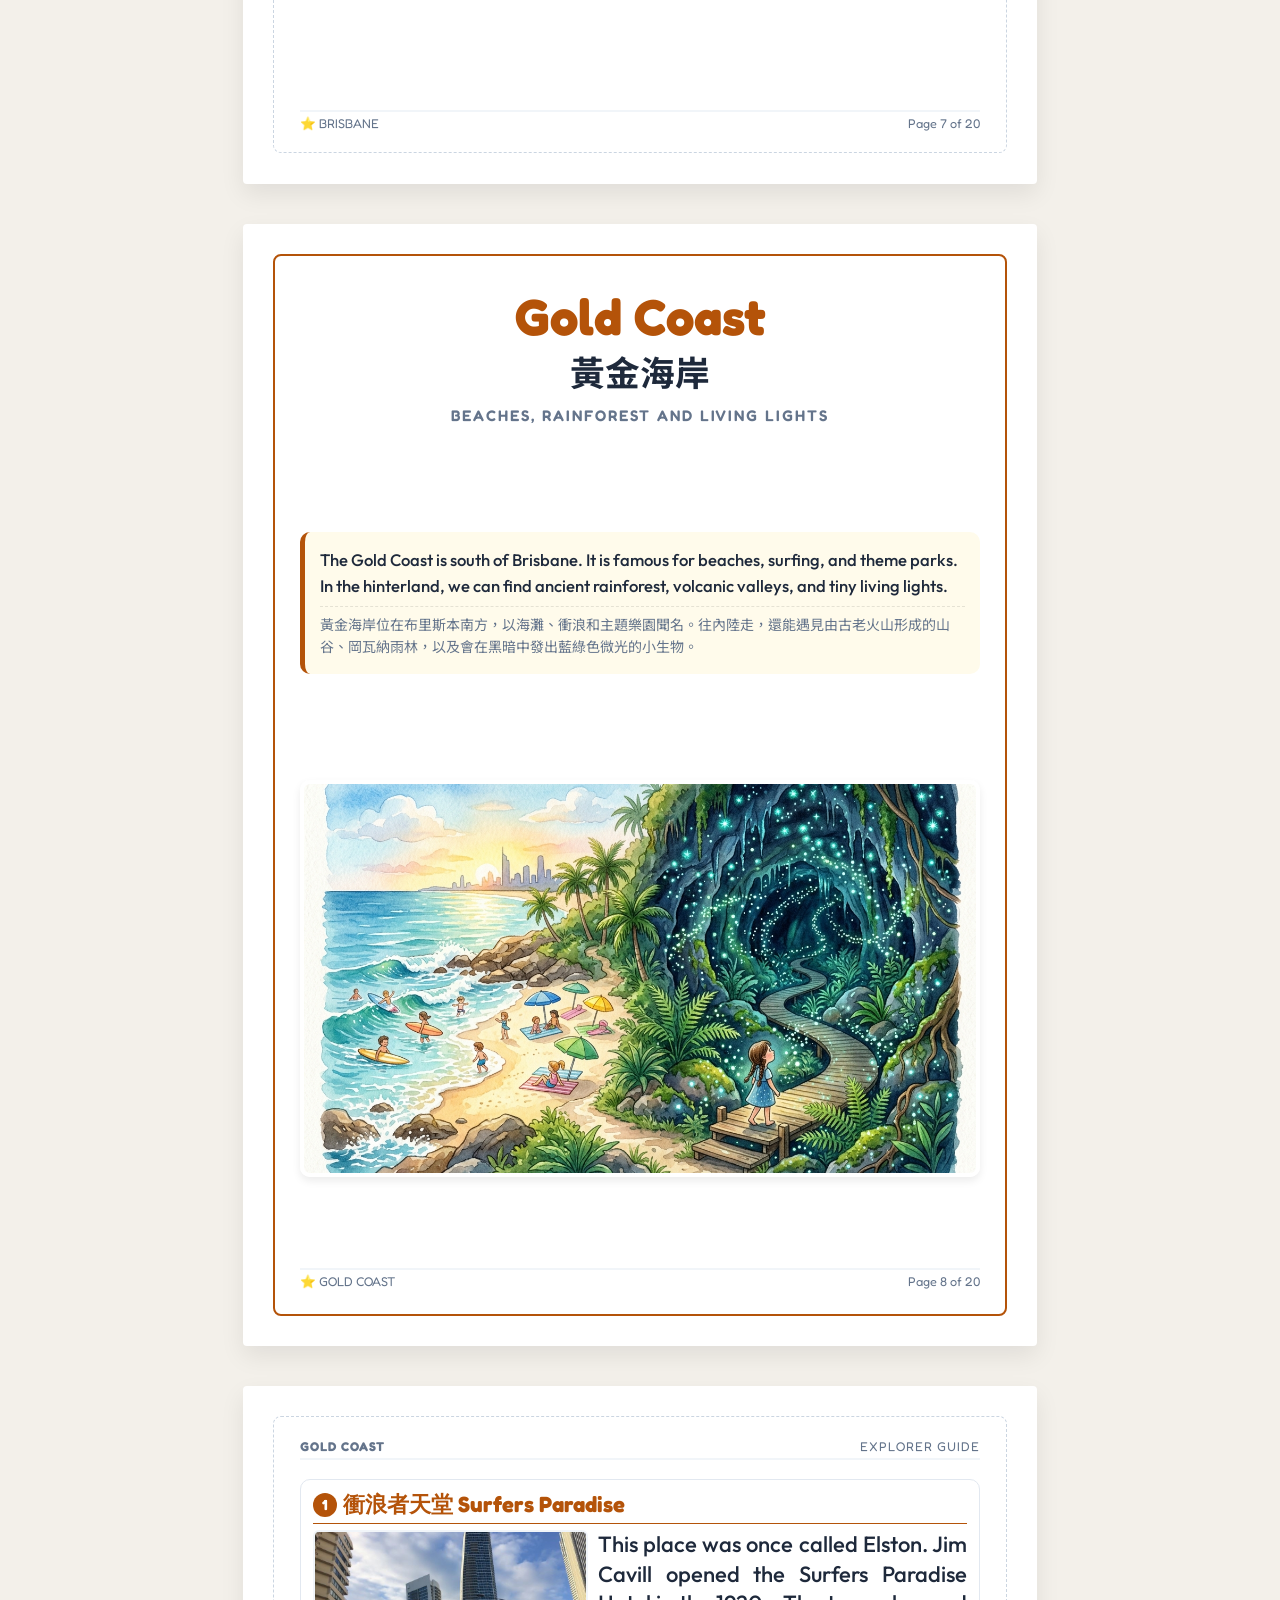
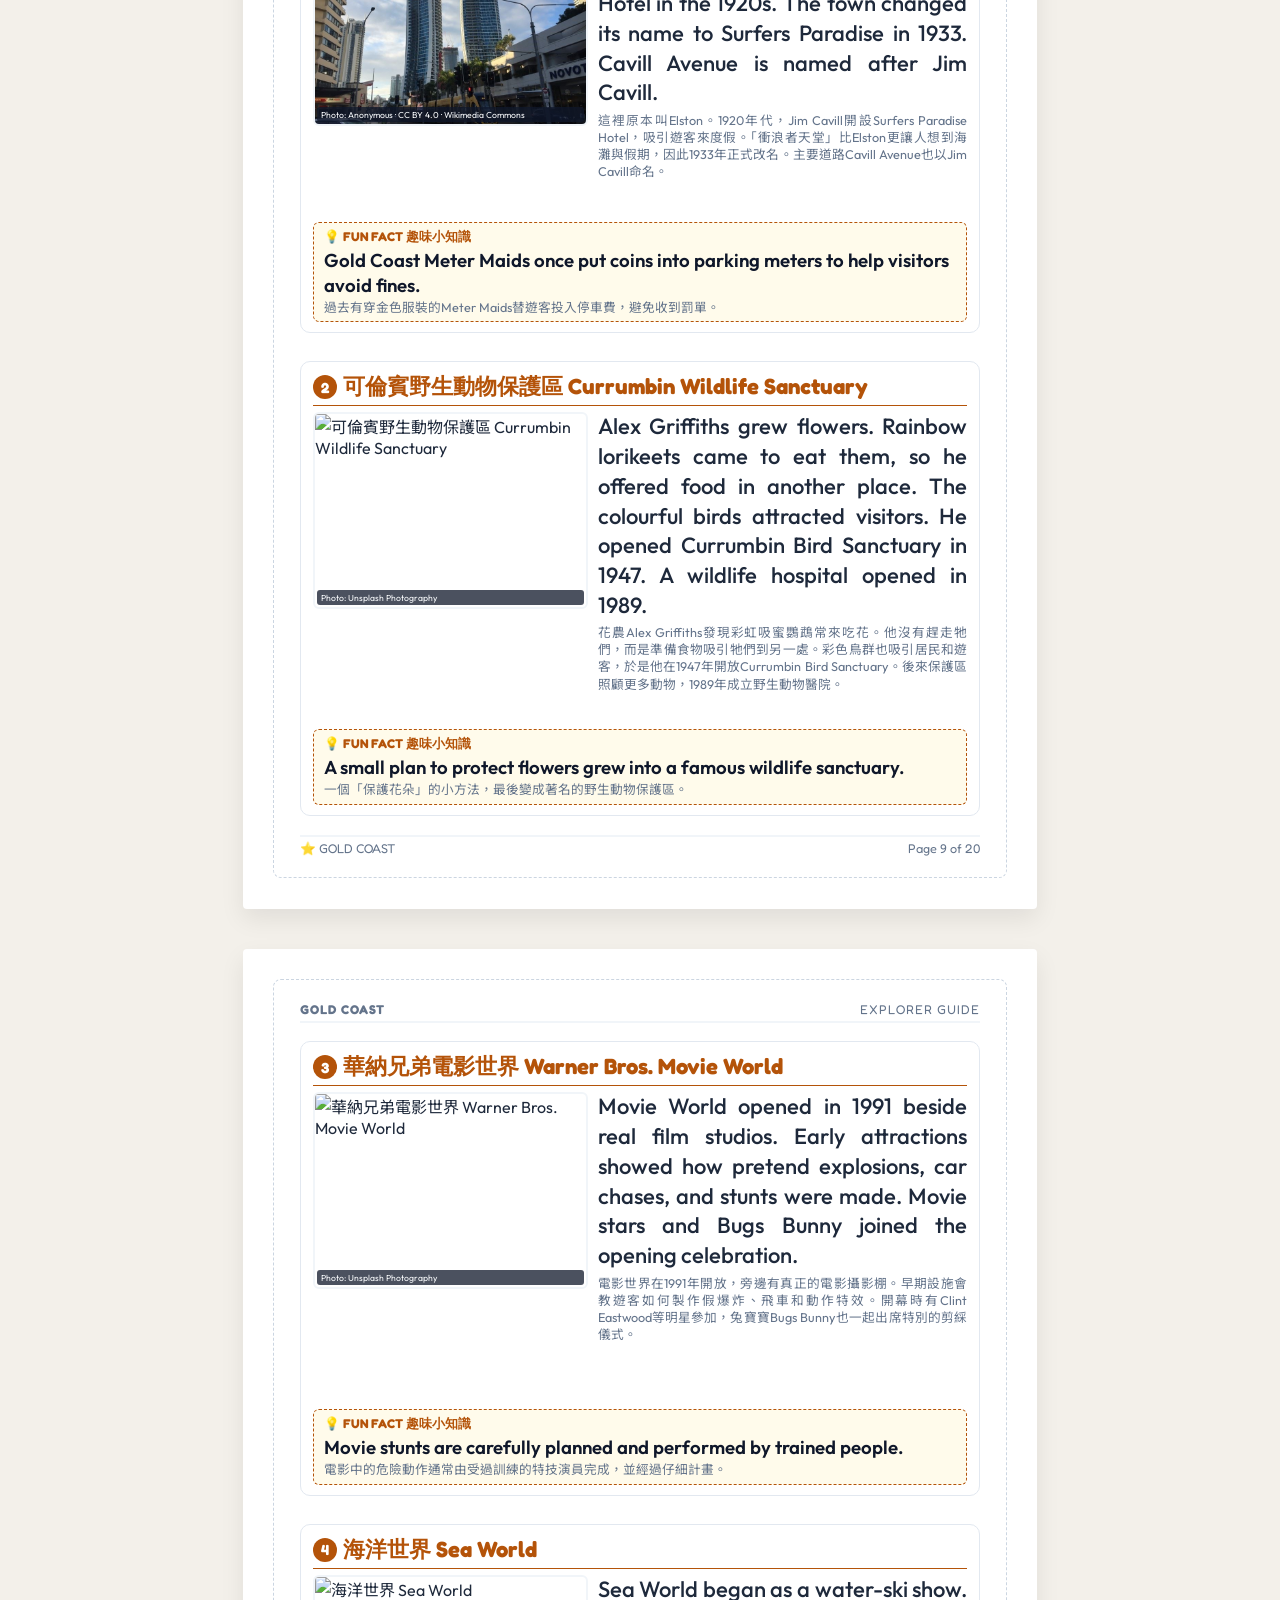
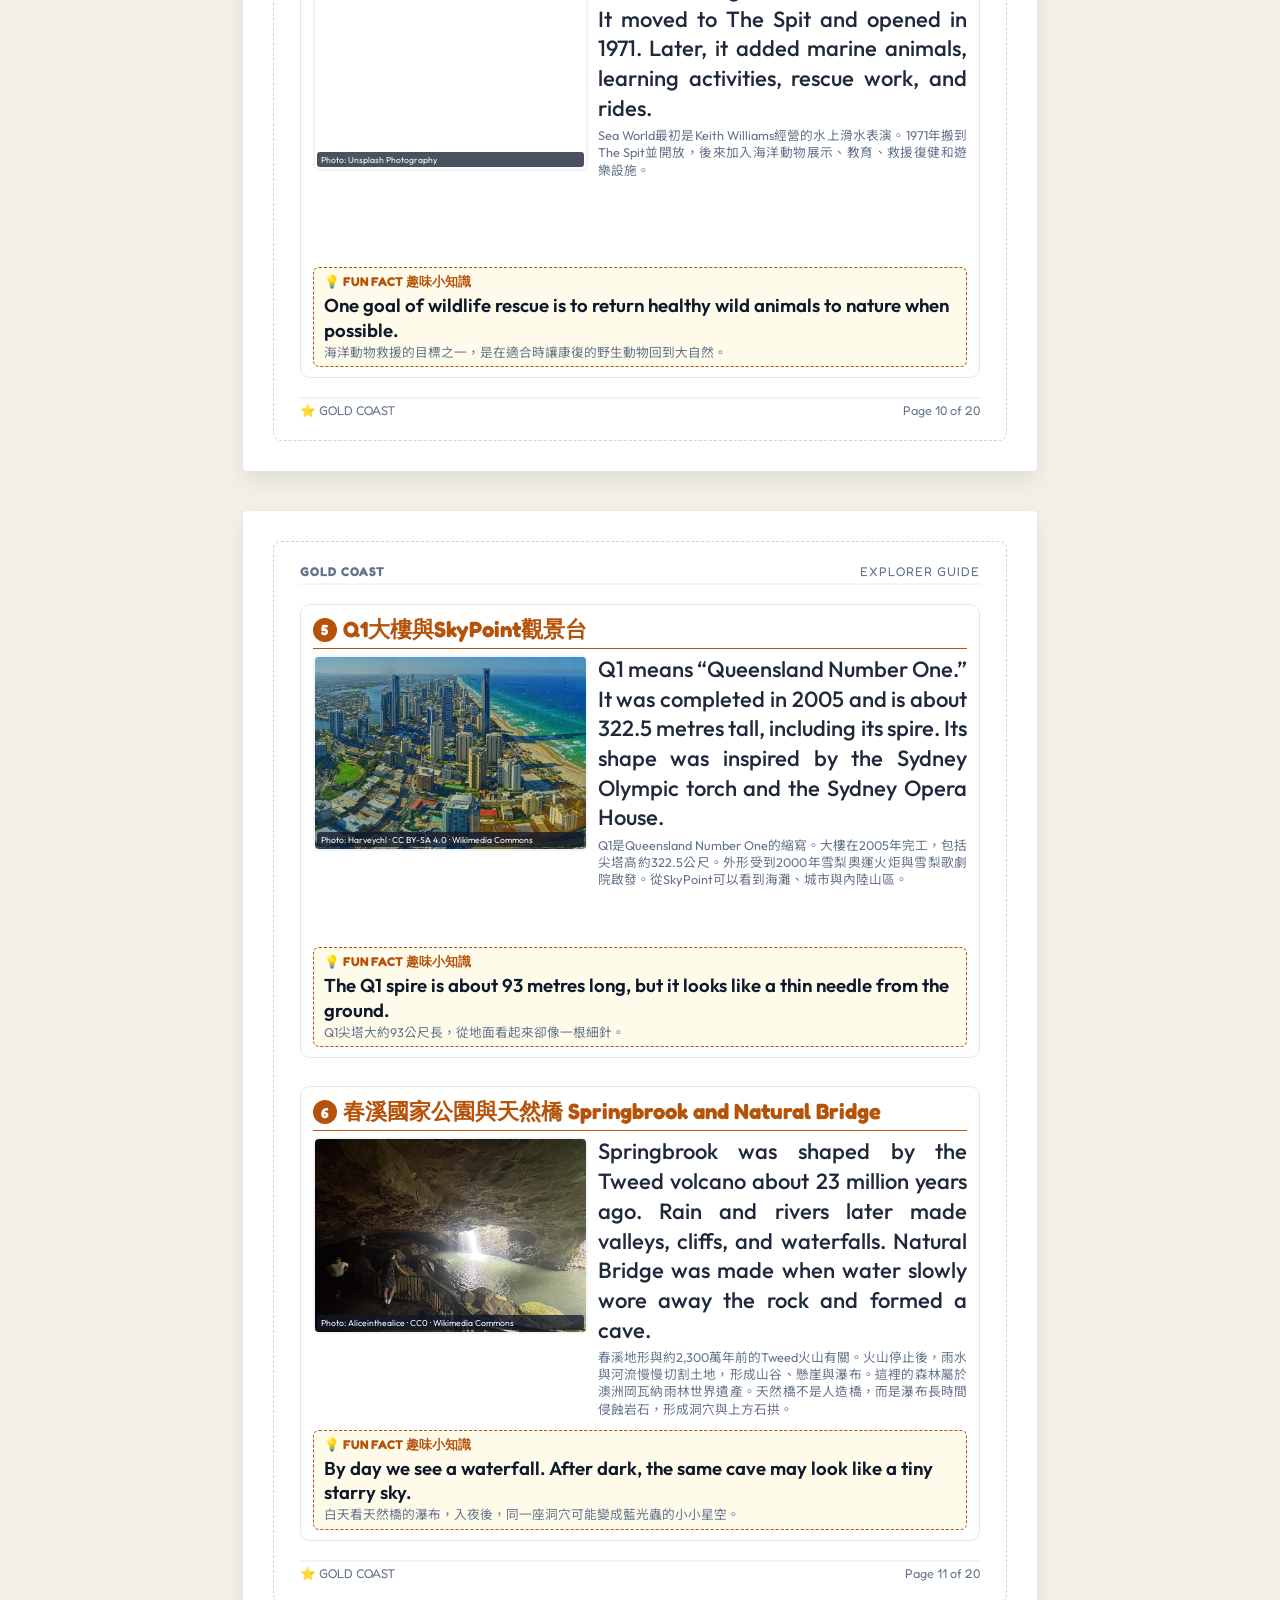
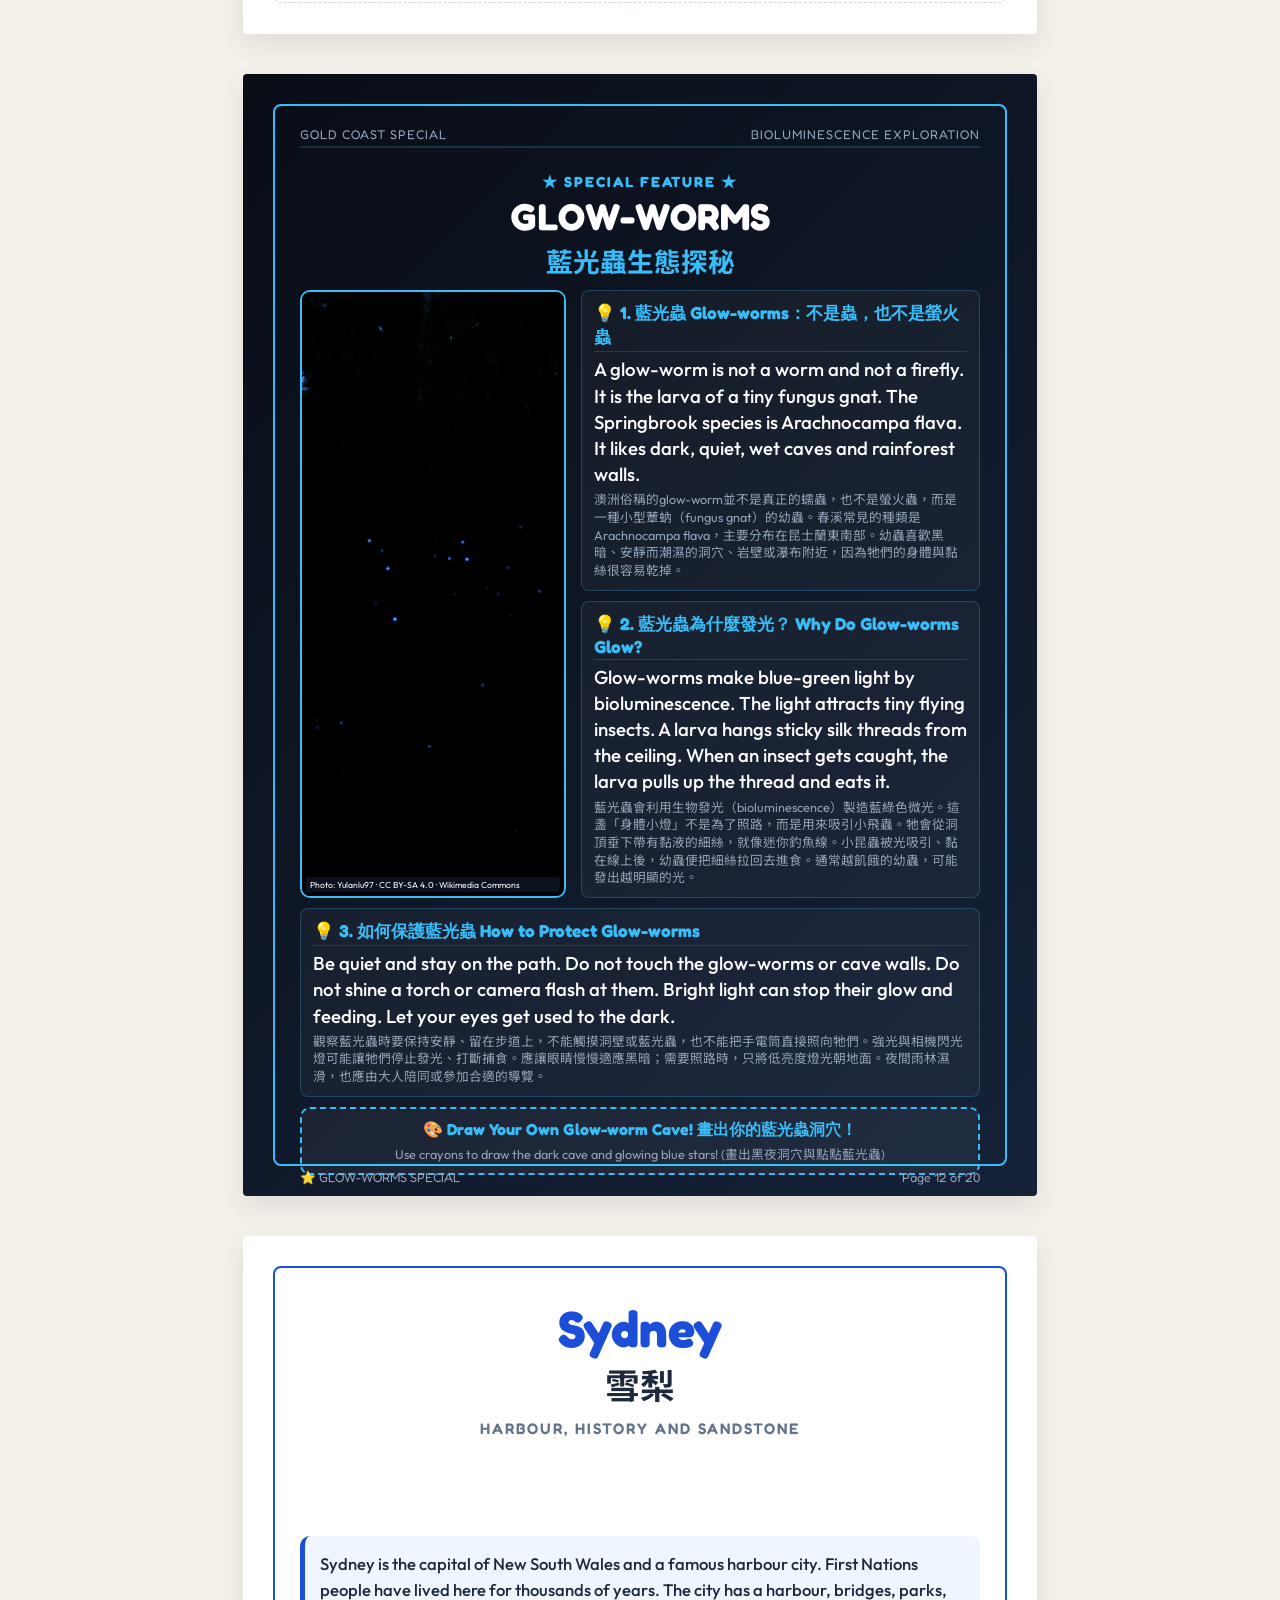
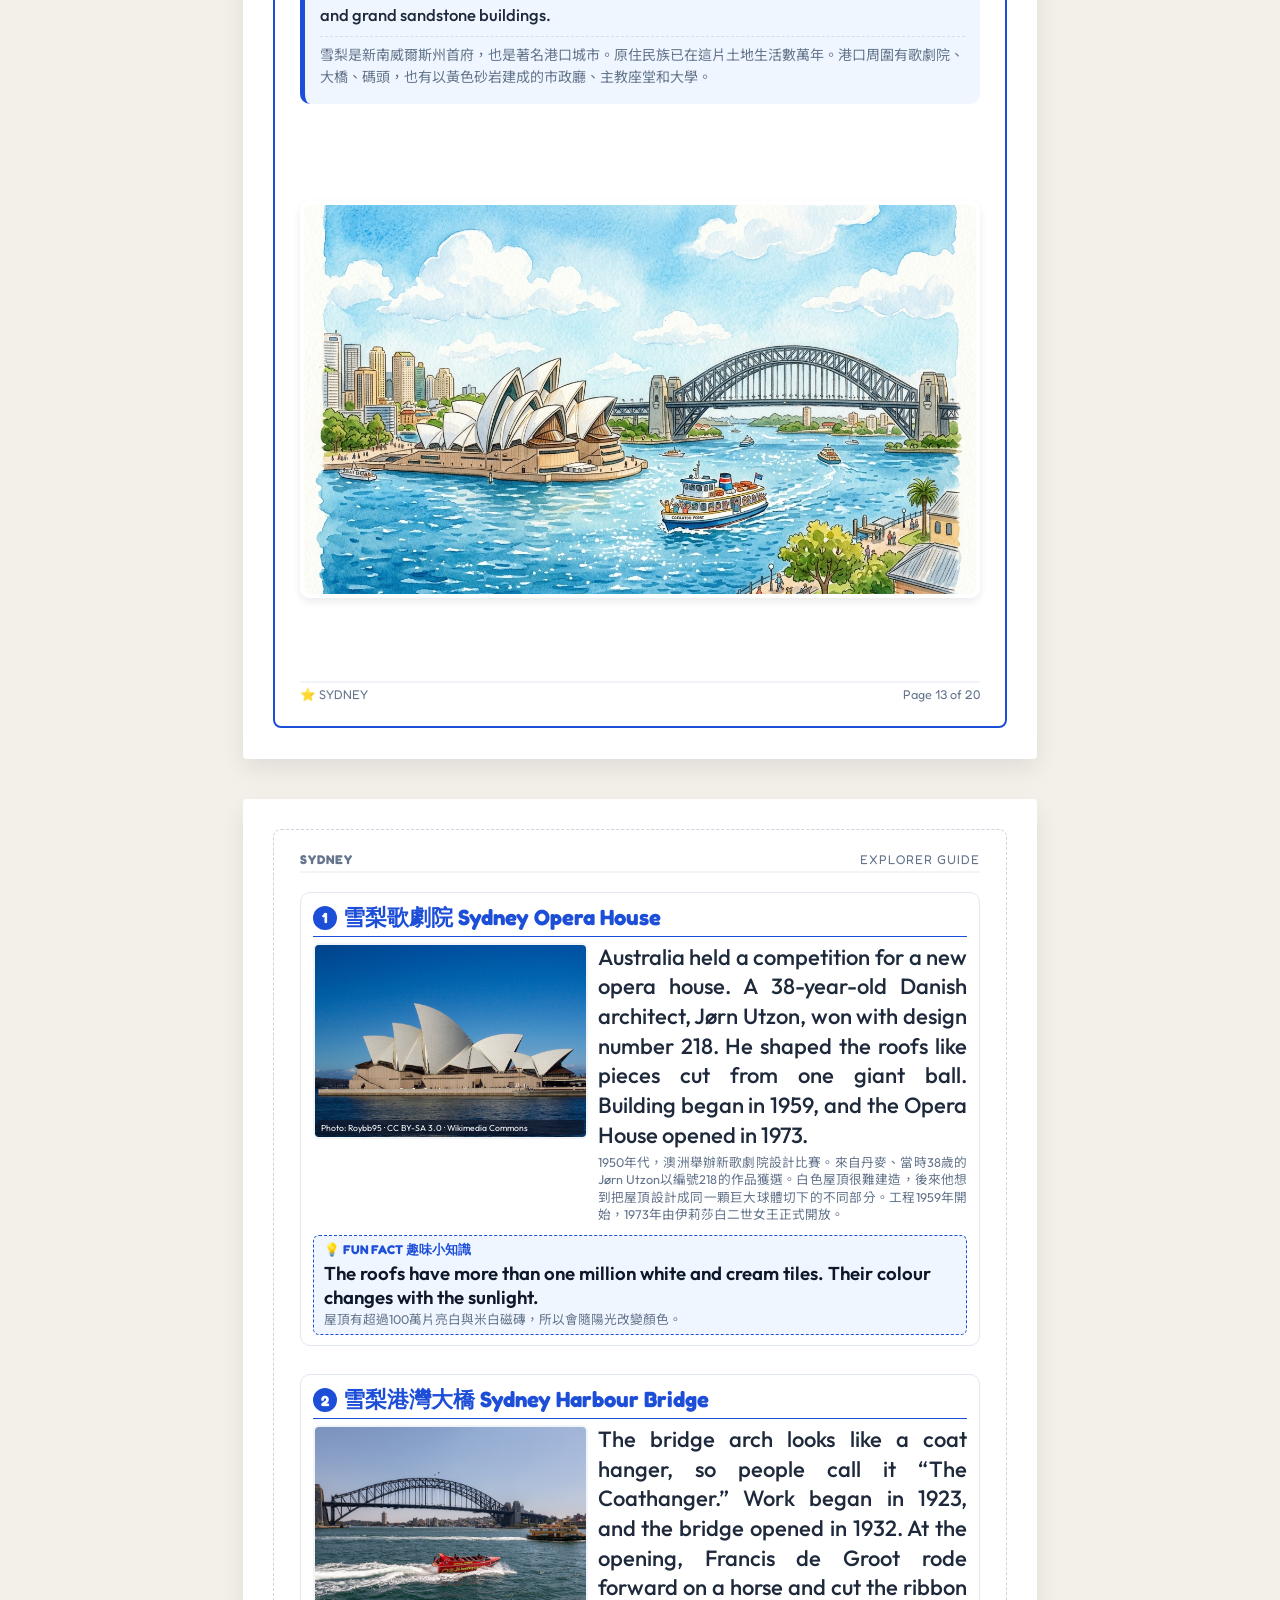
==== commit 8946cba9: "Rebuild travel booklet using Australia_2.docx images in compact 20-page edition" ====
--- a/travel_book.html
+++ b/travel_book.html
@@ -3,7 +3,7 @@
 <head>
     <meta charset="UTF-8">
     <meta name="viewport" content="width=device-width, initial-scale=1.0">
-    <title>My Australia Travel Book - 我的澳洲旅行小書</title>
+    <title>My Australia Travel Book - 我的澳洲旅行小書 (Australia_2 Edition)</title>
     <link rel="preconnect" href="https://fonts.googleapis.com">
     <link rel="preconnect" href="https://fonts.gstatic.com" crossorigin>
     <link href="https://fonts.googleapis.com/css2?family=Fredoka:wght@400;600;700&family=Outfit:wght@400;500;600;700&family=Noto+Sans+TC:wght@400;500;700&display=swap" rel="stylesheet">
@@ -19,7 +19,7 @@
             --goldcoast-bg: #fffbeb;
             --sydney-color: #1d4ed8;
             --sydney-bg: #eff6ff;
-            --border-radius: 12px;
+            --border-radius: 10px;
         }
 
         * {
@@ -78,7 +78,7 @@
             height: 297mm;
             background-color: var(--page-bg);
             box-shadow: 0 10px 25px rgba(0,0,0,0.08);
-            padding: 18mm 18mm;
+            padding: 14mm 15mm;
             position: relative;
             display: flex;
             flex-direction: column;
@@ -90,10 +90,10 @@
         .page::before {
             content: '';
             position: absolute;
-            top: 10mm;
-            left: 10mm;
-            right: 10mm;
-            bottom: 10mm;
+            top: 8mm;
+            left: 8mm;
+            right: 8mm;
+            bottom: 8mm;
             border: 1px dashed #cbd5e1;
             pointer-events: none;
             border-radius: 8px;
@@ -102,7 +102,7 @@
 
         .page-header {
             font-family: 'Fredoka', sans-serif;
-            font-size: 10pt;
+            font-size: 9.5pt;
             color: var(--text-muted);
             text-transform: uppercase;
             letter-spacing: 1px;
@@ -110,7 +110,7 @@
             justify-content: space-between;
             align-items: center;
             border-bottom: 2px solid #f1f5f9;
-            padding-bottom: 6px;
+            padding-bottom: 4px;
             z-index: 10;
         }
 
@@ -120,19 +120,19 @@
 
         .page-footer {
             font-family: 'Fredoka', sans-serif;
-            font-size: 10pt;
+            font-size: 9.5pt;
             color: var(--text-muted);
             display: flex;
             justify-content: space-between;
             align-items: center;
             border-top: 2px solid #f1f5f9;
-            padding-top: 6px;
+            padding-top: 4px;
             z-index: 10;
         }
 
         .page-content {
             flex-grow: 1;
-            padding: 8mm 0;
+            padding: 5mm 0;
             display: flex;
             flex-direction: column;
             justify-content: space-between;
@@ -153,7 +153,7 @@
         }
 
         .cover-header {
-            margin-top: 8mm;
+            margin-top: 5mm;
         }
 
         .cover-title {
@@ -170,17 +170,17 @@
             font-weight: 700;
             color: #451a03;
             letter-spacing: 2px;
-            margin-bottom: 15px;
+            margin-bottom: 12px;
         }
 
         .cover-cities {
             font-family: 'Fredoka', sans-serif;
-            font-size: 16pt;
+            font-size: 15pt;
             color: var(--text-muted);
             letter-spacing: 1px;
             border-bottom: 2px solid #b45309;
-            padding-bottom: 8px;
-            margin-bottom: 12px;
+            padding-bottom: 6px;
+            margin-bottom: 10px;
             display: inline-block;
         }
 
@@ -207,7 +207,7 @@
 
         .cover-footer {
             width: 85%;
-            margin-bottom: 8mm;
+            margin-bottom: 5mm;
             display: flex;
             flex-direction: column;
             align-items: center;
@@ -218,7 +218,7 @@
             padding: 10px;
             border: 2px dashed #b45309;
             border-radius: 8px;
-            font-size: 15pt;
+            font-size: 14pt;
             font-weight: bold;
             color: #451a03;
             background-color: rgba(255,255,255,0.6);
@@ -227,55 +227,55 @@
         /* Chapter Divider Page */
         .page.chapter-divider {
             justify-content: space-between;
-            padding: 18mm;
+            padding: 15mm;
         }
 
         .divider-title-group {
             text-align: center;
-            margin-top: 5mm;
+            margin-top: 3mm;
         }
 
         .divider-city-en {
             font-family: 'Fredoka', sans-serif;
-            font-size: 40pt;
+            font-size: 38pt;
             font-weight: 700;
             line-height: 1;
         }
 
         .divider-city-zh {
-            font-size: 28pt;
+            font-size: 26pt;
             font-weight: 700;
-            margin-top: 5px;
+            margin-top: 4px;
         }
 
         .divider-tagline {
             font-family: 'Fredoka', sans-serif;
-            font-size: 12pt;
+            font-size: 11.5pt;
             letter-spacing: 2px;
             text-transform: uppercase;
-            margin-top: 12px;
+            margin-top: 10px;
             font-weight: 600;
         }
 
         .divider-desc-box {
-            margin: 20px 0;
-            padding: 18px;
+            margin: 15px 0;
+            padding: 15px;
             border-radius: var(--border-radius);
-            font-size: 12pt;
-            line-height: 1.6;
+            font-size: 11.5pt;
+            line-height: 1.55;
         }
 
         .divider-desc-en {
             font-weight: 500;
-            margin-bottom: 10px;
-            font-size: 13pt;
+            margin-bottom: 8px;
+            font-size: 12.5pt;
         }
 
         .divider-desc-zh {
             color: var(--text-muted);
             border-top: 1px dashed rgba(0,0,0,0.1);
-            padding-top: 10px;
-            font-size: 11pt;
+            padding-top: 8px;
+            font-size: 10.5pt;
         }
 
         .divider-image-container {
@@ -293,19 +293,10 @@
             object-fit: cover;
         }
 
-        /* Theme Styling for Dividers and Content Pages */
-        .brisbane-theme {
-            --theme-color: var(--brisbane-color);
-            --theme-bg: var(--brisbane-bg);
-        }
-        .goldcoast-theme {
-            --theme-color: var(--goldcoast-color);
-            --theme-bg: var(--goldcoast-bg);
-        }
-        .sydney-theme {
-            --theme-color: var(--sydney-color);
-            --theme-bg: var(--sydney-bg);
-        }
+        /* Theme Styling */
+        .brisbane-theme { --theme-color: var(--brisbane-color); --theme-bg: var(--brisbane-bg); }
+        .goldcoast-theme { --theme-color: var(--goldcoast-color); --theme-bg: var(--goldcoast-bg); }
+        .sydney-theme { --theme-color: var(--sydney-color); --theme-bg: var(--sydney-bg); }
 
         .page.chapter-divider.brisbane-theme::before { border: 2px solid var(--brisbane-color); }
         .page.chapter-divider.goldcoast-theme::before { border: 2px solid var(--goldcoast-color); }
@@ -315,141 +306,152 @@
         .page.chapter-divider .divider-tagline { color: var(--text-muted); }
         .page.chapter-divider .divider-desc-box { background-color: var(--theme-bg); border-left: 5px solid var(--theme-color); }
 
-        /* Attraction Item Styling - 1 Attraction per Page */
-        .attraction-wrapper {
+        /* Attraction Item Styling - 2 Attractions per Page (Denser Layout) */
+        .attractions-grid {
+            display: flex;
+            flex-direction: column;
+            gap: 5mm;
+            height: 100%;
+            justify-content: space-between;
+        }
+
+        .attraction-card {
             display: flex;
             flex-direction: column;
             justify-content: space-between;
-            height: 100%;
+            background-color: #ffffff;
+            border: 1px solid #e2e8f0;
+            border-radius: var(--border-radius);
+            padding: 10px 12px;
+            height: 48.5%;
+        }
+
+        .attraction-card-header {
+            display: flex;
+            justify-content: space-between;
+            align-items: center;
+            border-bottom: 1.5px solid var(--theme-color);
+            padding-bottom: 3px;
+            margin-bottom: 6px;
         }
 
         .attraction-title {
             font-family: 'Fredoka', sans-serif;
-            font-size: 20pt;
+            font-size: 16.5pt; /* Large font size maintained */
             font-weight: 700;
             color: var(--theme-color);
-            border-bottom: 2px solid var(--theme-color);
-            padding-bottom: 5px;
             display: flex;
             align-items: center;
-            gap: 8px;
-            margin-bottom: 10px;
+            gap: 6px;
         }
 
         .attraction-title span.number {
             background-color: var(--theme-color);
             color: white;
             border-radius: 50%;
-            width: 32px;
-            height: 32px;
+            width: 24px;
+            height: 24px;
             display: flex;
             align-items: center;
             justify-content: center;
-            font-size: 14pt;
-        }
-
-        /* Photographer / IG Style Photo Frame */
-        .attraction-img-container {
+            font-size: 11pt;
+        }
+
+        .attraction-body {
+            display: flex;
+            gap: 10px;
+            align-items: flex-start;
+            flex-grow: 1;
+            margin-bottom: 6px;
+        }
+
+        .attraction-img-box {
+            width: 42%;
+            height: 52mm;
+            border-radius: 6px;
+            overflow: hidden;
+            border: 2px solid #f1f5f9;
+            flex-shrink: 0;
             position: relative;
-            width: 100%;
-            height: 82mm;
-            border-radius: var(--border-radius);
-            overflow: hidden;
-            border: 4px solid white;
-            box-shadow: 0 8px 20px rgba(0,0,0,0.12);
-            margin-bottom: 10px;
         }
 
         .attraction-img {
             width: 100%;
             height: 100%;
             object-fit: cover;
-            filter: contrast(1.04) saturate(1.08);
-            transition: transform 0.3s ease;
-        }
-
-        /* IG Style Location Tag Badge */
-        .ig-badge {
+        }
+
+        .photo-credit {
             position: absolute;
-            bottom: 10px;
-            left: 10px;
+            bottom: 2px;
+            left: 2px;
+            right: 2px;
             background: rgba(15, 23, 42, 0.75);
-            backdrop-filter: blur(4px);
-            color: #ffffff;
+            color: #f8fafc;
+            font-size: 6.5pt;
+            padding: 2px 4px;
+            border-radius: 3px;
+            white-space: nowrap;
+            overflow: hidden;
+            text-overflow: ellipsis;
+        }
+
+        .attraction-text-box {
+            width: 58%;
+            display: flex;
+            flex-direction: column;
+            gap: 4px;
+        }
+
+        /* English Body Font Maintained Large: 16.5pt */
+        .attraction-desc-en {
+            font-size: 16.5pt;
+            font-weight: 500;
+            line-height: 1.35;
+            color: var(--text-dark);
+            text-align: justify;
+        }
+
+        .attraction-desc-zh {
+            font-size: 9.5pt;
+            line-height: 1.35;
+            color: var(--text-muted);
+            text-align: justify;
+        }
+
+        .attraction-funfact {
+            background-color: var(--theme-bg);
+            border: 1px dashed var(--theme-color);
+            border-radius: 6px;
+            padding: 6px 10px;
+            display: flex;
+            flex-direction: column;
+            gap: 2px;
+        }
+
+        .funfact-title {
             font-family: 'Fredoka', sans-serif;
-            font-size: 9pt;
-            font-weight: 600;
-            padding: 4px 10px;
-            border-radius: 20px;
+            font-size: 9.5pt;
+            font-weight: 700;
+            color: var(--theme-color);
             display: flex;
             align-items: center;
             gap: 4px;
-            box-shadow: 0 2px 6px rgba(0,0,0,0.2);
-            border: 1px solid rgba(255,255,255,0.2);
-        }
-
-        /* English font doubled in size as requested: ~18-20pt */
-        .attraction-desc-en {
-            font-size: 18.5pt;
-            font-weight: 500;
-            line-height: 1.5;
-            color: var(--text-dark);
-            text-align: justify;
-            margin-bottom: 10px;
-        }
-
-        .attraction-desc-zh {
-            font-size: 11pt;
-            line-height: 1.5;
-            color: var(--text-muted);
-            text-align: justify;
-            background-color: #f8fafc;
-            border: 1px solid #f1f5f9;
-            padding: 10px 15px;
-            border-radius: 8px;
-            margin-bottom: 10px;
-        }
-
-        .attraction-funfact {
-            background-color: var(--theme-bg);
-            border: 1.5px dashed var(--theme-color);
-            border-radius: 8px;
-            padding: 10px 14px;
-            display: flex;
-            flex-direction: column;
-            gap: 4px;
-        }
-
-        .funfact-title {
-            font-family: 'Fredoka', sans-serif;
-            font-size: 11pt;
-            font-weight: 700;
-            color: var(--theme-color);
-            display: flex;
-            align-items: center;
-            gap: 5px;
             text-transform: uppercase;
         }
 
+        /* English Fun Fact Font Maintained Large: 14pt */
         .funfact-text-en {
-            font-size: 15pt;
+            font-size: 14pt;
             font-weight: 600;
             color: #0f172a;
-            line-height: 1.4;
+            line-height: 1.3;
         }
 
         .funfact-text-zh {
-            font-size: 10.5pt;
+            font-size: 9.5pt;
             color: var(--text-muted);
-            line-height: 1.4;
-        }
-
-        .attraction-source {
-            font-size: 8pt;
-            color: var(--text-muted);
-            text-align: right;
-            font-style: italic;
-            margin-top: 3px;
+            line-height: 1.3;
         }
 
         /* Glow-worm Special Section Styling */
@@ -464,79 +466,95 @@
 
         .glowworm-title-group {
             text-align: center;
-            margin-top: 10px;
+            margin-top: 5px;
         }
 
         .glowworm-label {
             font-family: 'Fredoka', sans-serif;
-            font-size: 12pt;
+            font-size: 11pt;
             color: #38bdf8;
-            letter-spacing: 3px;
+            letter-spacing: 2px;
             font-weight: 700;
             text-transform: uppercase;
         }
 
         .glowworm-title-en {
             font-family: 'Fredoka', sans-serif;
-            font-size: 32pt;
+            font-size: 28pt;
             font-weight: 700;
             color: #ffffff;
-            margin-top: 5px;
+            margin-top: 2px;
         }
 
         .glowworm-title-zh {
-            font-size: 22pt;
+            font-size: 20pt;
             font-weight: 700;
             color: #38bdf8;
-            margin-top: 5px;
-        }
-
-        .glowworm-intro {
-            font-size: 12pt;
-            line-height: 1.6;
-            margin: 15px 0;
-            background-color: rgba(255,255,255,0.05);
-            border-left: 4px solid #38bdf8;
-            padding: 15px;
-            border-radius: 4px;
-            color: #f1f5f9;
+            margin-top: 2px;
+        }
+
+        .glowworm-main-layout {
+            display: flex;
+            gap: 15px;
+            margin-top: 10px;
+            align-items: stretch;
+        }
+
+        .glowworm-img-side {
+            width: 40%;
+            border-radius: var(--border-radius);
+            overflow: hidden;
+            border: 2px solid #38bdf8;
+            position: relative;
+        }
+
+        .glowworm-img-side img {
+            width: 100%;
+            height: 100%;
+            object-fit: cover;
+        }
+
+        .glowworm-info-side {
+            width: 60%;
+            display: flex;
+            flex-direction: column;
+            gap: 10px;
         }
 
         .glowworm-card {
-            background-color: rgba(255,255,255,0.03);
-            border: 1px solid rgba(56, 189, 248, 0.2);
+            background-color: rgba(255,255,255,0.04);
+            border: 1px solid rgba(56, 189, 248, 0.25);
             border-radius: 8px;
-            padding: 15px;
-            margin-bottom: 15px;
+            padding: 10px 12px;
         }
 
         .glowworm-card-title {
             font-family: 'Fredoka', sans-serif;
-            font-size: 14pt;
+            font-size: 13pt;
             color: #38bdf8;
             font-weight: 700;
-            margin-bottom: 8px;
+            margin-bottom: 4px;
             border-bottom: 1px solid rgba(56, 189, 248, 0.2);
-            padding-bottom: 3px;
+            padding-bottom: 2px;
         }
 
         .glowworm-card-desc-en {
-            font-size: 14.5pt;
+            font-size: 14pt;
             font-weight: 500;
-            line-height: 1.5;
+            line-height: 1.4;
             color: #ffffff;
-            margin-bottom: 8px;
+            margin-bottom: 4px;
         }
 
         .glowworm-card-desc-zh {
-            font-size: 10.5pt;
+            font-size: 9.5pt;
             color: #94a3b8;
-            line-height: 1.5;
+            line-height: 1.4;
         }
 
         .drawing-box-container {
             width: 100%;
-            height: 90mm;
+            height: 60mm;
             border: 2px dashed #38bdf8;
             border-radius: var(--border-radius);
             background-color: rgba(255,255,255,0.05);
@@ -546,19 +564,19 @@
             align-items: center;
             color: #94a3b8;
             padding: 10px;
-            margin-top: 15px;
+            margin-top: 10px;
         }
 
         .drawing-box-title {
             font-family: 'Fredoka', sans-serif;
-            font-size: 13pt;
+            font-size: 12pt;
             color: #38bdf8;
             font-weight: 700;
-            margin-bottom: 5px;
+            margin-bottom: 3px;
         }
 
         .drawing-box-desc {
-            font-size: 10pt;
+            font-size: 9.5pt;
             text-align: center;
         }
 
@@ -578,7 +596,7 @@
 
         .diary-section {
             width: 100%;
-            margin-top: 8mm;
+            margin-top: 5mm;
             text-align: left;
         }
 
@@ -586,51 +604,51 @@
             font-family: 'Fredoka', sans-serif;
             font-size: 16pt;
             color: #0f766e;
-            margin-bottom: 15px;
+            margin-bottom: 12px;
             border-bottom: 2px solid #99f6e4;
-            padding-bottom: 5px;
+            padding-bottom: 4px;
         }
 
         .writing-lines {
             display: flex;
             flex-direction: column;
-            gap: 20px;
-            margin-top: 15px;
+            gap: 18px;
+            margin-top: 10px;
         }
 
         .writing-line {
             border-bottom: 1px dashed #cbd5e1;
-            height: 30px;
+            height: 25px;
         }
 
         .back-closing {
-            margin-bottom: 10mm;
+            margin-bottom: 8mm;
             display: flex;
             flex-direction: column;
             align-items: center;
-            gap: 15px;
+            gap: 12px;
         }
 
         .closing-banner {
             background-color: #0f766e;
             color: white;
             font-family: 'Fredoka', sans-serif;
-            font-size: 16pt;
+            font-size: 15pt;
             font-weight: bold;
-            padding: 10px 30px;
+            padding: 8px 26px;
             border-radius: 30px;
             box-shadow: 0 4px 6px rgba(0,0,0,0.1);
         }
 
         .closing-sub {
-            font-size: 13pt;
+            font-size: 12.5pt;
             font-weight: 700;
             color: #0f172a;
         }
 
         .stamp-decor {
-            font-size: 24pt;
-            margin-top: 10px;
+            font-size: 22pt;
+            margin-top: 5px;
         }
 
         /* Print styles */
@@ -656,27 +674,20 @@
                 height: 297mm;
                 margin: 0;
                 border-radius: 0;
-                padding: 15mm 15mm !important;
+                padding: 14mm 15mm !important;
             }
 
             @page {
                 size: A4;
                 margin: 0;
             }
-
-            .ig-badge {
-                border: 1px solid #ffffff;
-                background: #0f172a !important;
-                -webkit-print-color-adjust: exact;
-                print-color-adjust: exact;
-            }
         }
     </style>
 </head>
 <body>
 
     <div class="controls">
-        <button class="btn-print" onclick="window.print()">🖨️ 列印旅遊手冊 (Print Booklet)</button>
+        <button class="btn-print" onclick="window.print()">🖨️ 列印旅遊手冊 (Print Booklet - 20 Pages)</button>
     </div>
 
     <div class="book-container">
@@ -687,7 +698,7 @@
                 <h1 class="cover-title">MY AUSTRALIA</h1>
                 <h2 class="cover-subtitle">TRAVEL BOOK</h2>
                 <div class="cover-cities">Brisbane &middot; Gold Coast &middot; Sydney</div>
-                <p class="cover-desc">我的澳洲旅行小書 · 中英文旅遊小讀本</p>
+                <p class="cover-desc">我的澳洲旅行小書 · 中英文旅遊小讀本 (Australia_2 Edition)</p>
             </div>
             <div class="cover-image-container">
                 <img src="images/cover.jpg" alt="Australia Cover" class="cover-image">
@@ -697,7 +708,7 @@
             </div>
             <div class="page-footer">
                 <span>⭐ MY AUSTRALIA TRAVEL BOOK</span>
-                <span>Page 1 of 32</span>
+                <span>Page 1 of 20</span>
             </div>
         </div>
     
@@ -720,362 +731,348 @@
             
             <div class="page-footer">
                 <span>⭐ BRISBANE</span>
-                <span>Page 2 of 32</span>
+                <span>Page 2 of 20</span>
             </div>
         </div>
         
-        <!-- PAGE 3: BRISBANE ATTRACTION - 南岸公園 South Bank Parklands -->
+        <!-- PAGE 3: BRISBANE ATTRACTIONS -->
         <div class="page brisbane-theme">
             <div class="page-header">
                 <span class="city-tag">BRISBANE</span>
-                <span>PHOTOGRAPHER'S CHOICE 📸</span>
+                <span>EXPLORER GUIDE</span>
             </div>
             <div class="page-content">
-                <div class="attraction-wrapper">
-                    <div>
-                        <h4 class="attraction-title">
-                            <span class="number">1</span>
-                            南岸公園 South Bank Parklands
-                        </h4>
-                        
-                        <div class="attraction-img-container">
-                            <img src="https://images.unsplash.com/photo-1549474843-ed8398284534?auto=format&fit=crop&w=1200&q=80" alt="南岸公園 South Bank Parklands" class="attraction-img" loading="lazy">
-                            <div class="ig-badge">📍 Brisbane, Australia &bull; @photo_spot</div>
-                        </div>
-                        
-                        <p class="attraction-desc-en">South Bank was once an area of docks and factories. Brisbane held World Expo 88 here. After the Expo, people wanted a public park, so South Bank Parklands opened in 1992. The wooden Nepalese Peace Pagoda remains from the Expo.</p>
-                        <p class="attraction-desc-zh">南岸過去曾是碼頭與工業區。1988年，布里斯本在這裡舉辦世界博覽會World Expo 88，許多國家來展示文化與科技。博覽會結束後，居民希望土地成為大家都能使用的公園，因此南岸公園在1992年開放。園內的尼泊爾和平塔，是博覽會留下的重要木造建築。</p>
-                    </div>
-                    
-                    <div>
+                <div class="attractions-grid">
+            
+                    <!-- Attraction Card -->
+                    <div class="attraction-card">
+                        <div class="attraction-card-header">
+                            <h4 class="attraction-title">
+                                <span class="number">1</span>
+                                南岸公園 South Bank Parklands
+                            </h4>
+                        </div>
+                        
+                        <div class="attraction-body">
+                            <div class="attraction-img-box">
+                                <img src="images/image1.jpg" alt="南岸公園 South Bank Parklands" class="attraction-img" loading="lazy">
+                                <div class="photo-credit">Photo: Brisbane City Council · CC BY 2.0 · Wikimedia Commons</div>
+                            </div>
+                            
+                            <div class="attraction-text-box">
+                                <p class="attraction-desc-en">South Bank was once an area of docks and factories. Brisbane held World Expo 88 here. After the Expo, people wanted a public park, so South Bank Parklands opened in 1992. The wooden Nepalese Peace Pagoda remains from the Expo.</p>
+                                <p class="attraction-desc-zh">南岸過去曾是碼頭與工業區。1988年，布里斯本在這裡舉辦世界博覽會World Expo 88，許多國家來展示文化與科技。博覽會結束後，居民希望土地成為大家都能使用的公園，因此南岸公園在1992年開放。園內的尼泊爾和平塔，是博覽會留下的重要木造建築。</p>
+                            </div>
+                        </div>
+                        
                         <div class="attraction-funfact">
                             <div class="funfact-title">💡 Fun Fact 趣味小知識</div>
                             <p class="funfact-text-en">Streets Beach is a man-made beach in the city. We can swim and see city buildings at the same time.</p>
                             <p class="funfact-text-zh">Streets Beach是一座城市中的人造沙灘，可以一邊玩水，一邊看見市中心大樓。</p>
                         </div>
-                        <div class="attraction-source">Source: State Library of Queensland</div>
-                    </div>
+                    </div>
+                
+                    <!-- Attraction Card -->
+                    <div class="attraction-card">
+                        <div class="attraction-card-header">
+                            <h4 class="attraction-title">
+                                <span class="number">2</span>
+                                故事橋 Story Bridge
+                            </h4>
+                        </div>
+                        
+                        <div class="attraction-body">
+                            <div class="attraction-img-box">
+                                <img src="images/image2.jpg" alt="故事橋 Story Bridge" class="attraction-img" loading="lazy">
+                                <div class="photo-credit">Photo: Cyron Ray Macey · CC BY 2.0 · Wikimedia Commons</div>
+                            </div>
+                            
+                            <div class="attraction-text-box">
+                                <p class="attraction-desc-en">Story Bridge is named after John Douglas Story. “Story” was his family name. He strongly supported the plan for the bridge. Work began in 1935, and the bridge opened in 1940. Workers built from both sides of the river and met in the middle.</p>
+                                <p class="attraction-desc-zh">故事橋不是因為橋上有很多故事而得名。Story是John Douglas Story的姓氏。他是重要公務員，也長期支持興建這座橋。據報導，1937年政府宣布以他命名時，個性低調的Story先生驚訝得昏倒了。橋在1935年動工、1940年開放，工人從河的兩岸同時建造，最後在中央接合。</p>
+                            </div>
+                        </div>
+                        
+                        <div class="attraction-funfact">
+                            <div class="funfact-title">💡 Fun Fact 趣味小知識</div>
+                            <p class="funfact-text-en">The bridge has about 1.25 million rivets. These strong metal pins hold the steel together.</p>
+                            <p class="funfact-text-zh">故事橋使用大約125萬顆鉚釘。鉚釘像強壯的金屬釘，把鋼鐵固定在一起。</p>
+                        </div>
+                    </div>
+                
                 </div>
             </div>
             <div class="page-footer">
                 <span>⭐ BRISBANE</span>
-                <span>Page 3 of 32</span>
-            </div>
-        </div>
-            
-        <!-- PAGE 4: BRISBANE ATTRACTION - 故事橋 Story Bridge -->
+                <span>Page 3 of 20</span>
+            </div>
+        </div>
+            
+        <!-- PAGE 4: BRISBANE ATTRACTIONS -->
         <div class="page brisbane-theme">
             <div class="page-header">
                 <span class="city-tag">BRISBANE</span>
-                <span>PHOTOGRAPHER'S CHOICE 📸</span>
+                <span>EXPLORER GUIDE</span>
             </div>
             <div class="page-content">
-                <div class="attraction-wrapper">
-                    <div>
-                        <h4 class="attraction-title">
-                            <span class="number">2</span>
-                            故事橋 Story Bridge
-                        </h4>
-                        
-                        <div class="attraction-img-container">
-                            <img src="https://images.unsplash.com/photo-1563294329-873d9d3f1a0e?auto=format&fit=crop&w=1200&q=80" alt="故事橋 Story Bridge" class="attraction-img" loading="lazy">
-                            <div class="ig-badge">📍 Brisbane, Australia &bull; @photo_spot</div>
-                        </div>
-                        
-                        <p class="attraction-desc-en">Story Bridge is named after John Douglas Story. “Story” was his family name. He strongly supported the plan for the bridge. Work began in 1935, and the bridge opened in 1940. Workers built from both sides of the river and met in the middle.</p>
-                        <p class="attraction-desc-zh">故事橋不是因為橋上有很多故事而得名。Story是John Douglas Story的姓氏。他是重要公務員，也長期支持興建這座橋。據報導，1937年政府宣布以他命名時，個性低調的Story先生驚訝得昏倒了。橋在1935年動工、1940年開放，工人從河的兩岸同時建造，最後在中央接合。</p>
-                    </div>
-                    
-                    <div>
-                        <div class="attraction-funfact">
-                            <div class="funfact-title">💡 Fun Fact 趣味小知識</div>
-                            <p class="funfact-text-en">The bridge has about 1.25 million rivets. These strong metal pins hold the steel together.</p>
-                            <p class="funfact-text-zh">故事橋使用大約125萬顆鉚釘。鉚釘像強壯的金屬釘，把鋼鐵固定在一起。</p>
-                        </div>
-                        <div class="attraction-source">Source: Brisbane City Council · Queensland State Archives</div>
-                    </div>
+                <div class="attractions-grid">
+            
+                    <!-- Attraction Card -->
+                    <div class="attraction-card">
+                        <div class="attraction-card-header">
+                            <h4 class="attraction-title">
+                                <span class="number">3</span>
+                                龍柏無尾熊保護區 Lone Pine Koala Sanctuary
+                            </h4>
+                        </div>
+                        
+                        <div class="attraction-body">
+                            <div class="attraction-img-box">
+                                <img src="images/image3.jpg" alt="龍柏無尾熊保護區 Lone Pine Koala Sanctuary" class="attraction-img" loading="lazy">
+                                <div class="photo-credit">Photo: Fry72 · CC BY-SA 4.0 · Wikimedia Commons</div>
+                            </div>
+                            
+                            <div class="attraction-text-box">
+                                <p class="attraction-desc-en">“Lone Pine” means one pine tree standing alone. Claude Reid opened the sanctuary in 1927, when many koalas were killed for fur. It began with two koalas named Jack and Jill.</p>
+                                <p class="attraction-desc-zh">Lone Pine意思是「孤單的一棵松樹」，名稱來自土地上原本單獨生長的一棵澳洲貝殼杉。Claude Reid在1927年建立保護區，當時許多無尾熊因毛皮而遭獵捕。他希望提供安全的家。保護區剛成立時只有兩隻無尾熊，名字叫Jack和Jill。</p>
+                            </div>
+                        </div>
+                        
+                        <div class="attraction-funfact">
+                            <div class="funfact-title">💡 Fun Fact 趣味小知識</div>
+                            <p class="funfact-text-en">It is the world’s oldest koala sanctuary. Visitors can watch koalas closely, but they do not hold them.</p>
+                            <p class="funfact-text-zh">這是世界上歷史最悠久的無尾熊保護區；現在可以近距離觀察，但不再提供抱無尾熊活動。</p>
+                        </div>
+                    </div>
+                
+                    <!-- Attraction Card -->
+                    <div class="attraction-card">
+                        <div class="attraction-card-header">
+                            <h4 class="attraction-title">
+                                <span class="number">4</span>
+                                庫薩山觀景台 Mount Coot-tha Lookout
+                            </h4>
+                        </div>
+                        
+                        <div class="attraction-body">
+                            <div class="attraction-img-box">
+                                <img src="https://images.unsplash.com/photo-1510546020578-a35ad983d955?auto=format&fit=crop&w=800&q=80" alt="庫薩山觀景台 Mount Coot-tha Lookout" class="attraction-img" loading="lazy">
+                                <div class="photo-credit">Photo: Unsplash Photography</div>
+                            </div>
+                            
+                            <div class="attraction-text-box">
+                                <p class="attraction-desc-en">The name Mount Coot-tha comes from “Kuta,” meaning a place of wild honey. Native stingless bees lived here. Europeans once called it One Tree Hill because surveyors left one tree as a marker. The name changed to Mount Coot-tha in 1883.</p>
+                                <p class="attraction-desc-zh">Mount Coot-tha的名稱來自傳統語言Kuta，意思大約是「野生蜂蜜之地」。過去這裡有很多不會螫人的原生蜜蜂。歐洲人曾把山叫作One Tree Hill，因為測量人員清除山頂附近的樹，只留一棵作為測量標記。1883年才改回Mount Coot-tha。</p>
+                            </div>
+                        </div>
+                        
+                        <div class="attraction-funfact">
+                            <div class="funfact-title">💡 Fun Fact 趣味小知識</div>
+                            <p class="funfact-text-en">From the lookout, we can see Brisbane and, on a clear day, Moreton Bay.</p>
+                            <p class="funfact-text-zh">從觀景台可看見布里斯本市中心；晴天時還可能看見摩頓灣。</p>
+                        </div>
+                    </div>
+                
                 </div>
             </div>
             <div class="page-footer">
                 <span>⭐ BRISBANE</span>
-                <span>Page 4 of 32</span>
-            </div>
-        </div>
-            
-        <!-- PAGE 5: BRISBANE ATTRACTION - 龍柏無尾熊保護區 Lone Pine Koala Sanctuary -->
+                <span>Page 4 of 20</span>
+            </div>
+        </div>
+            
+        <!-- PAGE 5: BRISBANE ATTRACTIONS -->
         <div class="page brisbane-theme">
             <div class="page-header">
                 <span class="city-tag">BRISBANE</span>
-                <span>PHOTOGRAPHER'S CHOICE 📸</span>
+                <span>EXPLORER GUIDE</span>
             </div>
             <div class="page-content">
-                <div class="attraction-wrapper">
-                    <div>
-                        <h4 class="attraction-title">
-                            <span class="number">3</span>
-                            龍柏無尾熊保護區 Lone Pine Koala Sanctuary
-                        </h4>
-                        
-                        <div class="attraction-img-container">
-                            <img src="https://images.unsplash.com/photo-1546182990-dffeafbe841d?auto=format&fit=crop&w=1200&q=80" alt="龍柏無尾熊保護區 Lone Pine Koala Sanctuary" class="attraction-img" loading="lazy">
-                            <div class="ig-badge">📍 Brisbane, Australia &bull; @photo_spot</div>
-                        </div>
-                        
-                        <p class="attraction-desc-en">“Lone Pine” means one pine tree standing alone. Claude Reid opened the sanctuary in 1927, when many koalas were killed for fur. It began with two koalas named Jack and Jill.</p>
-                        <p class="attraction-desc-zh">Lone Pine意思是「孤單的一棵松樹」，名稱來自土地上原本單獨生長的一棵澳洲貝殼杉。Claude Reid在1927年建立保護區，當時許多無尾熊因毛皮而遭獵捕。他希望提供安全的家。保護區剛成立時只有兩隻無尾熊，名字叫Jack和Jill。</p>
-                    </div>
-                    
-                    <div>
-                        <div class="attraction-funfact">
-                            <div class="funfact-title">💡 Fun Fact 趣味小知識</div>
-                            <p class="funfact-text-en">It is the world’s oldest koala sanctuary. Visitors can watch koalas closely, but they do not hold them.</p>
-                            <p class="funfact-text-zh">這是世界上歷史最悠久的無尾熊保護區；現在可以近距離觀察，但不再提供抱無尾熊活動。</p>
-                        </div>
-                        <div class="attraction-source">Source: Lone Pine Koala Sanctuary</div>
-                    </div>
+                <div class="attractions-grid">
+            
+                    <!-- Attraction Card -->
+                    <div class="attraction-card">
+                        <div class="attraction-card-header">
+                            <h4 class="attraction-title">
+                                <span class="number">5</span>
+                                昆士蘭博物館 Queensland Museum
+                            </h4>
+                        </div>
+                        
+                        <div class="attraction-body">
+                            <div class="attraction-img-box">
+                                <img src="https://images.unsplash.com/photo-1569003339405-ea396a5a8a90?auto=format&fit=crop&w=800&q=80" alt="昆士蘭博物館 Queensland Museum" class="attraction-img" loading="lazy">
+                                <div class="photo-credit">Photo: Unsplash Photography</div>
+                            </div>
+                            
+                            <div class="attraction-text-box">
+                                <p class="attraction-desc-en">Queensland Museum began in 1862. It collected animals, plants, rocks, fossils, and cultural objects. It moved to South Bank in 1986. The museum tells stories from dinosaur times to today.</p>
+                                <p class="attraction-desc-zh">昆士蘭博物館成立於1862年，收集與研究昆士蘭的動物、植物、岩石、化石和文化物品。博物館搬過幾次家，1986年才來到南岸。館藏帶我們從恐龍時代一路認識到現代的昆士蘭。</p>
+                            </div>
+                        </div>
+                        
+                        <div class="attraction-funfact">
+                            <div class="funfact-title">💡 Fun Fact 趣味小知識</div>
+                            <p class="funfact-text-en">Muttaburrasaurus fossils were found in Queensland. The dinosaur was named after the town of Muttaburra.</p>
+                            <p class="funfact-text-zh">木他布拉龍Muttaburrasaurus的化石在昆士蘭被發現，名字來自Muttaburra小鎮。</p>
+                        </div>
+                    </div>
+                
+                    <!-- Attraction Card -->
+                    <div class="attraction-card">
+                        <div class="attraction-card-header">
+                            <h4 class="attraction-title">
+                                <span class="number">6</span>
+                                布里斯本河與城市貓船 Brisbane River and CityCat
+                            </h4>
+                        </div>
+                        
+                        <div class="attraction-body">
+                            <div class="attraction-img-box">
+                                <img src="https://images.unsplash.com/photo-1601042879364-f3947d3f9c16?auto=format&fit=crop&w=800&q=80" alt="布里斯本河與城市貓船 Brisbane River and CityCat" class="attraction-img" loading="lazy">
+                                <div class="photo-credit">Photo: Unsplash Photography</div>
+                            </div>
+                            
+                            <div class="attraction-text-box">
+                                <p class="attraction-desc-en">A CityCat is not a city cat! The name comes from “city” and “catamaran.” A catamaran has two hulls. CityCats began in 1996. They are public transport for workers, students, and visitors.</p>
+                                <p class="attraction-desc-zh">CityCat不是「城市裡的貓」，而是city和catamaran的組合。Catamaran是雙體船，船底有兩個部分。第一批CityCat在1996年開始行駛，不只是觀光船，也是居民上班、上學使用的公共交通。許多船以河岸的原住民族地名命名。</p>
+                            </div>
+                        </div>
+                        
+                        <div class="attraction-funfact">
+                            <div class="funfact-title">💡 Fun Fact 趣味小知識</div>
+                            <p class="funfact-text-en">After the 2011 flood, one boat was named Spirit of Brisbane to remember the city’s helpful spirit.</p>
+                            <p class="funfact-text-zh">2011年洪水後，有一艘船命名為Spirit of Brisbane，紀念居民互相幫助的精神。</p>
+                        </div>
+                    </div>
+                
                 </div>
             </div>
             <div class="page-footer">
                 <span>⭐ BRISBANE</span>
-                <span>Page 5 of 32</span>
-            </div>
-        </div>
-            
-        <!-- PAGE 6: BRISBANE ATTRACTION - 庫薩山觀景台 Mount Coot-tha Lookout -->
+                <span>Page 5 of 20</span>
+            </div>
+        </div>
+            
+        <!-- PAGE 6: BRISBANE ATTRACTIONS -->
         <div class="page brisbane-theme">
             <div class="page-header">
                 <span class="city-tag">BRISBANE</span>
-                <span>PHOTOGRAPHER'S CHOICE 📸</span>
+                <span>EXPLORER GUIDE</span>
             </div>
             <div class="page-content">
-                <div class="attraction-wrapper">
-                    <div>
-                        <h4 class="attraction-title">
-                            <span class="number">4</span>
-                            庫薩山觀景台 Mount Coot-tha Lookout
-                        </h4>
-                        
-                        <div class="attraction-img-container">
-                            <img src="https://images.unsplash.com/photo-1510546020578-a35ad983d955?auto=format&fit=crop&w=1200&q=80" alt="庫薩山觀景台 Mount Coot-tha Lookout" class="attraction-img" loading="lazy">
-                            <div class="ig-badge">📍 Brisbane, Australia &bull; @photo_spot</div>
-                        </div>
-                        
-                        <p class="attraction-desc-en">The name Mount Coot-tha comes from “Kuta,” meaning a place of wild honey. Native stingless bees lived here. Europeans once called it One Tree Hill because surveyors left one tree as a marker. The name changed to Mount Coot-tha in 1883.</p>
-                        <p class="attraction-desc-zh">Mount Coot-tha的名稱來自傳統語言Kuta，意思大約是「野生蜂蜜之地」。過去這裡有很多不會螫人的原生蜜蜂。歐洲人曾把山叫作One Tree Hill，因為測量人員清除山頂附近的樹，只留一棵作為測量標記。1883年才改回Mount Coot-tha。</p>
-                    </div>
-                    
-                    <div>
-                        <div class="attraction-funfact">
-                            <div class="funfact-title">💡 Fun Fact 趣味小知識</div>
-                            <p class="funfact-text-en">From the lookout, we can see Brisbane and, on a clear day, Moreton Bay.</p>
-                            <p class="funfact-text-zh">從觀景台可看見布里斯本市中心；晴天時還可能看見摩頓灣。</p>
-                        </div>
-                        <div class="attraction-source">Source: Museum of Brisbane</div>
-                    </div>
+                <div class="attractions-grid">
+            
+                    <!-- Attraction Card -->
+                    <div class="attraction-card">
+                        <div class="attraction-card-header">
+                            <h4 class="attraction-title">
+                                <span class="number">7</span>
+                                摩頓島（穆爾甘平）Mulgumpin (Moreton Island)
+                            </h4>
+                        </div>
+                        
+                        <div class="attraction-body">
+                            <div class="attraction-img-box">
+                                <img src="images/image4.jpg" alt="摩頓島（穆爾甘平）Mulgumpin (Moreton Island)" class="attraction-img" loading="lazy">
+                                <div class="photo-credit">Photo: Ishara Udawela · CC BY-SA 4.0 · Wikimedia Commons</div>
+                            </div>
+                            
+                            <div class="attraction-text-box">
+                                <p class="attraction-desc-en">Moreton Island’s traditional name is Mulgumpin, meaning “place of sandhills.” It is the traditional home of the Quandamooka People and the world’s third-largest sand island. It has dunes, lakes, beaches, forests, old forts, and Queensland’s oldest lighthouse.</p>
+                                <p class="attraction-desc-zh">摩頓島位在布里斯本外海，傳統名稱是Mulgumpin，意思是「沙丘之地」。它是Quandamooka族人數千年來的家園，也是世界第三大沙島。島上有高大的沙丘、淡水湖、海灘、森林、二次世界大戰海防遺跡，以及昆士蘭最古老的燈塔。今天國家公園由Quandamooka傳統土地所有者與昆士蘭公園管理單位共同管理。</p>
+                            </div>
+                        </div>
+                        
+                        <div class="attraction-funfact">
+                            <div class="funfact-title">💡 Fun Fact 趣味小知識</div>
+                            <p class="funfact-text-en">Fifteen old ships were sunk near Tangalooma to make a safe anchorage. They later became an artificial reef and a home for marine life.</p>
+                            <p class="funfact-text-zh">Tangalooma海邊有15艘政府刻意沉下的舊船，原本用來形成安全停泊區，後來變成人工礁石，吸引魚、珊瑚和其他海洋生物。</p>
+                        </div>
+                    </div>
+                
+                    <!-- Attraction Card -->
+                    <div class="attraction-card">
+                        <div class="attraction-card-header">
+                            <h4 class="attraction-title">
+                                <span class="number">8</span>
+                                布里斯本與高雄：姐妹市 Brisbane and Kaohsiung
+                            </h4>
+                        </div>
+                        
+                        <div class="attraction-body">
+                            <div class="attraction-img-box">
+                                <img src="https://images.unsplash.com/photo-1611718037158-b118b6e2fe6e?auto=format&fit=crop&w=800&q=80" alt="布里斯本與高雄：姐妹市 Brisbane and Kaohsiung" class="attraction-img" loading="lazy">
+                                <div class="photo-credit">Photo: Unsplash Photography</div>
+                            </div>
+                            
+                            <div class="attraction-text-box">
+                                <p class="attraction-desc-en">Brisbane and Kaohsiung became sister cities on 9 September 1997. Sister cities are international friends. Both cities have important rivers, harbours, business, and industry. They share ideas about waterfronts, city planning, trade, education, health, tourism, and culture.</p>
+                                <p class="attraction-desc-zh">布里斯本和高雄在1997年9月9日正式成為姐妹市。姐妹市就像兩座城市成為國際朋友，彼此分享經驗。兩座城市都有河流或港灣，也是重要的港口與工商城市，因此可在港灣與水岸開發、都市更新、經貿投資、教育、醫療、觀光、文化和人員交流等方面合作。2022年兩市慶祝締盟25週年，高雄的重要建築還點亮布里斯本代表色。</p>
+                            </div>
+                        </div>
+                        
+                        <div class="attraction-funfact">
+                            <div class="funfact-title">💡 Fun Fact 趣味小知識</div>
+                            <p class="funfact-text-en">Sister cities do not have to look the same. They promise to learn from each other and build a long friendship.</p>
+                            <p class="funfact-text-zh">「姐妹市」並不是兩座城市長得一模一樣，而是兩個城市答應長期交流與互相學習。</p>
+                        </div>
+                    </div>
+                
                 </div>
             </div>
             <div class="page-footer">
                 <span>⭐ BRISBANE</span>
-                <span>Page 6 of 32</span>
-            </div>
-        </div>
-            
-        <!-- PAGE 7: BRISBANE ATTRACTION - 昆士蘭博物館 Queensland Museum -->
+                <span>Page 6 of 20</span>
+            </div>
+        </div>
+            
+        <!-- PAGE 7: BRISBANE ATTRACTIONS -->
         <div class="page brisbane-theme">
             <div class="page-header">
                 <span class="city-tag">BRISBANE</span>
-                <span>PHOTOGRAPHER'S CHOICE 📸</span>
+                <span>EXPLORER GUIDE</span>
             </div>
             <div class="page-content">
-                <div class="attraction-wrapper">
-                    <div>
-                        <h4 class="attraction-title">
-                            <span class="number">5</span>
-                            昆士蘭博物館 Queensland Museum
-                        </h4>
-                        
-                        <div class="attraction-img-container">
-                            <img src="https://images.unsplash.com/photo-1569003339405-ea396a5a8a90?auto=format&fit=crop&w=1200&q=80" alt="昆士蘭博物館 Queensland Museum" class="attraction-img" loading="lazy">
-                            <div class="ig-badge">📍 Brisbane, Australia &bull; @photo_spot</div>
-                        </div>
-                        
-                        <p class="attraction-desc-en">Queensland Museum began in 1862. It collected animals, plants, rocks, fossils, and cultural objects. It moved to South Bank in 1986. The museum tells stories from dinosaur times to today.</p>
-                        <p class="attraction-desc-zh">昆士蘭博物館成立於1862年，收集與研究昆士蘭的動物、植物、岩石、化石和文化物品。博物館搬過幾次家，1986年才來到南岸。館藏帶我們從恐龍時代一路認識到現代的昆士蘭。</p>
-                    </div>
-                    
-                    <div>
-                        <div class="attraction-funfact">
-                            <div class="funfact-title">💡 Fun Fact 趣味小知識</div>
-                            <p class="funfact-text-en">Muttaburrasaurus fossils were found in Queensland. The dinosaur was named after the town of Muttaburra.</p>
-                            <p class="funfact-text-zh">木他布拉龍Muttaburrasaurus的化石在昆士蘭被發現，名字來自Muttaburra小鎮。</p>
-                        </div>
-                        <div class="attraction-source">Source: Queensland Museum</div>
-                    </div>
+                <div class="attractions-grid">
+            
+                    <!-- Attraction Card -->
+                    <div class="attraction-card">
+                        <div class="attraction-card-header">
+                            <h4 class="attraction-title">
+                                <span class="number">9</span>
+                                昆士蘭大學 The University of Queensland
+                            </h4>
+                        </div>
+                        
+                        <div class="attraction-body">
+                            <div class="attraction-img-box">
+                                <img src="images/image5.jpg" alt="昆士蘭大學 The University of Queensland" class="attraction-img" loading="lazy">
+                                <div class="photo-credit">Photo: Kgbo · CC BY-SA 4.0 · Wikimedia Commons</div>
+                            </div>
+                            
+                            <div class="attraction-text-box">
+                                <p class="attraction-desc-en">The University of Queensland is called UQ. It was founded in 1909. Its main St Lucia campus sits beside the Brisbane River. The Great Court has colourful sandstone walls and more than 1,200 carvings.</p>
+                                <p class="attraction-desc-zh">昆士蘭大學簡稱UQ，1909年由昆士蘭州人民建立，是布里斯本重要的大學。主要的St Lucia校區位在布里斯本河畔。校園中央的大中庭Great Court由不同顏色的砂岩建成，牆上有超過1,200件石雕，內容包括昆士蘭歷史、動植物、人物和學術傳統。</p>
+                            </div>
+                        </div>
+                        
+                        <div class="attraction-funfact">
+                            <div class="funfact-title">💡 Fun Fact 趣味小知識</div>
+                            <p class="funfact-text-en">Look closely at the Great Court. We may find plants, animals, people, and funny stone faces.</p>
+                            <p class="funfact-text-zh">仔細看Great Court，可以找到動物、植物、人物，甚至帶點幽默的怪獸臉石雕。</p>
+                        </div>
+                    </div>
+                
                 </div>
             </div>
             <div class="page-footer">
                 <span>⭐ BRISBANE</span>
-                <span>Page 7 of 32</span>
-            </div>
-        </div>
-            
-        <!-- PAGE 8: BRISBANE ATTRACTION - 布里斯本河與城市貓船 Brisbane River and CityCat -->
-        <div class="page brisbane-theme">
-            <div class="page-header">
-                <span class="city-tag">BRISBANE</span>
-                <span>PHOTOGRAPHER'S CHOICE 📸</span>
-            </div>
-            <div class="page-content">
-                <div class="attraction-wrapper">
-                    <div>
-                        <h4 class="attraction-title">
-                            <span class="number">6</span>
-                            布里斯本河與城市貓船 Brisbane River and CityCat
-                        </h4>
-                        
-                        <div class="attraction-img-container">
-                            <img src="https://images.unsplash.com/photo-1601042879364-f3947d3f9c16?auto=format&fit=crop&w=1200&q=80" alt="布里斯本河與城市貓船 Brisbane River and CityCat" class="attraction-img" loading="lazy">
-                            <div class="ig-badge">📍 Brisbane, Australia &bull; @photo_spot</div>
-                        </div>
-                        
-                        <p class="attraction-desc-en">A CityCat is not a city cat! The name comes from “city” and “catamaran.” A catamaran has two hulls. CityCats began in 1996. They are public transport for workers, students, and visitors.</p>
-                        <p class="attraction-desc-zh">CityCat不是「城市裡的貓」，而是city和catamaran的組合。Catamaran是雙體船，船底有兩個部分。第一批CityCat在1996年開始行駛，不只是觀光船，也是居民上班、上學使用的公共交通。許多船以河岸的原住民族地名命名。</p>
-                    </div>
-                    
-                    <div>
-                        <div class="attraction-funfact">
-                            <div class="funfact-title">💡 Fun Fact 趣味小知識</div>
-                            <p class="funfact-text-en">After the 2011 flood, one boat was named Spirit of Brisbane to remember the city’s helpful spirit.</p>
-                            <p class="funfact-text-zh">2011年洪水後，有一艘船命名為Spirit of Brisbane，紀念居民互相幫助的精神。</p>
-                        </div>
-                        <div class="attraction-source">Source: RiverCity Ferries</div>
-                    </div>
-                </div>
-            </div>
-            <div class="page-footer">
-                <span>⭐ BRISBANE</span>
-                <span>Page 8 of 32</span>
-            </div>
-        </div>
-            
-        <!-- PAGE 9: BRISBANE ATTRACTION - 摩頓島（穆爾甘平）Mulgumpin (Moreton Island) -->
-        <div class="page brisbane-theme">
-            <div class="page-header">
-                <span class="city-tag">BRISBANE</span>
-                <span>PHOTOGRAPHER'S CHOICE 📸</span>
-            </div>
-            <div class="page-content">
-                <div class="attraction-wrapper">
-                    <div>
-                        <h4 class="attraction-title">
-                            <span class="number">7</span>
-                            摩頓島（穆爾甘平）Mulgumpin (Moreton Island)
-                        </h4>
-                        
-                        <div class="attraction-img-container">
-                            <img src="https://images.unsplash.com/photo-1507525428034-b723cf961d3e?auto=format&fit=crop&w=1200&q=80" alt="摩頓島（穆爾甘平）Mulgumpin (Moreton Island)" class="attraction-img" loading="lazy">
-                            <div class="ig-badge">📍 Brisbane, Australia &bull; @photo_spot</div>
-                        </div>
-                        
-                        <p class="attraction-desc-en">Moreton Island’s traditional name is Mulgumpin, meaning “place of sandhills.” It is the traditional home of the Quandamooka People and the world’s third-largest sand island. It has dunes, lakes, beaches, forests, old forts, and Queensland’s oldest lighthouse.</p>
-                        <p class="attraction-desc-zh">摩頓島位在布里斯本外海，傳統名稱是Mulgumpin，意思是「沙丘之地」。它是Quandamooka族人數千年來的家園，也是世界第三大沙島。島上有高大的沙丘、淡水湖、海灘、森林、二次世界大戰海防遺跡，以及昆士蘭最古老的燈塔。今天國家公園由Quandamooka傳統土地所有者與昆士蘭公園管理單位共同管理。</p>
-                    </div>
-                    
-                    <div>
-                        <div class="attraction-funfact">
-                            <div class="funfact-title">💡 Fun Fact 趣味小知識</div>
-                            <p class="funfact-text-en">Fifteen old ships were sunk near Tangalooma to make a safe anchorage. They later became an artificial reef and a home for marine life.</p>
-                            <p class="funfact-text-zh">Tangalooma海邊有15艘政府刻意沉下的舊船，原本用來形成安全停泊區，後來變成人工礁石，吸引魚、珊瑚和其他海洋生物。</p>
-                        </div>
-                        <div class="attraction-source">Source: Queensland Parks · Tourism Australia</div>
-                    </div>
-                </div>
-            </div>
-            <div class="page-footer">
-                <span>⭐ BRISBANE</span>
-                <span>Page 9 of 32</span>
-            </div>
-        </div>
-            
-        <!-- PAGE 10: BRISBANE ATTRACTION - 布里斯本與高雄：姐妹市 Brisbane and Kaohsiung -->
-        <div class="page brisbane-theme">
-            <div class="page-header">
-                <span class="city-tag">BRISBANE</span>
-                <span>PHOTOGRAPHER'S CHOICE 📸</span>
-            </div>
-            <div class="page-content">
-                <div class="attraction-wrapper">
-                    <div>
-                        <h4 class="attraction-title">
-                            <span class="number">8</span>
-                            布里斯本與高雄：姐妹市 Brisbane and Kaohsiung
-                        </h4>
-                        
-                        <div class="attraction-img-container">
-                            <img src="https://images.unsplash.com/photo-1611718037158-b118b6e2fe6e?auto=format&fit=crop&w=1200&q=80" alt="布里斯本與高雄：姐妹市 Brisbane and Kaohsiung" class="attraction-img" loading="lazy">
-                            <div class="ig-badge">📍 Brisbane, Australia &bull; @photo_spot</div>
-                        </div>
-                        
-                        <p class="attraction-desc-en">Brisbane and Kaohsiung became sister cities on 9 September 1997. Sister cities are international friends. Both cities have important rivers, harbours, business, and industry. They share ideas about waterfronts, city planning, trade, education, health, tourism, and culture.</p>
-                        <p class="attraction-desc-zh">布里斯本和高雄在1997年9月9日正式成為姐妹市。姐妹市就像兩座城市成為國際朋友，彼此分享經驗。兩座城市都有河流或港灣，也是重要的港口與工商城市，因此可在港灣與水岸開發、都市更新、經貿投資、教育、醫療、觀光、文化和人員交流等方面合作。2022年兩市慶祝締盟25週年，高雄的重要建築還點亮布里斯本代表色。</p>
-                    </div>
-                    
-                    <div>
-                        <div class="attraction-funfact">
-                            <div class="funfact-title">💡 Fun Fact 趣味小知識</div>
-                            <p class="funfact-text-en">Sister cities do not have to look the same. They promise to learn from each other and build a long friendship.</p>
-                            <p class="funfact-text-zh">「姐妹市」並不是兩座城市長得一模一樣，而是兩個城市答應長期交流與互相學習。</p>
-                        </div>
-                        <div class="attraction-source">Source: Brisbane City Council · 高雄市政府</div>
-                    </div>
-                </div>
-            </div>
-            <div class="page-footer">
-                <span>⭐ BRISBANE</span>
-                <span>Page 10 of 32</span>
-            </div>
-        </div>
-            
-        <!-- PAGE 11: BRISBANE ATTRACTION - 昆士蘭大學 The University of Queensland -->
-        <div class="page brisbane-theme">
-            <div class="page-header">
-                <span class="city-tag">BRISBANE</span>
-                <span>PHOTOGRAPHER'S CHOICE 📸</span>
-            </div>
-            <div class="page-content">
-                <div class="attraction-wrapper">
-                    <div>
-                        <h4 class="attraction-title">
-                            <span class="number">9</span>
-                            昆士蘭大學 The University of Queensland
-                        </h4>
-                        
-                        <div class="attraction-img-container">
-                            <img src="https://images.unsplash.com/photo-1541339907198-e08756dedf3f?auto=format&fit=crop&w=1200&q=80" alt="昆士蘭大學 The University of Queensland" class="attraction-img" loading="lazy">
-                            <div class="ig-badge">📍 Brisbane, Australia &bull; @photo_spot</div>
-                        </div>
-                        
-                        <p class="attraction-desc-en">The University of Queensland is called UQ. It was founded in 1909. Its main St Lucia campus sits beside the Brisbane River. The Great Court has colourful sandstone walls and more than 1,200 carvings.</p>
-                        <p class="attraction-desc-zh">昆士蘭大學簡稱UQ，1909年由昆士蘭州人民建立，是布里斯本重要的大學。主要的St Lucia校區位在布里斯本河畔。校園中央的大中庭Great Court由不同顏色的砂岩建成，牆上有超過1,200件石雕，內容包括昆士蘭歷史、動植物、人物和學術傳統。</p>
-                    </div>
-                    
-                    <div>
-                        <div class="attraction-funfact">
-                            <div class="funfact-title">💡 Fun Fact 趣味小知識</div>
-                            <p class="funfact-text-en">Look closely at the Great Court. We may find plants, animals, people, and funny stone faces.</p>
-                            <p class="funfact-text-zh">仔細看Great Court，可以找到動物、植物、人物，甚至帶點幽默的怪獸臉石雕。</p>
-                        </div>
-                        <div class="attraction-source">Source: University of Queensland · UQ Community Report</div>
-                    </div>
-                </div>
-            </div>
-            <div class="page-footer">
-                <span>⭐ BRISBANE</span>
-                <span>Page 11 of 32</span>
-            </div>
-        </div>
-            
-        <!-- PAGE 12: CHAPTER DIVIDER - GOLD COAST -->
+                <span>Page 7 of 20</span>
+            </div>
+        </div>
+            
+        <!-- PAGE 8: CHAPTER DIVIDER - GOLD COAST -->
         <div class="page chapter-divider goldcoast-theme">
             <div class="divider-title-group">
                 <h2 class="divider-city-en">Gold Coast</h2>
@@ -1094,245 +1091,230 @@
             
             <div class="page-footer">
                 <span>⭐ GOLD COAST</span>
-                <span>Page 12 of 32</span>
+                <span>Page 8 of 20</span>
             </div>
         </div>
         
-        <!-- PAGE 13: GOLD COAST ATTRACTION - 衝浪者天堂 Surfers Paradise -->
+        <!-- PAGE 9: GOLD COAST ATTRACTIONS -->
         <div class="page goldcoast-theme">
             <div class="page-header">
                 <span class="city-tag">GOLD COAST</span>
-                <span>PHOTOGRAPHER'S CHOICE 📸</span>
+                <span>EXPLORER GUIDE</span>
             </div>
             <div class="page-content">
-                <div class="attraction-wrapper">
-                    <div>
-                        <h4 class="attraction-title">
-                            <span class="number">1</span>
-                            衝浪者天堂 Surfers Paradise
-                        </h4>
-                        
-                        <div class="attraction-img-container">
-                            <img src="https://images.unsplash.com/photo-1506973035872-a4ec16b8e8d9?auto=format&fit=crop&w=1200&q=80" alt="衝浪者天堂 Surfers Paradise" class="attraction-img" loading="lazy">
-                            <div class="ig-badge">📍 Gold Coast, Australia &bull; @photo_spot</div>
-                        </div>
-                        
-                        <p class="attraction-desc-en">This place was once called Elston. Jim Cavill opened the Surfers Paradise Hotel in the 1920s. The town changed its name to Surfers Paradise in 1933. Cavill Avenue is named after Jim Cavill.</p>
-                        <p class="attraction-desc-zh">這裡原本叫Elston。1920年代，Jim Cavill開設Surfers Paradise Hotel，吸引遊客來度假。「衝浪者天堂」比Elston更讓人想到海灘與假期，因此1933年正式改名。主要道路Cavill Avenue也以Jim Cavill命名。</p>
-                    </div>
-                    
-                    <div>
+                <div class="attractions-grid">
+            
+                    <!-- Attraction Card -->
+                    <div class="attraction-card">
+                        <div class="attraction-card-header">
+                            <h4 class="attraction-title">
+                                <span class="number">1</span>
+                                衝浪者天堂 Surfers Paradise
+                            </h4>
+                        </div>
+                        
+                        <div class="attraction-body">
+                            <div class="attraction-img-box">
+                                <img src="images/image6.jpg" alt="衝浪者天堂 Surfers Paradise" class="attraction-img" loading="lazy">
+                                <div class="photo-credit">Photo: Anonymous · CC BY 4.0 · Wikimedia Commons</div>
+                            </div>
+                            
+                            <div class="attraction-text-box">
+                                <p class="attraction-desc-en">This place was once called Elston. Jim Cavill opened the Surfers Paradise Hotel in the 1920s. The town changed its name to Surfers Paradise in 1933. Cavill Avenue is named after Jim Cavill.</p>
+                                <p class="attraction-desc-zh">這裡原本叫Elston。1920年代，Jim Cavill開設Surfers Paradise Hotel，吸引遊客來度假。「衝浪者天堂」比Elston更讓人想到海灘與假期，因此1933年正式改名。主要道路Cavill Avenue也以Jim Cavill命名。</p>
+                            </div>
+                        </div>
+                        
                         <div class="attraction-funfact">
                             <div class="funfact-title">💡 Fun Fact 趣味小知識</div>
                             <p class="funfact-text-en">Gold Coast Meter Maids once put coins into parking meters to help visitors avoid fines.</p>
                             <p class="funfact-text-zh">過去有穿金色服裝的Meter Maids替遊客投入停車費，避免收到罰單。</p>
                         </div>
-                        <div class="attraction-source">Source: City of Gold Coast</div>
-                    </div>
+                    </div>
+                
+                    <!-- Attraction Card -->
+                    <div class="attraction-card">
+                        <div class="attraction-card-header">
+                            <h4 class="attraction-title">
+                                <span class="number">2</span>
+                                可倫賓野生動物保護區 Currumbin Wildlife Sanctuary
+                            </h4>
+                        </div>
+                        
+                        <div class="attraction-body">
+                            <div class="attraction-img-box">
+                                <img src="https://images.unsplash.com/photo-1612024782955-49fae79e42bb?auto=format&fit=crop&w=800&q=80" alt="可倫賓野生動物保護區 Currumbin Wildlife Sanctuary" class="attraction-img" loading="lazy">
+                                <div class="photo-credit">Photo: Unsplash Photography</div>
+                            </div>
+                            
+                            <div class="attraction-text-box">
+                                <p class="attraction-desc-en">Alex Griffiths grew flowers. Rainbow lorikeets came to eat them, so he offered food in another place. The colourful birds attracted visitors. He opened Currumbin Bird Sanctuary in 1947. A wildlife hospital opened in 1989.</p>
+                                <p class="attraction-desc-zh">花農Alex Griffiths發現彩虹吸蜜鸚鵡常來吃花。他沒有趕走牠們，而是準備食物吸引牠們到另一處。彩色鳥群也吸引居民和遊客，於是他在1947年開放Currumbin Bird Sanctuary。後來保護區照顧更多動物，1989年成立野生動物醫院。</p>
+                            </div>
+                        </div>
+                        
+                        <div class="attraction-funfact">
+                            <div class="funfact-title">💡 Fun Fact 趣味小知識</div>
+                            <p class="funfact-text-en">A small plan to protect flowers grew into a famous wildlife sanctuary.</p>
+                            <p class="funfact-text-zh">一個「保護花朵」的小方法，最後變成著名的野生動物保護區。</p>
+                        </div>
+                    </div>
+                
                 </div>
             </div>
             <div class="page-footer">
                 <span>⭐ GOLD COAST</span>
-                <span>Page 13 of 32</span>
-            </div>
-        </div>
-            
-        <!-- PAGE 14: GOLD COAST ATTRACTION - 可倫賓野生動物保護區 Currumbin Wildlife Sanctuary -->
+                <span>Page 9 of 20</span>
+            </div>
+        </div>
+            
+        <!-- PAGE 10: GOLD COAST ATTRACTIONS -->
         <div class="page goldcoast-theme">
             <div class="page-header">
                 <span class="city-tag">GOLD COAST</span>
-                <span>PHOTOGRAPHER'S CHOICE 📸</span>
+                <span>EXPLORER GUIDE</span>
             </div>
             <div class="page-content">
-                <div class="attraction-wrapper">
-                    <div>
-                        <h4 class="attraction-title">
-                            <span class="number">2</span>
-                            可倫賓野生動物保護區 Currumbin Wildlife Sanctuary
-                        </h4>
-                        
-                        <div class="attraction-img-container">
-                            <img src="https://images.unsplash.com/photo-1612024782955-49fae79e42bb?auto=format&fit=crop&w=1200&q=80" alt="可倫賓野生動物保護區 Currumbin Wildlife Sanctuary" class="attraction-img" loading="lazy">
-                            <div class="ig-badge">📍 Gold Coast, Australia &bull; @photo_spot</div>
-                        </div>
-                        
-                        <p class="attraction-desc-en">Alex Griffiths grew flowers. Rainbow lorikeets came to eat them, so he offered food in another place. The colourful birds attracted visitors. He opened Currumbin Bird Sanctuary in 1947. A wildlife hospital opened in 1989.</p>
-                        <p class="attraction-desc-zh">花農Alex Griffiths發現彩虹吸蜜鸚鵡常來吃花。他沒有趕走牠們，而是準備食物吸引牠們到另一處。彩色鳥群也吸引居民和遊客，於是他在1947年開放Currumbin Bird Sanctuary。後來保護區照顧更多動物，1989年成立野生動物醫院。</p>
-                    </div>
-                    
-                    <div>
-                        <div class="attraction-funfact">
-                            <div class="funfact-title">💡 Fun Fact 趣味小知識</div>
-                            <p class="funfact-text-en">A small plan to protect flowers grew into a famous wildlife sanctuary.</p>
-                            <p class="funfact-text-zh">一個「保護花朵」的小方法，最後變成著名的野生動物保護區。</p>
-                        </div>
-                        <div class="attraction-source">Source: Currumbin Wildlife Sanctuary</div>
-                    </div>
+                <div class="attractions-grid">
+            
+                    <!-- Attraction Card -->
+                    <div class="attraction-card">
+                        <div class="attraction-card-header">
+                            <h4 class="attraction-title">
+                                <span class="number">3</span>
+                                華納兄弟電影世界 Warner Bros. Movie World
+                            </h4>
+                        </div>
+                        
+                        <div class="attraction-body">
+                            <div class="attraction-img-box">
+                                <img src="https://images.unsplash.com/photo-1513889961551-628c1e5e2ee9?auto=format&fit=crop&w=800&q=80" alt="華納兄弟電影世界 Warner Bros. Movie World" class="attraction-img" loading="lazy">
+                                <div class="photo-credit">Photo: Unsplash Photography</div>
+                            </div>
+                            
+                            <div class="attraction-text-box">
+                                <p class="attraction-desc-en">Movie World opened in 1991 beside real film studios. Early attractions showed how pretend explosions, car chases, and stunts were made. Movie stars and Bugs Bunny joined the opening celebration.</p>
+                                <p class="attraction-desc-zh">電影世界在1991年開放，旁邊有真正的電影攝影棚。早期設施會教遊客如何製作假爆炸、飛車和動作特效。開幕時有Clint Eastwood等明星參加，兔寶寶Bugs Bunny也一起出席特別的剪綵儀式。</p>
+                            </div>
+                        </div>
+                        
+                        <div class="attraction-funfact">
+                            <div class="funfact-title">💡 Fun Fact 趣味小知識</div>
+                            <p class="funfact-text-en">Movie stunts are carefully planned and performed by trained people.</p>
+                            <p class="funfact-text-zh">電影中的危險動作通常由受過訓練的特技演員完成，並經過仔細計畫。</p>
+                        </div>
+                    </div>
+                
+                    <!-- Attraction Card -->
+                    <div class="attraction-card">
+                        <div class="attraction-card-header">
+                            <h4 class="attraction-title">
+                                <span class="number">4</span>
+                                海洋世界 Sea World
+                            </h4>
+                        </div>
+                        
+                        <div class="attraction-body">
+                            <div class="attraction-img-box">
+                                <img src="https://images.unsplash.com/photo-1570473541596-22418e61c3fd?auto=format&fit=crop&w=800&q=80" alt="海洋世界 Sea World" class="attraction-img" loading="lazy">
+                                <div class="photo-credit">Photo: Unsplash Photography</div>
+                            </div>
+                            
+                            <div class="attraction-text-box">
+                                <p class="attraction-desc-en">Sea World began as a water-ski show. It moved to The Spit and opened in 1971. Later, it added marine animals, learning activities, rescue work, and rides.</p>
+                                <p class="attraction-desc-zh">Sea World最初是Keith Williams經營的水上滑水表演。1971年搬到The Spit並開放，後來加入海洋動物展示、教育、救援復健和遊樂設施。</p>
+                            </div>
+                        </div>
+                        
+                        <div class="attraction-funfact">
+                            <div class="funfact-title">💡 Fun Fact 趣味小知識</div>
+                            <p class="funfact-text-en">One goal of wildlife rescue is to return healthy wild animals to nature when possible.</p>
+                            <p class="funfact-text-zh">海洋動物救援的目標之一，是在適合時讓康復的野生動物回到大自然。</p>
+                        </div>
+                    </div>
+                
                 </div>
             </div>
             <div class="page-footer">
                 <span>⭐ GOLD COAST</span>
-                <span>Page 14 of 32</span>
-            </div>
-        </div>
-            
-        <!-- PAGE 15: GOLD COAST ATTRACTION - 華納兄弟電影世界 Warner Bros. Movie World -->
+                <span>Page 10 of 20</span>
+            </div>
+        </div>
+            
+        <!-- PAGE 11: GOLD COAST ATTRACTIONS -->
         <div class="page goldcoast-theme">
             <div class="page-header">
                 <span class="city-tag">GOLD COAST</span>
-                <span>PHOTOGRAPHER'S CHOICE 📸</span>
+                <span>EXPLORER GUIDE</span>
             </div>
             <div class="page-content">
-                <div class="attraction-wrapper">
-                    <div>
-                        <h4 class="attraction-title">
-                            <span class="number">3</span>
-                            華納兄弟電影世界 Warner Bros. Movie World
-                        </h4>
-                        
-                        <div class="attraction-img-container">
-                            <img src="https://images.unsplash.com/photo-1513889961551-628c1e5e2ee9?auto=format&fit=crop&w=1200&q=80" alt="華納兄弟電影世界 Warner Bros. Movie World" class="attraction-img" loading="lazy">
-                            <div class="ig-badge">📍 Gold Coast, Australia &bull; @photo_spot</div>
-                        </div>
-                        
-                        <p class="attraction-desc-en">Movie World opened in 1991 beside real film studios. Early attractions showed how pretend explosions, car chases, and stunts were made. Movie stars and Bugs Bunny joined the opening celebration.</p>
-                        <p class="attraction-desc-zh">電影世界在1991年開放，旁邊有真正的電影攝影棚。早期設施會教遊客如何製作假爆炸、飛車和動作特效。開幕時有Clint Eastwood等明星參加，兔寶寶Bugs Bunny也一起出席特別的剪綵儀式。</p>
-                    </div>
-                    
-                    <div>
-                        <div class="attraction-funfact">
-                            <div class="funfact-title">💡 Fun Fact 趣味小知識</div>
-                            <p class="funfact-text-en">Movie stunts are carefully planned and performed by trained people.</p>
-                            <p class="funfact-text-zh">電影中的危險動作通常由受過訓練的特技演員完成，並經過仔細計畫。</p>
-                        </div>
-                        <div class="attraction-source">Source: Movie World</div>
-                    </div>
+                <div class="attractions-grid">
+            
+                    <!-- Attraction Card -->
+                    <div class="attraction-card">
+                        <div class="attraction-card-header">
+                            <h4 class="attraction-title">
+                                <span class="number">5</span>
+                                Q1大樓與SkyPoint觀景台
+                            </h4>
+                        </div>
+                        
+                        <div class="attraction-body">
+                            <div class="attraction-img-box">
+                                <img src="images/image7.jpeg" alt="Q1大樓與SkyPoint觀景台" class="attraction-img" loading="lazy">
+                                <div class="photo-credit">Photo: Harveychl · CC BY-SA 4.0 · Wikimedia Commons</div>
+                            </div>
+                            
+                            <div class="attraction-text-box">
+                                <p class="attraction-desc-en">Q1 means “Queensland Number One.” It was completed in 2005 and is about 322.5 metres tall, including its spire. Its shape was inspired by the Sydney Olympic torch and the Sydney Opera House.</p>
+                                <p class="attraction-desc-zh">Q1是Queensland Number One的縮寫。大樓在2005年完工，包括尖塔高約322.5公尺。外形受到2000年雪梨奧運火炬與雪梨歌劇院啟發。從SkyPoint可以看到海灘、城市與內陸山區。</p>
+                            </div>
+                        </div>
+                        
+                        <div class="attraction-funfact">
+                            <div class="funfact-title">💡 Fun Fact 趣味小知識</div>
+                            <p class="funfact-text-en">The Q1 spire is about 93 metres long, but it looks like a thin needle from the ground.</p>
+                            <p class="funfact-text-zh">Q1尖塔大約93公尺長，從地面看起來卻像一根細針。</p>
+                        </div>
+                    </div>
+                
+                    <!-- Attraction Card -->
+                    <div class="attraction-card">
+                        <div class="attraction-card-header">
+                            <h4 class="attraction-title">
+                                <span class="number">6</span>
+                                春溪國家公園與天然橋 Springbrook and Natural Bridge
+                            </h4>
+                        </div>
+                        
+                        <div class="attraction-body">
+                            <div class="attraction-img-box">
+                                <img src="images/image8.jpg" alt="春溪國家公園與天然橋 Springbrook and Natural Bridge" class="attraction-img" loading="lazy">
+                                <div class="photo-credit">Photo: Aliceinthealice · CC0 · Wikimedia Commons</div>
+                            </div>
+                            
+                            <div class="attraction-text-box">
+                                <p class="attraction-desc-en">Springbrook was shaped by the Tweed volcano about 23 million years ago. Rain and rivers later made valleys, cliffs, and waterfalls. Natural Bridge was made when water slowly wore away the rock and formed a cave.</p>
+                                <p class="attraction-desc-zh">春溪地形與約2,300萬年前的Tweed火山有關。火山停止後，雨水與河流慢慢切割土地，形成山谷、懸崖與瀑布。這裡的森林屬於澳洲岡瓦納雨林世界遺產。天然橋不是人造橋，而是瀑布長時間侵蝕岩石，形成洞穴與上方石拱。</p>
+                            </div>
+                        </div>
+                        
+                        <div class="attraction-funfact">
+                            <div class="funfact-title">💡 Fun Fact 趣味小知識</div>
+                            <p class="funfact-text-en">By day we see a waterfall. After dark, the same cave may look like a tiny starry sky.</p>
+                            <p class="funfact-text-zh">白天看天然橋的瀑布，入夜後，同一座洞穴可能變成藍光蟲的小小星空。</p>
+                        </div>
+                    </div>
+                
                 </div>
             </div>
             <div class="page-footer">
                 <span>⭐ GOLD COAST</span>
-                <span>Page 15 of 32</span>
-            </div>
-        </div>
-            
-        <!-- PAGE 16: GOLD COAST ATTRACTION - 海洋世界 Sea World -->
-        <div class="page goldcoast-theme">
-            <div class="page-header">
-                <span class="city-tag">GOLD COAST</span>
-                <span>PHOTOGRAPHER'S CHOICE 📸</span>
-            </div>
-            <div class="page-content">
-                <div class="attraction-wrapper">
-                    <div>
-                        <h4 class="attraction-title">
-                            <span class="number">4</span>
-                            海洋世界 Sea World
-                        </h4>
-                        
-                        <div class="attraction-img-container">
-                            <img src="https://images.unsplash.com/photo-1570473541596-22418e61c3fd?auto=format&fit=crop&w=1200&q=80" alt="海洋世界 Sea World" class="attraction-img" loading="lazy">
-                            <div class="ig-badge">📍 Gold Coast, Australia &bull; @photo_spot</div>
-                        </div>
-                        
-                        <p class="attraction-desc-en">Sea World began as a water-ski show. It moved to The Spit and opened in 1971. Later, it added marine animals, learning activities, rescue work, and rides.</p>
-                        <p class="attraction-desc-zh">Sea World最初是Keith Williams經營的水上滑水表演。1971年搬到The Spit並開放，後來加入海洋動物展示、教育、救援復健和遊樂設施。</p>
-                    </div>
-                    
-                    <div>
-                        <div class="attraction-funfact">
-                            <div class="funfact-title">💡 Fun Fact 趣味小知識</div>
-                            <p class="funfact-text-en">One goal of wildlife rescue is to return healthy wild animals to nature when possible.</p>
-                            <p class="funfact-text-zh">海洋動物救援的目標之一，是在適合時讓康復的野生動物回到大自然。</p>
-                        </div>
-                        <div class="attraction-source">Source: National Film and Sound Archive</div>
-                    </div>
-                </div>
-            </div>
-            <div class="page-footer">
-                <span>⭐ GOLD COAST</span>
-                <span>Page 16 of 32</span>
-            </div>
-        </div>
-            
-        <!-- PAGE 17: GOLD COAST ATTRACTION - Q1大樓與SkyPoint觀景台 -->
-        <div class="page goldcoast-theme">
-            <div class="page-header">
-                <span class="city-tag">GOLD COAST</span>
-                <span>PHOTOGRAPHER'S CHOICE 📸</span>
-            </div>
-            <div class="page-content">
-                <div class="attraction-wrapper">
-                    <div>
-                        <h4 class="attraction-title">
-                            <span class="number">5</span>
-                            Q1大樓與SkyPoint觀景台
-                        </h4>
-                        
-                        <div class="attraction-img-container">
-                            <img src="https://images.unsplash.com/photo-1579621970795-87faff3f900a?auto=format&fit=crop&w=1200&q=80" alt="Q1大樓與SkyPoint觀景台" class="attraction-img" loading="lazy">
-                            <div class="ig-badge">📍 Gold Coast, Australia &bull; @photo_spot</div>
-                        </div>
-                        
-                        <p class="attraction-desc-en">Q1 means “Queensland Number One.” It was completed in 2005 and is about 322.5 metres tall, including its spire. Its shape was inspired by the Sydney Olympic torch and the Sydney Opera House.</p>
-                        <p class="attraction-desc-zh">Q1是Queensland Number One的縮寫。大樓在2005年完工，包括尖塔高約322.5公尺。外形受到2000年雪梨奧運火炬與雪梨歌劇院啟發。從SkyPoint可以看到海灘、城市與內陸山區。</p>
-                    </div>
-                    
-                    <div>
-                        <div class="attraction-funfact">
-                            <div class="funfact-title">💡 Fun Fact 趣味小知識</div>
-                            <p class="funfact-text-en">The Q1 spire is about 93 metres long, but it looks like a thin needle from the ground.</p>
-                            <p class="funfact-text-zh">Q1尖塔大約93公尺長，從地面看起來卻像一根細針。</p>
-                        </div>
-                        <div class="attraction-source">Source: SkyPoint</div>
-                    </div>
-                </div>
-            </div>
-            <div class="page-footer">
-                <span>⭐ GOLD COAST</span>
-                <span>Page 17 of 32</span>
-            </div>
-        </div>
-            
-        <!-- PAGE 18: GOLD COAST ATTRACTION - 春溪國家公園與天然橋 Springbrook and Natural Bridge -->
-        <div class="page goldcoast-theme">
-            <div class="page-header">
-                <span class="city-tag">GOLD COAST</span>
-                <span>PHOTOGRAPHER'S CHOICE 📸</span>
-            </div>
-            <div class="page-content">
-                <div class="attraction-wrapper">
-                    <div>
-                        <h4 class="attraction-title">
-                            <span class="number">6</span>
-                            春溪國家公園與天然橋 Springbrook and Natural Bridge
-                        </h4>
-                        
-                        <div class="attraction-img-container">
-                            <img src="https://images.unsplash.com/photo-1447752875215-b2761acb3c5d?auto=format&fit=crop&w=1200&q=80" alt="春溪國家公園與天然橋 Springbrook and Natural Bridge" class="attraction-img" loading="lazy">
-                            <div class="ig-badge">📍 Gold Coast, Australia &bull; @photo_spot</div>
-                        </div>
-                        
-                        <p class="attraction-desc-en">Springbrook was shaped by the Tweed volcano about 23 million years ago. Rain and rivers later made valleys, cliffs, and waterfalls. Natural Bridge was made when water slowly wore away the rock and formed a cave.</p>
-                        <p class="attraction-desc-zh">春溪地形與約2,300萬年前的Tweed火山有關。火山停止後，雨水與河流慢慢切割土地，形成山谷、懸崖與瀑布。這裡的森林屬於澳洲岡瓦納雨林世界遺產。天然橋不是人造橋，而是瀑布長時間侵蝕岩石，形成洞穴與上方石拱。</p>
-                    </div>
-                    
-                    <div>
-                        <div class="attraction-funfact">
-                            <div class="funfact-title">💡 Fun Fact 趣味小知識</div>
-                            <p class="funfact-text-en">By day we see a waterfall. After dark, the same cave may look like a tiny starry sky.</p>
-                            <p class="funfact-text-zh">白天看天然橋的瀑布，入夜後，同一座洞穴可能變成藍光蟲的小小星空。</p>
-                        </div>
-                        <div class="attraction-source">Source: Queensland Parks</div>
-                    </div>
-                </div>
-            </div>
-            <div class="page-footer">
-                <span>⭐ GOLD COAST</span>
-                <span>Page 18 of 32</span>
-            </div>
-        </div>
-            
-        <!-- PAGE 19: SPECIAL FEATURE - GLOW-WORMS (PART 1) -->
+                <span>Page 11 of 20</span>
+            </div>
+        </div>
+            
+        <!-- PAGE 12: SPECIAL FEATURE - GLOW-WORMS -->
         <div class="page glowworm-cover">
             <div class="page-header" style="color: #94a3b8; border-bottom: 2px solid rgba(56, 189, 248, 0.2);">
                 <span>GOLD COAST SPECIAL</span>
@@ -1346,57 +1328,46 @@
                     <h3 class="glowworm-title-zh">藍光蟲生態探秘</h3>
                 </div>
                 
-                <div class="glowworm-intro">
-                    In the quiet, dark, and wet caves of Springbrook rainforest, tiny living lights glow like blue-green stars in the dark. Let's learn about these magical creatures!
+                <div class="glowworm-main-layout">
+                    <div class="glowworm-img-side">
+                        <img src="images/image9.jpg" alt="Glow-worms">
+                        <div class="photo-credit" style="bottom:4px;left:4px;right:4px;">Photo: Yulanlu97 · CC BY-SA 4.0 · Wikimedia Commons</div>
+                    </div>
+                    
+                    <div class="glowworm-info-side">
+                        <div class="glowworm-card">
+                            <h4 class="glowworm-card-title">💡 1. 藍光蟲 Glow-worms：不是蟲，也不是螢火蟲</h4>
+                            <p class="glowworm-card-desc-en">A glow-worm is not a worm and not a firefly. It is the larva of a tiny fungus gnat. The Springbrook species is Arachnocampa flava. It likes dark, quiet, wet caves and rainforest walls.</p>
+                            <p class="glowworm-card-desc-zh">澳洲俗稱的glow-worm並不是真正的蠕蟲，也不是螢火蟲，而是一種小型蕈蚋（fungus gnat）的幼蟲。春溪常見的種類是Arachnocampa flava，主要分布在昆士蘭東南部。幼蟲喜歡黑暗、安靜而潮濕的洞穴、岩壁或瀑布附近，因為牠們的身體與黏絲很容易乾掉。</p>
+                        </div>
+                        
+                        <div class="glowworm-card">
+                            <h4 class="glowworm-card-title">💡 2. 藍光蟲為什麼發光？ Why Do Glow-worms Glow?</h4>
+                            <p class="glowworm-card-desc-en">Glow-worms make blue-green light by bioluminescence. The light attracts tiny flying insects. A larva hangs sticky silk threads from the ceiling. When an insect gets caught, the larva pulls up the thread and eats it.</p>
+                            <p class="glowworm-card-desc-zh">藍光蟲會利用生物發光（bioluminescence）製造藍綠色微光。這盞「身體小燈」不是為了照路，而是用來吸引小飛蟲。牠會從洞頂垂下帶有黏液的細絲，就像迷你釣魚線。小昆蟲被光吸引、黏在線上後，幼蟲便把細絲拉回去進食。通常越飢餓的幼蟲，可能發出越明顯的光。</p>
+                        </div>
+                    </div>
                 </div>
                 
-                <div class="glowworm-card">
-                    <h4 class="glowworm-card-title">💡 1. 藍光蟲 Glow-worms：不是蟲，也不是螢火蟲</h4>
-                    <p class="glowworm-card-desc-en">A glow-worm is not a worm and not a firefly. It is the larva of a tiny fungus gnat. The Springbrook species is Arachnocampa flava. It likes dark, quiet, wet caves and rainforest walls.</p>
-                    <p class="glowworm-card-desc-zh">澳洲俗稱的glow-worm並不是真正的蠕蟲，也不是螢火蟲，而是一種小型蕈蚋（fungus gnat）的幼蟲。春溪常見的種類是Arachnocampa flava，主要分布在昆士蘭東南部。幼蟲喜歡黑暗、安靜而潮濕的洞穴、岩壁或瀑布附近，因為牠們的身體與黏絲很容易乾掉。</p>
-                </div>
-                
-                <div class="glowworm-card" style="margin-bottom: 0;">
-                    <h4 class="glowworm-card-title">💡 2. 藍光蟲為什麼發光？ Why Do Glow-worms Glow?</h4>
-                    <p class="glowworm-card-desc-en">Glow-worms make blue-green light by bioluminescence. The light attracts tiny flying insects. A larva hangs sticky silk threads from the ceiling. When an insect gets caught, the larva pulls up the thread and eats it.</p>
-                    <p class="glowworm-card-desc-zh">藍光蟲會利用生物發光（bioluminescence）製造藍綠色微光。這盞「身體小燈」不是為了照路，而是用來吸引小飛蟲。牠會從洞頂垂下帶有黏液的細絲，就像迷你釣魚線。小昆蟲被光吸引、黏在線上後，幼蟲便把細絲拉回去進食。通常越飢餓的幼蟲，可能發出越明顯的光。</p>
-                </div>
-            </div>
-            
-            <div class="page-footer" style="color: #94a3b8; border-top: 2px solid rgba(56, 189, 248, 0.2);">
-                <span>⭐ GLOW-WORMS SPECIAL</span>
-                <span>Page 19 of 32</span>
-            </div>
-        </div>
-            
-        <!-- PAGE 20: SPECIAL FEATURE - GLOW-WORMS (PART 2) -->
-        <div class="page glowworm-cover">
-            <div class="page-header" style="color: #94a3b8; border-bottom: 2px solid rgba(56, 189, 248, 0.2);">
-                <span>GOLD COAST SPECIAL</span>
-                <span>ECO CONSERVATION</span>
-            </div>
-            
-            <div class="page-content" style="justify-content: flex-start;">
-                <div class="glowworm-card">
+                <div class="glowworm-card" style="margin-top: 10px;">
                     <h4 class="glowworm-card-title">💡 3. 如何保護藍光蟲 How to Protect Glow-worms</h4>
                     <p class="glowworm-card-desc-en">Be quiet and stay on the path. Do not touch the glow-worms or cave walls. Do not shine a torch or camera flash at them. Bright light can stop their glow and feeding. Let your eyes get used to the dark.</p>
                     <p class="glowworm-card-desc-zh">觀察藍光蟲時要保持安靜、留在步道上，不能觸摸洞壁或藍光蟲，也不能把手電筒直接照向牠們。強光與相機閃光燈可能讓牠們停止發光、打斷捕食。應讓眼睛慢慢適應黑暗；需要照路時，只將低亮度燈光朝地面。夜間雨林濕滑，也應由大人陪同或參加合適的導覽。</p>
                 </div>
                 
                 <div class="drawing-box-container">
-                    <div class="drawing-box-title">🎨 Draw Your Own Glow-worm Cave!</div>
-                    <div class="drawing-box-title" style="font-size: 11pt;">畫出你的藍光蟲洞穴！</div>
-                    <p class="drawing-box-desc" style="margin-top: 8px;">Use crayons to draw the dark cave and add glowing blue stars using light blue or yellow! (可以畫出黑暗洞穴與點點藍光蟲！)</p>
+                    <div class="drawing-box-title">🎨 Draw Your Own Glow-worm Cave! 畫出你的藍光蟲洞穴！</div>
+                    <p class="drawing-box-desc">Use crayons to draw the dark cave and glowing blue stars! (畫出黑夜洞穴與點點藍光蟲)</p>
                 </div>
             </div>
             
             <div class="page-footer" style="color: #94a3b8; border-top: 2px solid rgba(56, 189, 248, 0.2);">
                 <span>⭐ GLOW-WORMS SPECIAL</span>
-                <span>Page 20 of 32</span>
-            </div>
-        </div>
-            
-        <!-- PAGE 21: CHAPTER DIVIDER - SYDNEY -->
+                <span>Page 12 of 20</span>
+            </div>
+        </div>
+            
+        <!-- PAGE 13: CHAPTER DIVIDER - SYDNEY -->
         <div class="page chapter-divider sydney-theme">
             <div class="divider-title-group">
                 <h2 class="divider-city-en">Sydney</h2>
@@ -1415,401 +1386,397 @@
             
             <div class="page-footer">
                 <span>⭐ SYDNEY</span>
-                <span>Page 21 of 32</span>
+                <span>Page 13 of 20</span>
             </div>
         </div>
         
-        <!-- PAGE 22: SYDNEY ATTRACTION - 雪梨歌劇院 Sydney Opera House -->
+        <!-- PAGE 14: SYDNEY ATTRACTIONS -->
         <div class="page sydney-theme">
             <div class="page-header">
                 <span class="city-tag">SYDNEY</span>
-                <span>PHOTOGRAPHER'S CHOICE 📸</span>
+                <span>EXPLORER GUIDE</span>
             </div>
             <div class="page-content">
-                <div class="attraction-wrapper">
-                    <div>
-                        <h4 class="attraction-title">
-                            <span class="number">1</span>
-                            雪梨歌劇院 Sydney Opera House
-                        </h4>
-                        
-                        <div class="attraction-img-container">
-                            <img src="https://images.unsplash.com/photo-1624138784614-87fd1b6528f8?auto=format&fit=crop&w=1200&q=80" alt="雪梨歌劇院 Sydney Opera House" class="attraction-img" loading="lazy">
-                            <div class="ig-badge">📍 Sydney, Australia &bull; @photo_spot</div>
-                        </div>
-                        
-                        <p class="attraction-desc-en">Australia held a competition for a new opera house. A 38-year-old Danish architect, Jørn Utzon, won with design number 218. He shaped the roofs like pieces cut from one giant ball. Building began in 1959, and the Opera House opened in 1973.</p>
-                        <p class="attraction-desc-zh">1950年代，澳洲舉辦新歌劇院設計比賽。來自丹麥、當時38歲的Jørn Utzon以編號218的作品獲選。白色屋頂很難建造，後來他想到把屋頂設計成同一顆巨大球體切下的不同部分。工程1959年開始，1973年由伊莉莎白二世女王正式開放。</p>
-                    </div>
-                    
-                    <div>
+                <div class="attractions-grid">
+            
+                    <!-- Attraction Card -->
+                    <div class="attraction-card">
+                        <div class="attraction-card-header">
+                            <h4 class="attraction-title">
+                                <span class="number">1</span>
+                                雪梨歌劇院 Sydney Opera House
+                            </h4>
+                        </div>
+                        
+                        <div class="attraction-body">
+                            <div class="attraction-img-box">
+                                <img src="images/image10.jpg" alt="雪梨歌劇院 Sydney Opera House" class="attraction-img" loading="lazy">
+                                <div class="photo-credit">Photo: Roybb95 · CC BY-SA 3.0 · Wikimedia Commons</div>
+                            </div>
+                            
+                            <div class="attraction-text-box">
+                                <p class="attraction-desc-en">Australia held a competition for a new opera house. A 38-year-old Danish architect, Jørn Utzon, won with design number 218. He shaped the roofs like pieces cut from one giant ball. Building began in 1959, and the Opera House opened in 1973.</p>
+                                <p class="attraction-desc-zh">1950年代，澳洲舉辦新歌劇院設計比賽。來自丹麥、當時38歲的Jørn Utzon以編號218的作品獲選。白色屋頂很難建造，後來他想到把屋頂設計成同一顆巨大球體切下的不同部分。工程1959年開始，1973年由伊莉莎白二世女王正式開放。</p>
+                            </div>
+                        </div>
+                        
                         <div class="attraction-funfact">
                             <div class="funfact-title">💡 Fun Fact 趣味小知識</div>
                             <p class="funfact-text-en">The roofs have more than one million white and cream tiles. Their colour changes with the sunlight.</p>
                             <p class="funfact-text-zh">屋頂有超過100萬片亮白與米白磁磚，所以會隨陽光改變顏色。</p>
                         </div>
-                        <div class="attraction-source">Source: Sydney Opera House</div>
-                    </div>
+                    </div>
+                
+                    <!-- Attraction Card -->
+                    <div class="attraction-card">
+                        <div class="attraction-card-header">
+                            <h4 class="attraction-title">
+                                <span class="number">2</span>
+                                雪梨港灣大橋 Sydney Harbour Bridge
+                            </h4>
+                        </div>
+                        
+                        <div class="attraction-body">
+                            <div class="attraction-img-box">
+                                <img src="images/image11.jpg" alt="雪梨港灣大橋 Sydney Harbour Bridge" class="attraction-img" loading="lazy">
+                                <div class="photo-credit">Photo: Dietmar Rabich · CC BY-SA 4.0 · Wikimedia Commons</div>
+                            </div>
+                            
+                            <div class="attraction-text-box">
+                                <p class="attraction-desc-en">The bridge arch looks like a coat hanger, so people call it “The Coathanger.” Work began in 1923, and the bridge opened in 1932. At the opening, Francis de Groot rode forward on a horse and cut the ribbon with a sword before the ceremony.</p>
+                                <p class="attraction-desc-zh">大橋的鋼鐵拱形像衣架，因此暱稱The Coathanger。工程1923年開始，兩邊拱架從港口兩岸向中央延伸，1932年開放。開幕時，Francis de Groot突然騎馬衝上前，用劍先把緞帶砍斷，只好把緞帶接回去再完成儀式。</p>
+                            </div>
+                        </div>
+                        
+                        <div class="attraction-funfact">
+                            <div class="funfact-title">💡 Fun Fact 趣味小知識</div>
+                            <p class="funfact-text-en">The bridge has about six million rivets. Seven circus elephants and a small pony once walked across it.</p>
+                            <p class="funfact-text-zh">大橋有約600萬顆鉚釘；開放後不久，七隻馬戲團大象和一匹小馬曾走過大橋。</p>
+                        </div>
+                    </div>
+                
                 </div>
             </div>
             <div class="page-footer">
                 <span>⭐ SYDNEY</span>
-                <span>Page 22 of 32</span>
-            </div>
-        </div>
-            
-        <!-- PAGE 23: SYDNEY ATTRACTION - 雪梨港灣大橋 Sydney Harbour Bridge -->
+                <span>Page 14 of 20</span>
+            </div>
+        </div>
+            
+        <!-- PAGE 15: SYDNEY ATTRACTIONS -->
         <div class="page sydney-theme">
             <div class="page-header">
                 <span class="city-tag">SYDNEY</span>
-                <span>PHOTOGRAPHER'S CHOICE 📸</span>
+                <span>EXPLORER GUIDE</span>
             </div>
             <div class="page-content">
-                <div class="attraction-wrapper">
-                    <div>
-                        <h4 class="attraction-title">
-                            <span class="number">2</span>
-                            雪梨港灣大橋 Sydney Harbour Bridge
-                        </h4>
-                        
-                        <div class="attraction-img-container">
-                            <img src="https://images.unsplash.com/photo-1524820197278-540916411e20?auto=format&fit=crop&w=1200&q=80" alt="雪梨港灣大橋 Sydney Harbour Bridge" class="attraction-img" loading="lazy">
-                            <div class="ig-badge">📍 Sydney, Australia &bull; @photo_spot</div>
-                        </div>
-                        
-                        <p class="attraction-desc-en">The bridge arch looks like a coat hanger, so people call it “The Coathanger.” Work began in 1923, and the bridge opened in 1932. At the opening, Francis de Groot rode forward on a horse and cut the ribbon with a sword before the ceremony.</p>
-                        <p class="attraction-desc-zh">大橋的鋼鐵拱形像衣架，因此暱稱The Coathanger。工程1923年開始，兩邊拱架從港口兩岸向中央延伸，1932年開放。開幕時，Francis de Groot突然騎馬衝上前，用劍先把緞帶砍斷，只好把緞帶接回去再完成儀式。</p>
-                    </div>
-                    
-                    <div>
-                        <div class="attraction-funfact">
-                            <div class="funfact-title">💡 Fun Fact 趣味小知識</div>
-                            <p class="funfact-text-en">The bridge has about six million rivets. Seven circus elephants and a small pony once walked across it.</p>
-                            <p class="funfact-text-zh">大橋有約600萬顆鉚釘；開放後不久，七隻馬戲團大象和一匹小馬曾走過大橋。</p>
-                        </div>
-                        <div class="attraction-source">Source: BridgeClimb Sydney</div>
-                    </div>
+                <div class="attractions-grid">
+            
+                    <!-- Attraction Card -->
+                    <div class="attraction-card">
+                        <div class="attraction-card-header">
+                            <h4 class="attraction-title">
+                                <span class="number">3</span>
+                                環形碼頭 Circular Quay
+                            </h4>
+                        </div>
+                        
+                        <div class="attraction-body">
+                            <div class="attraction-img-box">
+                                <img src="https://images.unsplash.com/photo-1528072164453-f4e8ef9d475a?auto=format&fit=crop&w=800&q=80" alt="環形碼頭 Circular Quay" class="attraction-img" loading="lazy">
+                                <div class="photo-credit">Photo: Unsplash Photography</div>
+                            </div>
+                            
+                            <div class="attraction-text-box">
+                                <p class="attraction-desc-en">A quay is a place where boats stop, and “quay” sounds like “key.” It was first called Semi-circular Quay because of its shape. Before the British arrived, this was Cadigal Country. The First Fleet arrived nearby in 1788.</p>
+                                <p class="attraction-desc-zh">Quay是碼頭，發音和key相同。碼頭在1837到1855年間興建，最初因石造岸線呈半圓形而叫Semi-circular Quay。英國人到來前，這裡是Cadigal族人的生活範圍；1788年第一艦隊抵達附近Sydney Cove後，殖民城市逐漸由此向外發展。</p>
+                            </div>
+                        </div>
+                        
+                        <div class="attraction-funfact">
+                            <div class="funfact-title">💡 Fun Fact 趣味小知識</div>
+                            <p class="funfact-text-en">It is called Circular Quay, but it is not a full circle.</p>
+                            <p class="funfact-text-zh">它叫Circular Quay，但現在並不是一個完整的圓形。</p>
+                        </div>
+                    </div>
+                
+                    <!-- Attraction Card -->
+                    <div class="attraction-card">
+                        <div class="attraction-card-header">
+                            <h4 class="attraction-title">
+                                <span class="number">4</span>
+                                塔龍加動物園 Taronga Zoo
+                            </h4>
+                        </div>
+                        
+                        <div class="attraction-body">
+                            <div class="attraction-img-box">
+                                <img src="https://images.unsplash.com/photo-1534567153574-2b12153a87f0?auto=format&fit=crop&w=800&q=80" alt="塔龍加動物園 Taronga Zoo" class="attraction-img" loading="lazy">
+                                <div class="photo-credit">Photo: Unsplash Photography</div>
+                            </div>
+                            
+                            <div class="attraction-text-box">
+                                <p class="attraction-desc-en">“Taronga” was chosen to mean a sea view or beautiful view. Sydney’s old zoo became too small, so it moved from Moore Park to Mosman. Taronga Zoo opened in 1916 and now works on conservation, science, and education.</p>
+                                <p class="attraction-desc-zh">Taronga這個名稱用來表達「海景」或「美麗景色」，因為動物園從雪梨港北岸望向港灣。雪梨原本的動物園位於Moore Park，後來因空間不足搬到Mosman，1916年開放。今天動物園也重視保育、科學和教育。</p>
+                            </div>
+                        </div>
+                        
+                        <div class="attraction-funfact">
+                            <div class="funfact-title">💡 Fun Fact 趣味小知識</div>
+                            <p class="funfact-text-en">Many visitors take a ferry from Circular Quay. The boat ride is part of the adventure.</p>
+                            <p class="funfact-text-zh">許多人從環形碼頭搭渡輪到動物園，所以搭船也是旅程的一部分。</p>
+                        </div>
+                    </div>
+                
                 </div>
             </div>
             <div class="page-footer">
                 <span>⭐ SYDNEY</span>
-                <span>Page 23 of 32</span>
-            </div>
-        </div>
-            
-        <!-- PAGE 24: SYDNEY ATTRACTION - 環形碼頭 Circular Quay -->
+                <span>Page 15 of 20</span>
+            </div>
+        </div>
+            
+        <!-- PAGE 16: SYDNEY ATTRACTIONS -->
         <div class="page sydney-theme">
             <div class="page-header">
                 <span class="city-tag">SYDNEY</span>
-                <span>PHOTOGRAPHER'S CHOICE 📸</span>
+                <span>EXPLORER GUIDE</span>
             </div>
             <div class="page-content">
-                <div class="attraction-wrapper">
-                    <div>
-                        <h4 class="attraction-title">
-                            <span class="number">3</span>
-                            環形碼頭 Circular Quay
-                        </h4>
-                        
-                        <div class="attraction-img-container">
-                            <img src="https://images.unsplash.com/photo-1528072164453-f4e8ef9d475a?auto=format&fit=crop&w=1200&q=80" alt="環形碼頭 Circular Quay" class="attraction-img" loading="lazy">
-                            <div class="ig-badge">📍 Sydney, Australia &bull; @photo_spot</div>
-                        </div>
-                        
-                        <p class="attraction-desc-en">A quay is a place where boats stop, and “quay” sounds like “key.” It was first called Semi-circular Quay because of its shape. Before the British arrived, this was Cadigal Country. The First Fleet arrived nearby in 1788.</p>
-                        <p class="attraction-desc-zh">Quay是碼頭，發音和key相同。碼頭在1837到1855年間興建，最初因石造岸線呈半圓形而叫Semi-circular Quay。英國人到來前，這裡是Cadigal族人的生活範圍；1788年第一艦隊抵達附近Sydney Cove後，殖民城市逐漸由此向外發展。</p>
-                    </div>
-                    
-                    <div>
-                        <div class="attraction-funfact">
-                            <div class="funfact-title">💡 Fun Fact 趣味小知識</div>
-                            <p class="funfact-text-en">It is called Circular Quay, but it is not a full circle.</p>
-                            <p class="funfact-text-zh">它叫Circular Quay，但現在並不是一個完整的圓形。</p>
-                        </div>
-                        <div class="attraction-source">Source: Dictionary of Sydney</div>
-                    </div>
+                <div class="attractions-grid">
+            
+                    <!-- Attraction Card -->
+                    <div class="attraction-card">
+                        <div class="attraction-card-header">
+                            <h4 class="attraction-title">
+                                <span class="number">5</span>
+                                邦代海灘 Bondi Beach
+                            </h4>
+                        </div>
+                        
+                        <div class="attraction-body">
+                            <div class="attraction-img-box">
+                                <img src="images/image12.jpg" alt="邦代海灘 Bondi Beach" class="attraction-img" loading="lazy">
+                                <div class="photo-credit">Photo: Athena Lao · CC BY 2.0 · Wikimedia Commons</div>
+                            </div>
+                            
+                            <div class="attraction-text-box">
+                                <p class="attraction-desc-en">“Bondi” is commonly believed to come from the Dharawal language and may describe waves hitting rocks. Bondi became a public beach in 1882. Australia’s first recorded surf lifesaving club began here in 1907.</p>
+                                <p class="attraction-desc-zh">Bondi一般認為可能來自Dharawal語言，意思是海水拍打岩石或海浪的聲音，但不同資料仍有不同解釋。海灘在1882年成為公共海灘。1907年，澳洲第一個有正式紀錄的海浪救生俱樂部在此成立。</p>
+                            </div>
+                        </div>
+                        
+                        <div class="attraction-funfact">
+                            <div class="funfact-title">💡 Fun Fact 趣味小知識</div>
+                            <p class="funfact-text-en">Swim between the red and yellow flags. This is the area watched by lifesavers.</p>
+                            <p class="funfact-text-zh">在澳洲海灘要在紅黃旗之間游泳，因為那是救生員巡邏的區域。</p>
+                        </div>
+                    </div>
+                
+                    <!-- Attraction Card -->
+                    <div class="attraction-card">
+                        <div class="attraction-card-header">
+                            <h4 class="attraction-title">
+                                <span class="number">6</span>
+                                達令港 Darling Harbour
+                            </h4>
+                        </div>
+                        
+                        <div class="attraction-body">
+                            <div class="attraction-img-box">
+                                <img src="https://images.unsplash.com/photo-1504509546545-e000b4a62425?auto=format&fit=crop&w=800&q=80" alt="達令港 Darling Harbour" class="attraction-img" loading="lazy">
+                                <div class="photo-credit">Photo: Unsplash Photography</div>
+                            </div>
+                            
+                            <div class="attraction-text-box">
+                                <p class="attraction-desc-en">The harbour was once called Long Cove and Cockle Bay. In 1826, Governor Ralph Darling gave it his family name. It was once a busy place for ships, warehouses, and factories. The new visitor area opened in 1988.</p>
+                                <p class="attraction-desc-zh">這個港灣曾叫Long Cove，也因岸邊貝殼而叫Cockle Bay。1826年，總督Ralph Darling用自己的姓氏重新命名，所以Darling在這裡是人名。過去它是船舶、倉庫和工廠聚集的工業港；重新規劃後，新的達令港在1988年開放。</p>
+                            </div>
+                        </div>
+                        
+                        <div class="attraction-funfact">
+                            <div class="funfact-title">💡 Fun Fact 趣味小知識</div>
+                            <p class="funfact-text-en">Australia’s first working steam engine began operating in this area in 1815.</p>
+                            <p class="funfact-text-zh">澳洲第一部投入工作的蒸汽機，1815年就在這個地區開始運轉。</p>
+                        </div>
+                    </div>
+                
                 </div>
             </div>
             <div class="page-footer">
                 <span>⭐ SYDNEY</span>
-                <span>Page 24 of 32</span>
-            </div>
-        </div>
-            
-        <!-- PAGE 25: SYDNEY ATTRACTION - 塔龍加動物園 Taronga Zoo -->
+                <span>Page 16 of 20</span>
+            </div>
+        </div>
+            
+        <!-- PAGE 17: SYDNEY ATTRACTIONS -->
         <div class="page sydney-theme">
             <div class="page-header">
                 <span class="city-tag">SYDNEY</span>
-                <span>PHOTOGRAPHER'S CHOICE 📸</span>
+                <span>EXPLORER GUIDE</span>
             </div>
             <div class="page-content">
-                <div class="attraction-wrapper">
-                    <div>
-                        <h4 class="attraction-title">
-                            <span class="number">4</span>
-                            塔龍加動物園 Taronga Zoo
-                        </h4>
-                        
-                        <div class="attraction-img-container">
-                            <img src="https://images.unsplash.com/photo-1534567153574-2b12153a87f0?auto=format&fit=crop&w=1200&q=80" alt="塔龍加動物園 Taronga Zoo" class="attraction-img" loading="lazy">
-                            <div class="ig-badge">📍 Sydney, Australia &bull; @photo_spot</div>
-                        </div>
-                        
-                        <p class="attraction-desc-en">“Taronga” was chosen to mean a sea view or beautiful view. Sydney’s old zoo became too small, so it moved from Moore Park to Mosman. Taronga Zoo opened in 1916 and now works on conservation, science, and education.</p>
-                        <p class="attraction-desc-zh">Taronga這個名稱用來表達「海景」或「美麗景色」，因為動物園從雪梨港北岸望向港灣。雪梨原本的動物園位於Moore Park，後來因空間不足搬到Mosman，1916年開放。今天動物園也重視保育、科學和教育。</p>
-                    </div>
-                    
-                    <div>
-                        <div class="attraction-funfact">
-                            <div class="funfact-title">💡 Fun Fact 趣味小知識</div>
-                            <p class="funfact-text-en">Many visitors take a ferry from Circular Quay. The boat ride is part of the adventure.</p>
-                            <p class="funfact-text-zh">許多人從環形碼頭搭渡輪到動物園，所以搭船也是旅程的一部分。</p>
-                        </div>
-                        <div class="attraction-source">Source: Taronga Zoo</div>
-                    </div>
+                <div class="attractions-grid">
+            
+                    <!-- Attraction Card -->
+                    <div class="attraction-card">
+                        <div class="attraction-card-header">
+                            <h4 class="attraction-title">
+                                <span class="number">7</span>
+                                雪梨市政廳 Sydney Town Hall
+                            </h4>
+                        </div>
+                        
+                        <div class="attraction-body">
+                            <div class="attraction-img-box">
+                                <img src="images/image13.jpg" alt="雪梨市政廳 Sydney Town Hall" class="attraction-img" loading="lazy">
+                                <div class="photo-credit">Photo: JustARandomEditor123 · CC BY-SA 4.0 · Wikimedia Commons</div>
+                            </div>
+                            
+                            <div class="attraction-text-box">
+                                <p class="attraction-desc-en">Sydney Town Hall was built from 1868 to 1889 with local sandstone from Pyrmont. The site was once part of Sydney’s early burial ground. The building is used for city work, ceremonies, meetings, and concerts. Its Grand Organ was once the largest pipe organ in the world.</p>
+                                <p class="attraction-desc-zh">雪梨市政廳在1868至1889年間分階段建造，使用Pyrmont開採的雪梨砂岩。這裡過去是雪梨早期墓地的一部分。市政廳不只是政府辦公地點，也舉行會議、典禮、音樂會和重要市民活動。大廳中的Grand Organ在19世紀末完成時，是世界最大的管風琴。</p>
+                            </div>
+                        </div>
+                        
+                        <div class="attraction-funfact">
+                            <div class="funfact-title">💡 Fun Fact 趣味小知識</div>
+                            <p class="funfact-text-en">Town Hall Station is below the area. An old city building and modern transport meet in one place.</p>
+                            <p class="funfact-text-zh">市政廳下方有Town Hall火車站，古老城市建築與現代交通就在同一個地點相遇。</p>
+                        </div>
+                    </div>
+                
+                    <!-- Attraction Card -->
+                    <div class="attraction-card">
+                        <div class="attraction-card-header">
+                            <h4 class="attraction-title">
+                                <span class="number">8</span>
+                                海德公園 Hyde Park
+                            </h4>
+                        </div>
+                        
+                        <div class="attraction-body">
+                            <div class="attraction-img-box">
+                                <img src="images/image14.jpg" alt="海德公園 Hyde Park" class="attraction-img" loading="lazy">
+                                <div class="photo-credit">Photo: Dietmar Rabich · CC BY-SA 4.0 · Wikimedia Commons</div>
+                            </div>
+                            
+                            <div class="attraction-text-box">
+                                <p class="attraction-desc-en">Hyde Park is Australia’s oldest public park. It covers about 16 hectares. Long ago, people held horse races, cricket games, and public events here. The Archibald Fountain opened in 1932, and the Anzac Memorial opened in 1934.</p>
+                                <p class="attraction-desc-zh">海德公園是澳洲歷史最悠久的公共公園，占地約16公頃。過去曾用來舉行賽馬、板球和公共活動。公園北端的Archibald Fountain在1932年完成，紀念第一次世界大戰中澳洲與法國的友誼；南端的Anzac Memorial在1934年開放，紀念戰爭中的澳洲軍人。</p>
+                            </div>
+                        </div>
+                        
+                        <div class="attraction-funfact">
+                            <div class="funfact-title">💡 Fun Fact 趣味小知識</div>
+                            <p class="funfact-text-en">A tall object that looks like an Egyptian obelisk is really an air vent for an old underground sewer.</p>
+                            <p class="funfact-text-zh">公園裡一座看似埃及方尖碑的建築，其實是1857年設置的地下污水系統通風口。</p>
+                        </div>
+                    </div>
+                
                 </div>
             </div>
             <div class="page-footer">
                 <span>⭐ SYDNEY</span>
-                <span>Page 25 of 32</span>
-            </div>
-        </div>
-            
-        <!-- PAGE 26: SYDNEY ATTRACTION - 邦代海灘 Bondi Beach -->
+                <span>Page 17 of 20</span>
+            </div>
+        </div>
+            
+        <!-- PAGE 18: SYDNEY ATTRACTIONS -->
         <div class="page sydney-theme">
             <div class="page-header">
                 <span class="city-tag">SYDNEY</span>
-                <span>PHOTOGRAPHER'S CHOICE 📸</span>
+                <span>EXPLORER GUIDE</span>
             </div>
             <div class="page-content">
-                <div class="attraction-wrapper">
-                    <div>
-                        <h4 class="attraction-title">
-                            <span class="number">5</span>
-                            邦代海灘 Bondi Beach
-                        </h4>
-                        
-                        <div class="attraction-img-container">
-                            <img src="https://images.unsplash.com/photo-1506973035872-a4ec16b8e8d9?auto=format&fit=crop&w=1200&q=80" alt="邦代海灘 Bondi Beach" class="attraction-img" loading="lazy">
-                            <div class="ig-badge">📍 Sydney, Australia &bull; @photo_spot</div>
-                        </div>
-                        
-                        <p class="attraction-desc-en">“Bondi” is commonly believed to come from the Dharawal language and may describe waves hitting rocks. Bondi became a public beach in 1882. Australia’s first recorded surf lifesaving club began here in 1907.</p>
-                        <p class="attraction-desc-zh">Bondi一般認為可能來自Dharawal語言，意思是海水拍打岩石或海浪的聲音，但不同資料仍有不同解釋。海灘在1882年成為公共海灘。1907年，澳洲第一個有正式紀錄的海浪救生俱樂部在此成立。</p>
-                    </div>
-                    
-                    <div>
-                        <div class="attraction-funfact">
-                            <div class="funfact-title">💡 Fun Fact 趣味小知識</div>
-                            <p class="funfact-text-en">Swim between the red and yellow flags. This is the area watched by lifesavers.</p>
-                            <p class="funfact-text-zh">在澳洲海灘要在紅黃旗之間游泳，因為那是救生員巡邏的區域。</p>
-                        </div>
-                        <div class="attraction-source">Source: NSW Environment and Heritage</div>
-                    </div>
+                <div class="attractions-grid">
+            
+                    <!-- Attraction Card -->
+                    <div class="attraction-card">
+                        <div class="attraction-card-header">
+                            <h4 class="attraction-title">
+                                <span class="number">9</span>
+                                聖母主教座堂 St Mary’s Cathedral
+                            </h4>
+                        </div>
+                        
+                        <div class="attraction-body">
+                            <div class="attraction-img-box">
+                                <img src="images/image15.jpg" alt="聖母主教座堂 St Mary’s Cathedral" class="attraction-img" loading="lazy">
+                                <div class="photo-credit">Photo: Dietmar Rabich · CC BY-SA 4.0 · Wikimedia Commons</div>
+                            </div>
+                            
+                            <div class="attraction-text-box">
+                                <p class="attraction-desc-en">The first St Mary’s chapel began here in 1821. A fire destroyed the old building in 1865. Architect William Wardell designed a new Gothic Revival cathedral with Sydney sandstone. He also used Australian plants in the decorations. The two southern spires were completed in 2000.</p>
+                                <p class="attraction-desc-zh">1821年，第一座St Mary’s小教堂在這裡奠基。原建築在1865年大火中燒毀，建築師William Wardell重新設計哥德復興式主教座堂。建築使用雪梨砂岩，窗戶、尖拱和高柱讓人想到歐洲中古世紀教堂，但裝飾中也加入澳洲原生植物。主要工程分兩階段進行，南側雙尖塔直到2000年才完成。</p>
+                            </div>
+                        </div>
+                        
+                        <div class="attraction-funfact">
+                            <div class="funfact-title">💡 Fun Fact 趣味小知識</div>
+                            <p class="funfact-text-en">About 179 years passed from the first foundation stone to the completion of the two spires.</p>
+                            <p class="funfact-text-zh">從第一座小教堂奠基到最後雙尖塔完成，整個故事跨越約179年。</p>
+                        </div>
+                    </div>
+                
+                    <!-- Attraction Card -->
+                    <div class="attraction-card">
+                        <div class="attraction-card-header">
+                            <h4 class="attraction-title">
+                                <span class="number">10</span>
+                                雪梨大學 The University of Sydney
+                            </h4>
+                        </div>
+                        
+                        <div class="attraction-body">
+                            <div class="attraction-img-box">
+                                <img src="images/image16.jpg" alt="雪梨大學 The University of Sydney" class="attraction-img" loading="lazy">
+                                <div class="photo-credit">Photo: Toby Hudson · CC BY-SA 3.0 · Wikimedia Commons</div>
+                            </div>
+                            
+                            <div class="attraction-text-box">
+                                <p class="attraction-desc-en">The University of Sydney was founded in 1850 and is Australia’s oldest university. Classes began in 1852. The Great Hall and Quadrangle were designed by Edmund Blacket in a Victorian Gothic style.</p>
+                                <p class="attraction-desc-zh">雪梨大學在1850年由新南威爾斯議會通過法案成立，是澳洲歷史最悠久的大學。1852年開課，最初教授古典學、科學、數學與現代語言。校園最著名的Great Hall與Quadrangle由Edmund Blacket設計，採維多利亞哥德式風格，讓人想到英國牛津與劍橋的中庭。</p>
+                            </div>
+                        </div>
+                        
+                        <div class="attraction-funfact">
+                            <div class="funfact-title">💡 Fun Fact 趣味小知識</div>
+                            <p class="funfact-text-en">The Quadrangle site was once a military camp and a farm. Cows once stood where students now sit on the lawn.</p>
+                            <p class="funfact-text-zh">Quadrangle所在地早期曾是軍營與農場；現在學生坐在草地讀書的地方，以前竟然有牛。</p>
+                        </div>
+                    </div>
+                
                 </div>
             </div>
             <div class="page-footer">
                 <span>⭐ SYDNEY</span>
-                <span>Page 26 of 32</span>
-            </div>
-        </div>
-            
-        <!-- PAGE 27: SYDNEY ATTRACTION - 達令港 Darling Harbour -->
-        <div class="page sydney-theme">
+                <span>Page 18 of 20</span>
+            </div>
+        </div>
+            
+        <!-- PAGE 19: TRAVEL NOTES -->
+        <div class="page">
             <div class="page-header">
-                <span class="city-tag">SYDNEY</span>
-                <span>PHOTOGRAPHER'S CHOICE 📸</span>
+                <span>MEMORIES</span>
+                <span>TRAVEL SCRAPBOOK</span>
             </div>
             <div class="page-content">
-                <div class="attraction-wrapper">
-                    <div>
-                        <h4 class="attraction-title">
-                            <span class="number">6</span>
-                            達令港 Darling Harbour
-                        </h4>
-                        
-                        <div class="attraction-img-container">
-                            <img src="https://images.unsplash.com/photo-1504509546545-e000b4a62425?auto=format&fit=crop&w=1200&q=80" alt="達令港 Darling Harbour" class="attraction-img" loading="lazy">
-                            <div class="ig-badge">📍 Sydney, Australia &bull; @photo_spot</div>
-                        </div>
-                        
-                        <p class="attraction-desc-en">The harbour was once called Long Cove and Cockle Bay. In 1826, Governor Ralph Darling gave it his family name. It was once a busy place for ships, warehouses, and factories. The new visitor area opened in 1988.</p>
-                        <p class="attraction-desc-zh">這個港灣曾叫Long Cove，也因岸邊貝殼而叫Cockle Bay。1826年，總督Ralph Darling用自己的姓氏重新命名，所以Darling在這裡是人名。過去它是船舶、倉庫和工廠聚集的工業港；重新規劃後，新的達令港在1988年開放。</p>
-                    </div>
-                    
-                    <div>
-                        <div class="attraction-funfact">
-                            <div class="funfact-title">💡 Fun Fact 趣味小知識</div>
-                            <p class="funfact-text-en">Australia’s first working steam engine began operating in this area in 1815.</p>
-                            <p class="funfact-text-zh">澳洲第一部投入工作的蒸汽機，1815年就在這個地區開始運轉。</p>
-                        </div>
-                        <div class="attraction-source">Source: Darling Harbour</div>
+                <div class="diary-section" style="margin-top:0;">
+                    <h3 class="diary-title">My Favourite Moments 我的最愛時刻</h3>
+                    <p style="font-size: 11pt; color: var(--text-muted); margin-bottom: 15px;">Draw or write about the best animal, beach, or building you saw in Australia!</p>
+                    <div style="width: 100%; height: 160mm; border: 2px dashed #0f766e; border-radius: 10px; background: #f0fdfa; display: flex; justify-content: center; align-items: center; color: #0d9488; font-size: 12pt; font-weight: bold;">
+                        🎨 Sticky Photo or Drawing Space (貼照片或畫畫區域)
                     </div>
                 </div>
             </div>
             <div class="page-footer">
-                <span>⭐ SYDNEY</span>
-                <span>Page 27 of 32</span>
-            </div>
-        </div>
-            
-        <!-- PAGE 28: SYDNEY ATTRACTION - 雪梨市政廳 Sydney Town Hall -->
-        <div class="page sydney-theme">
-            <div class="page-header">
-                <span class="city-tag">SYDNEY</span>
-                <span>PHOTOGRAPHER'S CHOICE 📸</span>
-            </div>
-            <div class="page-content">
-                <div class="attraction-wrapper">
-                    <div>
-                        <h4 class="attraction-title">
-                            <span class="number">7</span>
-                            雪梨市政廳 Sydney Town Hall
-                        </h4>
-                        
-                        <div class="attraction-img-container">
-                            <img src="https://images.unsplash.com/photo-1624314138470-5a2f24623f10?auto=format&fit=crop&w=1200&q=80" alt="雪梨市政廳 Sydney Town Hall" class="attraction-img" loading="lazy">
-                            <div class="ig-badge">📍 Sydney, Australia &bull; @photo_spot</div>
-                        </div>
-                        
-                        <p class="attraction-desc-en">Sydney Town Hall was built from 1868 to 1889 with local sandstone from Pyrmont. The site was once part of Sydney’s early burial ground. The building is used for city work, ceremonies, meetings, and concerts. Its Grand Organ was once the largest pipe organ in the world.</p>
-                        <p class="attraction-desc-zh">雪梨市政廳在1868至1889年間分階段建造，使用Pyrmont開採的雪梨砂岩。這裡過去是雪梨早期墓地的一部分。市政廳不只是政府辦公地點，也舉行會議、典禮、音樂會和重要市民活動。大廳中的Grand Organ在19世紀末完成時，是世界最大的管風琴。</p>
-                    </div>
-                    
-                    <div>
-                        <div class="attraction-funfact">
-                            <div class="funfact-title">💡 Fun Fact 趣味小知識</div>
-                            <p class="funfact-text-en">Town Hall Station is below the area. An old city building and modern transport meet in one place.</p>
-                            <p class="funfact-text-zh">市政廳下方有Town Hall火車站，古老城市建築與現代交通就在同一個地點相遇。</p>
-                        </div>
-                        <div class="attraction-source">Source: City of Sydney</div>
-                    </div>
-                </div>
-            </div>
-            <div class="page-footer">
-                <span>⭐ SYDNEY</span>
-                <span>Page 28 of 32</span>
-            </div>
-        </div>
-            
-        <!-- PAGE 29: SYDNEY ATTRACTION - 海德公園 Hyde Park -->
-        <div class="page sydney-theme">
-            <div class="page-header">
-                <span class="city-tag">SYDNEY</span>
-                <span>PHOTOGRAPHER'S CHOICE 📸</span>
-            </div>
-            <div class="page-content">
-                <div class="attraction-wrapper">
-                    <div>
-                        <h4 class="attraction-title">
-                            <span class="number">8</span>
-                            海德公園 Hyde Park
-                        </h4>
-                        
-                        <div class="attraction-img-container">
-                            <img src="https://images.unsplash.com/photo-1502082553048-f009c37129b9?auto=format&fit=crop&w=1200&q=80" alt="海德公園 Hyde Park" class="attraction-img" loading="lazy">
-                            <div class="ig-badge">📍 Sydney, Australia &bull; @photo_spot</div>
-                        </div>
-                        
-                        <p class="attraction-desc-en">Hyde Park is Australia’s oldest public park. It covers about 16 hectares. Long ago, people held horse races, cricket games, and public events here. The Archibald Fountain opened in 1932, and the Anzac Memorial opened in 1934.</p>
-                        <p class="attraction-desc-zh">海德公園是澳洲歷史最悠久的公共公園，占地約16公頃。過去曾用來舉行賽馬、板球和公共活動。公園北端的Archibald Fountain在1932年完成，紀念第一次世界大戰中澳洲與法國的友誼；南端的Anzac Memorial在1934年開放，紀念戰爭中的澳洲軍人。</p>
-                    </div>
-                    
-                    <div>
-                        <div class="attraction-funfact">
-                            <div class="funfact-title">💡 Fun Fact 趣味小知識</div>
-                            <p class="funfact-text-en">A tall object that looks like an Egyptian obelisk is really an air vent for an old underground sewer.</p>
-                            <p class="funfact-text-zh">公園裡一座看似埃及方尖碑的建築，其實是1857年設置的地下污水系統通風口。</p>
-                        </div>
-                        <div class="attraction-source">Source: City of Sydney - Hyde Park · Archibald Fountain</div>
-                    </div>
-                </div>
-            </div>
-            <div class="page-footer">
-                <span>⭐ SYDNEY</span>
-                <span>Page 29 of 32</span>
-            </div>
-        </div>
-            
-        <!-- PAGE 30: SYDNEY ATTRACTION - 聖母主教座堂 St Mary’s Cathedral -->
-        <div class="page sydney-theme">
-            <div class="page-header">
-                <span class="city-tag">SYDNEY</span>
-                <span>PHOTOGRAPHER'S CHOICE 📸</span>
-            </div>
-            <div class="page-content">
-                <div class="attraction-wrapper">
-                    <div>
-                        <h4 class="attraction-title">
-                            <span class="number">9</span>
-                            聖母主教座堂 St Mary’s Cathedral
-                        </h4>
-                        
-                        <div class="attraction-img-container">
-                            <img src="https://images.unsplash.com/photo-1548625361-155defe219f7?auto=format&fit=crop&w=1200&q=80" alt="聖母主教座堂 St Mary’s Cathedral" class="attraction-img" loading="lazy">
-                            <div class="ig-badge">📍 Sydney, Australia &bull; @photo_spot</div>
-                        </div>
-                        
-                        <p class="attraction-desc-en">The first St Mary’s chapel began here in 1821. A fire destroyed the old building in 1865. Architect William Wardell designed a new Gothic Revival cathedral with Sydney sandstone. He also used Australian plants in the decorations. The two southern spires were completed in 2000.</p>
-                        <p class="attraction-desc-zh">1821年，第一座St Mary’s小教堂在這裡奠基。原建築在1865年大火中燒毀，建築師William Wardell重新設計哥德復興式主教座堂。建築使用雪梨砂岩，窗戶、尖拱和高柱讓人想到歐洲中古世紀教堂，但裝飾中也加入澳洲原生植物。主要工程分兩階段進行，南側雙尖塔直到2000年才完成。</p>
-                    </div>
-                    
-                    <div>
-                        <div class="attraction-funfact">
-                            <div class="funfact-title">💡 Fun Fact 趣味小知識</div>
-                            <p class="funfact-text-en">About 179 years passed from the first foundation stone to the completion of the two spires.</p>
-                            <p class="funfact-text-zh">從第一座小教堂奠基到最後雙尖塔完成，整個故事跨越約179年。</p>
-                        </div>
-                        <div class="attraction-source">Source: St Mary’s Cathedral</div>
-                    </div>
-                </div>
-            </div>
-            <div class="page-footer">
-                <span>⭐ SYDNEY</span>
-                <span>Page 30 of 32</span>
-            </div>
-        </div>
-            
-        <!-- PAGE 31: SYDNEY ATTRACTION - 雪梨大學 The University of Sydney -->
-        <div class="page sydney-theme">
-            <div class="page-header">
-                <span class="city-tag">SYDNEY</span>
-                <span>PHOTOGRAPHER'S CHOICE 📸</span>
-            </div>
-            <div class="page-content">
-                <div class="attraction-wrapper">
-                    <div>
-                        <h4 class="attraction-title">
-                            <span class="number">10</span>
-                            雪梨大學 The University of Sydney
-                        </h4>
-                        
-                        <div class="attraction-img-container">
-                            <img src="https://images.unsplash.com/photo-1523050854058-8df90110c9f1?auto=format&fit=crop&w=1200&q=80" alt="雪梨大學 The University of Sydney" class="attraction-img" loading="lazy">
-                            <div class="ig-badge">📍 Sydney, Australia &bull; @photo_spot</div>
-                        </div>
-                        
-                        <p class="attraction-desc-en">The University of Sydney was founded in 1850 and is Australia’s oldest university. Classes began in 1852. The Great Hall and Quadrangle were designed by Edmund Blacket in a Victorian Gothic style.</p>
-                        <p class="attraction-desc-zh">雪梨大學在1850年由新南威爾斯議會通過法案成立，是澳洲歷史最悠久的大學。1852年開課，最初教授古典學、科學、數學與現代語言。校園最著名的Great Hall與Quadrangle由Edmund Blacket設計，採維多利亞哥德式風格，讓人想到英國牛津與劍橋的中庭。</p>
-                    </div>
-                    
-                    <div>
-                        <div class="attraction-funfact">
-                            <div class="funfact-title">💡 Fun Fact 趣味小知識</div>
-                            <p class="funfact-text-en">The Quadrangle site was once a military camp and a farm. Cows once stood where students now sit on the lawn.</p>
-                            <p class="funfact-text-zh">Quadrangle所在地早期曾是軍營與農場；現在學生坐在草地讀書的地方，以前竟然有牛。</p>
-                        </div>
-                        <div class="attraction-source">Source: University of Sydney history · Great Hall and Quadrangle</div>
-                    </div>
-                </div>
-            </div>
-            <div class="page-footer">
-                <span>⭐ SYDNEY</span>
-                <span>Page 31 of 32</span>
-            </div>
-        </div>
-            
-        <!-- PAGE 32: DIARY & BACK COVER -->
+                <span>⭐ TRAVEL SCRAPBOOK</span>
+                <span>Page 19 of 20</span>
+            </div>
+        </div>
+    
+        <!-- PAGE 20: DIARY & BACK COVER -->
         <div class="page back-cover">
             <div class="diary-section">
                 <h3 class="diary-title">My Travel Notes 我的旅行日記</h3>
@@ -1820,8 +1787,6 @@
                     <div class="writing-line"></div>
                     <div class="writing-line"></div>
                     <div class="writing-line"></div>
-                    <div class="writing-line"></div>
-                    <div class="writing-line"></div>
                 </div>
             </div>
             <div class="back-closing">
@@ -1831,7 +1796,7 @@
             </div>
             <div class="page-footer">
                 <span>⭐ MY AUSTRALIA TRAVEL BOOK</span>
-                <span>Page 32 of 32</span>
+                <span>Page 20 of 20</span>
             </div>
         </div>
     
